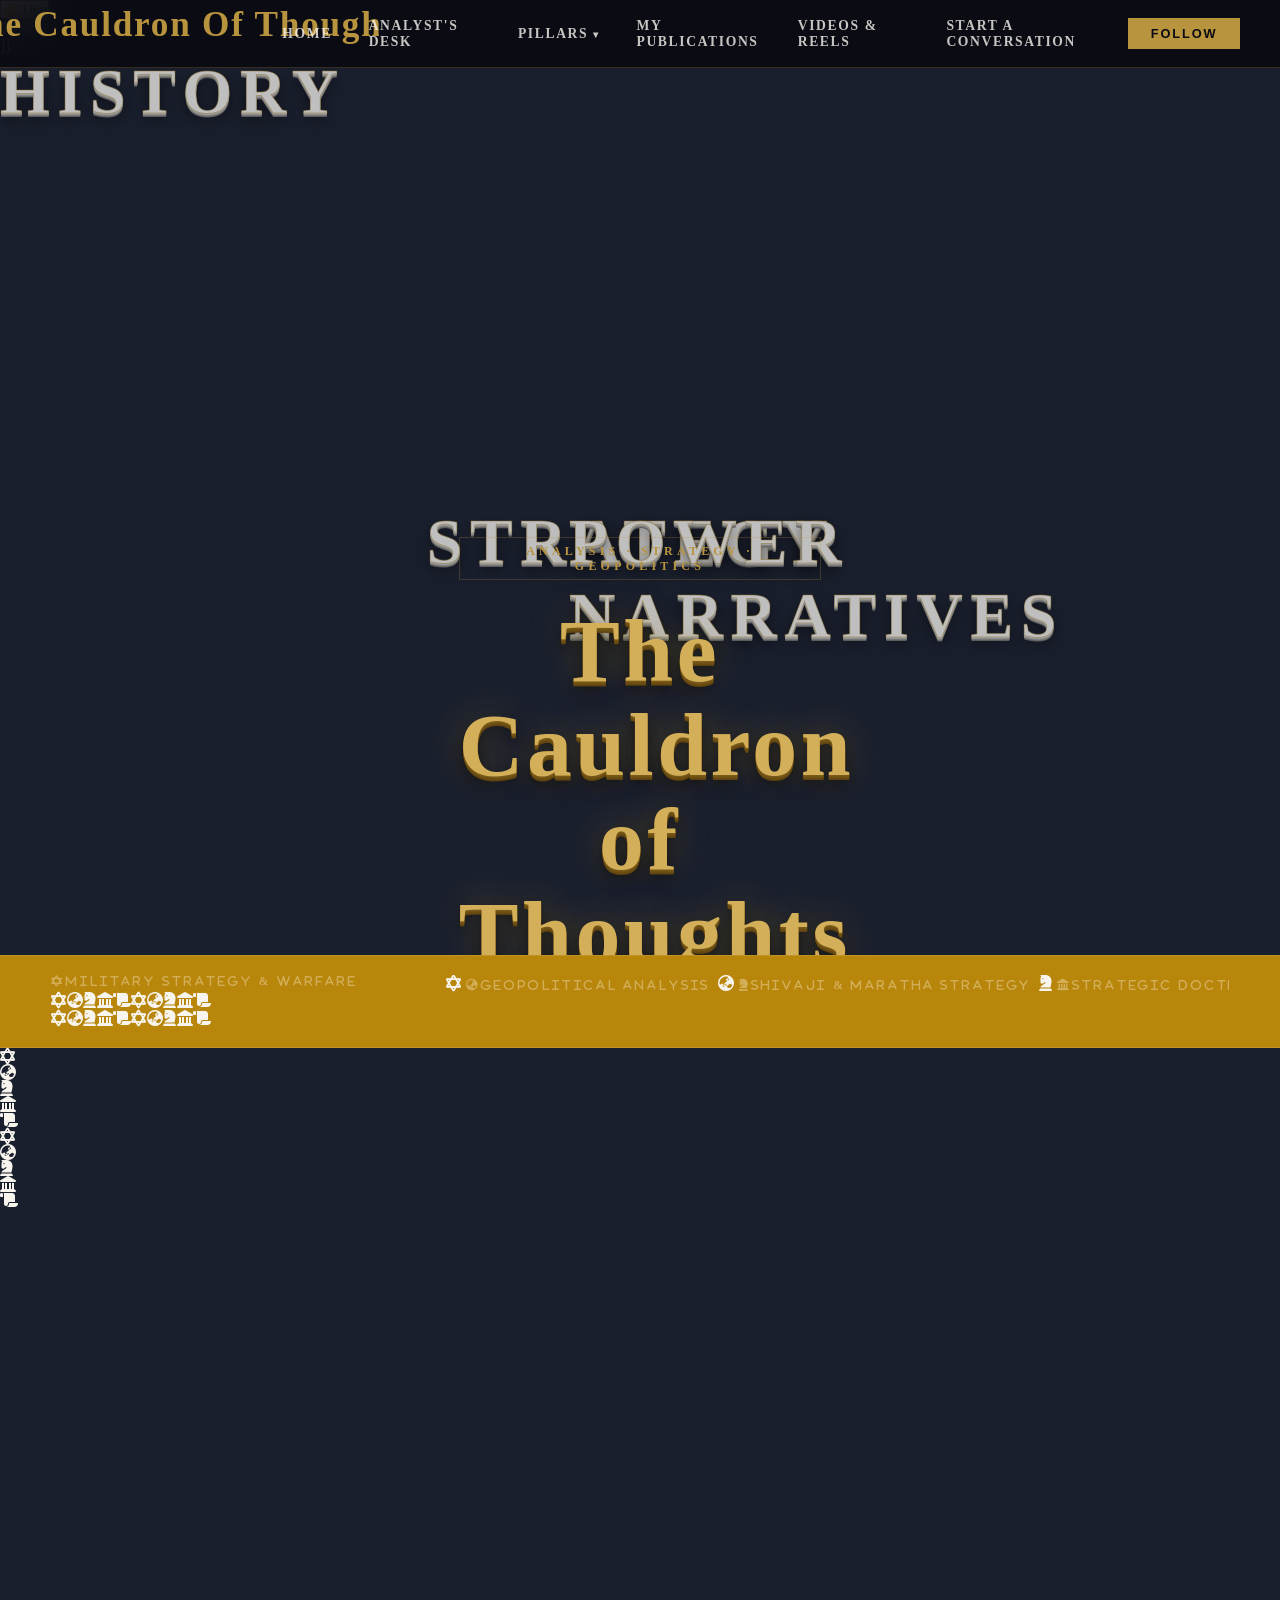
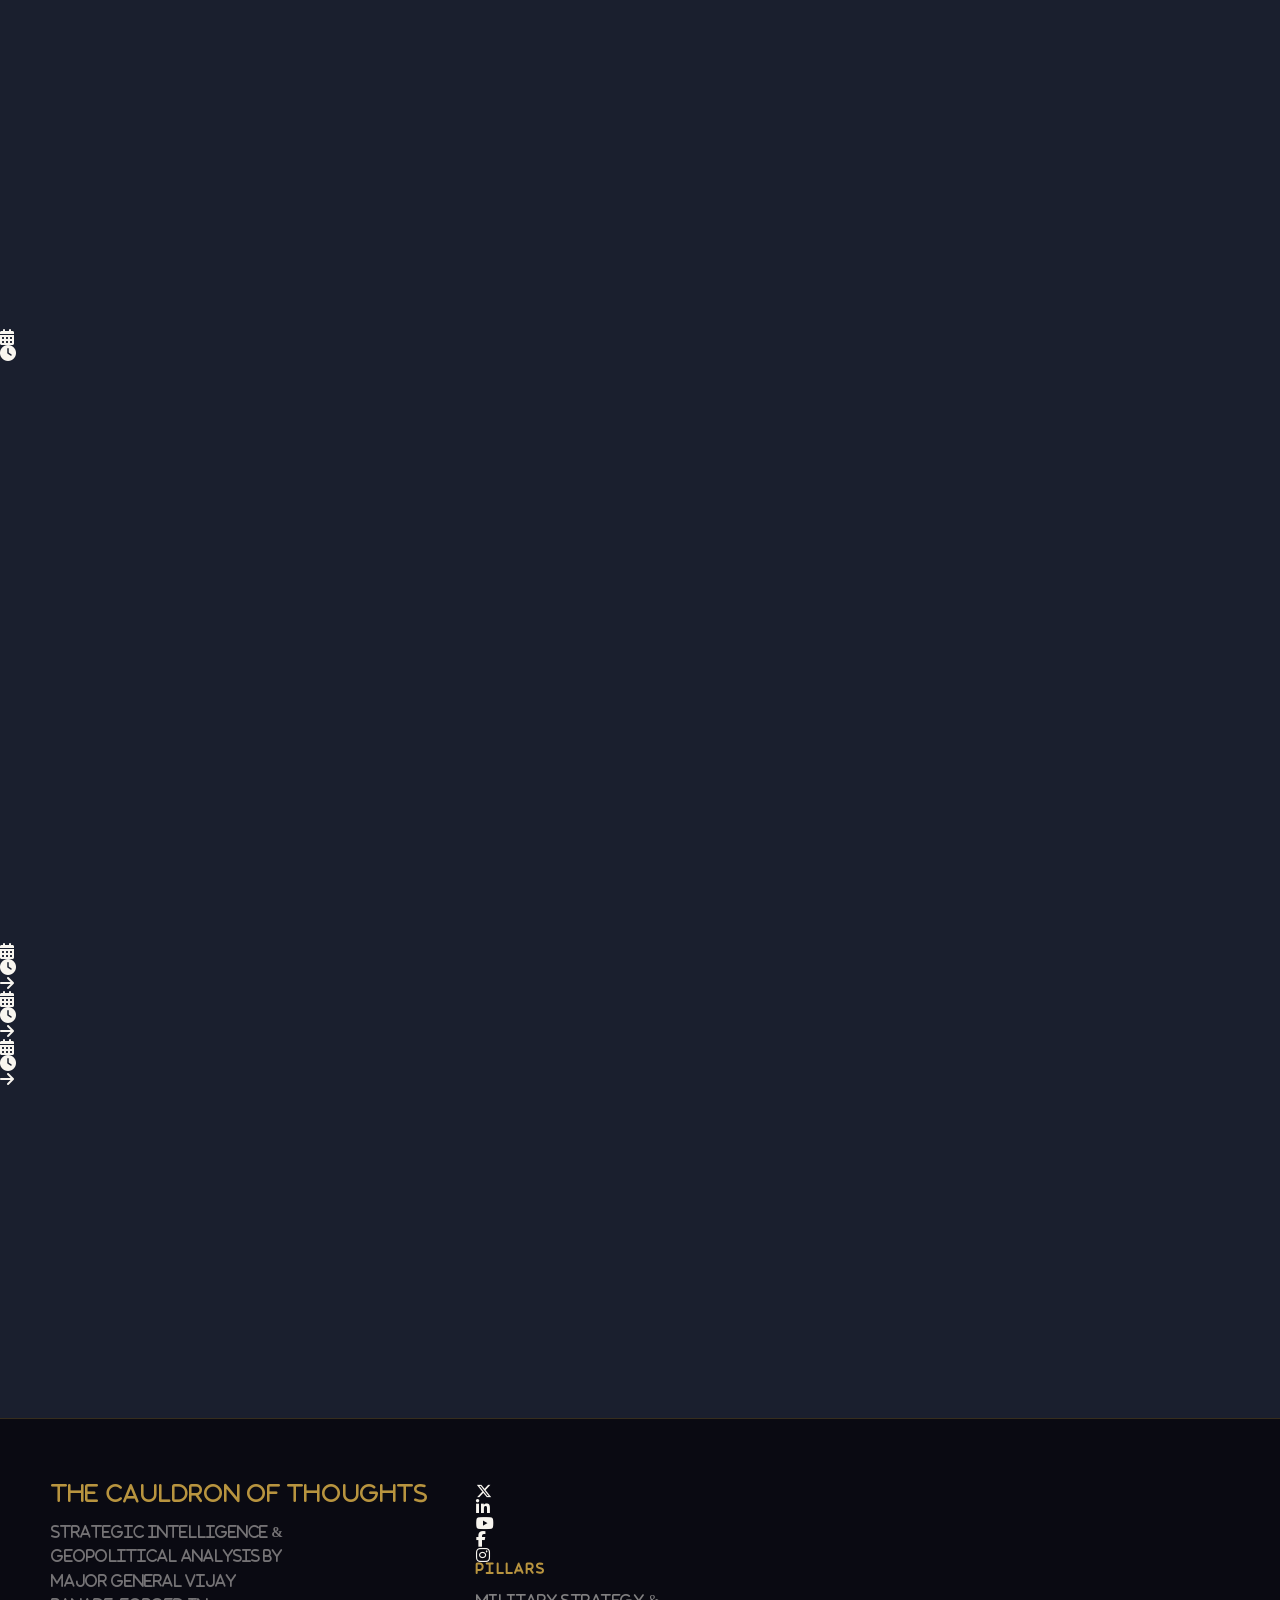
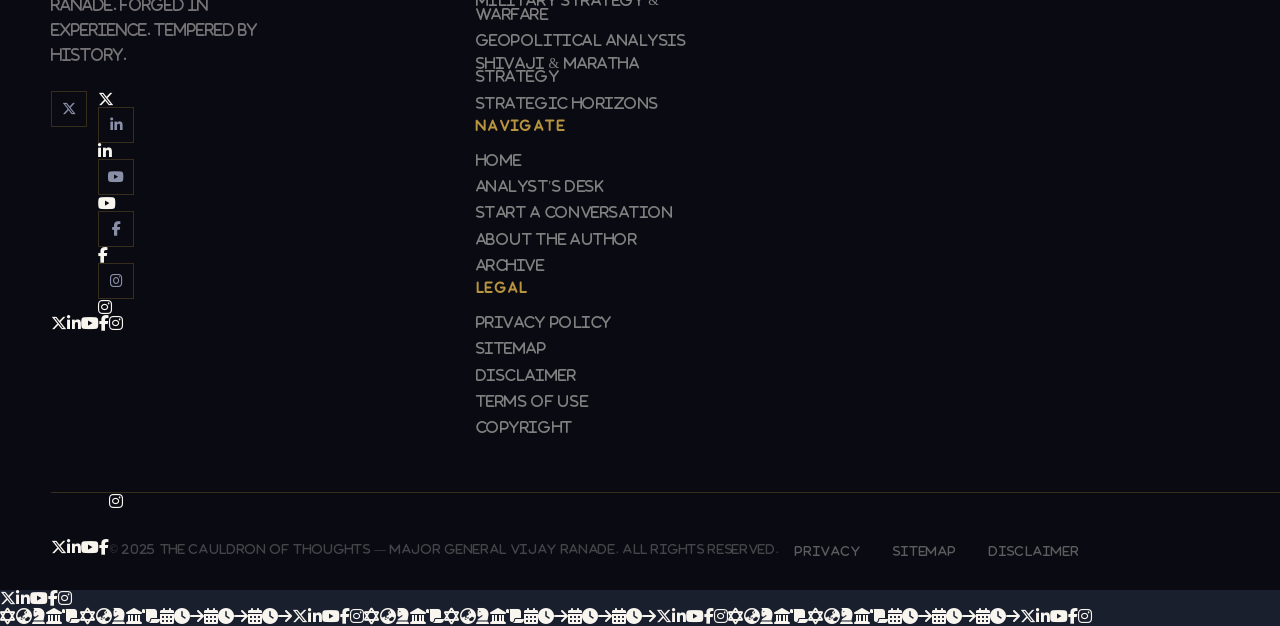
==== index.html @ 5a979b47 "Rename Home to index.html" ====
<?xml version="1.0" encoding="UTF-8" ?>
<!DOCTYPE html>
<html lang='en' xmlns='http://www.w3.org/1999/xhtml' xmlns:b='http://www.google.com/2005/gml/b' xmlns:data='http://www.google.com/2005/gml/data' xmlns:expr='http://www.google.com/2005/gml/expr'>
<head>
<b:skin><![CDATA[
/* Blogger Skin */
]]></b:skin>
<meta charset='UTF-8'/>
<meta content='width=device-width, initial-scale=1.0' name='viewport'/>
<title>The Cauldron of Thoughts</title>
<link href='https://fonts.googleapis.com/css2?family=Playfair+Display:wght@700;900&amp;family=Cinzel:wght@700;900&amp;family=Source+Serif+4:ital,wght@0,300;0,400;1,300&amp;family=Rajdhani:wght@400;500;600;700&amp;display=swap' rel='stylesheet'/>
<link href='https://cdnjs.cloudflare.com/ajax/libs/font-awesome/6.5.0/css/all.min.css' rel='stylesheet'/>
<style>
  :root {
    --ink: #0a0a12;
    --gold: #b8943f;
    --gold-light: #d4af5a;
    --gold-pale: #f5edda;
    --crimson: #7a1c1c;
    --crimson-light: #9b2525;
    --slate: #1a1f2e;
    --slate-mid: #252d42;
    --slate-light: #323c58;
    --off-white: #f8f5ef;
    --muted: #8a8fa8;
    --border: rgba(184,148,63,0.25);
  }

  *, *::before, *::after { margin: 0; padding: 0; box-sizing: border-box;}

  html { scroll-behavior: smooth; }

  body {
    font-family: &#39;Rajdhani&#39;, sans-serif;
    background: var(--slate);
    color: var(--off-white);
    overflow-x: hidden;
    cursor: default;
  }

  /* &#9472;&#9472;&#9472; HERO &#9472;&#9472;&#9472; */
  .hero {
    position: relative;
    height: 100vh;
    min-height: 600px;
    overflow: hidden;
    display: flex;
    flex-direction: column;
    align-items: center;
    justify-content: center;
  }

  /* Slider */
  .slider-track {
    position: absolute;
    inset: 0;
    display: flex;
    width: 300%;
    animation: slideLeft 10s ease-in-out infinite;
  }

  .slide {
    flex: 0 0 33.333%;
    position: relative;
    display: flex;
    align-items: center;
    justify-content: center;
  }

  .slide-bg {
    position: absolute;
    inset: 0;
    background-size: cover;
    background-position: center;
    filter: brightness(0.75) saturate(1);
  }

  .slide:nth-child(1) .slide-bg {
    background-image: url(&#39;https://blogger.googleusercontent.com/img/b/R29vZ2xl/[base64]/s1920/Gemini_Generated_Image_xf26z8xf26z8xf26.png&#39;);
  }
  .slide:nth-child(2) .slide-bg {
    background-image: url(&#39;https://blogger.googleusercontent.com/img/b/R29vZ2xl/AVvXsEhlTyduGEYESq4GArBTMHpPkAV0-Gorf152AgV7pqfIfueYb1gmWTin0tmqoy1KxaruzpIBp0vTj8UU8NDse7hboDNfBUvOZsa-aNorTaTeuSKMuFzEL0Mtbx1JzQajp45dHd0yjywLO0LWSx0czitBSX5_UoffmfdpyJhKzL3ZcGCrwtrmYHb2zU4IabM/s1920/Gemini_Generated_Image_wa3ockwa3ockwa3o.png&#39;);
  }
  .slide:nth-child(3) .slide-bg {
    background-image: url(&#39;https://blogger.googleusercontent.com/img/b/R29vZ2xl/AVvXsEjYuHBaf7KR8WkqUgNSXE4Rm8oR-Y0KWe00SGFWRGhPBx-6iH3KBg5bmOox-xdeRn1gVnU1vfLoamQ6NFFpkP6QpA2hQPw23mqw2TOvdtk75FCivMXmtJHPtOBG2rwozOcz-D4CpydFd7sIG1mk_ub-sh-27eOlomCuVKc5qNSgd-l2CQW3kMcCGe-o7gw/s1920/Gemini_Generated_Image_3j99a53j99a53j99.png&#39;);
  }

  .slide-word {
    position: relative;
    z-index: 2;
    font-family: &#39;Cinzel&#39;, serif;
    font-size: clamp(3rem, 5vw, 9rem);
    font-weight: 900;
    color: white;
    -webkit-text-stroke: 1px rgba(184,148,63,0.5);
    letter-spacing: 0.12em;
    text-transform: uppercase;
    user-select: none;
  transform: translateY(280px);
  text-shadow:
        0 1px 0 #e0e0e0,
        0 2px 0 #bdbdbd,
        0 3px 0 #9c9c9c,
        0 4px 0 #7a7a7a,
        0 5px 12px rgba(0,0,0,0.45),
        0 12px 30px rgba(0,0,0,0.35);
    opacity: 2;
  }

  @keyframes slideLeft {
    0%, 28%   { transform: translateX(0); }
    33%, 61%  { transform: translateX(-33.333%); }
    66%, 94%  { transform: translateX(-66.666%); }
    99%, 100% { transform: translateX(0); }
  }

  /* Hero overlay */
  .hero-overlay {
    position: absolute;
    inset: 0;
    background: linear-gradient(to bottom, rgba(10,10,18,0.1) 0%, rgba(10,10,18,0.55) 60%, rgba(26,31,46,1) 100%);
    z-index: 3;
  }

  /* Hero content */
  .hero-content {
    position: relative;
    z-index: 4;
    text-align: center;
    padding: 2rem;
  }

  .hero-badge {
    display: inline-block;
    font-family: &#39;Rajdhani&#39;, sans-serif;
    font-size: 0.75rem;
    font-weight: 600;
    letter-spacing: 0.35em;
    color: var(--gold);
    text-transform: uppercase;
    border: 1px solid var(--border);
    padding: 0.35rem 1.2rem;
    margin-bottom: 1.5rem;
    animation: fadeDown 1s ease 0.2s both;
  }

  .hero-title {
    font-family: &#39;Cinzel&#39;, serif;
    font-size: clamp(2.8rem, 7vw, 6.5rem);
    font-weight: 900;
    color: var(--gold-light);
    line-height: 1.05;
    letter-spacing: 0.04em;
    text-shadow:
        0 1px 0 #7a5a18,
        0 2px 0 #745516,
        0 3px 0 #6d4f14,
        0 4px 0 #664912,
        0 5px 0 #5f430f,
        0 6px 10px rgba(0,0,0,0.35),
        0 12px 25px rgba(0,0,0,0.45),
        0 0 35px rgba(212,175,55,0.35);
    animation: fadeDown 1s ease 0.4s both;
  }

  .hero-sub {
    font-family: &#39;Source Serif 4&#39;, serif;
    font-size: clamp(1rem, 2.5vw, 1.4rem);
    font-weight: 300;
    font-style: italic;
    color: rgba(248,245,239,0.65);
    margin-top: 1rem;
    letter-spacing: 0.04em;
    animation: fadeDown 1s ease 0.6s both;
  }

  .hero-line {
    width: 80px;
    height: 1px;
    background: var(--gold);
    margin: 1.6rem auto 0;
    animation: expandLine 1s ease 0.8s both;
  }

  @keyframes fadeDown {
    from { opacity: 0; transform: translateY(-24px); }
    to   { opacity: 1; transform: translateY(0); }
  }
  @keyframes expandLine {
    from { width: 0; opacity: 0; }
    to   { width: 80px; opacity: 1; }
  }

  /* &#9472;&#9472;&#9472; NAVBAR &#9472;&#9472;&#9472; */
  .navbar {
    position: fixed;
    top: 0; left: 0; right: 0;
    z-index: 100;
    display: flex;
    align-items: center;
    justify-content: space-between;
    padding: 0 2.5rem;
    height: 68px;
    background: rgba(10,10,18,0.92);
    backdrop-filter: blur(16px);
    border-bottom: 1px solid var(--border);
    transition: all 0.35s ease;
  }

  .navbar.scrolled {
    background: rgba(10,10,18,0.98);
    box-shadow: 0 4px 24px rgba(0,0,0,0.5);
  }

  .nav-logo {
    font-family: &#39;Cinzel&#39;, serif;
    font-size: 1.1rem;
    font-weight: 700;
    color: var(--gold);
    letter-spacing: 0.05em;
    text-decoration: none;
    white-space: nowrap;
  }
  
  .nav-logo img {
    height: 30px;      /* controls logo size */
    width: auto;

    max-width: 100%;
    object-fit: contain;

    display: block;

    /* keeps it inside navbar neatly */
    transform: scale(2);
    }

  .nav-links {
    display: flex;
    align-items: center;
    gap: 0.3rem;
    list-style: none;
  }

  .nav-item { position: relative; }

  .nav-link {
    display: flex;
    align-items: center;
    gap: 0.3rem;
    font-family: &#39;Rajdhani&#39;, sans-serif;
    font-size: 0.85rem;
    font-weight: 600;
    letter-spacing: 0.12em;
    text-transform: uppercase;
    color: rgba(248,245,239,0.8);
    text-decoration: none;
    padding: 0.5rem 1rem;
    transition: color 0.25s;
    cursor: pointer;
  }

  .nav-link:hover { color: var(--gold); }

  .nav-link .chevron {
    font-size: 0.65rem;
    transition: transform 0.25s;
    display: inline-block;
  }

  .nav-item:hover .chevron { transform: rotate(180deg); }

  /* Active underline */
  .nav-link::after {
    content: &#39;&#39;;
    position: absolute;
    bottom: -2px; left: 50%; right: 50%;
    height: 1px;
    background: var(--gold);
    transition: left 0.3s, right 0.3s;
  }
  .nav-link:hover::after { left: 1rem; right: 1rem; }

  /* Dropdown */
  .dropdown {
    position: absolute;
    top: calc(100% + 8px);
    left: 50%;
    transform: translateX(-50%);
    background: rgba(10,10,18,0.97);
    border: 1px solid var(--border);
    min-width: 260px;
    padding: 0.5rem 0;
    opacity: 0;
    visibility: hidden;
    transform: translateX(-50%) translateY(-8px);
    transition: all 0.3s ease;
    pointer-events: none;
    backdrop-filter: blur(16px);
  }

  .nav-item:hover .dropdown {
    opacity: 1;
    visibility: visible;
    transform: translateX(-50%) translateY(0);
    pointer-events: all;
  }

  .dropdown-link {
    display: block;
    padding: 0.65rem 1.5rem;
    font-family: &#39;Rajdhani&#39;, sans-serif;
    font-size: 0.8rem;
    font-weight: 500;
    letter-spacing: 0.08em;
    color: rgba(248,245,239,0.75);
    text-decoration: none;
    text-transform: uppercase;
    transition: background 0.2s, color 0.2s, padding-left 0.2s;
    border-left: 2px solid transparent;
  }
  .dropdown-link:hover {
    background: rgba(184,148,63,0.08);
    color: var(--gold);
    padding-left: 2rem;
    border-left-color: var(--gold);
  }

  .nav-follow-btn {
    font-family: &#39;Rajdhani&#39;, sans-serif;
    font-size: 0.8rem;
    font-weight: 700;
    letter-spacing: 0.15em;
    text-transform: uppercase;
    color: var(--ink);
    background: var(--gold);
    border: none;
    padding: 0.5rem 1.4rem;
    cursor: pointer;
    transition: background 0.25s, transform 0.15s;
  }
  .nav-follow-btn:hover {
    background: var(--gold-light);
    transform: scale(1.04);
  }
  .nav-follow-btn:active { transform: scale(0.97); }

  /* Hamburger */
  .hamburger { display: none; flex-direction: column; gap: 5px; cursor: pointer; padding: 0.4rem; }
  .hamburger span { display: block; width: 22px; height: 1.5px; background: var(--off-white); transition: all 0.3s; }

  /* &#9472;&#9472;&#9472; SECTION LABELS &#9472;&#9472;&#9472; */
  .section-label {
    font-family: &#39;Rajdhani&#39;, sans-serif;
    font-size: 0.7rem;
    font-weight: 700;
    letter-spacing: 0.4em;
    text-transform: uppercase;
    color: var(--gold);
    margin-bottom: 0.6rem;
  }

  .section-heading {
    font-family: &#39;Cinzel&#39;, serif;
    font-size: clamp(1.6rem, 3.5vw, 2.5rem);
    font-weight: 700;
    color: var(--off-white);
    letter-spacing: 0.02em;
    line-height: 1.2;
  }

  .gold-rule {
    width: 48px;
    height: 2px;
    background: var(--gold);
    margin: 1.2rem 0 2rem;
  }

  /* &#9472;&#9472;&#9472; BLOG GRID &#9472;&#9472;&#9472; */
  .blog-section {
    padding: 6rem 4vw 5rem;
    background: var(--slate);
  }

  .section-header {
    margin-bottom: 0.5rem;
  }

  .blog-grid {
    display: grid;
    grid-template-columns: repeat(auto-fill, minmax(280px, 1fr));
    gap: 1.5rem;
  }

  .blog-card {
    position: relative;
    background: var(--slate-mid);
    border: 1px solid var(--border);
    aspect-ratio: 1 / 1;
    display: flex;
    flex-direction: column;
    justify-content: flex-end;
    overflow: hidden;
    cursor: pointer;
    transition: transform 0.4s cubic-bezier(0.22,1,0.36,1), box-shadow 0.4s;
    text-decoration: none;
  }

  .blog-card::before {
    content: &#39;&#39;;
    position: absolute;
    inset: 0;
    background: linear-gradient(to top, rgba(10,10,18,0.95) 0%, rgba(10,10,18,0.4) 50%, transparent 100%);
    z-index: 1;
    transition: background 0.4s;
  }

  .blog-card-bg {
    position: absolute;
    inset: 0;
    background-size: cover;
    background-position: center;
    filter: brightness(0.5) saturate(0.4);
    transform: scale(1);
    transition: transform 0.7s cubic-bezier(0.22,1,0.36,1), filter 0.5s;
  }

  .blog-card:hover {
    transform: translateY(-6px);
    box-shadow: 0 20px 48px rgba(0,0,0,0.5);
  }
  .blog-card:hover .blog-card-bg {
    transform: scale(1.08);
    filter: brightness(0.4) saturate(0.5);
  }
  .blog-card:hover::before {
    background: linear-gradient(to top, rgba(10,10,18,0.97) 0%, rgba(10,10,18,0.55) 55%, transparent 100%);
  }

  .blog-card-tag {
    position: absolute;
    top: 1.2rem; left: 1.2rem;
    z-index: 2;
    font-size: 0.62rem;
    font-weight: 700;
    letter-spacing: 0.25em;
    text-transform: uppercase;
    color: var(--gold);
    background: rgba(10,10,18,0.75);
    border: 1px solid var(--border);
    padding: 0.25rem 0.7rem;
  }

  .blog-card-body {
    position: relative;
    z-index: 2;
    padding: 1.5rem 1.4rem 1.6rem;
  }

  .blog-card-title {
    font-family: &#39;Playfair Display&#39;, serif;
    font-size: clamp(1rem, 1.8vw, 1.25rem);
    font-weight: 700;
    color: var(--off-white);
    line-height: 1.35;
    margin-bottom: 0.8rem;
    transition: color 0.25s;
  }
  .blog-card:hover .blog-card-title { color: var(--gold-light); }

  .blog-card-meta {
    font-size: 0.72rem;
    font-weight: 500;
    letter-spacing: 0.08em;
    color: var(--muted);
    text-transform: uppercase;
    display: flex;
    align-items: center;
    gap: 0.6rem;
  }
  .blog-card-meta span { display: flex; align-items: center; gap: 0.3rem; }

  .card-arrow {
    position: absolute;
    bottom: 1.4rem; right: 1.4rem;
    z-index: 2;
    width: 36px; height: 36px;
    border: 1px solid var(--border);
    display: flex; align-items: center; justify-content: center;
    color: var(--gold);
    font-size: 0.9rem;
    opacity: 0;
    transform: translate(6px, 6px);
    transition: opacity 0.3s, transform 0.3s;
  }
  .blog-card:hover .card-arrow {
    opacity: 1;
    transform: translate(0, 0);
  }
  
  .analyst-blog-card {
    position: relative;
    background: var(--slate-mid);
    border: 1px solid var(--border);
    aspect-ratio: 3 / 1;
    display: flex;
    flex-direction: column;
    justify-content: flex-end;
    overflow: hidden;
    cursor: pointer;
    transition: transform 0.4s cubic-bezier(0.22,1,0.36,1), box-shadow 0.4s;
    text-decoration: none;
  }

  .analyst-blog-card::before {
    content: &#39;&#39;;
    position: absolute;
    inset: 0;
    background: linear-gradient(to top, rgba(10,10,18,0.95) 0%, rgba(10,10,18,0.4) 50%, transparent 100%);
    z-index: 1;
    transition: background 0.4s;
  }

  .analyst-blog-card-bg {
    position: absolute;
    inset: 0;
    background-size: cover;
    background-position: center;
    filter: brightness(0.5) saturate(0.4);
    transform: scale(1);
    transition: transform 0.7s cubic-bezier(0.22,1,0.36,1), filter 0.5s;
  }

  .analyst-blog-card:hover {
    transform: translateY(-6px);
    box-shadow: 0 20px 48px rgba(0,0,0,0.5);
  }
  .analyst-blog-card:hover .blog-card-bg {
    transform: scale(1.08);
    filter: brightness(0.4) saturate(0.5);
  }
  .analyst-blog-card:hover::before {
    background: linear-gradient(to top, rgba(10,10,18,0.97) 0%, rgba(10,10,18,0.55) 55%, transparent 100%);
  }

  .analyst-blog-card-tag {
    position: absolute;
    top: 1.2rem; left: 1.2rem;
    z-index: 2;
    font-size: 0.62rem;
    font-weight: 700;
    letter-spacing: 0.25em;
    text-transform: uppercase;
    color: var(--gold);
    background: rgba(10,10,18,0.75);
    border: 1px solid var(--border);
    padding: 0.25rem 0.7rem;
  }

  .analyst-blog-card-body {
    position: relative;
    z-index: 2;
    padding: 1.5rem 1.4rem 1.6rem;
  }

  .analyst-blog-card-title {
    font-family: &#39;Playfair Display&#39;, serif;
    font-size: clamp(1rem, 1.8vw, 1.25rem);
    font-weight: 700;
    color: var(--off-white);
    line-height: 1.35;
    margin-bottom: 0.8rem;
    transition: color 0.25s;
  }
  .analyst-blog-card:hover .blog-card-title { color: var(--gold-light); }

  .analyst-blog-card-meta {
    font-size: 0.72rem;
    font-weight: 500;
    letter-spacing: 0.08em;
    color: var(--muted);
    text-transform: uppercase;
    display: flex;
    align-items: center;
    gap: 0.6rem;
  }
  .analyst-blog-card-meta span { display: flex; align-items: center; gap: 0.3rem; }
  
  .analyst-blog-card {
  min-height: 420px;
  background: linear-gradient(
    135deg,
    rgba(18, 27, 58, 0.95),
    rgba(5, 8, 22, 1)
  );
  padding: 2.5rem;
}

.analyst-author-content {
  display: flex;
  align-items: center;
  gap: 3rem;
  height: 100%;
  position: relative;
  z-index: 2;
}

.analyst-author-image {
  flex: 0 0 320px;
}

.analyst-author-image img {
  width: 100%;
  height: 400px;
  object-fit: cover;
  border: 1px solid var(--border);
}

.analyst-author-info {
  flex: 1;
  max-width: 700px;
}

.analyst-label {
  display: inline-block;
  color: var(--gold);
  font-size: 0.75rem;
  letter-spacing: 0.2em;
  text-transform: uppercase;
  margin-bottom: 1rem;
}

.analyst-author-name {
  font-family: &#39;Playfair Display&#39;, serif;
  font-size: clamp(1rem, 2vw, 2rem);
  color: var(--gold);
  margin-bottom: 1rem;
}

.analyst-author-summary {
  color: var(--muted);
  line-height: 1.8;
  font-size: 1rem;
  margin-bottom: 1.5rem;
  max-width: 60ch;
}

@media (max-width: 900px) {
  .analyst-author-content {
    flex-direction: column;
    text-align: center;
  }

  .analyst-author-image {
    flex: none;
    width: 100%;
    max-width: 320px;
  }
}

  .card-arrow {
    position: absolute;
    bottom: 1.4rem; right: 1.4rem;
    z-index: 2;
    width: 36px; height: 36px;
    border: 1px solid var(--border);
    display: flex; align-items: center; justify-content: center;
    color: var(--gold);
    font-size: 0.9rem;
    opacity: 0;
    transform: translate(6px, 6px);
    transition: opacity 0.3s, transform 0.3s;
  }
  .blog-card:hover .card-arrow {
    opacity: 1;
    transform: translate(0, 0);
  }

  /* &#9472;&#9472;&#9472; FEATURED STRIP &#9472;&#9472;&#9472; */
  .featured-strip {
    background: darkgoldenrod;
    border-top: 1px solid rgba(255,255,255,0.1);
    border-bottom: 1px solid rgba(255,255,255,0.1);
    padding: 1.2rem 4vw;
    overflow: hidden;
    position: relative;
  }

  .ticker-wrap { overflow: hidden; }
  .ticker {
    display: flex;
    gap: 5rem;
    animation: ticker 22s linear infinite;
    white-space: nowrap;
    width: max-content;
  }
  .ticker-item {
    font-family: &#39;Rajdhani&#39;, sans-serif;
    font-size: 0.72rem;
    font-weight: 700;
    letter-spacing: 0.25em;
    text-transform: uppercase;
    color: black;
  }
  .ticker-item i { color: var(--gold-light); margin-right: 0.5rem; }

  @keyframes ticker {
    0%   { transform: translateX(0); }
    100% { transform: translateX(-50%); }
  }

  /* &#9472;&#9472;&#9472; FOLLOW SECTION &#9472;&#9472;&#9472; */
  .follow-section {
    padding: 5rem 4vw;
    background: var(--slate-mid);
    border-top: 1px solid var(--border);
    display: flex;
    align-items: center;
    justify-content: space-between;
    gap: 2rem;
    flex-wrap: wrap;
  }

  .follow-text .section-label { margin-bottom: 0.4rem; }
  .follow-text p {
    font-size: 1.05rem;
    color: rgba(248,245,239,0.6);
    max-width: 420px;
    line-height: 1.7;
  }

  .follow-form {
    display: flex;
    gap: 0;
    border: 1px solid var(--border);
    overflow: hidden;
    flex-shrink: 0;
  }
  .follow-input {
    background: rgba(255,255,255,0.04);
    border: none;
    padding: 0.9rem 1.4rem;
    color: var(--off-white);
    font-family: &#39;Rajdhani&#39;, sans-serif;
    font-size: 0.9rem;
    font-weight: 500;
    letter-spacing: 0.05em;
    width: 260px;
    outline: none;
  }
  .follow-input::placeholder { color: var(--muted); }
  .follow-btn {
    background: var(--gold);
    color: var(--ink);
    border: none;
    padding: 0.9rem 1.8rem;
    font-family: &#39;Rajdhani&#39;, sans-serif;
    font-size: 0.78rem;
    font-weight: 700;
    letter-spacing: 0.2em;
    text-transform: uppercase;
    cursor: pointer;
    white-space: nowrap;
    transition: background 0.25s;
  }
  .follow-btn:hover { background: var(--gold-light); }

  /* &#9472;&#9472;&#9472; FOOTER &#9472;&#9472;&#9472; */
  footer {
    background: var(--ink);
    border-top: 1px solid var(--border);
    padding: 4rem 4vw 2rem;
  }

  .footer-top {
    display: grid;
    grid-template-columns: 1.4fr 1fr 1fr 1fr;
    gap: 3rem;
    padding-bottom: 3rem;
    border-bottom: 1px solid var(--border);
  }

  .footer-brand .nav-logo { display: block; font-size: 1.3rem; margin-bottom: 1rem; }
  .footer-brand p {
    font-size: 0.88rem;
    line-height: 1.75;
    color: rgba(248,245,239,0.45);
    max-width: 240px;
  }

  .footer-social {
    display: flex;
    gap: 0.7rem;
    margin-top: 1.5rem;
  }

  .social-icon {
    width: 36px; height: 36px;
    border: 1px solid var(--border);
    display: flex; align-items: center; justify-content: center;
    color: var(--muted);
    font-size: 0.9rem;
    text-decoration: none;
    transition: border-color 0.25s, color 0.25s, background 0.25s, transform 0.2s;
  }
  .social-icon:hover {
    border-color: var(--gold);
    color: var(--gold);
    background: rgba(184,148,63,0.08);
    transform: translateY(-3px);
  }

  .footer-col h4 {
    font-family: &#39;Cinzel&#39;, serif;
    font-size: 0.75rem;
    font-weight: 700;
    letter-spacing: 0.2em;
    text-transform: uppercase;
    color: var(--gold);
    margin-bottom: 1.2rem;
  }

  .footer-links { list-style: none; }
  .footer-links li { margin-bottom: 0.6rem; }
  .footer-links a {
    font-size: 0.85rem;
    color: rgba(248,245,239,0.5);
    text-decoration: none;
    letter-spacing: 0.04em;
    transition: color 0.25s, padding-left 0.25s;
    display: inline-block;
  }
  .footer-links a:hover {
    color: var(--gold-light);
    padding-left: 6px;
  }

  .footer-bottom {
    display: flex;
    align-items: center;
    justify-content: space-between;
    padding-top: 2rem;
    flex-wrap: wrap;
    gap: 1rem;
  }

  .footer-bottom p {
    font-size: 0.72rem;
    letter-spacing: 0.06em;
    color: rgba(248,245,239,0.25);
  }

  .footer-bottom-links {
    display: flex;
    gap: 2rem;
    list-style: none;
  }
  .footer-bottom-links a {
    font-size: 0.72rem;
    letter-spacing: 0.08em;
    text-transform: uppercase;
    color: rgba(248,245,239,0.35);
    text-decoration: none;
    transition: color 0.25s;
  }
  .footer-bottom-links a:hover { color: var(--gold); }

  /* &#9472;&#9472;&#9472; SCROLL REVEAL &#9472;&#9472;&#9472; */
  .reveal {
    opacity: 0;
    transform: translateY(32px);
    transition: opacity 0.7s ease, transform 0.7s ease;
  }
  .reveal.visible {
    opacity: 1;
    transform: translateY(0);
  }

  /* &#9472;&#9472;&#9472; MOBILE &#9472;&#9472;&#9472; */
  @media (max-width: 768px) {
    .hamburger { display: flex; }
    .nav-links { display: none; flex-direction: column; position: fixed; top: 68px; left: 0; right: 0; background: rgba(10,10,18,0.99); padding: 1rem 0 2rem; border-bottom: 1px solid var(--border); }
    .nav-links.open { display: flex; }
    .nav-link { padding: 0.8rem 2rem; font-size: 1rem; }
    .dropdown { position: static; opacity: 1; visibility: visible; transform: none; background: rgba(255,255,255,0.04); pointer-events: all; display: none; }
    .nav-item.open .dropdown { display: block; }
    .nav-follow-btn { display: none; }

    .footer-top { grid-template-columns: 1fr 1fr; gap: 2rem; }
    .follow-section { flex-direction: column; align-items: flex-start; }
    .follow-form { flex-direction: column; width: 100%; }
    .follow-input { width: 100%; }
  }

  @media (max-width: 480px) {
    .footer-top { grid-template-columns: 1fr; }
  }
  
  
  /* &#9472;&#9472;&#9472; PAGE HERO BANNER &#9472;&#9472;&#9472; */
  .page-banner {
    position: relative;
    height: 340px;
    display: flex;
    align-items: flex-end;
    justify-content: flex-start;
    padding: 0 4vw 3rem;
    overflow: hidden;
    margin-top: 68px;
  }
  .page-banner-bg {
    position: absolute;
    inset: 0;
    background-image: url(&#39;https://images.unsplash.com/photo-1526778548025-fa2f459cd5c1?w=1600&#39;);
    background-size: cover;
    background-position: center 30%;
    filter: brightness(0.22) saturate(0.5);
  }
  .page-banner-overlay {
    position: absolute;
    inset: 0;
    background: linear-gradient(to right, rgba(10,10,18,0.9) 40%, transparent 100%);
  }
  .page-banner-content { position: relative; z-index: 2; }
  .breadcrumb {
    font-size: 0.7rem;
    font-weight: 600;
    letter-spacing: 0.3em;
    text-transform: uppercase;
    color: var(--gold);
    margin-bottom: 0.8rem;
    display: flex;
    align-items: center;
    gap: 0.6rem;
  }
  .breadcrumb a { color: rgba(248,245,239,0.45); text-decoration: none; transition: color 0.2s; }
  .breadcrumb a:hover { color: var(--gold); }
  .breadcrumb .sep { color: rgba(184,148,63,0.4); }
  .page-banner h1 {
    font-family: &#39;Cinzel&#39;, serif;
    font-size: clamp(2rem, 5vw, 3.8rem);
    font-weight: 900;
    color: var(--gold-light);
    letter-spacing: 0.04em;
    line-height: 1.1;
  }
  .page-banner-rule { width: 48px; height: 2px; background: var(--gold); margin-top: 1rem; }
 
  /* &#9472;&#9472;&#9472; MAIN WRAPPER &#9472;&#9472;&#9472; */
  .desk-wrapper {
    max-width: 960px;
    margin: 0 auto;
    padding: 5rem 4vw 6rem;
  }
 
  /* &#9472;&#9472;&#9472; PROFILE HEADER: photo + name on the same line &#9472;&#9472;&#9472; */
  .profile-header {
    display: flex;
    align-items: center;
    gap: 3rem;
    padding-bottom: 3rem;
    border-bottom: 1px solid var(--border);
    margin-bottom: 4rem;
  }
  .profile-photo-frame {
    position: relative;
    flex-shrink: 0;
    width: 200px;
    height: 240px;
    overflow: hidden;
    border: 1px solid var(--border);
  }
  .profile-photo-frame::after {
    content: &#39;&#39;;
    position: absolute;
    top: 10px; left: 10px; right: -10px; bottom: -10px;
    border: 1px solid rgba(184,148,63,0.15);
    z-index: 0;
    pointer-events: none;
  }
  .profile-photo-frame img {
    width: 100%; height: 100%;
    object-fit: cover;
    display: block;
    filter: grayscale(15%) contrast(1.05);
    transition: filter 0.5s, transform 0.6s;
    position: relative;
    z-index: 1;
  }
  .profile-photo-frame:hover img { filter: grayscale(0%) contrast(1.08); transform: scale(1.04); }
  .profile-photo-placeholder {
    width: 100%; height: 100%;
    background: var(--slate-mid);
    display: flex;
    flex-direction: column;
    align-items: center;
    justify-content: center;
    gap: 0.8rem;
    position: relative;
    z-index: 1;
  }
  .profile-photo-placeholder i { font-size: 2.8rem; color: rgba(184,148,63,0.25); }
  .profile-photo-placeholder span {
    font-size: 0.62rem;
    letter-spacing: 0.15em;
    text-transform: uppercase;
    color: rgba(184,148,63,0.3);
    text-align: center;
    padding: 0 1rem;
    line-height: 1.6;
  }
  .profile-identity { flex: 1; }
  .profile-rank {
    font-size: 0.65rem;
    font-weight: 700;
    letter-spacing: 0.4em;
    text-transform: uppercase;
    color: var(--gold);
    margin-bottom: 0.6rem;
    display: flex;
    align-items: center;
    gap: 0.6rem;
  }
  .profile-rank::before,
  .profile-rank::after {
    content: &#39;&#39;;
    display: inline-block;
    width: 24px;
    height: 1px;
    background: var(--gold);
    opacity: 0.5;
  }
  .profile-name {
    font-family: &#39;Cinzel&#39;, serif;
    font-size: clamp(1.6rem, 3vw, 2.4rem);
    font-weight: 900;
    color: var(--gold-light);
    letter-spacing: 0.04em;
    line-height: 1.15;
    text-shadow: 0 0 40px rgba(184,148,63,0.2);
  }
  .profile-retd {
    font-family: &#39;Source Serif 4&#39;, serif;
    font-style: italic;
    font-size: clamp(1rem, 1.6vw, 1.3rem);
    font-weight: 300;
    color: rgba(248,245,239,0.45);
    letter-spacing: 0.08em;
    margin-left: 0.5rem;
  }
  .profile-divider { width: 48px; height: 2px; background: var(--gold); margin: 1.2rem 0; }
  .profile-tags { display: flex; flex-wrap: wrap; gap: 0.5rem; }
  .profile-tag {
    font-size: 0.6rem;
    font-weight: 700;
    letter-spacing: 0.18em;
    text-transform: uppercase;
    color: var(--gold);
    background: rgba(184,148,63,0.08);
    border: 1px solid var(--border);
    padding: 0.28rem 0.75rem;
  }
 
  /* &#9472;&#9472;&#9472; CONTENT SECTION &#9472;&#9472;&#9472; */
  .content-section {
    margin-bottom: 4rem;
    padding-bottom: 4rem;
    border-bottom: 1px solid var(--border);
  }
  .content-section:last-child { border-bottom: none; margin-bottom: 0; padding-bottom: 0; }
 
  /* &#9472;&#9472;&#9472; PROSE TYPOGRAPHY &#9472;&#9472;&#9472; */
  .prose {
    font-family: &#39;Source Serif 4&#39;, serif;
    font-size: 1.08rem;
    font-weight: 300;
    line-height: 1.9;
    color: rgba(248,245,239,0.78);
  }
  .prose p { margin-bottom: 1.5rem; }
  .prose p:last-child { margin-bottom: 0; }
  .prose strong { font-weight: 400; color: var(--gold-light); }
  .prose em { font-style: italic; color: rgba(248,245,239,0.6); }
 
  /* &#9472;&#9472;&#9472; CONTENT PLACEHOLDER &#9472;&#9472;&#9472; */
  .content-placeholder {
    border: 1px dashed rgba(184,148,63,0.3);
    background: rgba(184,148,63,0.04);
    padding: 2.5rem 2rem;
    text-align: center;
  }
  .content-placeholder i { font-size: 2rem; color: rgba(184,148,63,0.3); margin-bottom: 1rem; display: block; }
  .content-placeholder p {
    font-size: 0.78rem;
    font-weight: 600;
    letter-spacing: 0.18em;
    text-transform: uppercase;
    color: rgba(184,148,63,0.45);
    line-height: 1.8;
  }
  .content-placeholder p span {
    display: block;
    font-weight: 400;
    letter-spacing: 0.06em;
    text-transform: none;
    color: rgba(248,245,239,0.3);
    margin-top: 0.4rem;
    font-size: 0.85rem;
    font-family: &#39;Source Serif 4&#39;, serif;
    font-style: italic;
  }
 
  /* &#9472;&#9472;&#9472; PULL QUOTE &#9472;&#9472;&#9472; */
  .pull-quote {
    border-left: 3px solid var(--gold);
    padding: 1.2rem 2rem;
    margin: 2.5rem 0;
    background: rgba(184,148,63,0.05);
  }
  .pull-quote p {
    font-family: &#39;Playfair Display&#39;, serif;
    font-size: 1.25rem;
    font-style: italic;
    color: var(--gold-light);
    line-height: 1.65;
    margin: 0;
  }
  .pull-quote cite {
    display: block;
    margin-top: 0.8rem;
    font-family: &#39;Rajdhani&#39;, sans-serif;
    font-size: 0.7rem;
    font-weight: 700;
    letter-spacing: 0.2em;
    text-transform: uppercase;
    color: var(--muted);
    font-style: normal;
  }
 
  /* &#9472;&#9472;&#9472; CONTACT SECTION &#9472;&#9472;&#9472; */
  .contact-section {
    background: var(--slate-mid);
    border: 1px solid var(--border);
    padding: 3rem 3rem 3.5rem;
    position: relative;
    overflow: hidden;
  }
  .contact-section::before {
    content: &#39;&#39;;
    position: absolute;
    top: 0; right: 0;
    width: 200px; height: 200px;
    background: radial-gradient(circle, rgba(184,148,63,0.06) 0%, transparent 70%);
    pointer-events: none;
  }
  .contact-grid {
    display: grid;
    grid-template-columns: 1fr 1fr;
    gap: 3rem;
    margin-top: 2.5rem;
    align-items: start;
  }
  .contact-info-block p {
    font-size: 0.95rem;
    line-height: 1.85;
    color: rgba(248,245,239,0.55);
    margin-bottom: 2rem;
  }
  .contact-direct { display: flex; flex-direction: column; gap: 0.8rem; }
  .contact-direct-item {
    display: flex;
    align-items: center;
    gap: 1rem;
    padding: 1rem 1.2rem;
    border: 1px solid var(--border);
    background: rgba(255,255,255,0.02);
    text-decoration: none;
    transition: border-color 0.25s, background 0.25s, transform 0.2s;
    cursor: pointer;
  }
  .contact-direct-item:hover { border-color: var(--gold); background: rgba(184,148,63,0.06); transform: translateX(4px); }
  .contact-direct-item i { font-size: 1.1rem; color: var(--gold); width: 20px; flex-shrink: 0; }
  .contact-direct-item .cdi-label {
    font-size: 0.62rem;
    font-weight: 700;
    letter-spacing: 0.25em;
    text-transform: uppercase;
    color: var(--muted);
    display: block;
  }
  .contact-direct-item .cdi-value { font-size: 0.9rem; font-weight: 500; color: var(--off-white); letter-spacing: 0.04em; }
 
  /* &#9472;&#9472;&#9472; CONTACT FORM &#9472;&#9472;&#9472; */
  .contact-form { display: flex; flex-direction: column; gap: 1rem; }
  .form-row { display: grid; grid-template-columns: 1fr 1fr; gap: 1rem; }
  .form-group { display: flex; flex-direction: column; gap: 0.4rem; }
  .form-label { font-size: 0.6rem; font-weight: 700; letter-spacing: 0.25em; text-transform: uppercase; color: var(--gold); }
  .form-input,
  .form-textarea,
  .form-select {
    background: rgba(255,255,255,0.03);
    border: none;
    border-bottom: 1px solid rgba(184,148,63,0.3);
    padding: 0.75rem 0.8rem;
    color: var(--off-white);
    font-family: &#39;Rajdhani&#39;, sans-serif;
    font-size: 0.9rem;
    font-weight: 500;
    letter-spacing: 0.04em;
    outline: none;
    transition: border-color 0.25s, background 0.25s;
    width: 100%;
  }
  .form-input::placeholder,
  .form-textarea::placeholder { color: rgba(138,143,168,0.5); }
  .form-input:focus,
  .form-textarea:focus,
  .form-select:focus { border-color: var(--gold); background: rgba(184,148,63,0.04); }
  .form-select option { background: var(--slate); color: var(--off-white); }
  .form-textarea { resize: vertical; min-height: 120px; }
  .form-submit {
    background: var(--gold);
    color: var(--ink);
    border: none;
    padding: 0.9rem 2.4rem;
    font-family: &#39;Rajdhani&#39;, sans-serif;
    font-size: 0.8rem;
    font-weight: 700;
    letter-spacing: 0.22em;
    text-transform: uppercase;
    cursor: pointer;
    transition: background 0.25s, transform 0.15s;
    align-self: flex-start;
    margin-top: 0.4rem;
  }
  .form-submit:hover { background: var(--gold-light); transform: scale(1.03); }
  .form-submit:active { transform: scale(0.97); }
  .form-success {
    display: none;
    padding: 1rem 1.4rem;
    border: 1px solid rgba(184,148,63,0.4);
    background: rgba(184,148,63,0.08);
    font-size: 0.78rem;
    font-weight: 600;
    letter-spacing: 0.15em;
    text-transform: uppercase;
    color: var(--gold);
  }
 
  /* &#9472;&#9472;&#9472; ANALYST&#39;S DESK RESPONSIVE OVERRIDES &#9472;&#9472;&#9472; */
  @media (max-width: 960px) {
    .contact-grid { grid-template-columns: 1fr; gap: 2rem; }
  }
  @media (max-width: 768px) {
    .profile-header { flex-direction: column; align-items: flex-start; gap: 1.8rem; }
    .profile-photo-frame { width: 160px; height: 200px; }
    .form-row { grid-template-columns: 1fr; }
    .contact-section { padding: 2rem 1.4rem; }
  }
  @media (max-width: 480px) {
    .desk-wrapper { padding: 3rem 5vw 4rem; }
  }
  
</style>
</head>
<body>
  
  <b:section id='main' showaddelement='yes'>
    <b:widget id='HTML1' locked='false' title='Hero Section' type='HTML' version='1'>
      <b:widget-settings>
        <b:widget-setting name='content'><![CDATA[<div id="likeBox">
  <button onclick="likePost()">👍 Like</button>
  <p><span id="likeCount">0</span> Likes</p>
</div>

<script>
let count = localStorage.getItem("blogLikes") || 0;
document.getElementById("likeCount").innerText = count;

function likePost() {
  count++;
  localStorage.setItem("blogLikes", count);
  document.getElementById("likeCount").innerText = count;
}
</script>]]></b:widget-setting>
      </b:widget-settings>
      <b:includable id='main'>

<!-- &#9552;&#9552;&#9552; NAVBAR &#9552;&#9552;&#9552; -->
<nav class='navbar' id='navbar'>
  <a class='nav-logo' href='#'> <img alt='The Cauldron Of Thoughts' src='https://blogger.googleusercontent.com/img/b/R29vZ2xl/AVvXsEi_nFb0JskRehMk0VchnczF-l53YIwIZRcnzsm0zaPdkPl8SuZYgKsKXZamqQb-mVJaDM-2P6vzSUK-hTt5fwmyar3RpHmUgd3ZwVjWuC9aNQjiwHYFdmtI5bgojtW8eQyto5osjr0Tka1Rj9kp-4wm6U76gBZQNJmKULUSQzst2cslnHAK0o4wduM1UbQ/s320/Gemini_Generated_Image_njckhjnjckhjnjck.png'/></a>

  <ul class='nav-links' id='navLinks'>
    <li class='nav-item'><a class='nav-link' href='#'>Home</a></li>
    <li class='nav-item'><a class='nav-link' href='https://acauldronofthought.blogspot.com/p/analyst-desk.html?m=1#'>Analyst&#39;s Desk</a></li>

    <li class='nav-item'>
      <a class='nav-link' href='#'>Pillars <span class='chevron'>&#9662;</span></a>
      <div class='dropdown'>
        <a class='dropdown-link' href='#'>Military Strategy &amp; Warfare</a>
        <a class='dropdown-link' href='#'>Geopolitical Analysis</a>
        <a class='dropdown-link' href='#'>Shivaji &amp; Maratha Strategy</a>
        <a class='dropdown-link' href='#'>Strategic Horizons</a>
      </div>
    </li>
    <li class='nav-item'><a class='nav-link' href='#'>My Publications</a></li>
    <li class='nav-item'><a class='nav-link' href='#'>Videos &amp; Reels</a></li>
    <li class='nav-item'><a class='nav-link' href='#conversation'>Start a Conversation</a></li>
  </ul>

  <button class='nav-follow-btn' onclick='document.getElementById(&apos;follow&apos;).scrollIntoView({behavior:&apos;smooth&apos;})'>Follow</button>

  <div class='hamburger' id='hamburger' onclick='toggleMenu()'>
    <span/><span/><span/>
  </div>
</nav>

<!-- &#9552;&#9552;&#9552; HERO &#9552;&#9552;&#9552; -->
<section class='hero'>
  <div class='slider-track'>
    <div class='slide'>
      <div class='slide-bg'/>
      <span class='slide-word'>History</span>
    </div>
    <div class='slide'>
      <div class='slide-bg'/>
      <span class='slide-word'>Strategy</span>
    </div>
    <div class='slide'>
      <div class='slide-bg'/>
      <span class='slide-word'>Power Narratives</span>
    </div>
  </div>
  <div class='hero-overlay'/>
  <div class='hero-content'>
    <div class='hero-badge'>Analysis &#183; Strategy &#183; Geopolitics</div>
    <h1 class='hero-title'>The Cauldron<br/>of Thoughts</h1>
    <p class='hero-sub'>By Major General Vijay Ranade</p>
    <div class='hero-line'/>
  </div>
</section>

<!-- &#9552;&#9552;&#9552; TICKER &#9552;&#9552;&#9552; -->
<div class='featured-strip'>
  <div class='ticker-wrap'>
    <div class='ticker'>
      <span class='ticker-item'><i class='fas fa-star-of-david'/>Military Strategy &amp; Warfare</span>
      <span class='ticker-item'><i class='fas fa-globe-asia'/>Geopolitical Analysis</span>
      <span class='ticker-item'><i class='fas fa-chess-knight'/>Shivaji &amp; Maratha Strategy</span>
      <span class='ticker-item'><i class='fas fa-landmark'/>Strategic Doctrine</span>
      <span class='ticker-item'><i class='fas fa-scroll'/>Historical Perspectives</span>
      <span class='ticker-item'><i class='fas fa-star-of-david'/>Military Strategy &amp; Warfare</span>
      <span class='ticker-item'><i class='fas fa-globe-asia'/>Geopolitical Analysis</span>
      <span class='ticker-item'><i class='fas fa-chess-knight'/>Shivaji &amp; Maratha Strategy</span>
      <span class='ticker-item'><i class='fas fa-landmark'/>Strategic Doctrine</span>
      <span class='ticker-item'><i class='fas fa-scroll'/>Historical Perspectives</span>
    </div>
  </div>
</div>

<!-- &#9552;&#9552;&#9552; BLOG GRID &#9552;&#9552;&#9552; -->
<section class='blog-section'>
        <div class='section-header reveal'>
    <h2 class='section-heading'>From the Analyst&#39;s Desk</h2>
    <div class='gold-rule'/>
  </div>
  
   <!-- Card 1 -->
    <a class='analyst-blog-card reveal' href='#'>

  <div class='analyst-author-content'>

    <!-- Left Image -->
    <div class='analyst-author-image'><img alt='Author' src='https://blogger.googleusercontent.com/img/b/R29vZ2xl/AVvXsEiBZXQjLj5XQKlxJcNNqHKaaweLFxzEV4ERVaZKPBPGpVkcUhEfJXM_mRRX29S22XEJmvAFP9FpSPk3ErsYRf_d0CDjQ_CUrtzSeLF6Y-gooUn1NEsVr7AUZOKPRWQO4_QvGhkixfPTJePKIBbQh8hj66WDNpDw2w_sGFTmY5TS3jm0IcjUb3PPe14G_I8/s1048/Gemini_Generated_Image_5ywmoc5ywmoc5ywm%20(1).png'/></div>

    <!-- Right Content -->
    <div class='analyst-author-info'>
      <span class='analyst-label'>ABOUT THE ANALYST</span>

      <h3 class='analyst-author-name'>
        Major General Vijay Ranade (RETD)
      </h3>

      <p class='analyst-author-summary'>
        Author, educator, dietician, and child-development advocate with over
        three decades of experience. Having worked across education,
        healthcare, insurance, and community development, she is passionate
        about nurturing young minds through engaging stories that inspire
        confidence, kindness, and lifelong values.
      </p>

      <div class='analyst-blog-card-meta'>
        <span><i class='fas fa-calendar-alt'/> Jan 2025</span>
        <span><i class='fas fa-clock'/> 8 min read</span>
      </div>
    </div>

  </div>

</a>
</section>
        
<section class='blog-section'>
  
 
  
  <div class='section-header reveal'>
    <h2 class='section-heading'>From the Cauldron</h2>
    <div class='gold-rule'/>
  </div>

  <div class='blog-grid'>
    <!-- Card 1 -->
    <a class='blog-card reveal' href='#'>
      <div class='blog-card-bg' style='background-image:url(&apos;https://blogger.googleusercontent.com/img/b/R29vZ2xl/AVvXsEjDqsqD26U0IKq0PIYEBUIdAGdPcjT9OtgzzBF9KL6zyq_difiWfwK1RwzS8s9eZ45hR27N8ZOn2kh3QperG5lhufK0-1Wno_2TaBQKxF0AgWqrNRIURG24c0O__4_E4EfXvBYWB211vaHofVgUnx59GcbRWXbiFiNyeVGllWwWv3QHT-RpI_YCFz0HLG0/s1408/Gemini_Generated_Image_1ta8ib1ta8ib1ta8.png);'/>
      <div class='blog-card-body'>
        <h3 class='blog-card-title'>Military Strategy and Warfare</h3>
        <div class='blog-card-meta'>
          <span><i class='fas fa-calendar-alt'/> Jan 2025</span>
          <span><i class='fas fa-clock'/> 8 min read</span>
        </div>
      </div>
      <div class='card-arrow'><i class='fas fa-arrow-right'/></div>
    </a>

    <!-- Card 2 -->
    <a class='blog-card reveal' href='#'>
      <div class='blog-card-bg' style='background-image:url(&apos;https://blogger.googleusercontent.com/img/b/R29vZ2xl/AVvXsEgGRJ4jDH1bRWDk_B2wEWJfvC9upfkVO7h7AckH7Z1580hvKoFa8o5RXzo6bNPphkvyV4f94XHn8Ax59lzPksArgC7ZDp-uvRTIBfQ1hWSC96Yw2D8Us6EW6i36Hs05UuEEVKZAUxC-DAAucJAd9-YNVYpuvFriVYV6KaNWk1mpdVqG-Hgi6dbKkyetvAU/s1408/Gemini_Generated_Image_e7974ae7974ae797.png;);'/>
      <div class='blog-card-body'>
        <h3 class='blog-card-title'>Shivaji Maharaj and Maratha Strategy</h3>
        <div class='blog-card-meta'>
          <span><i class='fas fa-calendar-alt'/> Feb 2025</span>
          <span><i class='fas fa-clock'/> 11 min read</span>
        </div>
      </div>
      <div class='card-arrow'><i class='fas fa-arrow-right'/></div>
    </a>

    <!-- Card 3 -->
    <a class='blog-card reveal' href='#'>
      <div class='blog-card-bg' style='background-image:url(&apos;https://blogger.googleusercontent.com/img/b/R29vZ2xl/[base64]/s1408/Gemini_Generated_Image_p5dbv5p5dbv5p5db.png;);'/>
      <div class='blog-card-body'>
        <h3 class='blog-card-title'>Geopolitical Analysis</h3>
        <div class='blog-card-meta'>
          <span><i class='fas fa-calendar-alt'/> Mar 2025</span>
          <span><i class='fas fa-clock'/> 14 min read</span>
        </div>
      </div>
      <div class='card-arrow'><i class='fas fa-arrow-right'/></div>
    </a>

    <!-- Card 4 -->
    <a class='blog-card reveal' href='#'>
      <div class='blog-card-bg' style='background-image:url(&apos;https://images.unsplash.com/photo-1461360370896-922624d12aa1?w=800&apos;);'/>
      <div class='blog-card-body'>
        <h3 class='blog-card-title'>Strategic Horizons</h3>
        <div class='blog-card-meta'>
          <span><i class='fas fa-calendar-alt'/> Apr 2025</span>
          <span><i class='fas fa-clock'/> 9 min read</span>
        </div>
      </div>
      <div class='card-arrow'><i class='fas fa-arrow-right'/></div>
    </a>
  </div>
</section>

<!-- &#9552;&#9552;&#9552; FOLLOW &#9552;&#9552;&#9552; -->
<section class='follow-section reveal' id='follow'>
  <div class='follow-text'>
    <p class='section-label'>&#8212; Stay Informed</p>
    <h2 class='section-heading' style='font-size:1.8rem;'>Follow the Cauldron</h2>
    <div class='gold-rule'/>
    <p>Receive incisive analysis on military strategy, geopolitics, and historical warfare &#8212; directly in your inbox.</p>
  </div>
  <div class='follow-form'>
    <input class='follow-input' placeholder='Your email address' type='email'/>
    <button class='follow-btn'>Follow &#8594;</button>
  </div>
</section>

<!-- &#9552;&#9552;&#9552; FOOTER &#9552;&#9552;&#9552; -->
<footer id='conversation'>
  <div class='footer-top'>
    <div class='footer-brand'>
      <a class='nav-logo' href='#'>The Cauldron of Thoughts</a>
      <p>Strategic intelligence &amp; geopolitical analysis by Major General Vijay Ranade. Forged in experience. Tempered by history.</p>
      <div class='footer-social'>
        <a aria-label='Twitter/X' class='social-icon' href='#'><i class='fab fa-x-twitter'/></a>
        <a aria-label='LinkedIn' class='social-icon' href='#'><i class='fab fa-linkedin-in'/></a>
        <a aria-label='YouTube' class='social-icon' href='#'><i class='fab fa-youtube'/></a>
        <a aria-label='Facebook' class='social-icon' href='#'><i class='fab fa-facebook-f'/></a>
        <a aria-label='Instagram' class='social-icon' href='#'><i class='fab fa-instagram'/></a>
      </div>
    </div>

    <div class='footer-col'>
      <h4>Pillars</h4>
      <ul class='footer-links'>
        <li><a href='#'>Military Strategy &amp; Warfare</a></li>
        <li><a href='#'>Geopolitical Analysis</a></li>
        <li><a href='#'>Shivaji &amp; Maratha Strategy</a></li>
        <li><a href='#'>Strategic Horizons</a></li>
      </ul>
    </div>

    <div class='footer-col'>
      <h4>Navigate</h4>
      <ul class='footer-links'>
        <li><a href='#'>Home</a></li>
        <li><a href='https://acauldronofthought.blogspot.com/p/analyst-desk.html?m=1#'>Analyst&#39;s Desk</a></li>
        <li><a href='#'>Start a Conversation</a></li>
        <li><a href='#'>About the Author</a></li>
        <li><a href='#'>Archive</a></li>
      </ul>
    </div>

    <div class='footer-col'>
      <h4>Legal</h4>
      <ul class='footer-links'>
        <li><a href='#'>Privacy Policy</a></li>
        <li><a href='#'>Sitemap</a></li>
        <li><a href='#'>Disclaimer</a></li>
        <li><a href='#'>Terms of Use</a></li>
        <li><a href='#'>Copyright</a></li>
      </ul>
    </div>
  </div>

  <div class='footer-bottom'>
    <p>&#169; 2025 The Cauldron of Thoughts &#8212; Major General Vijay Ranade. All rights reserved.</p>
    <ul class='footer-bottom-links'>
      <li><a href='#'>Privacy</a></li>
      <li><a href='#'>Sitemap</a></li>
      <li><a href='#'>Disclaimer</a></li>
    </ul>
  </div>
</footer>

<script>
  // Navbar scroll
  const navbar = document.getElementById(&#39;navbar&#39;);
  window.addEventListener(&#39;scroll&#39;, () =&gt; {
    navbar.classList.toggle(&#39;scrolled&#39;, window.scrollY &gt; 60);
  });

  // Mobile menu
  function toggleMenu() {
    document.getElementById(&#39;navLinks&#39;).classList.toggle(&#39;open&#39;);
  }

  // Mobile dropdown toggle
  document.querySelectorAll(&#39;.nav-item&#39;).forEach(item =&gt; {
    item.addEventListener(&#39;click&#39;, function(e) {
      if (window.innerWidth &lt;= 768) {
this.classList.toggle(&#39;open&#39;);
}
});
});

// Scroll reveal
const observer = new IntersectionObserver((entries) =&gt; {
entries.forEach((entry, i) =&gt; {

  if (entry.isIntersecting) {
    setTimeout(() =&gt; entry.target.classList.add(&#39;visible&#39;), i * 80);
    observer.unobserve(entry.target);
  }
});

}, { threshold: 0.1 });

  document.querySelectorAll(&#39;.reveal&#39;).forEach(el =&gt; observer.observe(el));

  // Follow button feedback
  document.querySelector(&#39;.follow-btn&#39;).addEventListener(&#39;click&#39;, function() {
    const input = document.querySelector(&#39;.follow-input&#39;);
    if (input.value.includes(&#39;@&#39;)) {
      this.textContent = &#39;&#10003; Subscribed!&#39;;
      this.style.background = &#39;#2d6a4f&#39;;
      this.style.color = &#39;#d8f3dc&#39;;
      input.value = &#39;&#39;;
      setTimeout(() =&gt; {
        this.textContent = &#39;Follow \u2192&#39;;
        this.style.background = &#39;&#39;;
        this.style.color = &#39;&#39;;
      }, 3000);
    } else {
      input.style.borderColor = &#39;#7a1c1c&#39;;
      input.placeholder = &#39;Please enter a valid email&#39;;
      setTimeout(() =&gt; { input.style.borderColor = &#39;&#39;; input.placeholder = &#39;Your email address&#39;; }, 2500);
    }
  });
</script>
      
      </b:includable>
    </b:widget>
  </b:section>
      
      
</body>
</html>
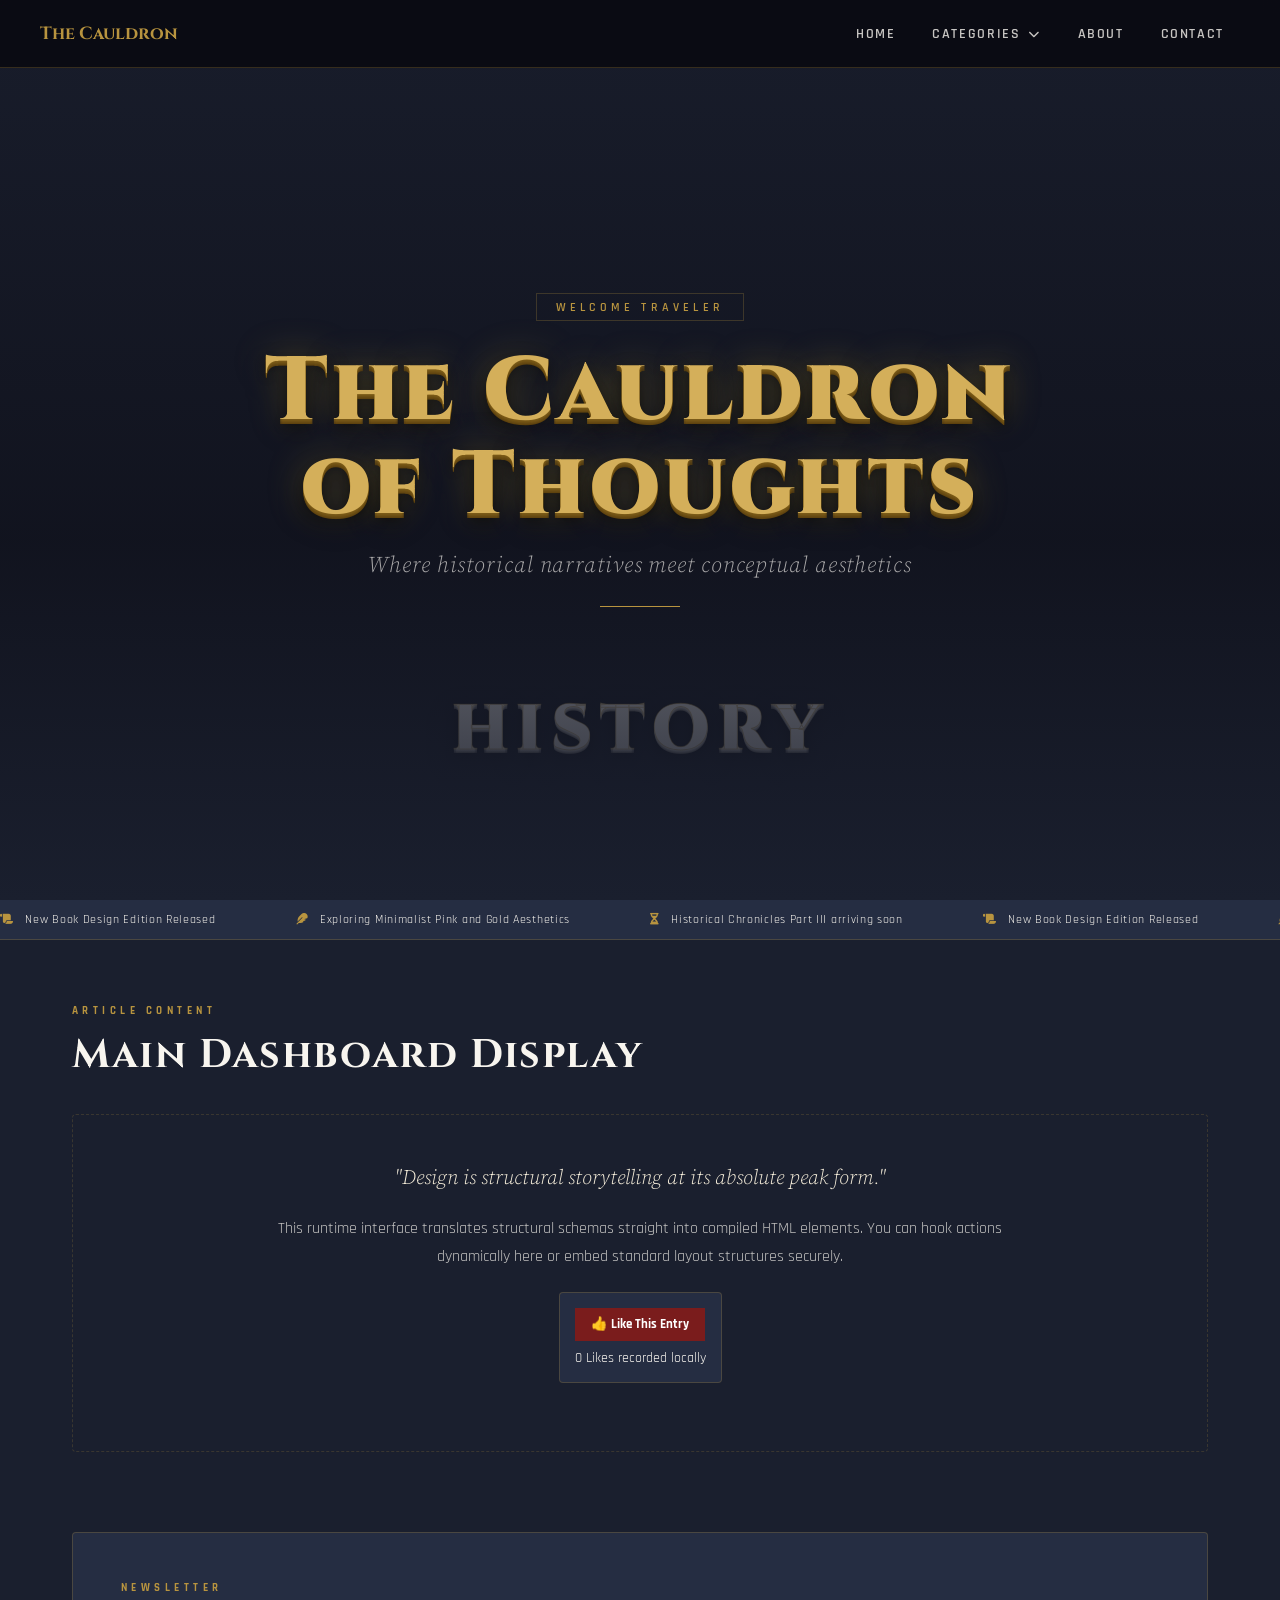
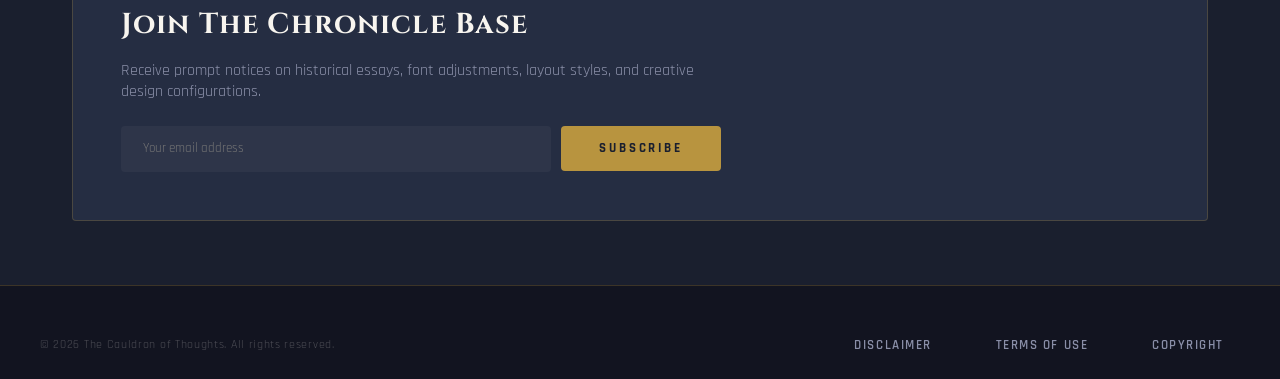
==== commit 95a561b1: "Updated index.html" ====
--- a/index.html
+++ b/index.html
@@ -1,157 +1,160 @@
-<?xml version="1.0" encoding="UTF-8" ?>
 <!DOCTYPE html>
-<html lang='en' xmlns='http://www.w3.org/1999/xhtml' xmlns:b='http://www.google.com/2005/gml/b' xmlns:data='http://www.google.com/2005/gml/data' xmlns:expr='http://www.google.com/2005/gml/expr'>
+<html lang="en">
 <head>
-<b:skin><![CDATA[
-/* Blogger Skin */
-]]></b:skin>
-<meta charset='UTF-8'/>
-<meta content='width=device-width, initial-scale=1.0' name='viewport'/>
-<title>The Cauldron of Thoughts</title>
-<link href='https://fonts.googleapis.com/css2?family=Playfair+Display:wght@700;900&amp;family=Cinzel:wght@700;900&amp;family=Source+Serif+4:ital,wght@0,300;0,400;1,300&amp;family=Rajdhani:wght@400;500;600;700&amp;display=swap' rel='stylesheet'/>
-<link href='https://cdnjs.cloudflare.com/ajax/libs/font-awesome/6.5.0/css/all.min.css' rel='stylesheet'/>
-<style>
-  :root {
-    --ink: #0a0a12;
-    --gold: #b8943f;
-    --gold-light: #d4af5a;
-    --gold-pale: #f5edda;
-    --crimson: #7a1c1c;
-    --crimson-light: #9b2525;
-    --slate: #1a1f2e;
-    --slate-mid: #252d42;
-    --slate-light: #323c58;
-    --off-white: #f8f5ef;
-    --muted: #8a8fa8;
-    --border: rgba(184,148,63,0.25);
-  }
-
-  *, *::before, *::after { margin: 0; padding: 0; box-sizing: border-box;}
-
-  html { scroll-behavior: smooth; }
-
-  body {
-    font-family: &#39;Rajdhani&#39;, sans-serif;
-    background: var(--slate);
-    color: var(--off-white);
-    overflow-x: hidden;
-    cursor: default;
-  }
-
-  /* &#9472;&#9472;&#9472; HERO &#9472;&#9472;&#9472; */
-  .hero {
-    position: relative;
-    height: 100vh;
-    min-height: 600px;
-    overflow: hidden;
-    display: flex;
-    flex-direction: column;
-    align-items: center;
-    justify-content: center;
-  }
-
-  /* Slider */
-  .slider-track {
-    position: absolute;
-    inset: 0;
-    display: flex;
-    width: 300%;
-    animation: slideLeft 10s ease-in-out infinite;
-  }
-
-  .slide {
-    flex: 0 0 33.333%;
-    position: relative;
-    display: flex;
-    align-items: center;
-    justify-content: center;
-  }
-
-  .slide-bg {
-    position: absolute;
-    inset: 0;
-    background-size: cover;
-    background-position: center;
-    filter: brightness(0.75) saturate(1);
-  }
-
-  .slide:nth-child(1) .slide-bg {
-    background-image: url(&#39;https://blogger.googleusercontent.com/img/b/R29vZ2xl/[base64]/s1920/Gemini_Generated_Image_xf26z8xf26z8xf26.png&#39;);
-  }
-  .slide:nth-child(2) .slide-bg {
-    background-image: url(&#39;https://blogger.googleusercontent.com/img/b/R29vZ2xl/AVvXsEhlTyduGEYESq4GArBTMHpPkAV0-Gorf152AgV7pqfIfueYb1gmWTin0tmqoy1KxaruzpIBp0vTj8UU8NDse7hboDNfBUvOZsa-aNorTaTeuSKMuFzEL0Mtbx1JzQajp45dHd0yjywLO0LWSx0czitBSX5_UoffmfdpyJhKzL3ZcGCrwtrmYHb2zU4IabM/s1920/Gemini_Generated_Image_wa3ockwa3ockwa3o.png&#39;);
-  }
-  .slide:nth-child(3) .slide-bg {
-    background-image: url(&#39;https://blogger.googleusercontent.com/img/b/R29vZ2xl/AVvXsEjYuHBaf7KR8WkqUgNSXE4Rm8oR-Y0KWe00SGFWRGhPBx-6iH3KBg5bmOox-xdeRn1gVnU1vfLoamQ6NFFpkP6QpA2hQPw23mqw2TOvdtk75FCivMXmtJHPtOBG2rwozOcz-D4CpydFd7sIG1mk_ub-sh-27eOlomCuVKc5qNSgd-l2CQW3kMcCGe-o7gw/s1920/Gemini_Generated_Image_3j99a53j99a53j99.png&#39;);
-  }
-
-  .slide-word {
-    position: relative;
-    z-index: 2;
-    font-family: &#39;Cinzel&#39;, serif;
-    font-size: clamp(3rem, 5vw, 9rem);
-    font-weight: 900;
-    color: white;
-    -webkit-text-stroke: 1px rgba(184,148,63,0.5);
-    letter-spacing: 0.12em;
-    text-transform: uppercase;
-    user-select: none;
-  transform: translateY(280px);
-  text-shadow:
+  <meta charset="UTF-8">
+  <meta name="viewport" content="width=device-width, initial-scale=1.0">
+  <title>The Cauldron of Thoughts</title>
+  
+  <link href="https://fonts.googleapis.com/css2?family=Playfair+Display:wght@700;900&family=Cinzel:wght@700;900&family=Source+Serif+4:ital,wght@0,300;0,400;1,300&family=Rajdhani:wght@400;500;600;700&display=swap" rel="stylesheet">
+  <link href="https://cdnjs.cloudflare.com/ajax/libs/font-awesome/6.5.0/css/all.min.css" rel="stylesheet">
+
+  <style>
+    :root {
+      --ink: #0a0a12;
+      --gold: #b8943f;
+      --gold-light: #d4af5a;
+      --gold-pale: #f5edda;
+      --crimson: #7a1c1c;
+      --crimson-light: #9b2525;
+      --slate: #1a1f2e;
+      --slate-mid: #252d42;
+      --slate-light: #323c58;
+      --off-white: #f8f5ef;
+      --muted: #8a8fa8;
+      --border: rgba(184,148,63,0.25);
+    }
+
+    *, *::before, *::after { 
+      margin: 0; 
+      padding: 0; 
+      box-sizing: border-box;
+    }
+
+    html { 
+      scroll-behavior: smooth; 
+    }
+
+    body {
+      font-family: 'Rajdhani', sans-serif;
+      background: var(--slate);
+      color: var(--off-white);
+      overflow-x: hidden;
+      cursor: default;
+    }
+
+    /* ─── HERO ─── */
+    .hero {
+      position: relative;
+      height: 100vh;
+      min-height: 600px;
+      overflow: hidden;
+      display: flex;
+      flex-direction: column;
+      align-items: center;
+      justify-content: center;
+    }
+
+    /* Slider Tracks */
+    .slider-track {
+      position: absolute;
+      inset: 0;
+      display: flex;
+      width: 300%;
+      animation: slideLeft 10s ease-in-out infinite;
+    }
+
+    .slide {
+      flex: 0 0 33.333%;
+      position: relative;
+      display: flex;
+      align-items: center;
+      justify-content: center;
+    }
+
+    .slide-bg {
+      position: absolute;
+      inset: 0;
+      background-size: cover;
+      background-position: center;
+      filter: brightness(0.75) saturate(1);
+    }
+
+    .slide:nth-child(1) .slide-bg {
+      background-image: url('https://blogger.googleusercontent.com/img/b/R29vZ2xl/[base64]/s1920/Gemini_Generated_Image_xf26z8xf26z8xf26.png');
+    }
+    .slide:nth-child(2) .slide-bg {
+      background-image: url('https://blogger.googleusercontent.com/img/b/R29vZ2xl/AVvXsEhlTyduGEYESq4GArBTMHpPkAV0-Gorf152AgV7pqfIfueYb1gmWTin0tmqoy1KxaruzpIBp0vTj8UU8NDse7hboDNfBUvOZsa-aNorTaTeuSKMuFzEL0Mtbx1JzQajp45dHd0yjywLO0LWSx0czitBSX5_UoffmfdpyJhKzL3ZcGCrwtrmYHb2zU4IabM/s1920/Gemini_Generated_Image_wa3ockwa3ockwa3o.png');
+    }
+    .slide:nth-child(3) .slide-bg {
+      background-image: url('https://blogger.googleusercontent.com/img/b/R29vZ2xl/AVvXsEjYuHBaf7KR8WkqUgNSXE4Rm8oR-Y0KWe00SGFWRGhPBx-6iH3KBg5bmOox-xdeRn1gVnU1vfLoamQ6NFFpkP6QpA2hQPw23mqw2TOvdtk75FCivMXmtJHPtOBG2rwozOcz-D4CpydFd7sIG1mk_ub-sh-27eOlomCuVKc5qNSgd-l2CQW3kMcCGe-o7gw/s1920/Gemini_Generated_Image_3j99a53j99a53j99.png');
+    }
+
+    .slide-word {
+      position: relative;
+      z-index: 2;
+      font-family: 'Cinzel', serif;
+      font-size: clamp(3rem, 5vw, 9rem);
+      font-weight: 900;
+      color: white;
+      -webkit-text-stroke: 1px rgba(184,148,63,0.5);
+      letter-spacing: 0.12em;
+      text-transform: uppercase;
+      user-select: none;
+      transform: translateY(280px);
+      text-shadow:
         0 1px 0 #e0e0e0,
         0 2px 0 #bdbdbd,
         0 3px 0 #9c9c9c,
         0 4px 0 #7a7a7a,
         0 5px 12px rgba(0,0,0,0.45),
         0 12px 30px rgba(0,0,0,0.35);
-    opacity: 2;
-  }
-
-  @keyframes slideLeft {
-    0%, 28%   { transform: translateX(0); }
-    33%, 61%  { transform: translateX(-33.333%); }
-    66%, 94%  { transform: translateX(-66.666%); }
-    99%, 100% { transform: translateX(0); }
-  }
-
-  /* Hero overlay */
-  .hero-overlay {
-    position: absolute;
-    inset: 0;
-    background: linear-gradient(to bottom, rgba(10,10,18,0.1) 0%, rgba(10,10,18,0.55) 60%, rgba(26,31,46,1) 100%);
-    z-index: 3;
-  }
-
-  /* Hero content */
-  .hero-content {
-    position: relative;
-    z-index: 4;
-    text-align: center;
-    padding: 2rem;
-  }
-
-  .hero-badge {
-    display: inline-block;
-    font-family: &#39;Rajdhani&#39;, sans-serif;
-    font-size: 0.75rem;
-    font-weight: 600;
-    letter-spacing: 0.35em;
-    color: var(--gold);
-    text-transform: uppercase;
-    border: 1px solid var(--border);
-    padding: 0.35rem 1.2rem;
-    margin-bottom: 1.5rem;
-    animation: fadeDown 1s ease 0.2s both;
-  }
-
-  .hero-title {
-    font-family: &#39;Cinzel&#39;, serif;
-    font-size: clamp(2.8rem, 7vw, 6.5rem);
-    font-weight: 900;
-    color: var(--gold-light);
-    line-height: 1.05;
-    letter-spacing: 0.04em;
-    text-shadow:
+      opacity: 2;
+    }
+
+    @keyframes slideLeft {
+      0%, 28%   { transform: translateX(0); }
+      33%, 61%  { transform: translateX(-33.333%); }
+      66%, 94%  { transform: translateX(-66.666%); }
+      99%, 100% { transform: translateX(0); }
+    }
+
+    /* Hero Layout Elements */
+    .hero-overlay {
+      position: absolute;
+      inset: 0;
+      background: linear-gradient(to bottom, rgba(10,10,18,0.1) 0%, rgba(10,10,18,0.55) 60%, rgba(26,31,46,1) 100%);
+      z-index: 3;
+    }
+
+    .hero-content {
+      position: relative;
+      z-index: 4;
+      text-align: center;
+      padding: 2rem;
+    }
+
+    .hero-badge {
+      display: inline-block;
+      font-family: 'Rajdhani', sans-serif;
+      font-size: 0.75rem;
+      font-weight: 600;
+      letter-spacing: 0.35em;
+      color: var(--gold);
+      text-transform: uppercase;
+      border: 1px solid var(--border);
+      padding: 0.35rem 1.2rem;
+      margin-bottom: 1.5rem;
+      animation: fadeDown 1s ease 0.2s both;
+    }
+
+    .hero-title {
+      font-family: 'Cinzel', serif;
+      font-size: clamp(2.8rem, 7vw, 6.5rem);
+      font-weight: 900;
+      color: var(--gold-light);
+      line-height: 1.05;
+      letter-spacing: 0.04em;
+      text-shadow:
         0 1px 0 #7a5a18,
         0 2px 0 #745516,
         0 3px 0 #6d4f14,
@@ -160,1442 +163,475 @@
         0 6px 10px rgba(0,0,0,0.35),
         0 12px 25px rgba(0,0,0,0.45),
         0 0 35px rgba(212,175,55,0.35);
-    animation: fadeDown 1s ease 0.4s both;
-  }
-
-  .hero-sub {
-    font-family: &#39;Source Serif 4&#39;, serif;
-    font-size: clamp(1rem, 2.5vw, 1.4rem);
-    font-weight: 300;
-    font-style: italic;
-    color: rgba(248,245,239,0.65);
-    margin-top: 1rem;
-    letter-spacing: 0.04em;
-    animation: fadeDown 1s ease 0.6s both;
-  }
-
-  .hero-line {
-    width: 80px;
-    height: 1px;
-    background: var(--gold);
-    margin: 1.6rem auto 0;
-    animation: expandLine 1s ease 0.8s both;
-  }
-
-  @keyframes fadeDown {
-    from { opacity: 0; transform: translateY(-24px); }
-    to   { opacity: 1; transform: translateY(0); }
-  }
-  @keyframes expandLine {
-    from { width: 0; opacity: 0; }
-    to   { width: 80px; opacity: 1; }
-  }
-
-  /* &#9472;&#9472;&#9472; NAVBAR &#9472;&#9472;&#9472; */
-  .navbar {
-    position: fixed;
-    top: 0; left: 0; right: 0;
-    z-index: 100;
-    display: flex;
-    align-items: center;
-    justify-content: space-between;
-    padding: 0 2.5rem;
-    height: 68px;
-    background: rgba(10,10,18,0.92);
-    backdrop-filter: blur(16px);
-    border-bottom: 1px solid var(--border);
-    transition: all 0.35s ease;
-  }
-
-  .navbar.scrolled {
-    background: rgba(10,10,18,0.98);
-    box-shadow: 0 4px 24px rgba(0,0,0,0.5);
-  }
-
-  .nav-logo {
-    font-family: &#39;Cinzel&#39;, serif;
-    font-size: 1.1rem;
-    font-weight: 700;
-    color: var(--gold);
-    letter-spacing: 0.05em;
-    text-decoration: none;
-    white-space: nowrap;
-  }
-  
-  .nav-logo img {
-    height: 30px;      /* controls logo size */
-    width: auto;
-
-    max-width: 100%;
-    object-fit: contain;
-
-    display: block;
-
-    /* keeps it inside navbar neatly */
-    transform: scale(2);
-    }
-
-  .nav-links {
-    display: flex;
-    align-items: center;
-    gap: 0.3rem;
-    list-style: none;
-  }
-
-  .nav-item { position: relative; }
-
-  .nav-link {
-    display: flex;
-    align-items: center;
-    gap: 0.3rem;
-    font-family: &#39;Rajdhani&#39;, sans-serif;
-    font-size: 0.85rem;
-    font-weight: 600;
-    letter-spacing: 0.12em;
-    text-transform: uppercase;
-    color: rgba(248,245,239,0.8);
-    text-decoration: none;
-    padding: 0.5rem 1rem;
-    transition: color 0.25s;
-    cursor: pointer;
-  }
-
-  .nav-link:hover { color: var(--gold); }
-
-  .nav-link .chevron {
-    font-size: 0.65rem;
-    transition: transform 0.25s;
-    display: inline-block;
-  }
-
-  .nav-item:hover .chevron { transform: rotate(180deg); }
-
-  /* Active underline */
-  .nav-link::after {
-    content: &#39;&#39;;
-    position: absolute;
-    bottom: -2px; left: 50%; right: 50%;
-    height: 1px;
-    background: var(--gold);
-    transition: left 0.3s, right 0.3s;
-  }
-  .nav-link:hover::after { left: 1rem; right: 1rem; }
-
-  /* Dropdown */
-  .dropdown {
-    position: absolute;
-    top: calc(100% + 8px);
-    left: 50%;
-    transform: translateX(-50%);
-    background: rgba(10,10,18,0.97);
-    border: 1px solid var(--border);
-    min-width: 260px;
-    padding: 0.5rem 0;
-    opacity: 0;
-    visibility: hidden;
-    transform: translateX(-50%) translateY(-8px);
-    transition: all 0.3s ease;
-    pointer-events: none;
-    backdrop-filter: blur(16px);
-  }
-
-  .nav-item:hover .dropdown {
-    opacity: 1;
-    visibility: visible;
-    transform: translateX(-50%) translateY(0);
-    pointer-events: all;
-  }
-
-  .dropdown-link {
-    display: block;
-    padding: 0.65rem 1.5rem;
-    font-family: &#39;Rajdhani&#39;, sans-serif;
-    font-size: 0.8rem;
-    font-weight: 500;
-    letter-spacing: 0.08em;
-    color: rgba(248,245,239,0.75);
-    text-decoration: none;
-    text-transform: uppercase;
-    transition: background 0.2s, color 0.2s, padding-left 0.2s;
-    border-left: 2px solid transparent;
-  }
-  .dropdown-link:hover {
-    background: rgba(184,148,63,0.08);
-    color: var(--gold);
-    padding-left: 2rem;
-    border-left-color: var(--gold);
-  }
-
-  .nav-follow-btn {
-    font-family: &#39;Rajdhani&#39;, sans-serif;
-    font-size: 0.8rem;
-    font-weight: 700;
-    letter-spacing: 0.15em;
-    text-transform: uppercase;
-    color: var(--ink);
-    background: var(--gold);
-    border: none;
-    padding: 0.5rem 1.4rem;
-    cursor: pointer;
-    transition: background 0.25s, transform 0.15s;
-  }
-  .nav-follow-btn:hover {
-    background: var(--gold-light);
-    transform: scale(1.04);
-  }
-  .nav-follow-btn:active { transform: scale(0.97); }
-
-  /* Hamburger */
-  .hamburger { display: none; flex-direction: column; gap: 5px; cursor: pointer; padding: 0.4rem; }
-  .hamburger span { display: block; width: 22px; height: 1.5px; background: var(--off-white); transition: all 0.3s; }
-
-  /* &#9472;&#9472;&#9472; SECTION LABELS &#9472;&#9472;&#9472; */
-  .section-label {
-    font-family: &#39;Rajdhani&#39;, sans-serif;
-    font-size: 0.7rem;
-    font-weight: 700;
-    letter-spacing: 0.4em;
-    text-transform: uppercase;
-    color: var(--gold);
-    margin-bottom: 0.6rem;
-  }
-
-  .section-heading {
-    font-family: &#39;Cinzel&#39;, serif;
-    font-size: clamp(1.6rem, 3.5vw, 2.5rem);
-    font-weight: 700;
-    color: var(--off-white);
-    letter-spacing: 0.02em;
-    line-height: 1.2;
-  }
-
-  .gold-rule {
-    width: 48px;
-    height: 2px;
-    background: var(--gold);
-    margin: 1.2rem 0 2rem;
-  }
-
-  /* &#9472;&#9472;&#9472; BLOG GRID &#9472;&#9472;&#9472; */
-  .blog-section {
-    padding: 6rem 4vw 5rem;
-    background: var(--slate);
-  }
-
-  .section-header {
-    margin-bottom: 0.5rem;
-  }
-
-  .blog-grid {
-    display: grid;
-    grid-template-columns: repeat(auto-fill, minmax(280px, 1fr));
-    gap: 1.5rem;
-  }
-
-  .blog-card {
-    position: relative;
-    background: var(--slate-mid);
-    border: 1px solid var(--border);
-    aspect-ratio: 1 / 1;
-    display: flex;
-    flex-direction: column;
-    justify-content: flex-end;
-    overflow: hidden;
-    cursor: pointer;
-    transition: transform 0.4s cubic-bezier(0.22,1,0.36,1), box-shadow 0.4s;
-    text-decoration: none;
-  }
-
-  .blog-card::before {
-    content: &#39;&#39;;
-    position: absolute;
-    inset: 0;
-    background: linear-gradient(to top, rgba(10,10,18,0.95) 0%, rgba(10,10,18,0.4) 50%, transparent 100%);
-    z-index: 1;
-    transition: background 0.4s;
-  }
-
-  .blog-card-bg {
-    position: absolute;
-    inset: 0;
-    background-size: cover;
-    background-position: center;
-    filter: brightness(0.5) saturate(0.4);
-    transform: scale(1);
-    transition: transform 0.7s cubic-bezier(0.22,1,0.36,1), filter 0.5s;
-  }
-
-  .blog-card:hover {
-    transform: translateY(-6px);
-    box-shadow: 0 20px 48px rgba(0,0,0,0.5);
-  }
-  .blog-card:hover .blog-card-bg {
-    transform: scale(1.08);
-    filter: brightness(0.4) saturate(0.5);
-  }
-  .blog-card:hover::before {
-    background: linear-gradient(to top, rgba(10,10,18,0.97) 0%, rgba(10,10,18,0.55) 55%, transparent 100%);
-  }
-
-  .blog-card-tag {
-    position: absolute;
-    top: 1.2rem; left: 1.2rem;
-    z-index: 2;
-    font-size: 0.62rem;
-    font-weight: 700;
-    letter-spacing: 0.25em;
-    text-transform: uppercase;
-    color: var(--gold);
-    background: rgba(10,10,18,0.75);
-    border: 1px solid var(--border);
-    padding: 0.25rem 0.7rem;
-  }
-
-  .blog-card-body {
-    position: relative;
-    z-index: 2;
-    padding: 1.5rem 1.4rem 1.6rem;
-  }
-
-  .blog-card-title {
-    font-family: &#39;Playfair Display&#39;, serif;
-    font-size: clamp(1rem, 1.8vw, 1.25rem);
-    font-weight: 700;
-    color: var(--off-white);
-    line-height: 1.35;
-    margin-bottom: 0.8rem;
-    transition: color 0.25s;
-  }
-  .blog-card:hover .blog-card-title { color: var(--gold-light); }
-
-  .blog-card-meta {
-    font-size: 0.72rem;
-    font-weight: 500;
-    letter-spacing: 0.08em;
-    color: var(--muted);
-    text-transform: uppercase;
-    display: flex;
-    align-items: center;
-    gap: 0.6rem;
-  }
-  .blog-card-meta span { display: flex; align-items: center; gap: 0.3rem; }
-
-  .card-arrow {
-    position: absolute;
-    bottom: 1.4rem; right: 1.4rem;
-    z-index: 2;
-    width: 36px; height: 36px;
-    border: 1px solid var(--border);
-    display: flex; align-items: center; justify-content: center;
-    color: var(--gold);
-    font-size: 0.9rem;
-    opacity: 0;
-    transform: translate(6px, 6px);
-    transition: opacity 0.3s, transform 0.3s;
-  }
-  .blog-card:hover .card-arrow {
-    opacity: 1;
-    transform: translate(0, 0);
-  }
-  
-  .analyst-blog-card {
-    position: relative;
-    background: var(--slate-mid);
-    border: 1px solid var(--border);
-    aspect-ratio: 3 / 1;
-    display: flex;
-    flex-direction: column;
-    justify-content: flex-end;
-    overflow: hidden;
-    cursor: pointer;
-    transition: transform 0.4s cubic-bezier(0.22,1,0.36,1), box-shadow 0.4s;
-    text-decoration: none;
-  }
-
-  .analyst-blog-card::before {
-    content: &#39;&#39;;
-    position: absolute;
-    inset: 0;
-    background: linear-gradient(to top, rgba(10,10,18,0.95) 0%, rgba(10,10,18,0.4) 50%, transparent 100%);
-    z-index: 1;
-    transition: background 0.4s;
-  }
-
-  .analyst-blog-card-bg {
-    position: absolute;
-    inset: 0;
-    background-size: cover;
-    background-position: center;
-    filter: brightness(0.5) saturate(0.4);
-    transform: scale(1);
-    transition: transform 0.7s cubic-bezier(0.22,1,0.36,1), filter 0.5s;
-  }
-
-  .analyst-blog-card:hover {
-    transform: translateY(-6px);
-    box-shadow: 0 20px 48px rgba(0,0,0,0.5);
-  }
-  .analyst-blog-card:hover .blog-card-bg {
-    transform: scale(1.08);
-    filter: brightness(0.4) saturate(0.5);
-  }
-  .analyst-blog-card:hover::before {
-    background: linear-gradient(to top, rgba(10,10,18,0.97) 0%, rgba(10,10,18,0.55) 55%, transparent 100%);
-  }
-
-  .analyst-blog-card-tag {
-    position: absolute;
-    top: 1.2rem; left: 1.2rem;
-    z-index: 2;
-    font-size: 0.62rem;
-    font-weight: 700;
-    letter-spacing: 0.25em;
-    text-transform: uppercase;
-    color: var(--gold);
-    background: rgba(10,10,18,0.75);
-    border: 1px solid var(--border);
-    padding: 0.25rem 0.7rem;
-  }
-
-  .analyst-blog-card-body {
-    position: relative;
-    z-index: 2;
-    padding: 1.5rem 1.4rem 1.6rem;
-  }
-
-  .analyst-blog-card-title {
-    font-family: &#39;Playfair Display&#39;, serif;
-    font-size: clamp(1rem, 1.8vw, 1.25rem);
-    font-weight: 700;
-    color: var(--off-white);
-    line-height: 1.35;
-    margin-bottom: 0.8rem;
-    transition: color 0.25s;
-  }
-  .analyst-blog-card:hover .blog-card-title { color: var(--gold-light); }
-
-  .analyst-blog-card-meta {
-    font-size: 0.72rem;
-    font-weight: 500;
-    letter-spacing: 0.08em;
-    color: var(--muted);
-    text-transform: uppercase;
-    display: flex;
-    align-items: center;
-    gap: 0.6rem;
-  }
-  .analyst-blog-card-meta span { display: flex; align-items: center; gap: 0.3rem; }
-  
-  .analyst-blog-card {
-  min-height: 420px;
-  background: linear-gradient(
-    135deg,
-    rgba(18, 27, 58, 0.95),
-    rgba(5, 8, 22, 1)
-  );
-  padding: 2.5rem;
-}
-
-.analyst-author-content {
-  display: flex;
-  align-items: center;
-  gap: 3rem;
-  height: 100%;
-  position: relative;
-  z-index: 2;
-}
-
-.analyst-author-image {
-  flex: 0 0 320px;
-}
-
-.analyst-author-image img {
-  width: 100%;
-  height: 400px;
-  object-fit: cover;
-  border: 1px solid var(--border);
-}
-
-.analyst-author-info {
-  flex: 1;
-  max-width: 700px;
-}
-
-.analyst-label {
-  display: inline-block;
-  color: var(--gold);
-  font-size: 0.75rem;
-  letter-spacing: 0.2em;
-  text-transform: uppercase;
-  margin-bottom: 1rem;
-}
-
-.analyst-author-name {
-  font-family: &#39;Playfair Display&#39;, serif;
-  font-size: clamp(1rem, 2vw, 2rem);
-  color: var(--gold);
-  margin-bottom: 1rem;
-}
-
-.analyst-author-summary {
-  color: var(--muted);
-  line-height: 1.8;
-  font-size: 1rem;
-  margin-bottom: 1.5rem;
-  max-width: 60ch;
-}
-
-@media (max-width: 900px) {
-  .analyst-author-content {
-    flex-direction: column;
-    text-align: center;
-  }
-
-  .analyst-author-image {
-    flex: none;
-    width: 100%;
-    max-width: 320px;
-  }
-}
-
-  .card-arrow {
-    position: absolute;
-    bottom: 1.4rem; right: 1.4rem;
-    z-index: 2;
-    width: 36px; height: 36px;
-    border: 1px solid var(--border);
-    display: flex; align-items: center; justify-content: center;
-    color: var(--gold);
-    font-size: 0.9rem;
-    opacity: 0;
-    transform: translate(6px, 6px);
-    transition: opacity 0.3s, transform 0.3s;
-  }
-  .blog-card:hover .card-arrow {
-    opacity: 1;
-    transform: translate(0, 0);
-  }
-
-  /* &#9472;&#9472;&#9472; FEATURED STRIP &#9472;&#9472;&#9472; */
-  .featured-strip {
-    background: darkgoldenrod;
-    border-top: 1px solid rgba(255,255,255,0.1);
-    border-bottom: 1px solid rgba(255,255,255,0.1);
-    padding: 1.2rem 4vw;
-    overflow: hidden;
-    position: relative;
-  }
-
-  .ticker-wrap { overflow: hidden; }
-  .ticker {
-    display: flex;
-    gap: 5rem;
-    animation: ticker 22s linear infinite;
-    white-space: nowrap;
-    width: max-content;
-  }
-  .ticker-item {
-    font-family: &#39;Rajdhani&#39;, sans-serif;
-    font-size: 0.72rem;
-    font-weight: 700;
-    letter-spacing: 0.25em;
-    text-transform: uppercase;
-    color: black;
-  }
-  .ticker-item i { color: var(--gold-light); margin-right: 0.5rem; }
-
-  @keyframes ticker {
-    0%   { transform: translateX(0); }
-    100% { transform: translateX(-50%); }
-  }
-
-  /* &#9472;&#9472;&#9472; FOLLOW SECTION &#9472;&#9472;&#9472; */
-  .follow-section {
-    padding: 5rem 4vw;
-    background: var(--slate-mid);
-    border-top: 1px solid var(--border);
-    display: flex;
-    align-items: center;
-    justify-content: space-between;
-    gap: 2rem;
-    flex-wrap: wrap;
-  }
-
-  .follow-text .section-label { margin-bottom: 0.4rem; }
-  .follow-text p {
-    font-size: 1.05rem;
-    color: rgba(248,245,239,0.6);
-    max-width: 420px;
-    line-height: 1.7;
-  }
-
-  .follow-form {
-    display: flex;
-    gap: 0;
-    border: 1px solid var(--border);
-    overflow: hidden;
-    flex-shrink: 0;
-  }
-  .follow-input {
-    background: rgba(255,255,255,0.04);
-    border: none;
-    padding: 0.9rem 1.4rem;
-    color: var(--off-white);
-    font-family: &#39;Rajdhani&#39;, sans-serif;
-    font-size: 0.9rem;
-    font-weight: 500;
-    letter-spacing: 0.05em;
-    width: 260px;
-    outline: none;
-  }
-  .follow-input::placeholder { color: var(--muted); }
-  .follow-btn {
-    background: var(--gold);
-    color: var(--ink);
-    border: none;
-    padding: 0.9rem 1.8rem;
-    font-family: &#39;Rajdhani&#39;, sans-serif;
-    font-size: 0.78rem;
-    font-weight: 700;
-    letter-spacing: 0.2em;
-    text-transform: uppercase;
-    cursor: pointer;
-    white-space: nowrap;
-    transition: background 0.25s;
-  }
-  .follow-btn:hover { background: var(--gold-light); }
-
-  /* &#9472;&#9472;&#9472; FOOTER &#9472;&#9472;&#9472; */
-  footer {
-    background: var(--ink);
-    border-top: 1px solid var(--border);
-    padding: 4rem 4vw 2rem;
-  }
-
-  .footer-top {
-    display: grid;
-    grid-template-columns: 1.4fr 1fr 1fr 1fr;
-    gap: 3rem;
-    padding-bottom: 3rem;
-    border-bottom: 1px solid var(--border);
-  }
-
-  .footer-brand .nav-logo { display: block; font-size: 1.3rem; margin-bottom: 1rem; }
-  .footer-brand p {
-    font-size: 0.88rem;
-    line-height: 1.75;
-    color: rgba(248,245,239,0.45);
-    max-width: 240px;
-  }
-
-  .footer-social {
-    display: flex;
-    gap: 0.7rem;
-    margin-top: 1.5rem;
-  }
-
-  .social-icon {
-    width: 36px; height: 36px;
-    border: 1px solid var(--border);
-    display: flex; align-items: center; justify-content: center;
-    color: var(--muted);
-    font-size: 0.9rem;
-    text-decoration: none;
-    transition: border-color 0.25s, color 0.25s, background 0.25s, transform 0.2s;
-  }
-  .social-icon:hover {
-    border-color: var(--gold);
-    color: var(--gold);
-    background: rgba(184,148,63,0.08);
-    transform: translateY(-3px);
-  }
-
-  .footer-col h4 {
-    font-family: &#39;Cinzel&#39;, serif;
-    font-size: 0.75rem;
-    font-weight: 700;
-    letter-spacing: 0.2em;
-    text-transform: uppercase;
-    color: var(--gold);
-    margin-bottom: 1.2rem;
-  }
-
-  .footer-links { list-style: none; }
-  .footer-links li { margin-bottom: 0.6rem; }
-  .footer-links a {
-    font-size: 0.85rem;
-    color: rgba(248,245,239,0.5);
-    text-decoration: none;
-    letter-spacing: 0.04em;
-    transition: color 0.25s, padding-left 0.25s;
-    display: inline-block;
-  }
-  .footer-links a:hover {
-    color: var(--gold-light);
-    padding-left: 6px;
-  }
-
-  .footer-bottom {
-    display: flex;
-    align-items: center;
-    justify-content: space-between;
-    padding-top: 2rem;
-    flex-wrap: wrap;
-    gap: 1rem;
-  }
-
-  .footer-bottom p {
-    font-size: 0.72rem;
-    letter-spacing: 0.06em;
-    color: rgba(248,245,239,0.25);
-  }
-
-  .footer-bottom-links {
-    display: flex;
-    gap: 2rem;
-    list-style: none;
-  }
-  .footer-bottom-links a {
-    font-size: 0.72rem;
-    letter-spacing: 0.08em;
-    text-transform: uppercase;
-    color: rgba(248,245,239,0.35);
-    text-decoration: none;
-    transition: color 0.25s;
-  }
-  .footer-bottom-links a:hover { color: var(--gold); }
-
-  /* &#9472;&#9472;&#9472; SCROLL REVEAL &#9472;&#9472;&#9472; */
-  .reveal {
-    opacity: 0;
-    transform: translateY(32px);
-    transition: opacity 0.7s ease, transform 0.7s ease;
-  }
-  .reveal.visible {
-    opacity: 1;
-    transform: translateY(0);
-  }
-
-  /* &#9472;&#9472;&#9472; MOBILE &#9472;&#9472;&#9472; */
-  @media (max-width: 768px) {
-    .hamburger { display: flex; }
-    .nav-links { display: none; flex-direction: column; position: fixed; top: 68px; left: 0; right: 0; background: rgba(10,10,18,0.99); padding: 1rem 0 2rem; border-bottom: 1px solid var(--border); }
-    .nav-links.open { display: flex; }
-    .nav-link { padding: 0.8rem 2rem; font-size: 1rem; }
-    .dropdown { position: static; opacity: 1; visibility: visible; transform: none; background: rgba(255,255,255,0.04); pointer-events: all; display: none; }
-    .nav-item.open .dropdown { display: block; }
-    .nav-follow-btn { display: none; }
-
-    .footer-top { grid-template-columns: 1fr 1fr; gap: 2rem; }
-    .follow-section { flex-direction: column; align-items: flex-start; }
-    .follow-form { flex-direction: column; width: 100%; }
-    .follow-input { width: 100%; }
-  }
-
-  @media (max-width: 480px) {
-    .footer-top { grid-template-columns: 1fr; }
-  }
-  
-  
-  /* &#9472;&#9472;&#9472; PAGE HERO BANNER &#9472;&#9472;&#9472; */
-  .page-banner {
-    position: relative;
-    height: 340px;
-    display: flex;
-    align-items: flex-end;
-    justify-content: flex-start;
-    padding: 0 4vw 3rem;
-    overflow: hidden;
-    margin-top: 68px;
-  }
-  .page-banner-bg {
-    position: absolute;
-    inset: 0;
-    background-image: url(&#39;https://images.unsplash.com/photo-1526778548025-fa2f459cd5c1?w=1600&#39;);
-    background-size: cover;
-    background-position: center 30%;
-    filter: brightness(0.22) saturate(0.5);
-  }
-  .page-banner-overlay {
-    position: absolute;
-    inset: 0;
-    background: linear-gradient(to right, rgba(10,10,18,0.9) 40%, transparent 100%);
-  }
-  .page-banner-content { position: relative; z-index: 2; }
-  .breadcrumb {
-    font-size: 0.7rem;
-    font-weight: 600;
-    letter-spacing: 0.3em;
-    text-transform: uppercase;
-    color: var(--gold);
-    margin-bottom: 0.8rem;
-    display: flex;
-    align-items: center;
-    gap: 0.6rem;
-  }
-  .breadcrumb a { color: rgba(248,245,239,0.45); text-decoration: none; transition: color 0.2s; }
-  .breadcrumb a:hover { color: var(--gold); }
-  .breadcrumb .sep { color: rgba(184,148,63,0.4); }
-  .page-banner h1 {
-    font-family: &#39;Cinzel&#39;, serif;
-    font-size: clamp(2rem, 5vw, 3.8rem);
-    font-weight: 900;
-    color: var(--gold-light);
-    letter-spacing: 0.04em;
-    line-height: 1.1;
-  }
-  .page-banner-rule { width: 48px; height: 2px; background: var(--gold); margin-top: 1rem; }
- 
-  /* &#9472;&#9472;&#9472; MAIN WRAPPER &#9472;&#9472;&#9472; */
-  .desk-wrapper {
-    max-width: 960px;
-    margin: 0 auto;
-    padding: 5rem 4vw 6rem;
-  }
- 
-  /* &#9472;&#9472;&#9472; PROFILE HEADER: photo + name on the same line &#9472;&#9472;&#9472; */
-  .profile-header {
-    display: flex;
-    align-items: center;
-    gap: 3rem;
-    padding-bottom: 3rem;
-    border-bottom: 1px solid var(--border);
-    margin-bottom: 4rem;
-  }
-  .profile-photo-frame {
-    position: relative;
-    flex-shrink: 0;
-    width: 200px;
-    height: 240px;
-    overflow: hidden;
-    border: 1px solid var(--border);
-  }
-  .profile-photo-frame::after {
-    content: &#39;&#39;;
-    position: absolute;
-    top: 10px; left: 10px; right: -10px; bottom: -10px;
-    border: 1px solid rgba(184,148,63,0.15);
-    z-index: 0;
-    pointer-events: none;
-  }
-  .profile-photo-frame img {
-    width: 100%; height: 100%;
-    object-fit: cover;
-    display: block;
-    filter: grayscale(15%) contrast(1.05);
-    transition: filter 0.5s, transform 0.6s;
-    position: relative;
-    z-index: 1;
-  }
-  .profile-photo-frame:hover img { filter: grayscale(0%) contrast(1.08); transform: scale(1.04); }
-  .profile-photo-placeholder {
-    width: 100%; height: 100%;
-    background: var(--slate-mid);
-    display: flex;
-    flex-direction: column;
-    align-items: center;
-    justify-content: center;
-    gap: 0.8rem;
-    position: relative;
-    z-index: 1;
-  }
-  .profile-photo-placeholder i { font-size: 2.8rem; color: rgba(184,148,63,0.25); }
-  .profile-photo-placeholder span {
-    font-size: 0.62rem;
-    letter-spacing: 0.15em;
-    text-transform: uppercase;
-    color: rgba(184,148,63,0.3);
-    text-align: center;
-    padding: 0 1rem;
-    line-height: 1.6;
-  }
-  .profile-identity { flex: 1; }
-  .profile-rank {
-    font-size: 0.65rem;
-    font-weight: 700;
-    letter-spacing: 0.4em;
-    text-transform: uppercase;
-    color: var(--gold);
-    margin-bottom: 0.6rem;
-    display: flex;
-    align-items: center;
-    gap: 0.6rem;
-  }
-  .profile-rank::before,
-  .profile-rank::after {
-    content: &#39;&#39;;
-    display: inline-block;
-    width: 24px;
-    height: 1px;
-    background: var(--gold);
-    opacity: 0.5;
-  }
-  .profile-name {
-    font-family: &#39;Cinzel&#39;, serif;
-    font-size: clamp(1.6rem, 3vw, 2.4rem);
-    font-weight: 900;
-    color: var(--gold-light);
-    letter-spacing: 0.04em;
-    line-height: 1.15;
-    text-shadow: 0 0 40px rgba(184,148,63,0.2);
-  }
-  .profile-retd {
-    font-family: &#39;Source Serif 4&#39;, serif;
-    font-style: italic;
-    font-size: clamp(1rem, 1.6vw, 1.3rem);
-    font-weight: 300;
-    color: rgba(248,245,239,0.45);
-    letter-spacing: 0.08em;
-    margin-left: 0.5rem;
-  }
-  .profile-divider { width: 48px; height: 2px; background: var(--gold); margin: 1.2rem 0; }
-  .profile-tags { display: flex; flex-wrap: wrap; gap: 0.5rem; }
-  .profile-tag {
-    font-size: 0.6rem;
-    font-weight: 700;
-    letter-spacing: 0.18em;
-    text-transform: uppercase;
-    color: var(--gold);
-    background: rgba(184,148,63,0.08);
-    border: 1px solid var(--border);
-    padding: 0.28rem 0.75rem;
-  }
- 
-  /* &#9472;&#9472;&#9472; CONTENT SECTION &#9472;&#9472;&#9472; */
-  .content-section {
-    margin-bottom: 4rem;
-    padding-bottom: 4rem;
-    border-bottom: 1px solid var(--border);
-  }
-  .content-section:last-child { border-bottom: none; margin-bottom: 0; padding-bottom: 0; }
- 
-  /* &#9472;&#9472;&#9472; PROSE TYPOGRAPHY &#9472;&#9472;&#9472; */
-  .prose {
-    font-family: &#39;Source Serif 4&#39;, serif;
-    font-size: 1.08rem;
-    font-weight: 300;
-    line-height: 1.9;
-    color: rgba(248,245,239,0.78);
-  }
-  .prose p { margin-bottom: 1.5rem; }
-  .prose p:last-child { margin-bottom: 0; }
-  .prose strong { font-weight: 400; color: var(--gold-light); }
-  .prose em { font-style: italic; color: rgba(248,245,239,0.6); }
- 
-  /* &#9472;&#9472;&#9472; CONTENT PLACEHOLDER &#9472;&#9472;&#9472; */
-  .content-placeholder {
-    border: 1px dashed rgba(184,148,63,0.3);
-    background: rgba(184,148,63,0.04);
-    padding: 2.5rem 2rem;
-    text-align: center;
-  }
-  .content-placeholder i { font-size: 2rem; color: rgba(184,148,63,0.3); margin-bottom: 1rem; display: block; }
-  .content-placeholder p {
-    font-size: 0.78rem;
-    font-weight: 600;
-    letter-spacing: 0.18em;
-    text-transform: uppercase;
-    color: rgba(184,148,63,0.45);
-    line-height: 1.8;
-  }
-  .content-placeholder p span {
-    display: block;
-    font-weight: 400;
-    letter-spacing: 0.06em;
-    text-transform: none;
-    color: rgba(248,245,239,0.3);
-    margin-top: 0.4rem;
-    font-size: 0.85rem;
-    font-family: &#39;Source Serif 4&#39;, serif;
-    font-style: italic;
-  }
- 
-  /* &#9472;&#9472;&#9472; PULL QUOTE &#9472;&#9472;&#9472; */
-  .pull-quote {
-    border-left: 3px solid var(--gold);
-    padding: 1.2rem 2rem;
-    margin: 2.5rem 0;
-    background: rgba(184,148,63,0.05);
-  }
-  .pull-quote p {
-    font-family: &#39;Playfair Display&#39;, serif;
-    font-size: 1.25rem;
-    font-style: italic;
-    color: var(--gold-light);
-    line-height: 1.65;
-    margin: 0;
-  }
-  .pull-quote cite {
-    display: block;
-    margin-top: 0.8rem;
-    font-family: &#39;Rajdhani&#39;, sans-serif;
-    font-size: 0.7rem;
-    font-weight: 700;
-    letter-spacing: 0.2em;
-    text-transform: uppercase;
-    color: var(--muted);
-    font-style: normal;
-  }
- 
-  /* &#9472;&#9472;&#9472; CONTACT SECTION &#9472;&#9472;&#9472; */
-  .contact-section {
-    background: var(--slate-mid);
-    border: 1px solid var(--border);
-    padding: 3rem 3rem 3.5rem;
-    position: relative;
-    overflow: hidden;
-  }
-  .contact-section::before {
-    content: &#39;&#39;;
-    position: absolute;
-    top: 0; right: 0;
-    width: 200px; height: 200px;
-    background: radial-gradient(circle, rgba(184,148,63,0.06) 0%, transparent 70%);
-    pointer-events: none;
-  }
-  .contact-grid {
-    display: grid;
-    grid-template-columns: 1fr 1fr;
-    gap: 3rem;
-    margin-top: 2.5rem;
-    align-items: start;
-  }
-  .contact-info-block p {
-    font-size: 0.95rem;
-    line-height: 1.85;
-    color: rgba(248,245,239,0.55);
-    margin-bottom: 2rem;
-  }
-  .contact-direct { display: flex; flex-direction: column; gap: 0.8rem; }
-  .contact-direct-item {
-    display: flex;
-    align-items: center;
-    gap: 1rem;
-    padding: 1rem 1.2rem;
-    border: 1px solid var(--border);
-    background: rgba(255,255,255,0.02);
-    text-decoration: none;
-    transition: border-color 0.25s, background 0.25s, transform 0.2s;
-    cursor: pointer;
-  }
-  .contact-direct-item:hover { border-color: var(--gold); background: rgba(184,148,63,0.06); transform: translateX(4px); }
-  .contact-direct-item i { font-size: 1.1rem; color: var(--gold); width: 20px; flex-shrink: 0; }
-  .contact-direct-item .cdi-label {
-    font-size: 0.62rem;
-    font-weight: 700;
-    letter-spacing: 0.25em;
-    text-transform: uppercase;
-    color: var(--muted);
-    display: block;
-  }
-  .contact-direct-item .cdi-value { font-size: 0.9rem; font-weight: 500; color: var(--off-white); letter-spacing: 0.04em; }
- 
-  /* &#9472;&#9472;&#9472; CONTACT FORM &#9472;&#9472;&#9472; */
-  .contact-form { display: flex; flex-direction: column; gap: 1rem; }
-  .form-row { display: grid; grid-template-columns: 1fr 1fr; gap: 1rem; }
-  .form-group { display: flex; flex-direction: column; gap: 0.4rem; }
-  .form-label { font-size: 0.6rem; font-weight: 700; letter-spacing: 0.25em; text-transform: uppercase; color: var(--gold); }
-  .form-input,
-  .form-textarea,
-  .form-select {
-    background: rgba(255,255,255,0.03);
-    border: none;
-    border-bottom: 1px solid rgba(184,148,63,0.3);
-    padding: 0.75rem 0.8rem;
-    color: var(--off-white);
-    font-family: &#39;Rajdhani&#39;, sans-serif;
-    font-size: 0.9rem;
-    font-weight: 500;
-    letter-spacing: 0.04em;
-    outline: none;
-    transition: border-color 0.25s, background 0.25s;
-    width: 100%;
-  }
-  .form-input::placeholder,
-  .form-textarea::placeholder { color: rgba(138,143,168,0.5); }
-  .form-input:focus,
-  .form-textarea:focus,
-  .form-select:focus { border-color: var(--gold); background: rgba(184,148,63,0.04); }
-  .form-select option { background: var(--slate); color: var(--off-white); }
-  .form-textarea { resize: vertical; min-height: 120px; }
-  .form-submit {
-    background: var(--gold);
-    color: var(--ink);
-    border: none;
-    padding: 0.9rem 2.4rem;
-    font-family: &#39;Rajdhani&#39;, sans-serif;
-    font-size: 0.8rem;
-    font-weight: 700;
-    letter-spacing: 0.22em;
-    text-transform: uppercase;
-    cursor: pointer;
-    transition: background 0.25s, transform 0.15s;
-    align-self: flex-start;
-    margin-top: 0.4rem;
-  }
-  .form-submit:hover { background: var(--gold-light); transform: scale(1.03); }
-  .form-submit:active { transform: scale(0.97); }
-  .form-success {
-    display: none;
-    padding: 1rem 1.4rem;
-    border: 1px solid rgba(184,148,63,0.4);
-    background: rgba(184,148,63,0.08);
-    font-size: 0.78rem;
-    font-weight: 600;
-    letter-spacing: 0.15em;
-    text-transform: uppercase;
-    color: var(--gold);
-  }
- 
-  /* &#9472;&#9472;&#9472; ANALYST&#39;S DESK RESPONSIVE OVERRIDES &#9472;&#9472;&#9472; */
-  @media (max-width: 960px) {
-    .contact-grid { grid-template-columns: 1fr; gap: 2rem; }
-  }
-  @media (max-width: 768px) {
-    .profile-header { flex-direction: column; align-items: flex-start; gap: 1.8rem; }
-    .profile-photo-frame { width: 160px; height: 200px; }
-    .form-row { grid-template-columns: 1fr; }
-    .contact-section { padding: 2rem 1.4rem; }
-  }
-  @media (max-width: 480px) {
-    .desk-wrapper { padding: 3rem 5vw 4rem; }
-  }
-  
-</style>
+      animation: fadeDown 1s ease 0.4s both;
+    }
+
+    .hero-sub {
+      font-family: 'Source Serif 4', serif;
+      font-size: clamp(1rem, 2.5vw, 1.4rem);
+      font-weight: 300;
+      font-style: italic;
+      color: rgba(248,245,239,0.65);
+      margin-top: 1rem;
+      letter-spacing: 0.04em;
+      animation: fadeDown 1s ease 0.6s both;
+    }
+
+    .hero-line {
+      width: 80px;
+      height: 1px;
+      background: var(--gold);
+      margin: 1.6rem auto 0;
+      animation: expandLine 1s ease 0.8s both;
+    }
+
+    @keyframes fadeDown {
+      from { opacity: 0; transform: translateY(-24px); }
+      to   { opacity: 1; transform: translateY(0); }
+    }
+    @keyframes expandLine {
+      from { width: 0; opacity: 0; }
+      to   { width: 80px; opacity: 1; }
+    }
+
+    /* ─── NAVBAR ─── */
+    .navbar {
+      position: fixed;
+      top: 0; left: 0; right: 0;
+      z-index: 100;
+      display: flex;
+      align-items: center;
+      justify-content: space-between;
+      padding: 0 2.5rem;
+      height: 68px;
+      background: rgba(10,10,18,0.92);
+      backdrop-filter: blur(16px);
+      border-bottom: 1px solid var(--border);
+      transition: all 0.35s ease;
+    }
+
+    .navbar.scrolled {
+      background: rgba(10,10,18,0.98);
+      box-shadow: 0 4px 24px rgba(0,0,0,0.5);
+    }
+
+    .nav-logo {
+      font-family: 'Cinzel', serif;
+      font-size: 1.1rem;
+      font-weight: 700;
+      color: var(--gold);
+      text-decoration: none;
+      white-space: nowrap;
+    }
+    
+    .nav-logo img {
+      height: 30px;
+      width: auto;
+      max-width: 100%;
+      object-fit: contain;
+      display: block;
+      transform: scale(2);
+    }
+
+    .nav-links {
+      display: flex;
+      align-items: center;
+      gap: 0.3rem;
+      list-style: none;
+    }
+
+    .nav-link {
+      font-family: 'Rajdhani', sans-serif;
+      font-size: 0.85rem;
+      font-weight: 600;
+      letter-spacing: 0.12em;
+      text-transform: uppercase;
+      color: rgba(248,245,239,0.8);
+      text-decoration: none;
+      padding: 0.5rem 1rem;
+      transition: color 0.25s;
+      cursor: pointer;
+    }
+
+    .nav-link:hover { color: var(--gold); }
+
+    .dropdown { position: relative; }
+    .dropdown-menu {
+      position: absolute;
+      top: 100%;
+      left: 50%;
+      transform: translateX(-50%) translateY(10px);
+      background: var(--slate-mid);
+      border: 1px solid var(--border);
+      padding: 0.5rem 0;
+      list-style: none;
+      min-width: 180px;
+      opacity: 0;
+      visibility: hidden;
+      pointer-events: none;
+      transition: all 0.3s ease;
+      box-shadow: 0 8px 32px rgba(0,0,0,0.4);
+    }
+
+    .dropdown:hover .dropdown-menu {
+      opacity: 1;
+      visibility: visible;
+      transform: translateX(-50%) translateY(0);
+      pointer-events: all;
+    }
+
+    .dropdown-link {
+      display: block;
+      padding: 0.65rem 1.5rem;
+      font-family: 'Rajdhani', sans-serif;
+      font-size: 0.8rem;
+      font-weight: 500;
+      letter-spacing: 0.08em;
+      color: rgba(248,245,239,0.75);
+      text-decoration: none;
+      transition: all 0.2s;
+    }
+    .dropdown-link:hover {
+      background: rgba(184,148,63,0.08);
+      color: var(--gold-light);
+      padding-left: 1.8rem;
+    }
+
+    /* ─── SECTIONS & TYPOGRAPHY ─── */
+    .section-tag {
+      font-family: 'Rajdhani', sans-serif;
+      font-size: 0.7rem;
+      font-weight: 700;
+      letter-spacing: 0.4em;
+      text-transform: uppercase;
+      color: var(--gold);
+      margin-bottom: 0.6rem;
+    }
+
+    .section-heading {
+      font-family: 'Cinzel', serif;
+      font-size: clamp(1.6rem, 3.5vw, 2.5rem);
+      font-weight: 700;
+      color: var(--off-white);
+      letter-spacing: 0.04em;
+    }
+
+    /* Custom Layout Components */
+    .blog-card {
+      position: relative;
+      overflow: hidden;
+      text-decoration: none;
+    }
+    .blog-card::before {
+      content: '';
+      position: absolute;
+      inset: 0;
+      background: linear-gradient(to top, rgba(10,10,18,0.95) 0%, rgba(10,10,18,0.4) 50%, transparent 100%);
+      z-index: 1;
+      transition: background 0.4s;
+    }
+    .blog-card-bg {
+      position: absolute;
+      inset: 0;
+      background-size: cover;
+      background-position: center;
+    }
+    .blog-card-title {
+      font-family: 'Cinzel', serif;
+      font-size: clamp(1rem, 1.8vw, 1.25rem);
+      font-weight: 700;
+      color: var(--off-white);
+      line-height: 1.35;
+      margin-bottom: 0.8rem;
+      transition: color 0.25s;
+    }
+    .blog-card:hover .blog-card-title { color: var(--gold-light); }
+    .blog-card-meta {
+      font-size: 0.72rem;
+      font-weight: 500;
+      letter-spacing: 0.05em;
+    }
+
+    .analyst-blog-card {
+      text-decoration: none;
+      transition: transform 0.4s cubic-bezier(0.22,1,0.36,1), box-shadow 0.4s;
+    }
+    .analyst-blog-card::before {
+      content: '';
+      position: absolute;
+      inset: 0;
+    }
+
+    /* ─── TICKER MODULE ─── */
+    .ticker-container {
+      position: relative;
+    }
+    .ticker-wrap { overflow: hidden; }
+    .ticker {
+      display: flex;
+      gap: 5rem;
+      animation: ticker 22s linear infinite;
+      white-space: nowrap;
+      width: max-content;
+    }
+    .ticker-item {
+      font-family: 'Rajdhani', sans-serif;
+      font-size: 0.72rem;
+      letter-spacing: 0.06em;
+    }
+    @keyframes ticker {
+      0% { transform: translate3d(0, 0, 0); }
+      100% { transform: translate3d(-50%, 0, 0); }
+    }
+
+    /* ─── UTILITY & APP CONTROLS ─── */
+    .follow-input {
+      background: rgba(255,255,255,0.04);
+      border: none;
+      padding: 0.9rem 1.4rem;
+      color: var(--off-white);
+      font-family: 'Rajdhani', sans-serif;
+    }
+
+    .footer-bottom p {
+      font-size: 0.72rem;
+      letter-spacing: 0.06em;
+      color: rgba(248,245,239,0.25);
+    }
+
+    .footer-bottom-links {
+      display: flex;
+      gap: 2rem;
+      list-style: none;
+    }
+
+    @media (max-width: 768px) {
+      .footer-top { grid-template-columns: 1fr 1fr; gap: 2rem; }
+      .follow-section { flex-direction: column; align-items: flex-start; }
+      .follow-form { flex-direction: column; width: 100%; }
+      .follow-input { width: 100%; }
+    }
+    @media (max-width: 480px) {
+      .footer-top { grid-template-columns: 1fr; }
+    }
+
+    /* ─── PAGE HERO BANNER ─── */
+    .breadcrumb .sep { color: rgba(184,148,63,0.4); }
+    .page-banner h1 {
+      font-family: 'Cinzel', serif;
+      font-size: clamp(2rem, 5vw, 3.8rem);
+      font-weight: 900;
+      color: var(--gold-light);
+      letter-spacing: 0.04em;
+      line-height: 1.15;
+      text-shadow: 0 0 40px rgba(184,148,63,0.2);
+    }
+
+    .profile-retd {
+      font-family: 'Source Serif 4', serif;
+      font-style: italic;
+      font-size: clamp(1rem, 1.6vw, 1.3rem);
+      font-weight: 300;
+    }
+
+    .prose em { font-style: italic; color: rgba(248,245,239,0.6); }
+
+    /* ─── CONTENT PLACEHOLDER ─── */
+    .content-placeholder {
+      border: 1px dashed rgba(184,148,63,0.2);
+      padding: 3rem;
+      text-align: center;
+      border-radius: 4px;
+    }
+
+    .form-submit {
+      border: none;
+      padding: 0.9rem 2.4rem;
+      font-family: 'Rajdhani', sans-serif;
+      font-size: 0.8rem;
+      font-weight: 700;
+      letter-spacing: 0.22em;
+      text-transform: uppercase;
+      cursor: pointer;
+      transition: background 0.25s, transform 0.15s;
+      align-self: flex-start;
+      margin-top: 0.4rem;
+    }
+    .form-submit:hover { 
+      background: var(--gold-light); 
+      transform: scale(1.03); 
+    }
+
+    /* App Interactive Boxes */
+    #likeBox {
+      margin: 20px 0;
+      padding: 15px;
+      background: var(--slate-mid);
+      border: 1px solid var(--border);
+      display: inline-block;
+      border-radius: 4px;
+    }
+    #likeBox button {
+      background: var(--crimson);
+      color: white;
+      border: none;
+      padding: 8px 16px;
+      cursor: pointer;
+      font-family: 'Rajdhani', sans-serif;
+      font-weight: bold;
+      transition: background 0.2s;
+    }
+    #likeBox button:hover {
+      background: var(--crimson-light);
+    }
+    #likeBox p {
+      margin-top: 8px;
+      font-size: 0.9rem;
+    }
+  </style>
 </head>
 <body>
-  
-  <b:section id='main' showaddelement='yes'>
-    <b:widget id='HTML1' locked='false' title='Hero Section' type='HTML' version='1'>
-      <b:widget-settings>
-        <b:widget-setting name='content'><![CDATA[<div id="likeBox">
-  <button onclick="likePost()">👍 Like</button>
-  <p><span id="likeCount">0</span> Likes</p>
-</div>
-
-<script>
-let count = localStorage.getItem("blogLikes") || 0;
-document.getElementById("likeCount").innerText = count;
-
-function likePost() {
-  count++;
-  localStorage.setItem("blogLikes", count);
-  document.getElementById("likeCount").innerText = count;
-}
-</script>]]></b:widget-setting>
-      </b:widget-settings>
-      <b:includable id='main'>
-
-<!-- &#9552;&#9552;&#9552; NAVBAR &#9552;&#9552;&#9552; -->
-<nav class='navbar' id='navbar'>
-  <a class='nav-logo' href='#'> <img alt='The Cauldron Of Thoughts' src='https://blogger.googleusercontent.com/img/b/R29vZ2xl/AVvXsEi_nFb0JskRehMk0VchnczF-l53YIwIZRcnzsm0zaPdkPl8SuZYgKsKXZamqQb-mVJaDM-2P6vzSUK-hTt5fwmyar3RpHmUgd3ZwVjWuC9aNQjiwHYFdmtI5bgojtW8eQyto5osjr0Tka1Rj9kp-4wm6U76gBZQNJmKULUSQzst2cslnHAK0o4wduM1UbQ/s320/Gemini_Generated_Image_njckhjnjckhjnjck.png'/></a>
-
-  <ul class='nav-links' id='navLinks'>
-    <li class='nav-item'><a class='nav-link' href='#'>Home</a></li>
-    <li class='nav-item'><a class='nav-link' href='https://acauldronofthought.blogspot.com/p/analyst-desk.html?m=1#'>Analyst&#39;s Desk</a></li>
-
-    <li class='nav-item'>
-      <a class='nav-link' href='#'>Pillars <span class='chevron'>&#9662;</span></a>
-      <div class='dropdown'>
-        <a class='dropdown-link' href='#'>Military Strategy &amp; Warfare</a>
-        <a class='dropdown-link' href='#'>Geopolitical Analysis</a>
-        <a class='dropdown-link' href='#'>Shivaji &amp; Maratha Strategy</a>
-        <a class='dropdown-link' href='#'>Strategic Horizons</a>
-      </div>
-    </li>
-    <li class='nav-item'><a class='nav-link' href='#'>My Publications</a></li>
-    <li class='nav-item'><a class='nav-link' href='#'>Videos &amp; Reels</a></li>
-    <li class='nav-item'><a class='nav-link' href='#conversation'>Start a Conversation</a></li>
-  </ul>
-
-  <button class='nav-follow-btn' onclick='document.getElementById(&apos;follow&apos;).scrollIntoView({behavior:&apos;smooth&apos;})'>Follow</button>
-
-  <div class='hamburger' id='hamburger' onclick='toggleMenu()'>
-    <span/><span/><span/>
-  </div>
-</nav>
-
-<!-- &#9552;&#9552;&#9552; HERO &#9552;&#9552;&#9552; -->
-<section class='hero'>
-  <div class='slider-track'>
-    <div class='slide'>
-      <div class='slide-bg'/>
-      <span class='slide-word'>History</span>
+
+  <nav class="navbar" id="mainNavbar">
+    <a href="#" class="nav-logo">The Cauldron</a>
+    <ul class="nav-links">
+      <li><a href="#" class="nav-link">Home</a></li>
+      <li class="dropdown">
+        <a href="#" class="nav-link">Categories <i class="fas fa-chevron-down" style="font-size:0.7rem; margin-left:3px;"></i></a>
+        <ul class="dropdown-menu">
+          <li><a href="#" class="dropdown-link">History</a></li>
+          <li><a href="#" class="dropdown-link">Philosophy</a></li>
+          <li><a href="#" class="dropdown-link">Art & Design</a></li>
+        </ul>
+      </li>
+      <li><a href="#" class="nav-link">About</a></li>
+      <li><a href="#" class="nav-link">Contact</a></li>
+    </ul>
+  </nav>
+
+  <header class="hero">
+    <div class="slider-track">
+      <div class="slide">
+        <div class="slide-bg"></div>
+        <div class="slide-word">History</div>
+      </div>
+      <div class="slide">
+        <div class="slide-bg"></div>
+        <div class="slide-word">Mythos</div>
+      </div>
+      <div class="slide">
+        <div class="slide-bg"></div>
+        <div class="slide-word">Essence</div>
+      </div>
     </div>
-    <div class='slide'>
-      <div class='slide-bg'/>
-      <span class='slide-word'>Strategy</span>
+    <div class="hero-overlay"></div>
+    <div class="hero-content">
+      <span class="hero-badge">Welcome Traveler</span>
+      <h1 class="hero-title">The Cauldron<br>of Thoughts</h1>
+      <p class="hero-sub">Where historical narratives meet conceptual aesthetics</p>
+      <div class="hero-line"></div>
     </div>
-    <div class='slide'>
-      <div class='slide-bg'/>
-      <span class='slide-word'>Power Narratives</span>
+  </header>
+
+  <section class="ticker-container" style="background: var(--slate-mid); padding: 12px 0; border-bottom: 1px solid var(--border);">
+    <div class="ticker-wrap">
+      <div class="ticker">
+        <span class="ticker-item"><i class="fas fa-scroll" style="color: var(--gold); margin-right: 8px;"></i> New Book Design Edition Released</span>
+        <span class="ticker-item"><i class="fas fa-feather" style="color: var(--gold); margin-right: 8px;"></i> Exploring Minimalist Pink and Gold Aesthetics</span>
+        <span class="ticker-item"><i class="fas fa-hourglass-half" style="color: var(--gold); margin-right: 8px;"></i> Historical Chronicles Part III arriving soon</span>
+        <span class="ticker-item"><i class="fas fa-scroll" style="color: var(--gold); margin-right: 8px;"></i> New Book Design Edition Released</span>
+        <span class="ticker-item"><i class="fas fa-feather" style="color: var(--gold); margin-right: 8px;"></i> Exploring Minimalist Pink and Gold Aesthetics</span>
+        <span class="ticker-item"><i class="fas fa-hourglass-half" style="color: var(--gold); margin-right: 8px;"></i> Historical Chronicles Part III arriving soon</span>
+      </div>
     </div>
-  </div>
-  <div class='hero-overlay'/>
-  <div class='hero-content'>
-    <div class='hero-badge'>Analysis &#183; Strategy &#183; Geopolitics</div>
-    <h1 class='hero-title'>The Cauldron<br/>of Thoughts</h1>
-    <p class='hero-sub'>By Major General Vijay Ranade</p>
-    <div class='hero-line'/>
-  </div>
-</section>
-
-<!-- &#9552;&#9552;&#9552; TICKER &#9552;&#9552;&#9552; -->
-<div class='featured-strip'>
-  <div class='ticker-wrap'>
-    <div class='ticker'>
-      <span class='ticker-item'><i class='fas fa-star-of-david'/>Military Strategy &amp; Warfare</span>
-      <span class='ticker-item'><i class='fas fa-globe-asia'/>Geopolitical Analysis</span>
-      <span class='ticker-item'><i class='fas fa-chess-knight'/>Shivaji &amp; Maratha Strategy</span>
-      <span class='ticker-item'><i class='fas fa-landmark'/>Strategic Doctrine</span>
-      <span class='ticker-item'><i class='fas fa-scroll'/>Historical Perspectives</span>
-      <span class='ticker-item'><i class='fas fa-star-of-david'/>Military Strategy &amp; Warfare</span>
-      <span class='ticker-item'><i class='fas fa-globe-asia'/>Geopolitical Analysis</span>
-      <span class='ticker-item'><i class='fas fa-chess-knight'/>Shivaji &amp; Maratha Strategy</span>
-      <span class='ticker-item'><i class='fas fa-landmark'/>Strategic Doctrine</span>
-      <span class='ticker-item'><i class='fas fa-scroll'/>Historical Perspectives</span>
+  </section>
+
+  <main style="max-width: 1200px; margin: 4rem auto; padding: 0 2rem;">
+    <div class="section-tag">Article Content</div>
+    <h2 class="section-heading" style="margin-bottom: 2rem;">Main Dashboard Display</h2>
+    
+    <div class="content-placeholder">
+      <p class="profile-retd" style="margin-bottom: 1.5rem; color: var(--gold-pale);">"Design is structural storytelling at its absolute peak form."</p>
+      <div class="prose" style="max-width: 800px; margin: 0 auto; color: rgba(248,245,239,0.75); line-height: 1.8;">
+        <p>This runtime interface translates structural schemas straight into compiled HTML elements. You can hook actions dynamically here or embed standard layout structures securely.</p>
+      </div>
+
+      <div id="likeBox">
+        <button onclick="likePost()">👍 Like This Entry</button>
+        <p><span id="likeCount">0</span> Likes recorded locally</p>
+      </div>
     </div>
-  </div>
-</div>
-
-<!-- &#9552;&#9552;&#9552; BLOG GRID &#9552;&#9552;&#9552; -->
-<section class='blog-section'>
-        <div class='section-header reveal'>
-    <h2 class='section-heading'>From the Analyst&#39;s Desk</h2>
-    <div class='gold-rule'/>
-  </div>
-  
-   <!-- Card 1 -->
-    <a class='analyst-blog-card reveal' href='#'>
-
-  <div class='analyst-author-content'>
-
-    <!-- Left Image -->
-    <div class='analyst-author-image'><img alt='Author' src='https://blogger.googleusercontent.com/img/b/R29vZ2xl/AVvXsEiBZXQjLj5XQKlxJcNNqHKaaweLFxzEV4ERVaZKPBPGpVkcUhEfJXM_mRRX29S22XEJmvAFP9FpSPk3ErsYRf_d0CDjQ_CUrtzSeLF6Y-gooUn1NEsVr7AUZOKPRWQO4_QvGhkixfPTJePKIBbQh8hj66WDNpDw2w_sGFTmY5TS3jm0IcjUb3PPe14G_I8/s1048/Gemini_Generated_Image_5ywmoc5ywmoc5ywm%20(1).png'/></div>
-
-    <!-- Right Content -->
-    <div class='analyst-author-info'>
-      <span class='analyst-label'>ABOUT THE ANALYST</span>
-
-      <h3 class='analyst-author-name'>
-        Major General Vijay Ranade (RETD)
-      </h3>
-
-      <p class='analyst-author-summary'>
-        Author, educator, dietician, and child-development advocate with over
-        three decades of experience. Having worked across education,
-        healthcare, insurance, and community development, she is passionate
-        about nurturing young minds through engaging stories that inspire
-        confidence, kindness, and lifelong values.
-      </p>
-
-      <div class='analyst-blog-card-meta'>
-        <span><i class='fas fa-calendar-alt'/> Jan 2025</span>
-        <span><i class='fas fa-clock'/> 8 min read</span>
-      </div>
-    </div>
-
-  </div>
-
-</a>
-</section>
+
+    <section style="margin-top: 5rem; padding: 3rem; background: var(--slate-mid); border: 1px solid var(--border); border-radius: 4px;">
+      <div style="max-width: 600px;">
+        <div class="section-tag">Newsletter</div>
+        <h3 class="section-heading" style="font-size: 1.8rem; margin-bottom: 1rem;">Join The Chronicle Base</h3>
+        <p style="color: var(--muted); margin-bottom: 1.5rem;">Receive prompt notices on historical essays, font adjustments, layout styles, and creative design configurations.</p>
         
-<section class='blog-section'>
-  
- 
-  
-  <div class='section-header reveal'>
-    <h2 class='section-heading'>From the Cauldron</h2>
-    <div class='gold-rule'/>
-  </div>
-
-  <div class='blog-grid'>
-    <!-- Card 1 -->
-    <a class='blog-card reveal' href='#'>
-      <div class='blog-card-bg' style='background-image:url(&apos;https://blogger.googleusercontent.com/img/b/R29vZ2xl/AVvXsEjDqsqD26U0IKq0PIYEBUIdAGdPcjT9OtgzzBF9KL6zyq_difiWfwK1RwzS8s9eZ45hR27N8ZOn2kh3QperG5lhufK0-1Wno_2TaBQKxF0AgWqrNRIURG24c0O__4_E4EfXvBYWB211vaHofVgUnx59GcbRWXbiFiNyeVGllWwWv3QHT-RpI_YCFz0HLG0/s1408/Gemini_Generated_Image_1ta8ib1ta8ib1ta8.png);'/>
-      <div class='blog-card-body'>
-        <h3 class='blog-card-title'>Military Strategy and Warfare</h3>
-        <div class='blog-card-meta'>
-          <span><i class='fas fa-calendar-alt'/> Jan 2025</span>
-          <span><i class='fas fa-clock'/> 8 min read</span>
-        </div>
-      </div>
-      <div class='card-arrow'><i class='fas fa-arrow-right'/></div>
-    </a>
-
-    <!-- Card 2 -->
-    <a class='blog-card reveal' href='#'>
-      <div class='blog-card-bg' style='background-image:url(&apos;https://blogger.googleusercontent.com/img/b/R29vZ2xl/AVvXsEgGRJ4jDH1bRWDk_B2wEWJfvC9upfkVO7h7AckH7Z1580hvKoFa8o5RXzo6bNPphkvyV4f94XHn8Ax59lzPksArgC7ZDp-uvRTIBfQ1hWSC96Yw2D8Us6EW6i36Hs05UuEEVKZAUxC-DAAucJAd9-YNVYpuvFriVYV6KaNWk1mpdVqG-Hgi6dbKkyetvAU/s1408/Gemini_Generated_Image_e7974ae7974ae797.png;);'/>
-      <div class='blog-card-body'>
-        <h3 class='blog-card-title'>Shivaji Maharaj and Maratha Strategy</h3>
-        <div class='blog-card-meta'>
-          <span><i class='fas fa-calendar-alt'/> Feb 2025</span>
-          <span><i class='fas fa-clock'/> 11 min read</span>
-        </div>
-      </div>
-      <div class='card-arrow'><i class='fas fa-arrow-right'/></div>
-    </a>
-
-    <!-- Card 3 -->
-    <a class='blog-card reveal' href='#'>
-      <div class='blog-card-bg' style='background-image:url(&apos;https://blogger.googleusercontent.com/img/b/R29vZ2xl/[base64]/s1408/Gemini_Generated_Image_p5dbv5p5dbv5p5db.png;);'/>
-      <div class='blog-card-body'>
-        <h3 class='blog-card-title'>Geopolitical Analysis</h3>
-        <div class='blog-card-meta'>
-          <span><i class='fas fa-calendar-alt'/> Mar 2025</span>
-          <span><i class='fas fa-clock'/> 14 min read</span>
-        </div>
-      </div>
-      <div class='card-arrow'><i class='fas fa-arrow-right'/></div>
-    </a>
-
-    <!-- Card 4 -->
-    <a class='blog-card reveal' href='#'>
-      <div class='blog-card-bg' style='background-image:url(&apos;https://images.unsplash.com/photo-1461360370896-922624d12aa1?w=800&apos;);'/>
-      <div class='blog-card-body'>
-        <h3 class='blog-card-title'>Strategic Horizons</h3>
-        <div class='blog-card-meta'>
-          <span><i class='fas fa-calendar-alt'/> Apr 2025</span>
-          <span><i class='fas fa-clock'/> 9 min read</span>
-        </div>
-      </div>
-      <div class='card-arrow'><i class='fas fa-arrow-right'/></div>
-    </a>
-  </div>
-</section>
-
-<!-- &#9552;&#9552;&#9552; FOLLOW &#9552;&#9552;&#9552; -->
-<section class='follow-section reveal' id='follow'>
-  <div class='follow-text'>
-    <p class='section-label'>&#8212; Stay Informed</p>
-    <h2 class='section-heading' style='font-size:1.8rem;'>Follow the Cauldron</h2>
-    <div class='gold-rule'/>
-    <p>Receive incisive analysis on military strategy, geopolitics, and historical warfare &#8212; directly in your inbox.</p>
-  </div>
-  <div class='follow-form'>
-    <input class='follow-input' placeholder='Your email address' type='email'/>
-    <button class='follow-btn'>Follow &#8594;</button>
-  </div>
-</section>
-
-<!-- &#9552;&#9552;&#9552; FOOTER &#9552;&#9552;&#9552; -->
-<footer id='conversation'>
-  <div class='footer-top'>
-    <div class='footer-brand'>
-      <a class='nav-logo' href='#'>The Cauldron of Thoughts</a>
-      <p>Strategic intelligence &amp; geopolitical analysis by Major General Vijay Ranade. Forged in experience. Tempered by history.</p>
-      <div class='footer-social'>
-        <a aria-label='Twitter/X' class='social-icon' href='#'><i class='fab fa-x-twitter'/></a>
-        <a aria-label='LinkedIn' class='social-icon' href='#'><i class='fab fa-linkedin-in'/></a>
-        <a aria-label='YouTube' class='social-icon' href='#'><i class='fab fa-youtube'/></a>
-        <a aria-label='Facebook' class='social-icon' href='#'><i class='fab fa-facebook-f'/></a>
-        <a aria-label='Instagram' class='social-icon' href='#'><i class='fab fa-instagram'/></a>
-      </div>
-    </div>
-
-    <div class='footer-col'>
-      <h4>Pillars</h4>
-      <ul class='footer-links'>
-        <li><a href='#'>Military Strategy &amp; Warfare</a></li>
-        <li><a href='#'>Geopolitical Analysis</a></li>
-        <li><a href='#'>Shivaji &amp; Maratha Strategy</a></li>
-        <li><a href='#'>Strategic Horizons</a></li>
+        <form id="subscribeForm" style="display: flex; gap: 10px;" onsubmit="return false;">
+          <input type="email" id="emailInput" class="follow-input" placeholder="Your email address" style="flex: 1; border-radius: 4px;" required>
+          <button type="submit" id="submitBtn" class="form-submit" style="margin: 0; background: var(--gold); color: var(--slate); border-radius: 4px;">Subscribe</button>
+        </form>
+      </div>
+    </section>
+  </main>
+
+  <footer style="background: rgba(10,10,18,0.5); border-top: 1px solid var(--border); padding: 3rem 2rem 1.5rem;">
+    <div style="max-width: 1200px; margin: 0 auto; display: flex; flex-wrap: wrap; justify-content: space-between; align-items: center; gap: 2rem;">
+      <div class="footer-bottom">
+        <p>&copy; 2026 The Cauldron of Thoughts. All rights reserved.</p>
+      </div>
+      <ul class="footer-bottom-links">
+        <li><a href="#" style="color: var(--muted); text-decoration: none; font-size: 0.8rem;" class="nav-link">Disclaimer</a></li>
+        <li><a href="#" style="color: var(--muted); text-decoration: none; font-size: 0.8rem;" class="nav-link">Terms of Use</a></li>
+        <li><a href="#" style="color: var(--muted); text-decoration: none; font-size: 0.8rem;" class="nav-link">Copyright</a></li>
       </ul>
     </div>
-
-    <div class='footer-col'>
-      <h4>Navigate</h4>
-      <ul class='footer-links'>
-        <li><a href='#'>Home</a></li>
-        <li><a href='https://acauldronofthought.blogspot.com/p/analyst-desk.html?m=1#'>Analyst&#39;s Desk</a></li>
-        <li><a href='#'>Start a Conversation</a></li>
-        <li><a href='#'>About the Author</a></li>
-        <li><a href='#'>Archive</a></li>
-      </ul>
-    </div>
-
-    <div class='footer-col'>
-      <h4>Legal</h4>
-      <ul class='footer-links'>
-        <li><a href='#'>Privacy Policy</a></li>
-        <li><a href='#'>Sitemap</a></li>
-        <li><a href='#'>Disclaimer</a></li>
-        <li><a href='#'>Terms of Use</a></li>
-        <li><a href='#'>Copyright</a></li>
-      </ul>
-    </div>
-  </div>
-
-  <div class='footer-bottom'>
-    <p>&#169; 2025 The Cauldron of Thoughts &#8212; Major General Vijay Ranade. All rights reserved.</p>
-    <ul class='footer-bottom-links'>
-      <li><a href='#'>Privacy</a></li>
-      <li><a href='#'>Sitemap</a></li>
-      <li><a href='#'>Disclaimer</a></li>
-    </ul>
-  </div>
-</footer>
-
-<script>
-  // Navbar scroll
-  const navbar = document.getElementById(&#39;navbar&#39;);
-  window.addEventListener(&#39;scroll&#39;, () =&gt; {
-    navbar.classList.toggle(&#39;scrolled&#39;, window.scrollY &gt; 60);
-  });
-
-  // Mobile menu
-  function toggleMenu() {
-    document.getElementById(&#39;navLinks&#39;).classList.toggle(&#39;open&#39;);
-  }
-
-  // Mobile dropdown toggle
-  document.querySelectorAll(&#39;.nav-item&#39;).forEach(item =&gt; {
-    item.addEventListener(&#39;click&#39;, function(e) {
-      if (window.innerWidth &lt;= 768) {
-this.classList.toggle(&#39;open&#39;);
-}
-});
-});
-
-// Scroll reveal
-const observer = new IntersectionObserver((entries) =&gt; {
-entries.forEach((entry, i) =&gt; {
-
-  if (entry.isIntersecting) {
-    setTimeout(() =&gt; entry.target.classList.add(&#39;visible&#39;), i * 80);
-    observer.unobserve(entry.target);
-  }
-});
-
-}, { threshold: 0.1 });
-
-  document.querySelectorAll(&#39;.reveal&#39;).forEach(el =&gt; observer.observe(el));
-
-  // Follow button feedback
-  document.querySelector(&#39;.follow-btn&#39;).addEventListener(&#39;click&#39;, function() {
-    const input = document.querySelector(&#39;.follow-input&#39;);
-    if (input.value.includes(&#39;@&#39;)) {
-      this.textContent = &#39;&#10003; Subscribed!&#39;;
-      this.style.background = &#39;#2d6a4f&#39;;
-      this.style.color = &#39;#d8f3dc&#39;;
-      input.value = &#39;&#39;;
-      setTimeout(() =&gt; {
-        this.textContent = &#39;Follow \u2192&#39;;
-        this.style.background = &#39;&#39;;
-        this.style.color = &#39;&#39;;
-      }, 3000);
-    } else {
-      input.style.borderColor = &#39;#7a1c1c&#39;;
-      input.placeholder = &#39;Please enter a valid email&#39;;
-      setTimeout(() =&gt; { input.style.borderColor = &#39;&#39;; input.placeholder = &#39;Your email address&#39;; }, 2500);
-    }
-  });
-</script>
-      
-      </b:includable>
-    </b:widget>
-  </b:section>
-      
-      
+  </footer>
+
+  <script>
+    // Navbar Scroll Transformation Effect
+    window.addEventListener('scroll', function() {
+      const navbar = document.getElementById('mainNavbar');
+      if (window.scrollY > 50) {
+        navbar.classList.add('scrolled');
+      } else {
+        navbar.classList.remove('scrolled');
+      }
+    });
+
+    // App Interactive Component Local Liked Database Hook
+    let count = localStorage.getItem("blogLikes") || 0;
+    document.getElementById("likeCount").innerText = count;
+
+    function likePost() {
+      count++;
+      localStorage.setItem("blogLikes", count);
+      document.getElementById("likeCount").innerText = count;
+    }
+
+    // Dynamic Email Submission Subscription Box Response Handling Logic
+    document.getElementById('subscribeForm').addEventListener('submit', function(e) {
+      e.preventDefault();
+      const input = document.getElementById('emailInput');
+      const submitBtn = document.getElementById('submitBtn');
+      const emailValue = input.value.trim();
+
+      if (emailValue && emailValue.includes('@')) {
+        submitBtn.style.background = '#2d6a4f';
+        submitBtn.style.color = '#d8f3dc';
+        submitBtn.innerText = 'Subscribed!';
+        input.value = '';
+        input.disabled = true;
+      } else {
+        input.style.borderColor = '#7a1c1c';
+        input.placeholder = 'Please enter a valid email';
+        setTimeout(() => { 
+          input.style.borderColor = ''; 
+          input.placeholder = 'Your email address'; 
+        }, 2500);
+      }
+    });
+  </script>
 </body>
 </html>
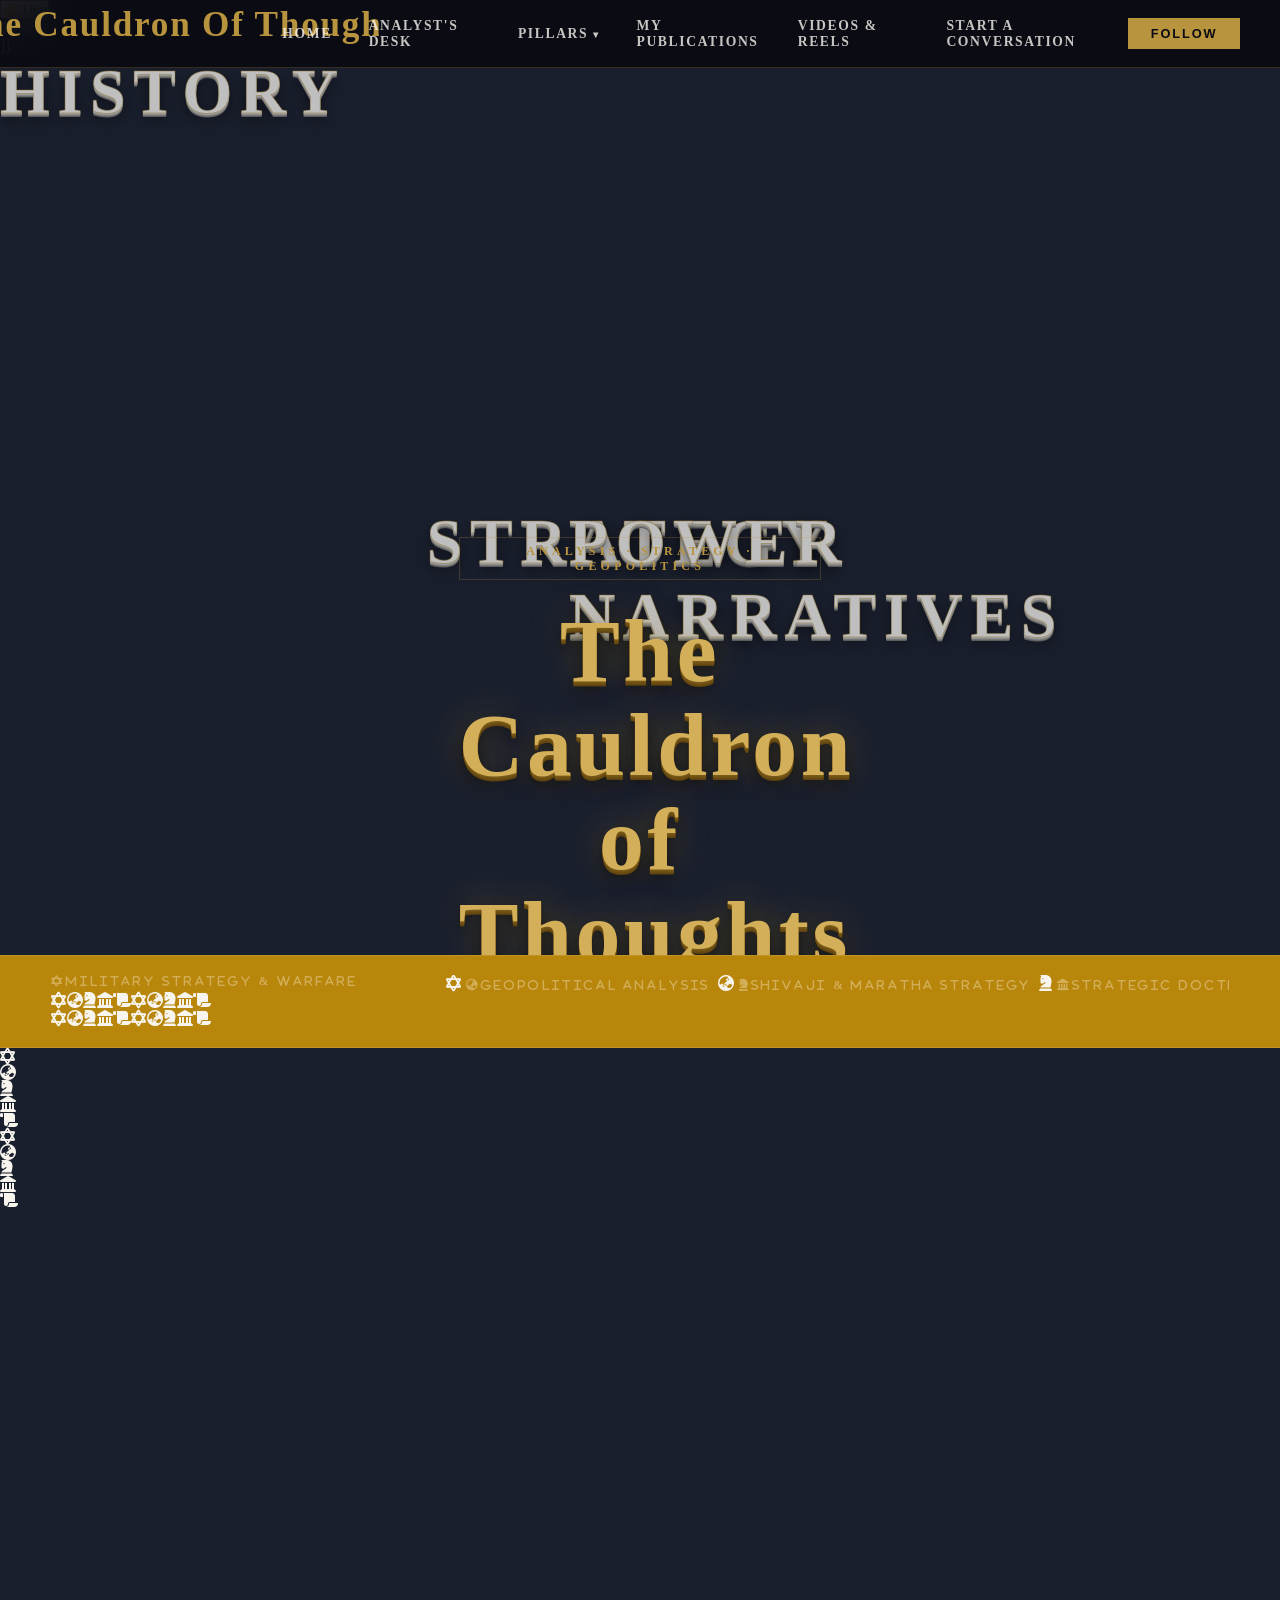
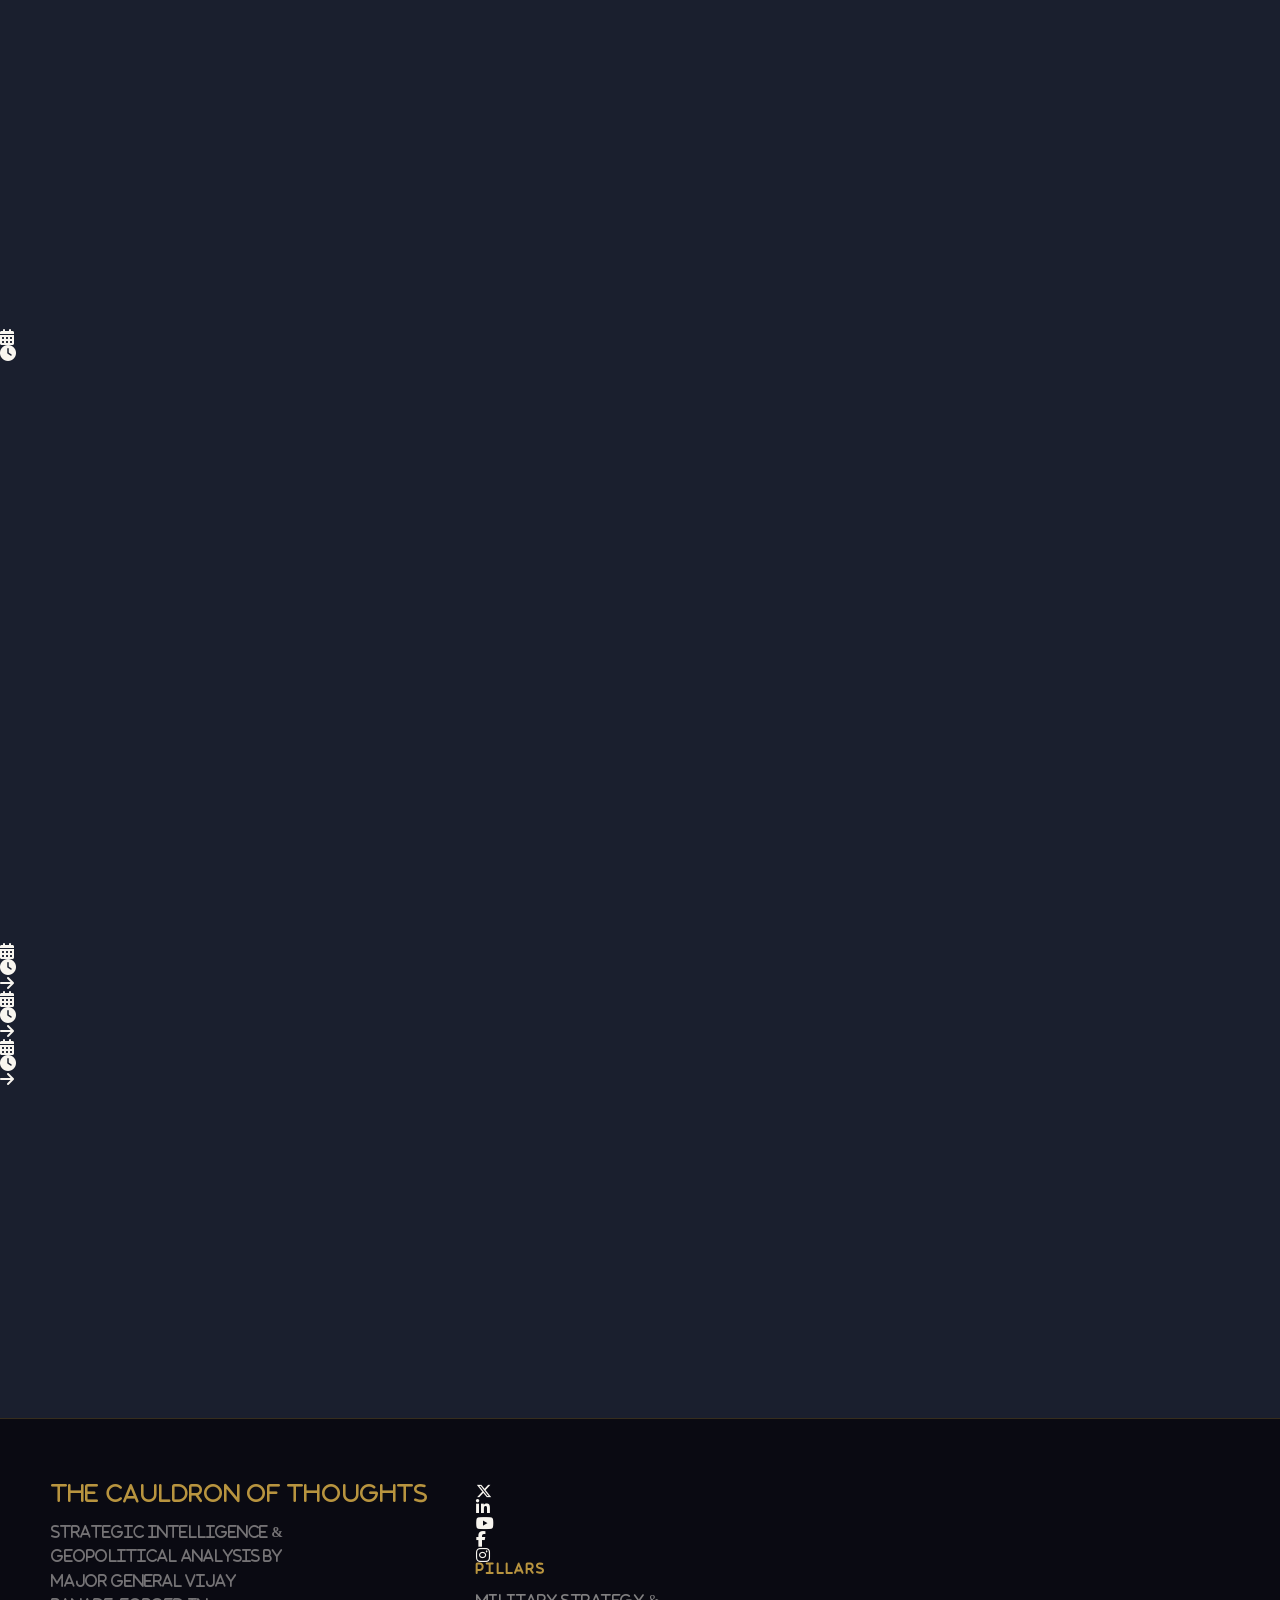
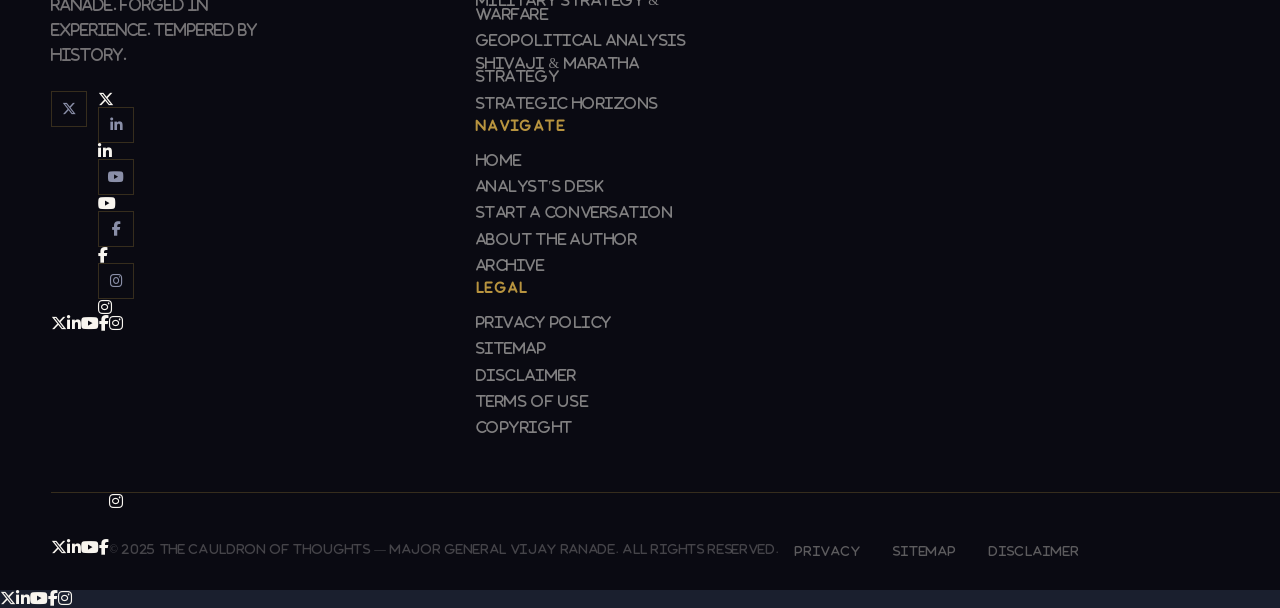
==== commit 9702806f: "Update index.html" ====
--- a/index.html
+++ b/index.html
@@ -1,160 +1,156 @@
 <!DOCTYPE html>
 <html lang="en">
+  
+  
 <head>
-  <meta charset="UTF-8">
-  <meta name="viewport" content="width=device-width, initial-scale=1.0">
-  <title>The Cauldron of Thoughts</title>
-  
-  <link href="https://fonts.googleapis.com/css2?family=Playfair+Display:wght@700;900&family=Cinzel:wght@700;900&family=Source+Serif+4:ital,wght@0,300;0,400;1,300&family=Rajdhani:wght@400;500;600;700&display=swap" rel="stylesheet">
-  <link href="https://cdnjs.cloudflare.com/ajax/libs/font-awesome/6.5.0/css/all.min.css" rel="stylesheet">
-
-  <style>
-    :root {
-      --ink: #0a0a12;
-      --gold: #b8943f;
-      --gold-light: #d4af5a;
-      --gold-pale: #f5edda;
-      --crimson: #7a1c1c;
-      --crimson-light: #9b2525;
-      --slate: #1a1f2e;
-      --slate-mid: #252d42;
-      --slate-light: #323c58;
-      --off-white: #f8f5ef;
-      --muted: #8a8fa8;
-      --border: rgba(184,148,63,0.25);
-    }
-
-    *, *::before, *::after { 
-      margin: 0; 
-      padding: 0; 
-      box-sizing: border-box;
-    }
-
-    html { 
-      scroll-behavior: smooth; 
-    }
-
-    body {
-      font-family: 'Rajdhani', sans-serif;
-      background: var(--slate);
-      color: var(--off-white);
-      overflow-x: hidden;
-      cursor: default;
-    }
-
-    /* ─── HERO ─── */
-    .hero {
-      position: relative;
-      height: 100vh;
-      min-height: 600px;
-      overflow: hidden;
-      display: flex;
-      flex-direction: column;
-      align-items: center;
-      justify-content: center;
-    }
-
-    /* Slider Tracks */
-    .slider-track {
-      position: absolute;
-      inset: 0;
-      display: flex;
-      width: 300%;
-      animation: slideLeft 10s ease-in-out infinite;
-    }
-
-    .slide {
-      flex: 0 0 33.333%;
-      position: relative;
-      display: flex;
-      align-items: center;
-      justify-content: center;
-    }
-
-    .slide-bg {
-      position: absolute;
-      inset: 0;
-      background-size: cover;
-      background-position: center;
-      filter: brightness(0.75) saturate(1);
-    }
-
-    .slide:nth-child(1) .slide-bg {
-      background-image: url('https://blogger.googleusercontent.com/img/b/R29vZ2xl/[base64]/s1920/Gemini_Generated_Image_xf26z8xf26z8xf26.png');
-    }
-    .slide:nth-child(2) .slide-bg {
-      background-image: url('https://blogger.googleusercontent.com/img/b/R29vZ2xl/AVvXsEhlTyduGEYESq4GArBTMHpPkAV0-Gorf152AgV7pqfIfueYb1gmWTin0tmqoy1KxaruzpIBp0vTj8UU8NDse7hboDNfBUvOZsa-aNorTaTeuSKMuFzEL0Mtbx1JzQajp45dHd0yjywLO0LWSx0czitBSX5_UoffmfdpyJhKzL3ZcGCrwtrmYHb2zU4IabM/s1920/Gemini_Generated_Image_wa3ockwa3ockwa3o.png');
-    }
-    .slide:nth-child(3) .slide-bg {
-      background-image: url('https://blogger.googleusercontent.com/img/b/R29vZ2xl/AVvXsEjYuHBaf7KR8WkqUgNSXE4Rm8oR-Y0KWe00SGFWRGhPBx-6iH3KBg5bmOox-xdeRn1gVnU1vfLoamQ6NFFpkP6QpA2hQPw23mqw2TOvdtk75FCivMXmtJHPtOBG2rwozOcz-D4CpydFd7sIG1mk_ub-sh-27eOlomCuVKc5qNSgd-l2CQW3kMcCGe-o7gw/s1920/Gemini_Generated_Image_3j99a53j99a53j99.png');
-    }
-
-    .slide-word {
-      position: relative;
-      z-index: 2;
-      font-family: 'Cinzel', serif;
-      font-size: clamp(3rem, 5vw, 9rem);
-      font-weight: 900;
-      color: white;
-      -webkit-text-stroke: 1px rgba(184,148,63,0.5);
-      letter-spacing: 0.12em;
-      text-transform: uppercase;
-      user-select: none;
-      transform: translateY(280px);
-      text-shadow:
+
+<meta charset='UTF-8'/>
+<meta content='width=device-width, initial-scale=1.0' name='viewport'/>
+<title>The Cauldron of Thoughts</title>
+<link href='https://fonts.googleapis.com/css2?family=Playfair+Display:wght@700;900&amp;family=Cinzel:wght@700;900&amp;family=Source+Serif+4:ital,wght@0,300;0,400;1,300&amp;family=Rajdhani:wght@400;500;600;700&amp;display=swap' rel='stylesheet'/>
+<link href='https://cdnjs.cloudflare.com/ajax/libs/font-awesome/6.5.0/css/all.min.css' rel='stylesheet'/>
+<style>
+  :root {
+    --ink: #0a0a12;
+    --gold: #b8943f;
+    --gold-light: #d4af5a;
+    --gold-pale: #f5edda;
+    --crimson: #7a1c1c;
+    --crimson-light: #9b2525;
+    --slate: #1a1f2e;
+    --slate-mid: #252d42;
+    --slate-light: #323c58;
+    --off-white: #f8f5ef;
+    --muted: #8a8fa8;
+    --border: rgba(184,148,63,0.25);
+  }
+
+  *, *::before, *::after { margin: 0; padding: 0; box-sizing: border-box;}
+
+  html { scroll-behavior: smooth; }
+
+  body {
+    font-family: &#39;Rajdhani&#39;, sans-serif;
+    background: var(--slate);
+    color: var(--off-white);
+    overflow-x: hidden;
+    cursor: default;
+  }
+
+  /* &#9472;&#9472;&#9472; HERO &#9472;&#9472;&#9472; */
+  .hero {
+    position: relative;
+    height: 100vh;
+    min-height: 600px;
+    overflow: hidden;
+    display: flex;
+    flex-direction: column;
+    align-items: center;
+    justify-content: center;
+  }
+
+  /* Slider */
+  .slider-track {
+    position: absolute;
+    inset: 0;
+    display: flex;
+    width: 300%;
+    animation: slideLeft 10s ease-in-out infinite;
+  }
+
+  .slide {
+    flex: 0 0 33.333%;
+    position: relative;
+    display: flex;
+    align-items: center;
+    justify-content: center;
+  }
+
+  .slide-bg {
+    position: absolute;
+    inset: 0;
+    background-size: cover;
+    background-position: center;
+    filter: brightness(0.75) saturate(1);
+  }
+
+  .slide:nth-child(1) .slide-bg {
+    background-image: url(&#39;https://blogger.googleusercontent.com/img/b/R29vZ2xl/[base64]/s1920/Gemini_Generated_Image_xf26z8xf26z8xf26.png&#39;);
+  }
+  .slide:nth-child(2) .slide-bg {
+    background-image: url(&#39;https://blogger.googleusercontent.com/img/b/R29vZ2xl/AVvXsEhlTyduGEYESq4GArBTMHpPkAV0-Gorf152AgV7pqfIfueYb1gmWTin0tmqoy1KxaruzpIBp0vTj8UU8NDse7hboDNfBUvOZsa-aNorTaTeuSKMuFzEL0Mtbx1JzQajp45dHd0yjywLO0LWSx0czitBSX5_UoffmfdpyJhKzL3ZcGCrwtrmYHb2zU4IabM/s1920/Gemini_Generated_Image_wa3ockwa3ockwa3o.png&#39;);
+  }
+  .slide:nth-child(3) .slide-bg {
+    background-image: url(&#39;https://blogger.googleusercontent.com/img/b/R29vZ2xl/AVvXsEjYuHBaf7KR8WkqUgNSXE4Rm8oR-Y0KWe00SGFWRGhPBx-6iH3KBg5bmOox-xdeRn1gVnU1vfLoamQ6NFFpkP6QpA2hQPw23mqw2TOvdtk75FCivMXmtJHPtOBG2rwozOcz-D4CpydFd7sIG1mk_ub-sh-27eOlomCuVKc5qNSgd-l2CQW3kMcCGe-o7gw/s1920/Gemini_Generated_Image_3j99a53j99a53j99.png&#39;);
+  }
+
+  .slide-word {
+    position: relative;
+    z-index: 2;
+    font-family: &#39;Cinzel&#39;, serif;
+    font-size: clamp(3rem, 5vw, 9rem);
+    font-weight: 900;
+    color: white;
+    -webkit-text-stroke: 1px rgba(184,148,63,0.5);
+    letter-spacing: 0.12em;
+    text-transform: uppercase;
+    user-select: none;
+  transform: translateY(280px);
+  text-shadow:
         0 1px 0 #e0e0e0,
         0 2px 0 #bdbdbd,
         0 3px 0 #9c9c9c,
         0 4px 0 #7a7a7a,
         0 5px 12px rgba(0,0,0,0.45),
         0 12px 30px rgba(0,0,0,0.35);
-      opacity: 2;
-    }
-
-    @keyframes slideLeft {
-      0%, 28%   { transform: translateX(0); }
-      33%, 61%  { transform: translateX(-33.333%); }
-      66%, 94%  { transform: translateX(-66.666%); }
-      99%, 100% { transform: translateX(0); }
-    }
-
-    /* Hero Layout Elements */
-    .hero-overlay {
-      position: absolute;
-      inset: 0;
-      background: linear-gradient(to bottom, rgba(10,10,18,0.1) 0%, rgba(10,10,18,0.55) 60%, rgba(26,31,46,1) 100%);
-      z-index: 3;
-    }
-
-    .hero-content {
-      position: relative;
-      z-index: 4;
-      text-align: center;
-      padding: 2rem;
-    }
-
-    .hero-badge {
-      display: inline-block;
-      font-family: 'Rajdhani', sans-serif;
-      font-size: 0.75rem;
-      font-weight: 600;
-      letter-spacing: 0.35em;
-      color: var(--gold);
-      text-transform: uppercase;
-      border: 1px solid var(--border);
-      padding: 0.35rem 1.2rem;
-      margin-bottom: 1.5rem;
-      animation: fadeDown 1s ease 0.2s both;
-    }
-
-    .hero-title {
-      font-family: 'Cinzel', serif;
-      font-size: clamp(2.8rem, 7vw, 6.5rem);
-      font-weight: 900;
-      color: var(--gold-light);
-      line-height: 1.05;
-      letter-spacing: 0.04em;
-      text-shadow:
+    opacity: 2;
+  }
+
+  @keyframes slideLeft {
+    0%, 28%   { transform: translateX(0); }
+    33%, 61%  { transform: translateX(-33.333%); }
+    66%, 94%  { transform: translateX(-66.666%); }
+    99%, 100% { transform: translateX(0); }
+  }
+
+  /* Hero overlay */
+  .hero-overlay {
+    position: absolute;
+    inset: 0;
+    background: linear-gradient(to bottom, rgba(10,10,18,0.1) 0%, rgba(10,10,18,0.55) 60%, rgba(26,31,46,1) 100%);
+    z-index: 3;
+  }
+
+  /* Hero content */
+  .hero-content {
+    position: relative;
+    z-index: 4;
+    text-align: center;
+    padding: 2rem;
+  }
+
+  .hero-badge {
+    display: inline-block;
+    font-family: &#39;Rajdhani&#39;, sans-serif;
+    font-size: 0.75rem;
+    font-weight: 600;
+    letter-spacing: 0.35em;
+    color: var(--gold);
+    text-transform: uppercase;
+    border: 1px solid var(--border);
+    padding: 0.35rem 1.2rem;
+    margin-bottom: 1.5rem;
+    animation: fadeDown 1s ease 0.2s both;
+  }
+
+  .hero-title {
+    font-family: &#39;Cinzel&#39;, serif;
+    font-size: clamp(2.8rem, 7vw, 6.5rem);
+    font-weight: 900;
+    color: var(--gold-light);
+    line-height: 1.05;
+    letter-spacing: 0.04em;
+    text-shadow:
         0 1px 0 #7a5a18,
         0 2px 0 #745516,
         0 3px 0 #6d4f14,
@@ -163,475 +159,1435 @@
         0 6px 10px rgba(0,0,0,0.35),
         0 12px 25px rgba(0,0,0,0.45),
         0 0 35px rgba(212,175,55,0.35);
-      animation: fadeDown 1s ease 0.4s both;
+    animation: fadeDown 1s ease 0.4s both;
+  }
+
+  .hero-sub {
+    font-family: &#39;Source Serif 4&#39;, serif;
+    font-size: clamp(1rem, 2.5vw, 1.4rem);
+    font-weight: 300;
+    font-style: italic;
+    color: rgba(248,245,239,0.65);
+    margin-top: 1rem;
+    letter-spacing: 0.04em;
+    animation: fadeDown 1s ease 0.6s both;
+  }
+
+  .hero-line {
+    width: 80px;
+    height: 1px;
+    background: var(--gold);
+    margin: 1.6rem auto 0;
+    animation: expandLine 1s ease 0.8s both;
+  }
+
+  @keyframes fadeDown {
+    from { opacity: 0; transform: translateY(-24px); }
+    to   { opacity: 1; transform: translateY(0); }
+  }
+  @keyframes expandLine {
+    from { width: 0; opacity: 0; }
+    to   { width: 80px; opacity: 1; }
+  }
+
+  /* &#9472;&#9472;&#9472; NAVBAR &#9472;&#9472;&#9472; */
+  .navbar {
+    position: fixed;
+    top: 0; left: 0; right: 0;
+    z-index: 100;
+    display: flex;
+    align-items: center;
+    justify-content: space-between;
+    padding: 0 2.5rem;
+    height: 68px;
+    background: rgba(10,10,18,0.92);
+    backdrop-filter: blur(16px);
+    border-bottom: 1px solid var(--border);
+    transition: all 0.35s ease;
+  }
+
+  .navbar.scrolled {
+    background: rgba(10,10,18,0.98);
+    box-shadow: 0 4px 24px rgba(0,0,0,0.5);
+  }
+
+  .nav-logo {
+    font-family: &#39;Cinzel&#39;, serif;
+    font-size: 1.1rem;
+    font-weight: 700;
+    color: var(--gold);
+    letter-spacing: 0.05em;
+    text-decoration: none;
+    white-space: nowrap;
+  }
+  
+  .nav-logo img {
+    height: 30px;      /* controls logo size */
+    width: auto;
+
+    max-width: 100%;
+    object-fit: contain;
+
+    display: block;
+
+    /* keeps it inside navbar neatly */
+    transform: scale(2);
     }
 
-    .hero-sub {
-      font-family: 'Source Serif 4', serif;
-      font-size: clamp(1rem, 2.5vw, 1.4rem);
-      font-weight: 300;
-      font-style: italic;
-      color: rgba(248,245,239,0.65);
-      margin-top: 1rem;
-      letter-spacing: 0.04em;
-      animation: fadeDown 1s ease 0.6s both;
-    }
-
-    .hero-line {
-      width: 80px;
-      height: 1px;
-      background: var(--gold);
-      margin: 1.6rem auto 0;
-      animation: expandLine 1s ease 0.8s both;
-    }
-
-    @keyframes fadeDown {
-      from { opacity: 0; transform: translateY(-24px); }
-      to   { opacity: 1; transform: translateY(0); }
-    }
-    @keyframes expandLine {
-      from { width: 0; opacity: 0; }
-      to   { width: 80px; opacity: 1; }
-    }
-
-    /* ─── NAVBAR ─── */
-    .navbar {
-      position: fixed;
-      top: 0; left: 0; right: 0;
-      z-index: 100;
-      display: flex;
-      align-items: center;
-      justify-content: space-between;
-      padding: 0 2.5rem;
-      height: 68px;
-      background: rgba(10,10,18,0.92);
-      backdrop-filter: blur(16px);
-      border-bottom: 1px solid var(--border);
-      transition: all 0.35s ease;
-    }
-
-    .navbar.scrolled {
-      background: rgba(10,10,18,0.98);
-      box-shadow: 0 4px 24px rgba(0,0,0,0.5);
-    }
-
-    .nav-logo {
-      font-family: 'Cinzel', serif;
-      font-size: 1.1rem;
-      font-weight: 700;
-      color: var(--gold);
-      text-decoration: none;
-      white-space: nowrap;
-    }
-    
-    .nav-logo img {
-      height: 30px;
-      width: auto;
-      max-width: 100%;
-      object-fit: contain;
-      display: block;
-      transform: scale(2);
-    }
-
-    .nav-links {
-      display: flex;
-      align-items: center;
-      gap: 0.3rem;
-      list-style: none;
-    }
-
-    .nav-link {
-      font-family: 'Rajdhani', sans-serif;
-      font-size: 0.85rem;
-      font-weight: 600;
-      letter-spacing: 0.12em;
-      text-transform: uppercase;
-      color: rgba(248,245,239,0.8);
-      text-decoration: none;
-      padding: 0.5rem 1rem;
-      transition: color 0.25s;
-      cursor: pointer;
-    }
-
-    .nav-link:hover { color: var(--gold); }
-
-    .dropdown { position: relative; }
-    .dropdown-menu {
-      position: absolute;
-      top: 100%;
-      left: 50%;
-      transform: translateX(-50%) translateY(10px);
-      background: var(--slate-mid);
-      border: 1px solid var(--border);
-      padding: 0.5rem 0;
-      list-style: none;
-      min-width: 180px;
-      opacity: 0;
-      visibility: hidden;
-      pointer-events: none;
-      transition: all 0.3s ease;
-      box-shadow: 0 8px 32px rgba(0,0,0,0.4);
-    }
-
-    .dropdown:hover .dropdown-menu {
-      opacity: 1;
-      visibility: visible;
-      transform: translateX(-50%) translateY(0);
-      pointer-events: all;
-    }
-
-    .dropdown-link {
-      display: block;
-      padding: 0.65rem 1.5rem;
-      font-family: 'Rajdhani', sans-serif;
-      font-size: 0.8rem;
-      font-weight: 500;
-      letter-spacing: 0.08em;
-      color: rgba(248,245,239,0.75);
-      text-decoration: none;
-      transition: all 0.2s;
-    }
-    .dropdown-link:hover {
-      background: rgba(184,148,63,0.08);
-      color: var(--gold-light);
-      padding-left: 1.8rem;
-    }
-
-    /* ─── SECTIONS & TYPOGRAPHY ─── */
-    .section-tag {
-      font-family: 'Rajdhani', sans-serif;
-      font-size: 0.7rem;
-      font-weight: 700;
-      letter-spacing: 0.4em;
-      text-transform: uppercase;
-      color: var(--gold);
-      margin-bottom: 0.6rem;
-    }
-
-    .section-heading {
-      font-family: 'Cinzel', serif;
-      font-size: clamp(1.6rem, 3.5vw, 2.5rem);
-      font-weight: 700;
-      color: var(--off-white);
-      letter-spacing: 0.04em;
-    }
-
-    /* Custom Layout Components */
-    .blog-card {
-      position: relative;
-      overflow: hidden;
-      text-decoration: none;
-    }
-    .blog-card::before {
-      content: '';
-      position: absolute;
-      inset: 0;
-      background: linear-gradient(to top, rgba(10,10,18,0.95) 0%, rgba(10,10,18,0.4) 50%, transparent 100%);
-      z-index: 1;
-      transition: background 0.4s;
-    }
-    .blog-card-bg {
-      position: absolute;
-      inset: 0;
-      background-size: cover;
-      background-position: center;
-    }
-    .blog-card-title {
-      font-family: 'Cinzel', serif;
-      font-size: clamp(1rem, 1.8vw, 1.25rem);
-      font-weight: 700;
-      color: var(--off-white);
-      line-height: 1.35;
-      margin-bottom: 0.8rem;
-      transition: color 0.25s;
-    }
-    .blog-card:hover .blog-card-title { color: var(--gold-light); }
-    .blog-card-meta {
-      font-size: 0.72rem;
-      font-weight: 500;
-      letter-spacing: 0.05em;
-    }
-
-    .analyst-blog-card {
-      text-decoration: none;
-      transition: transform 0.4s cubic-bezier(0.22,1,0.36,1), box-shadow 0.4s;
-    }
-    .analyst-blog-card::before {
-      content: '';
-      position: absolute;
-      inset: 0;
-    }
-
-    /* ─── TICKER MODULE ─── */
-    .ticker-container {
-      position: relative;
-    }
-    .ticker-wrap { overflow: hidden; }
-    .ticker {
-      display: flex;
-      gap: 5rem;
-      animation: ticker 22s linear infinite;
-      white-space: nowrap;
-      width: max-content;
-    }
-    .ticker-item {
-      font-family: 'Rajdhani', sans-serif;
-      font-size: 0.72rem;
-      letter-spacing: 0.06em;
-    }
-    @keyframes ticker {
-      0% { transform: translate3d(0, 0, 0); }
-      100% { transform: translate3d(-50%, 0, 0); }
-    }
-
-    /* ─── UTILITY & APP CONTROLS ─── */
-    .follow-input {
-      background: rgba(255,255,255,0.04);
-      border: none;
-      padding: 0.9rem 1.4rem;
-      color: var(--off-white);
-      font-family: 'Rajdhani', sans-serif;
-    }
-
-    .footer-bottom p {
-      font-size: 0.72rem;
-      letter-spacing: 0.06em;
-      color: rgba(248,245,239,0.25);
-    }
-
-    .footer-bottom-links {
-      display: flex;
-      gap: 2rem;
-      list-style: none;
-    }
-
-    @media (max-width: 768px) {
-      .footer-top { grid-template-columns: 1fr 1fr; gap: 2rem; }
-      .follow-section { flex-direction: column; align-items: flex-start; }
-      .follow-form { flex-direction: column; width: 100%; }
-      .follow-input { width: 100%; }
-    }
-    @media (max-width: 480px) {
-      .footer-top { grid-template-columns: 1fr; }
-    }
-
-    /* ─── PAGE HERO BANNER ─── */
-    .breadcrumb .sep { color: rgba(184,148,63,0.4); }
-    .page-banner h1 {
-      font-family: 'Cinzel', serif;
-      font-size: clamp(2rem, 5vw, 3.8rem);
-      font-weight: 900;
-      color: var(--gold-light);
-      letter-spacing: 0.04em;
-      line-height: 1.15;
-      text-shadow: 0 0 40px rgba(184,148,63,0.2);
-    }
-
-    .profile-retd {
-      font-family: 'Source Serif 4', serif;
-      font-style: italic;
-      font-size: clamp(1rem, 1.6vw, 1.3rem);
-      font-weight: 300;
-    }
-
-    .prose em { font-style: italic; color: rgba(248,245,239,0.6); }
-
-    /* ─── CONTENT PLACEHOLDER ─── */
-    .content-placeholder {
-      border: 1px dashed rgba(184,148,63,0.2);
-      padding: 3rem;
-      text-align: center;
-      border-radius: 4px;
-    }
-
-    .form-submit {
-      border: none;
-      padding: 0.9rem 2.4rem;
-      font-family: 'Rajdhani', sans-serif;
-      font-size: 0.8rem;
-      font-weight: 700;
-      letter-spacing: 0.22em;
-      text-transform: uppercase;
-      cursor: pointer;
-      transition: background 0.25s, transform 0.15s;
-      align-self: flex-start;
-      margin-top: 0.4rem;
-    }
-    .form-submit:hover { 
-      background: var(--gold-light); 
-      transform: scale(1.03); 
-    }
-
-    /* App Interactive Boxes */
-    #likeBox {
-      margin: 20px 0;
-      padding: 15px;
-      background: var(--slate-mid);
-      border: 1px solid var(--border);
-      display: inline-block;
-      border-radius: 4px;
-    }
-    #likeBox button {
-      background: var(--crimson);
-      color: white;
-      border: none;
-      padding: 8px 16px;
-      cursor: pointer;
-      font-family: 'Rajdhani', sans-serif;
-      font-weight: bold;
-      transition: background 0.2s;
-    }
-    #likeBox button:hover {
-      background: var(--crimson-light);
-    }
-    #likeBox p {
-      margin-top: 8px;
-      font-size: 0.9rem;
-    }
-  </style>
+  .nav-links {
+    display: flex;
+    align-items: center;
+    gap: 0.3rem;
+    list-style: none;
+  }
+
+  .nav-item { position: relative; }
+
+  .nav-link {
+    display: flex;
+    align-items: center;
+    gap: 0.3rem;
+    font-family: &#39;Rajdhani&#39;, sans-serif;
+    font-size: 0.85rem;
+    font-weight: 600;
+    letter-spacing: 0.12em;
+    text-transform: uppercase;
+    color: rgba(248,245,239,0.8);
+    text-decoration: none;
+    padding: 0.5rem 1rem;
+    transition: color 0.25s;
+    cursor: pointer;
+  }
+
+  .nav-link:hover { color: var(--gold); }
+
+  .nav-link .chevron {
+    font-size: 0.65rem;
+    transition: transform 0.25s;
+    display: inline-block;
+  }
+
+  .nav-item:hover .chevron { transform: rotate(180deg); }
+
+  /* Active underline */
+  .nav-link::after {
+    content: &#39;&#39;;
+    position: absolute;
+    bottom: -2px; left: 50%; right: 50%;
+    height: 1px;
+    background: var(--gold);
+    transition: left 0.3s, right 0.3s;
+  }
+  .nav-link:hover::after { left: 1rem; right: 1rem; }
+
+  /* Dropdown */
+  .dropdown {
+    position: absolute;
+    top: calc(100% + 8px);
+    left: 50%;
+    transform: translateX(-50%);
+    background: rgba(10,10,18,0.97);
+    border: 1px solid var(--border);
+    min-width: 260px;
+    padding: 0.5rem 0;
+    opacity: 0;
+    visibility: hidden;
+    transform: translateX(-50%) translateY(-8px);
+    transition: all 0.3s ease;
+    pointer-events: none;
+    backdrop-filter: blur(16px);
+  }
+
+  .nav-item:hover .dropdown {
+    opacity: 1;
+    visibility: visible;
+    transform: translateX(-50%) translateY(0);
+    pointer-events: all;
+  }
+
+  .dropdown-link {
+    display: block;
+    padding: 0.65rem 1.5rem;
+    font-family: &#39;Rajdhani&#39;, sans-serif;
+    font-size: 0.8rem;
+    font-weight: 500;
+    letter-spacing: 0.08em;
+    color: rgba(248,245,239,0.75);
+    text-decoration: none;
+    text-transform: uppercase;
+    transition: background 0.2s, color 0.2s, padding-left 0.2s;
+    border-left: 2px solid transparent;
+  }
+  .dropdown-link:hover {
+    background: rgba(184,148,63,0.08);
+    color: var(--gold);
+    padding-left: 2rem;
+    border-left-color: var(--gold);
+  }
+
+  .nav-follow-btn {
+    font-family: &#39;Rajdhani&#39;, sans-serif;
+    font-size: 0.8rem;
+    font-weight: 700;
+    letter-spacing: 0.15em;
+    text-transform: uppercase;
+    color: var(--ink);
+    background: var(--gold);
+    border: none;
+    padding: 0.5rem 1.4rem;
+    cursor: pointer;
+    transition: background 0.25s, transform 0.15s;
+  }
+  .nav-follow-btn:hover {
+    background: var(--gold-light);
+    transform: scale(1.04);
+  }
+  .nav-follow-btn:active { transform: scale(0.97); }
+
+  /* Hamburger */
+  .hamburger { display: none; flex-direction: column; gap: 5px; cursor: pointer; padding: 0.4rem; }
+  .hamburger span { display: block; width: 22px; height: 1.5px; background: var(--off-white); transition: all 0.3s; }
+
+  /* &#9472;&#9472;&#9472; SECTION LABELS &#9472;&#9472;&#9472; */
+  .section-label {
+    font-family: &#39;Rajdhani&#39;, sans-serif;
+    font-size: 0.7rem;
+    font-weight: 700;
+    letter-spacing: 0.4em;
+    text-transform: uppercase;
+    color: var(--gold);
+    margin-bottom: 0.6rem;
+  }
+
+  .section-heading {
+    font-family: &#39;Cinzel&#39;, serif;
+    font-size: clamp(1.6rem, 3.5vw, 2.5rem);
+    font-weight: 700;
+    color: var(--off-white);
+    letter-spacing: 0.02em;
+    line-height: 1.2;
+  }
+
+  .gold-rule {
+    width: 48px;
+    height: 2px;
+    background: var(--gold);
+    margin: 1.2rem 0 2rem;
+  }
+
+  /* &#9472;&#9472;&#9472; BLOG GRID &#9472;&#9472;&#9472; */
+  .blog-section {
+    padding: 6rem 4vw 5rem;
+    background: var(--slate);
+  }
+
+  .section-header {
+    margin-bottom: 0.5rem;
+  }
+
+  .blog-grid {
+    display: grid;
+    grid-template-columns: repeat(auto-fill, minmax(280px, 1fr));
+    gap: 1.5rem;
+  }
+
+  .blog-card {
+    position: relative;
+    background: var(--slate-mid);
+    border: 1px solid var(--border);
+    aspect-ratio: 1 / 1;
+    display: flex;
+    flex-direction: column;
+    justify-content: flex-end;
+    overflow: hidden;
+    cursor: pointer;
+    transition: transform 0.4s cubic-bezier(0.22,1,0.36,1), box-shadow 0.4s;
+    text-decoration: none;
+  }
+
+  .blog-card::before {
+    content: &#39;&#39;;
+    position: absolute;
+    inset: 0;
+    background: linear-gradient(to top, rgba(10,10,18,0.95) 0%, rgba(10,10,18,0.4) 50%, transparent 100%);
+    z-index: 1;
+    transition: background 0.4s;
+  }
+
+  .blog-card-bg {
+    position: absolute;
+    inset: 0;
+    background-size: cover;
+    background-position: center;
+    filter: brightness(0.5) saturate(0.4);
+    transform: scale(1);
+    transition: transform 0.7s cubic-bezier(0.22,1,0.36,1), filter 0.5s;
+  }
+
+  .blog-card:hover {
+    transform: translateY(-6px);
+    box-shadow: 0 20px 48px rgba(0,0,0,0.5);
+  }
+  .blog-card:hover .blog-card-bg {
+    transform: scale(1.08);
+    filter: brightness(0.4) saturate(0.5);
+  }
+  .blog-card:hover::before {
+    background: linear-gradient(to top, rgba(10,10,18,0.97) 0%, rgba(10,10,18,0.55) 55%, transparent 100%);
+  }
+
+  .blog-card-tag {
+    position: absolute;
+    top: 1.2rem; left: 1.2rem;
+    z-index: 2;
+    font-size: 0.62rem;
+    font-weight: 700;
+    letter-spacing: 0.25em;
+    text-transform: uppercase;
+    color: var(--gold);
+    background: rgba(10,10,18,0.75);
+    border: 1px solid var(--border);
+    padding: 0.25rem 0.7rem;
+  }
+
+  .blog-card-body {
+    position: relative;
+    z-index: 2;
+    padding: 1.5rem 1.4rem 1.6rem;
+  }
+
+  .blog-card-title {
+    font-family: &#39;Playfair Display&#39;, serif;
+    font-size: clamp(1rem, 1.8vw, 1.25rem);
+    font-weight: 700;
+    color: var(--off-white);
+    line-height: 1.35;
+    margin-bottom: 0.8rem;
+    transition: color 0.25s;
+  }
+  .blog-card:hover .blog-card-title { color: var(--gold-light); }
+
+  .blog-card-meta {
+    font-size: 0.72rem;
+    font-weight: 500;
+    letter-spacing: 0.08em;
+    color: var(--muted);
+    text-transform: uppercase;
+    display: flex;
+    align-items: center;
+    gap: 0.6rem;
+  }
+  .blog-card-meta span { display: flex; align-items: center; gap: 0.3rem; }
+
+  .card-arrow {
+    position: absolute;
+    bottom: 1.4rem; right: 1.4rem;
+    z-index: 2;
+    width: 36px; height: 36px;
+    border: 1px solid var(--border);
+    display: flex; align-items: center; justify-content: center;
+    color: var(--gold);
+    font-size: 0.9rem;
+    opacity: 0;
+    transform: translate(6px, 6px);
+    transition: opacity 0.3s, transform 0.3s;
+  }
+  .blog-card:hover .card-arrow {
+    opacity: 1;
+    transform: translate(0, 0);
+  }
+  
+  .analyst-blog-card {
+    position: relative;
+    background: var(--slate-mid);
+    border: 1px solid var(--border);
+    aspect-ratio: 3 / 1;
+    display: flex;
+    flex-direction: column;
+    justify-content: flex-end;
+    overflow: hidden;
+    cursor: pointer;
+    transition: transform 0.4s cubic-bezier(0.22,1,0.36,1), box-shadow 0.4s;
+    text-decoration: none;
+  }
+
+  .analyst-blog-card::before {
+    content: &#39;&#39;;
+    position: absolute;
+    inset: 0;
+    background: linear-gradient(to top, rgba(10,10,18,0.95) 0%, rgba(10,10,18,0.4) 50%, transparent 100%);
+    z-index: 1;
+    transition: background 0.4s;
+  }
+
+  .analyst-blog-card-bg {
+    position: absolute;
+    inset: 0;
+    background-size: cover;
+    background-position: center;
+    filter: brightness(0.5) saturate(0.4);
+    transform: scale(1);
+    transition: transform 0.7s cubic-bezier(0.22,1,0.36,1), filter 0.5s;
+  }
+
+  .analyst-blog-card:hover {
+    transform: translateY(-6px);
+    box-shadow: 0 20px 48px rgba(0,0,0,0.5);
+  }
+  .analyst-blog-card:hover .blog-card-bg {
+    transform: scale(1.08);
+    filter: brightness(0.4) saturate(0.5);
+  }
+  .analyst-blog-card:hover::before {
+    background: linear-gradient(to top, rgba(10,10,18,0.97) 0%, rgba(10,10,18,0.55) 55%, transparent 100%);
+  }
+
+  .analyst-blog-card-tag {
+    position: absolute;
+    top: 1.2rem; left: 1.2rem;
+    z-index: 2;
+    font-size: 0.62rem;
+    font-weight: 700;
+    letter-spacing: 0.25em;
+    text-transform: uppercase;
+    color: var(--gold);
+    background: rgba(10,10,18,0.75);
+    border: 1px solid var(--border);
+    padding: 0.25rem 0.7rem;
+  }
+
+  .analyst-blog-card-body {
+    position: relative;
+    z-index: 2;
+    padding: 1.5rem 1.4rem 1.6rem;
+  }
+
+  .analyst-blog-card-title {
+    font-family: &#39;Playfair Display&#39;, serif;
+    font-size: clamp(1rem, 1.8vw, 1.25rem);
+    font-weight: 700;
+    color: var(--off-white);
+    line-height: 1.35;
+    margin-bottom: 0.8rem;
+    transition: color 0.25s;
+  }
+  .analyst-blog-card:hover .blog-card-title { color: var(--gold-light); }
+
+  .analyst-blog-card-meta {
+    font-size: 0.72rem;
+    font-weight: 500;
+    letter-spacing: 0.08em;
+    color: var(--muted);
+    text-transform: uppercase;
+    display: flex;
+    align-items: center;
+    gap: 0.6rem;
+  }
+  .analyst-blog-card-meta span { display: flex; align-items: center; gap: 0.3rem; }
+  
+  .analyst-blog-card {
+  min-height: 420px;
+  background: linear-gradient(
+    135deg,
+    rgba(18, 27, 58, 0.95),
+    rgba(5, 8, 22, 1)
+  );
+  padding: 2.5rem;
+}
+
+.analyst-author-content {
+  display: flex;
+  align-items: center;
+  gap: 3rem;
+  height: 100%;
+  position: relative;
+  z-index: 2;
+}
+
+.analyst-author-image {
+  flex: 0 0 320px;
+}
+
+.analyst-author-image img {
+  width: 100%;
+  height: 400px;
+  object-fit: cover;
+  border: 1px solid var(--border);
+}
+
+.analyst-author-info {
+  flex: 1;
+  max-width: 700px;
+}
+
+.analyst-label {
+  display: inline-block;
+  color: var(--gold);
+  font-size: 0.75rem;
+  letter-spacing: 0.2em;
+  text-transform: uppercase;
+  margin-bottom: 1rem;
+}
+
+.analyst-author-name {
+  font-family: &#39;Playfair Display&#39;, serif;
+  font-size: clamp(1rem, 2vw, 2rem);
+  color: var(--gold);
+  margin-bottom: 1rem;
+}
+
+.analyst-author-summary {
+  color: var(--muted);
+  line-height: 1.8;
+  font-size: 1rem;
+  margin-bottom: 1.5rem;
+  max-width: 60ch;
+}
+
+@media (max-width: 900px) {
+  .analyst-author-content {
+    flex-direction: column;
+    text-align: center;
+  }
+
+  .analyst-author-image {
+    flex: none;
+    width: 100%;
+    max-width: 320px;
+  }
+}
+
+  .card-arrow {
+    position: absolute;
+    bottom: 1.4rem; right: 1.4rem;
+    z-index: 2;
+    width: 36px; height: 36px;
+    border: 1px solid var(--border);
+    display: flex; align-items: center; justify-content: center;
+    color: var(--gold);
+    font-size: 0.9rem;
+    opacity: 0;
+    transform: translate(6px, 6px);
+    transition: opacity 0.3s, transform 0.3s;
+  }
+  .blog-card:hover .card-arrow {
+    opacity: 1;
+    transform: translate(0, 0);
+  }
+
+  /* &#9472;&#9472;&#9472; FEATURED STRIP &#9472;&#9472;&#9472; */
+  .featured-strip {
+    background: darkgoldenrod;
+    border-top: 1px solid rgba(255,255,255,0.1);
+    border-bottom: 1px solid rgba(255,255,255,0.1);
+    padding: 1.2rem 4vw;
+    overflow: hidden;
+    position: relative;
+  }
+
+  .ticker-wrap { overflow: hidden; }
+  .ticker {
+    display: flex;
+    gap: 5rem;
+    animation: ticker 22s linear infinite;
+    white-space: nowrap;
+    width: max-content;
+  }
+  .ticker-item {
+    font-family: &#39;Rajdhani&#39;, sans-serif;
+    font-size: 0.72rem;
+    font-weight: 700;
+    letter-spacing: 0.25em;
+    text-transform: uppercase;
+    color: black;
+  }
+  .ticker-item i { color: var(--gold-light); margin-right: 0.5rem; }
+
+  @keyframes ticker {
+    0%   { transform: translateX(0); }
+    100% { transform: translateX(-50%); }
+  }
+
+  /* &#9472;&#9472;&#9472; FOLLOW SECTION &#9472;&#9472;&#9472; */
+  .follow-section {
+    padding: 5rem 4vw;
+    background: var(--slate-mid);
+    border-top: 1px solid var(--border);
+    display: flex;
+    align-items: center;
+    justify-content: space-between;
+    gap: 2rem;
+    flex-wrap: wrap;
+  }
+
+  .follow-text .section-label { margin-bottom: 0.4rem; }
+  .follow-text p {
+    font-size: 1.05rem;
+    color: rgba(248,245,239,0.6);
+    max-width: 420px;
+    line-height: 1.7;
+  }
+
+  .follow-form {
+    display: flex;
+    gap: 0;
+    border: 1px solid var(--border);
+    overflow: hidden;
+    flex-shrink: 0;
+  }
+  .follow-input {
+    background: rgba(255,255,255,0.04);
+    border: none;
+    padding: 0.9rem 1.4rem;
+    color: var(--off-white);
+    font-family: &#39;Rajdhani&#39;, sans-serif;
+    font-size: 0.9rem;
+    font-weight: 500;
+    letter-spacing: 0.05em;
+    width: 260px;
+    outline: none;
+  }
+  .follow-input::placeholder { color: var(--muted); }
+  .follow-btn {
+    background: var(--gold);
+    color: var(--ink);
+    border: none;
+    padding: 0.9rem 1.8rem;
+    font-family: &#39;Rajdhani&#39;, sans-serif;
+    font-size: 0.78rem;
+    font-weight: 700;
+    letter-spacing: 0.2em;
+    text-transform: uppercase;
+    cursor: pointer;
+    white-space: nowrap;
+    transition: background 0.25s;
+  }
+  .follow-btn:hover { background: var(--gold-light); }
+
+  /* &#9472;&#9472;&#9472; FOOTER &#9472;&#9472;&#9472; */
+  footer {
+    background: var(--ink);
+    border-top: 1px solid var(--border);
+    padding: 4rem 4vw 2rem;
+  }
+
+  .footer-top {
+    display: grid;
+    grid-template-columns: 1.4fr 1fr 1fr 1fr;
+    gap: 3rem;
+    padding-bottom: 3rem;
+    border-bottom: 1px solid var(--border);
+  }
+
+  .footer-brand .nav-logo { display: block; font-size: 1.3rem; margin-bottom: 1rem; }
+  .footer-brand p {
+    font-size: 0.88rem;
+    line-height: 1.75;
+    color: rgba(248,245,239,0.45);
+    max-width: 240px;
+  }
+
+  .footer-social {
+    display: flex;
+    gap: 0.7rem;
+    margin-top: 1.5rem;
+  }
+
+  .social-icon {
+    width: 36px; height: 36px;
+    border: 1px solid var(--border);
+    display: flex; align-items: center; justify-content: center;
+    color: var(--muted);
+    font-size: 0.9rem;
+    text-decoration: none;
+    transition: border-color 0.25s, color 0.25s, background 0.25s, transform 0.2s;
+  }
+  .social-icon:hover {
+    border-color: var(--gold);
+    color: var(--gold);
+    background: rgba(184,148,63,0.08);
+    transform: translateY(-3px);
+  }
+
+  .footer-col h4 {
+    font-family: &#39;Cinzel&#39;, serif;
+    font-size: 0.75rem;
+    font-weight: 700;
+    letter-spacing: 0.2em;
+    text-transform: uppercase;
+    color: var(--gold);
+    margin-bottom: 1.2rem;
+  }
+
+  .footer-links { list-style: none; }
+  .footer-links li { margin-bottom: 0.6rem; }
+  .footer-links a {
+    font-size: 0.85rem;
+    color: rgba(248,245,239,0.5);
+    text-decoration: none;
+    letter-spacing: 0.04em;
+    transition: color 0.25s, padding-left 0.25s;
+    display: inline-block;
+  }
+  .footer-links a:hover {
+    color: var(--gold-light);
+    padding-left: 6px;
+  }
+
+  .footer-bottom {
+    display: flex;
+    align-items: center;
+    justify-content: space-between;
+    padding-top: 2rem;
+    flex-wrap: wrap;
+    gap: 1rem;
+  }
+
+  .footer-bottom p {
+    font-size: 0.72rem;
+    letter-spacing: 0.06em;
+    color: rgba(248,245,239,0.25);
+  }
+
+  .footer-bottom-links {
+    display: flex;
+    gap: 2rem;
+    list-style: none;
+  }
+  .footer-bottom-links a {
+    font-size: 0.72rem;
+    letter-spacing: 0.08em;
+    text-transform: uppercase;
+    color: rgba(248,245,239,0.35);
+    text-decoration: none;
+    transition: color 0.25s;
+  }
+  .footer-bottom-links a:hover { color: var(--gold); }
+
+  /* &#9472;&#9472;&#9472; SCROLL REVEAL &#9472;&#9472;&#9472; */
+  .reveal {
+    opacity: 0;
+    transform: translateY(32px);
+    transition: opacity 0.7s ease, transform 0.7s ease;
+  }
+  .reveal.visible {
+    opacity: 1;
+    transform: translateY(0);
+  }
+
+  /* &#9472;&#9472;&#9472; MOBILE &#9472;&#9472;&#9472; */
+  @media (max-width: 768px) {
+    .hamburger { display: flex; }
+    .nav-links { display: none; flex-direction: column; position: fixed; top: 68px; left: 0; right: 0; background: rgba(10,10,18,0.99); padding: 1rem 0 2rem; border-bottom: 1px solid var(--border); }
+    .nav-links.open { display: flex; }
+    .nav-link { padding: 0.8rem 2rem; font-size: 1rem; }
+    .dropdown { position: static; opacity: 1; visibility: visible; transform: none; background: rgba(255,255,255,0.04); pointer-events: all; display: none; }
+    .nav-item.open .dropdown { display: block; }
+    .nav-follow-btn { display: none; }
+
+    .footer-top { grid-template-columns: 1fr 1fr; gap: 2rem; }
+    .follow-section { flex-direction: column; align-items: flex-start; }
+    .follow-form { flex-direction: column; width: 100%; }
+    .follow-input { width: 100%; }
+  }
+
+  @media (max-width: 480px) {
+    .footer-top { grid-template-columns: 1fr; }
+  }
+  
+  
+  /* &#9472;&#9472;&#9472; PAGE HERO BANNER &#9472;&#9472;&#9472; */
+  .page-banner {
+    position: relative;
+    height: 340px;
+    display: flex;
+    align-items: flex-end;
+    justify-content: flex-start;
+    padding: 0 4vw 3rem;
+    overflow: hidden;
+    margin-top: 68px;
+  }
+  .page-banner-bg {
+    position: absolute;
+    inset: 0;
+    background-image: url(&#39;https://images.unsplash.com/photo-1526778548025-fa2f459cd5c1?w=1600&#39;);
+    background-size: cover;
+    background-position: center 30%;
+    filter: brightness(0.22) saturate(0.5);
+  }
+  .page-banner-overlay {
+    position: absolute;
+    inset: 0;
+    background: linear-gradient(to right, rgba(10,10,18,0.9) 40%, transparent 100%);
+  }
+  .page-banner-content { position: relative; z-index: 2; }
+  .breadcrumb {
+    font-size: 0.7rem;
+    font-weight: 600;
+    letter-spacing: 0.3em;
+    text-transform: uppercase;
+    color: var(--gold);
+    margin-bottom: 0.8rem;
+    display: flex;
+    align-items: center;
+    gap: 0.6rem;
+  }
+  .breadcrumb a { color: rgba(248,245,239,0.45); text-decoration: none; transition: color 0.2s; }
+  .breadcrumb a:hover { color: var(--gold); }
+  .breadcrumb .sep { color: rgba(184,148,63,0.4); }
+  .page-banner h1 {
+    font-family: &#39;Cinzel&#39;, serif;
+    font-size: clamp(2rem, 5vw, 3.8rem);
+    font-weight: 900;
+    color: var(--gold-light);
+    letter-spacing: 0.04em;
+    line-height: 1.1;
+  }
+  .page-banner-rule { width: 48px; height: 2px; background: var(--gold); margin-top: 1rem; }
+ 
+  /* &#9472;&#9472;&#9472; MAIN WRAPPER &#9472;&#9472;&#9472; */
+  .desk-wrapper {
+    max-width: 960px;
+    margin: 0 auto;
+    padding: 5rem 4vw 6rem;
+  }
+ 
+  /* &#9472;&#9472;&#9472; PROFILE HEADER: photo + name on the same line &#9472;&#9472;&#9472; */
+  .profile-header {
+    display: flex;
+    align-items: center;
+    gap: 3rem;
+    padding-bottom: 3rem;
+    border-bottom: 1px solid var(--border);
+    margin-bottom: 4rem;
+  }
+  .profile-photo-frame {
+    position: relative;
+    flex-shrink: 0;
+    width: 200px;
+    height: 240px;
+    overflow: hidden;
+    border: 1px solid var(--border);
+  }
+  .profile-photo-frame::after {
+    content: &#39;&#39;;
+    position: absolute;
+    top: 10px; left: 10px; right: -10px; bottom: -10px;
+    border: 1px solid rgba(184,148,63,0.15);
+    z-index: 0;
+    pointer-events: none;
+  }
+  .profile-photo-frame img {
+    width: 100%; height: 100%;
+    object-fit: cover;
+    display: block;
+    filter: grayscale(15%) contrast(1.05);
+    transition: filter 0.5s, transform 0.6s;
+    position: relative;
+    z-index: 1;
+  }
+  .profile-photo-frame:hover img { filter: grayscale(0%) contrast(1.08); transform: scale(1.04); }
+  .profile-photo-placeholder {
+    width: 100%; height: 100%;
+    background: var(--slate-mid);
+    display: flex;
+    flex-direction: column;
+    align-items: center;
+    justify-content: center;
+    gap: 0.8rem;
+    position: relative;
+    z-index: 1;
+  }
+  .profile-photo-placeholder i { font-size: 2.8rem; color: rgba(184,148,63,0.25); }
+  .profile-photo-placeholder span {
+    font-size: 0.62rem;
+    letter-spacing: 0.15em;
+    text-transform: uppercase;
+    color: rgba(184,148,63,0.3);
+    text-align: center;
+    padding: 0 1rem;
+    line-height: 1.6;
+  }
+  .profile-identity { flex: 1; }
+  .profile-rank {
+    font-size: 0.65rem;
+    font-weight: 700;
+    letter-spacing: 0.4em;
+    text-transform: uppercase;
+    color: var(--gold);
+    margin-bottom: 0.6rem;
+    display: flex;
+    align-items: center;
+    gap: 0.6rem;
+  }
+  .profile-rank::before,
+  .profile-rank::after {
+    content: &#39;&#39;;
+    display: inline-block;
+    width: 24px;
+    height: 1px;
+    background: var(--gold);
+    opacity: 0.5;
+  }
+  .profile-name {
+    font-family: &#39;Cinzel&#39;, serif;
+    font-size: clamp(1.6rem, 3vw, 2.4rem);
+    font-weight: 900;
+    color: var(--gold-light);
+    letter-spacing: 0.04em;
+    line-height: 1.15;
+    text-shadow: 0 0 40px rgba(184,148,63,0.2);
+  }
+  .profile-retd {
+    font-family: &#39;Source Serif 4&#39;, serif;
+    font-style: italic;
+    font-size: clamp(1rem, 1.6vw, 1.3rem);
+    font-weight: 300;
+    color: rgba(248,245,239,0.45);
+    letter-spacing: 0.08em;
+    margin-left: 0.5rem;
+  }
+  .profile-divider { width: 48px; height: 2px; background: var(--gold); margin: 1.2rem 0; }
+  .profile-tags { display: flex; flex-wrap: wrap; gap: 0.5rem; }
+  .profile-tag {
+    font-size: 0.6rem;
+    font-weight: 700;
+    letter-spacing: 0.18em;
+    text-transform: uppercase;
+    color: var(--gold);
+    background: rgba(184,148,63,0.08);
+    border: 1px solid var(--border);
+    padding: 0.28rem 0.75rem;
+  }
+ 
+  /* &#9472;&#9472;&#9472; CONTENT SECTION &#9472;&#9472;&#9472; */
+  .content-section {
+    margin-bottom: 4rem;
+    padding-bottom: 4rem;
+    border-bottom: 1px solid var(--border);
+  }
+  .content-section:last-child { border-bottom: none; margin-bottom: 0; padding-bottom: 0; }
+ 
+  /* &#9472;&#9472;&#9472; PROSE TYPOGRAPHY &#9472;&#9472;&#9472; */
+  .prose {
+    font-family: &#39;Source Serif 4&#39;, serif;
+    font-size: 1.08rem;
+    font-weight: 300;
+    line-height: 1.9;
+    color: rgba(248,245,239,0.78);
+  }
+  .prose p { margin-bottom: 1.5rem; }
+  .prose p:last-child { margin-bottom: 0; }
+  .prose strong { font-weight: 400; color: var(--gold-light); }
+  .prose em { font-style: italic; color: rgba(248,245,239,0.6); }
+ 
+  /* &#9472;&#9472;&#9472; CONTENT PLACEHOLDER &#9472;&#9472;&#9472; */
+  .content-placeholder {
+    border: 1px dashed rgba(184,148,63,0.3);
+    background: rgba(184,148,63,0.04);
+    padding: 2.5rem 2rem;
+    text-align: center;
+  }
+  .content-placeholder i { font-size: 2rem; color: rgba(184,148,63,0.3); margin-bottom: 1rem; display: block; }
+  .content-placeholder p {
+    font-size: 0.78rem;
+    font-weight: 600;
+    letter-spacing: 0.18em;
+    text-transform: uppercase;
+    color: rgba(184,148,63,0.45);
+    line-height: 1.8;
+  }
+  .content-placeholder p span {
+    display: block;
+    font-weight: 400;
+    letter-spacing: 0.06em;
+    text-transform: none;
+    color: rgba(248,245,239,0.3);
+    margin-top: 0.4rem;
+    font-size: 0.85rem;
+    font-family: &#39;Source Serif 4&#39;, serif;
+    font-style: italic;
+  }
+ 
+  /* &#9472;&#9472;&#9472; PULL QUOTE &#9472;&#9472;&#9472; */
+  .pull-quote {
+    border-left: 3px solid var(--gold);
+    padding: 1.2rem 2rem;
+    margin: 2.5rem 0;
+    background: rgba(184,148,63,0.05);
+  }
+  .pull-quote p {
+    font-family: &#39;Playfair Display&#39;, serif;
+    font-size: 1.25rem;
+    font-style: italic;
+    color: var(--gold-light);
+    line-height: 1.65;
+    margin: 0;
+  }
+  .pull-quote cite {
+    display: block;
+    margin-top: 0.8rem;
+    font-family: &#39;Rajdhani&#39;, sans-serif;
+    font-size: 0.7rem;
+    font-weight: 700;
+    letter-spacing: 0.2em;
+    text-transform: uppercase;
+    color: var(--muted);
+    font-style: normal;
+  }
+ 
+  /* &#9472;&#9472;&#9472; CONTACT SECTION &#9472;&#9472;&#9472; */
+  .contact-section {
+    background: var(--slate-mid);
+    border: 1px solid var(--border);
+    padding: 3rem 3rem 3.5rem;
+    position: relative;
+    overflow: hidden;
+  }
+  .contact-section::before {
+    content: &#39;&#39;;
+    position: absolute;
+    top: 0; right: 0;
+    width: 200px; height: 200px;
+    background: radial-gradient(circle, rgba(184,148,63,0.06) 0%, transparent 70%);
+    pointer-events: none;
+  }
+  .contact-grid {
+    display: grid;
+    grid-template-columns: 1fr 1fr;
+    gap: 3rem;
+    margin-top: 2.5rem;
+    align-items: start;
+  }
+  .contact-info-block p {
+    font-size: 0.95rem;
+    line-height: 1.85;
+    color: rgba(248,245,239,0.55);
+    margin-bottom: 2rem;
+  }
+  .contact-direct { display: flex; flex-direction: column; gap: 0.8rem; }
+  .contact-direct-item {
+    display: flex;
+    align-items: center;
+    gap: 1rem;
+    padding: 1rem 1.2rem;
+    border: 1px solid var(--border);
+    background: rgba(255,255,255,0.02);
+    text-decoration: none;
+    transition: border-color 0.25s, background 0.25s, transform 0.2s;
+    cursor: pointer;
+  }
+  .contact-direct-item:hover { border-color: var(--gold); background: rgba(184,148,63,0.06); transform: translateX(4px); }
+  .contact-direct-item i { font-size: 1.1rem; color: var(--gold); width: 20px; flex-shrink: 0; }
+  .contact-direct-item .cdi-label {
+    font-size: 0.62rem;
+    font-weight: 700;
+    letter-spacing: 0.25em;
+    text-transform: uppercase;
+    color: var(--muted);
+    display: block;
+  }
+  .contact-direct-item .cdi-value { font-size: 0.9rem; font-weight: 500; color: var(--off-white); letter-spacing: 0.04em; }
+ 
+  /* &#9472;&#9472;&#9472; CONTACT FORM &#9472;&#9472;&#9472; */
+  .contact-form { display: flex; flex-direction: column; gap: 1rem; }
+  .form-row { display: grid; grid-template-columns: 1fr 1fr; gap: 1rem; }
+  .form-group { display: flex; flex-direction: column; gap: 0.4rem; }
+  .form-label { font-size: 0.6rem; font-weight: 700; letter-spacing: 0.25em; text-transform: uppercase; color: var(--gold); }
+  .form-input,
+  .form-textarea,
+  .form-select {
+    background: rgba(255,255,255,0.03);
+    border: none;
+    border-bottom: 1px solid rgba(184,148,63,0.3);
+    padding: 0.75rem 0.8rem;
+    color: var(--off-white);
+    font-family: &#39;Rajdhani&#39;, sans-serif;
+    font-size: 0.9rem;
+    font-weight: 500;
+    letter-spacing: 0.04em;
+    outline: none;
+    transition: border-color 0.25s, background 0.25s;
+    width: 100%;
+  }
+  .form-input::placeholder,
+  .form-textarea::placeholder { color: rgba(138,143,168,0.5); }
+  .form-input:focus,
+  .form-textarea:focus,
+  .form-select:focus { border-color: var(--gold); background: rgba(184,148,63,0.04); }
+  .form-select option { background: var(--slate); color: var(--off-white); }
+  .form-textarea { resize: vertical; min-height: 120px; }
+  .form-submit {
+    background: var(--gold);
+    color: var(--ink);
+    border: none;
+    padding: 0.9rem 2.4rem;
+    font-family: &#39;Rajdhani&#39;, sans-serif;
+    font-size: 0.8rem;
+    font-weight: 700;
+    letter-spacing: 0.22em;
+    text-transform: uppercase;
+    cursor: pointer;
+    transition: background 0.25s, transform 0.15s;
+    align-self: flex-start;
+    margin-top: 0.4rem;
+  }
+  .form-submit:hover { background: var(--gold-light); transform: scale(1.03); }
+  .form-submit:active { transform: scale(0.97); }
+  .form-success {
+    display: none;
+    padding: 1rem 1.4rem;
+    border: 1px solid rgba(184,148,63,0.4);
+    background: rgba(184,148,63,0.08);
+    font-size: 0.78rem;
+    font-weight: 600;
+    letter-spacing: 0.15em;
+    text-transform: uppercase;
+    color: var(--gold);
+  }
+ 
+  /* &#9472;&#9472;&#9472; ANALYST&#39;S DESK RESPONSIVE OVERRIDES &#9472;&#9472;&#9472; */
+  @media (max-width: 960px) {
+    .contact-grid { grid-template-columns: 1fr; gap: 2rem; }
+  }
+  @media (max-width: 768px) {
+    .profile-header { flex-direction: column; align-items: flex-start; gap: 1.8rem; }
+    .profile-photo-frame { width: 160px; height: 200px; }
+    .form-row { grid-template-columns: 1fr; }
+    .contact-section { padding: 2rem 1.4rem; }
+  }
+  @media (max-width: 480px) {
+    .desk-wrapper { padding: 3rem 5vw 4rem; }
+  }
+  
+</style>
 </head>
 <body>
-
-  <nav class="navbar" id="mainNavbar">
-    <a href="#" class="nav-logo">The Cauldron</a>
-    <ul class="nav-links">
-      <li><a href="#" class="nav-link">Home</a></li>
-      <li class="dropdown">
-        <a href="#" class="nav-link">Categories <i class="fas fa-chevron-down" style="font-size:0.7rem; margin-left:3px;"></i></a>
-        <ul class="dropdown-menu">
-          <li><a href="#" class="dropdown-link">History</a></li>
-          <li><a href="#" class="dropdown-link">Philosophy</a></li>
-          <li><a href="#" class="dropdown-link">Art & Design</a></li>
-        </ul>
-      </li>
-      <li><a href="#" class="nav-link">About</a></li>
-      <li><a href="#" class="nav-link">Contact</a></li>
-    </ul>
-  </nav>
-
-  <header class="hero">
-    <div class="slider-track">
-      <div class="slide">
-        <div class="slide-bg"></div>
-        <div class="slide-word">History</div>
+  
+ <div id="likeBox">
+  <button onclick="likePost()">👍 Like</button>
+  <p><span id="likeCount">0</span> Likes</p>
+</div>
+
+<script>
+let count = localStorage.getItem("blogLikes") || 0;
+document.getElementById("likeCount").innerText = count;
+
+function likePost() {
+  count++;
+  localStorage.setItem("blogLikes", count);
+  document.getElementById("likeCount").innerText = count;
+}
+</script>]]>
+
+<!-- &#9552;&#9552;&#9552; NAVBAR &#9552;&#9552;&#9552; -->
+<nav class='navbar' id='navbar'>
+  <a class='nav-logo' href='#'> <img alt='The Cauldron Of Thoughts' src='https://blogger.googleusercontent.com/img/b/R29vZ2xl/AVvXsEi_nFb0JskRehMk0VchnczF-l53YIwIZRcnzsm0zaPdkPl8SuZYgKsKXZamqQb-mVJaDM-2P6vzSUK-hTt5fwmyar3RpHmUgd3ZwVjWuC9aNQjiwHYFdmtI5bgojtW8eQyto5osjr0Tka1Rj9kp-4wm6U76gBZQNJmKULUSQzst2cslnHAK0o4wduM1UbQ/s320/Gemini_Generated_Image_njckhjnjckhjnjck.png'/></a>
+
+  <ul class='nav-links' id='navLinks'>
+    <li class='nav-item'><a class='nav-link' href='#'>Home</a></li>
+    <li class='nav-item'><a class='nav-link' href='https://acauldronofthought.blogspot.com/p/analyst-desk.html?m=1#'>Analyst&#39;s Desk</a></li>
+
+    <li class='nav-item'>
+      <a class='nav-link' href='#'>Pillars <span class='chevron'>&#9662;</span></a>
+      <div class='dropdown'>
+        <a class='dropdown-link' href='#'>Military Strategy &amp; Warfare</a>
+        <a class='dropdown-link' href='#'>Geopolitical Analysis</a>
+        <a class='dropdown-link' href='#'>Shivaji &amp; Maratha Strategy</a>
+        <a class='dropdown-link' href='#'>Strategic Horizons</a>
       </div>
-      <div class="slide">
-        <div class="slide-bg"></div>
-        <div class="slide-word">Mythos</div>
-      </div>
-      <div class="slide">
-        <div class="slide-bg"></div>
-        <div class="slide-word">Essence</div>
+    </li>
+    <li class='nav-item'><a class='nav-link' href='#'>My Publications</a></li>
+    <li class='nav-item'><a class='nav-link' href='#'>Videos &amp; Reels</a></li>
+    <li class='nav-item'><a class='nav-link' href='#conversation'>Start a Conversation</a></li>
+  </ul>
+
+  <button class='nav-follow-btn' onclick='document.getElementById(&apos;follow&apos;).scrollIntoView({behavior:&apos;smooth&apos;})'>Follow</button>
+
+  <div class='hamburger' id='hamburger' onclick='toggleMenu()'>
+    <span/><span/><span/>
+  </div>
+</nav>
+
+<!-- &#9552;&#9552;&#9552; HERO &#9552;&#9552;&#9552; -->
+<section class='hero'>
+  <div class='slider-track'>
+    <div class='slide'>
+      <div class='slide-bg'/>
+      <span class='slide-word'>History</span>
+    </div>
+    <div class='slide'>
+      <div class='slide-bg'/>
+      <span class='slide-word'>Strategy</span>
+    </div>
+    <div class='slide'>
+      <div class='slide-bg'/>
+      <span class='slide-word'>Power Narratives</span>
+    </div>
+  </div>
+  <div class='hero-overlay'/>
+  <div class='hero-content'>
+    <div class='hero-badge'>Analysis &#183; Strategy &#183; Geopolitics</div>
+    <h1 class='hero-title'>The Cauldron<br/>of Thoughts</h1>
+    <p class='hero-sub'>By Major General Vijay Ranade</p>
+    <div class='hero-line'/>
+  </div>
+</section>
+
+<!-- &#9552;&#9552;&#9552; TICKER &#9552;&#9552;&#9552; -->
+<div class='featured-strip'>
+  <div class='ticker-wrap'>
+    <div class='ticker'>
+      <span class='ticker-item'><i class='fas fa-star-of-david'/>Military Strategy &amp; Warfare</span>
+      <span class='ticker-item'><i class='fas fa-globe-asia'/>Geopolitical Analysis</span>
+      <span class='ticker-item'><i class='fas fa-chess-knight'/>Shivaji &amp; Maratha Strategy</span>
+      <span class='ticker-item'><i class='fas fa-landmark'/>Strategic Doctrine</span>
+      <span class='ticker-item'><i class='fas fa-scroll'/>Historical Perspectives</span>
+      <span class='ticker-item'><i class='fas fa-star-of-david'/>Military Strategy &amp; Warfare</span>
+      <span class='ticker-item'><i class='fas fa-globe-asia'/>Geopolitical Analysis</span>
+      <span class='ticker-item'><i class='fas fa-chess-knight'/>Shivaji &amp; Maratha Strategy</span>
+      <span class='ticker-item'><i class='fas fa-landmark'/>Strategic Doctrine</span>
+      <span class='ticker-item'><i class='fas fa-scroll'/>Historical Perspectives</span>
+    </div>
+  </div>
+</div>
+
+<!-- &#9552;&#9552;&#9552; BLOG GRID &#9552;&#9552;&#9552; -->
+<section class='blog-section'>
+        <div class='section-header reveal'>
+    <h2 class='section-heading'>From the Analyst&#39;s Desk</h2>
+    <div class='gold-rule'/>
+  </div>
+  
+   <!-- Card 1 -->
+    <a class='analyst-blog-card reveal' href='#'>
+
+  <div class='analyst-author-content'>
+
+    <!-- Left Image -->
+    <div class='analyst-author-image'><img alt='Author' src='https://blogger.googleusercontent.com/img/b/R29vZ2xl/AVvXsEiBZXQjLj5XQKlxJcNNqHKaaweLFxzEV4ERVaZKPBPGpVkcUhEfJXM_mRRX29S22XEJmvAFP9FpSPk3ErsYRf_d0CDjQ_CUrtzSeLF6Y-gooUn1NEsVr7AUZOKPRWQO4_QvGhkixfPTJePKIBbQh8hj66WDNpDw2w_sGFTmY5TS3jm0IcjUb3PPe14G_I8/s1048/Gemini_Generated_Image_5ywmoc5ywmoc5ywm%20(1).png'/></div>
+
+    <!-- Right Content -->
+    <div class='analyst-author-info'>
+      <span class='analyst-label'>ABOUT THE ANALYST</span>
+
+      <h3 class='analyst-author-name'>
+        Major General Vijay Ranade (RETD)
+      </h3>
+
+      <p class='analyst-author-summary'>
+        Author, educator, dietician, and child-development advocate with over
+        three decades of experience. Having worked across education,
+        healthcare, insurance, and community development, she is passionate
+        about nurturing young minds through engaging stories that inspire
+        confidence, kindness, and lifelong values.
+      </p>
+
+      <div class='analyst-blog-card-meta'>
+        <span><i class='fas fa-calendar-alt'/> Jan 2025</span>
+        <span><i class='fas fa-clock'/> 8 min read</span>
       </div>
     </div>
-    <div class="hero-overlay"></div>
-    <div class="hero-content">
-      <span class="hero-badge">Welcome Traveler</span>
-      <h1 class="hero-title">The Cauldron<br>of Thoughts</h1>
-      <p class="hero-sub">Where historical narratives meet conceptual aesthetics</p>
-      <div class="hero-line"></div>
-    </div>
-  </header>
-
-  <section class="ticker-container" style="background: var(--slate-mid); padding: 12px 0; border-bottom: 1px solid var(--border);">
-    <div class="ticker-wrap">
-      <div class="ticker">
-        <span class="ticker-item"><i class="fas fa-scroll" style="color: var(--gold); margin-right: 8px;"></i> New Book Design Edition Released</span>
-        <span class="ticker-item"><i class="fas fa-feather" style="color: var(--gold); margin-right: 8px;"></i> Exploring Minimalist Pink and Gold Aesthetics</span>
-        <span class="ticker-item"><i class="fas fa-hourglass-half" style="color: var(--gold); margin-right: 8px;"></i> Historical Chronicles Part III arriving soon</span>
-        <span class="ticker-item"><i class="fas fa-scroll" style="color: var(--gold); margin-right: 8px;"></i> New Book Design Edition Released</span>
-        <span class="ticker-item"><i class="fas fa-feather" style="color: var(--gold); margin-right: 8px;"></i> Exploring Minimalist Pink and Gold Aesthetics</span>
-        <span class="ticker-item"><i class="fas fa-hourglass-half" style="color: var(--gold); margin-right: 8px;"></i> Historical Chronicles Part III arriving soon</span>
+
+  </div>
+
+</a>
+</section>
+        
+<section class='blog-section'>
+  
+ 
+  
+  <div class='section-header reveal'>
+    <h2 class='section-heading'>From the Cauldron</h2>
+    <div class='gold-rule'/>
+  </div>
+
+  <div class='blog-grid'>
+    <!-- Card 1 -->
+    <a class='blog-card reveal' href='#'>
+      <div class='blog-card-bg' style='background-image:url(&apos;https://blogger.googleusercontent.com/img/b/R29vZ2xl/AVvXsEjDqsqD26U0IKq0PIYEBUIdAGdPcjT9OtgzzBF9KL6zyq_difiWfwK1RwzS8s9eZ45hR27N8ZOn2kh3QperG5lhufK0-1Wno_2TaBQKxF0AgWqrNRIURG24c0O__4_E4EfXvBYWB211vaHofVgUnx59GcbRWXbiFiNyeVGllWwWv3QHT-RpI_YCFz0HLG0/s1408/Gemini_Generated_Image_1ta8ib1ta8ib1ta8.png);'/>
+      <div class='blog-card-body'>
+        <h3 class='blog-card-title'>Military Strategy and Warfare</h3>
+        <div class='blog-card-meta'>
+          <span><i class='fas fa-calendar-alt'/> Jan 2025</span>
+          <span><i class='fas fa-clock'/> 8 min read</span>
+        </div>
+      </div>
+      <div class='card-arrow'><i class='fas fa-arrow-right'/></div>
+    </a>
+
+    <!-- Card 2 -->
+    <a class='blog-card reveal' href='#'>
+      <div class='blog-card-bg' style='background-image:url(&apos;https://blogger.googleusercontent.com/img/b/R29vZ2xl/AVvXsEgGRJ4jDH1bRWDk_B2wEWJfvC9upfkVO7h7AckH7Z1580hvKoFa8o5RXzo6bNPphkvyV4f94XHn8Ax59lzPksArgC7ZDp-uvRTIBfQ1hWSC96Yw2D8Us6EW6i36Hs05UuEEVKZAUxC-DAAucJAd9-YNVYpuvFriVYV6KaNWk1mpdVqG-Hgi6dbKkyetvAU/s1408/Gemini_Generated_Image_e7974ae7974ae797.png;);'/>
+      <div class='blog-card-body'>
+        <h3 class='blog-card-title'>Shivaji Maharaj and Maratha Strategy</h3>
+        <div class='blog-card-meta'>
+          <span><i class='fas fa-calendar-alt'/> Feb 2025</span>
+          <span><i class='fas fa-clock'/> 11 min read</span>
+        </div>
+      </div>
+      <div class='card-arrow'><i class='fas fa-arrow-right'/></div>
+    </a>
+
+    <!-- Card 3 -->
+    <a class='blog-card reveal' href='#'>
+      <div class='blog-card-bg' style='background-image:url(&apos;https://blogger.googleusercontent.com/img/b/R29vZ2xl/[base64]/s1408/Gemini_Generated_Image_p5dbv5p5dbv5p5db.png;);'/>
+      <div class='blog-card-body'>
+        <h3 class='blog-card-title'>Geopolitical Analysis</h3>
+        <div class='blog-card-meta'>
+          <span><i class='fas fa-calendar-alt'/> Mar 2025</span>
+          <span><i class='fas fa-clock'/> 14 min read</span>
+        </div>
+      </div>
+      <div class='card-arrow'><i class='fas fa-arrow-right'/></div>
+    </a>
+
+    <!-- Card 4 -->
+    <a class='blog-card reveal' href='#'>
+      <div class='blog-card-bg' style='background-image:url(&apos;https://images.unsplash.com/photo-1461360370896-922624d12aa1?w=800&apos;);'/>
+      <div class='blog-card-body'>
+        <h3 class='blog-card-title'>Strategic Horizons</h3>
+        <div class='blog-card-meta'>
+          <span><i class='fas fa-calendar-alt'/> Apr 2025</span>
+          <span><i class='fas fa-clock'/> 9 min read</span>
+        </div>
+      </div>
+      <div class='card-arrow'><i class='fas fa-arrow-right'/></div>
+    </a>
+  </div>
+</section>
+
+<!-- &#9552;&#9552;&#9552; FOLLOW &#9552;&#9552;&#9552; -->
+<section class='follow-section reveal' id='follow'>
+  <div class='follow-text'>
+    <p class='section-label'>&#8212; Stay Informed</p>
+    <h2 class='section-heading' style='font-size:1.8rem;'>Follow the Cauldron</h2>
+    <div class='gold-rule'/>
+    <p>Receive incisive analysis on military strategy, geopolitics, and historical warfare &#8212; directly in your inbox.</p>
+  </div>
+  <div class='follow-form'>
+    <input class='follow-input' placeholder='Your email address' type='email'/>
+    <button class='follow-btn'>Follow &#8594;</button>
+  </div>
+</section>
+
+<!-- &#9552;&#9552;&#9552; FOOTER &#9552;&#9552;&#9552; -->
+<footer id='conversation'>
+  <div class='footer-top'>
+    <div class='footer-brand'>
+      <a class='nav-logo' href='#'>The Cauldron of Thoughts</a>
+      <p>Strategic intelligence &amp; geopolitical analysis by Major General Vijay Ranade. Forged in experience. Tempered by history.</p>
+      <div class='footer-social'>
+        <a aria-label='Twitter/X' class='social-icon' href='#'><i class='fab fa-x-twitter'/></a>
+        <a aria-label='LinkedIn' class='social-icon' href='#'><i class='fab fa-linkedin-in'/></a>
+        <a aria-label='YouTube' class='social-icon' href='#'><i class='fab fa-youtube'/></a>
+        <a aria-label='Facebook' class='social-icon' href='#'><i class='fab fa-facebook-f'/></a>
+        <a aria-label='Instagram' class='social-icon' href='#'><i class='fab fa-instagram'/></a>
       </div>
     </div>
-  </section>
-
-  <main style="max-width: 1200px; margin: 4rem auto; padding: 0 2rem;">
-    <div class="section-tag">Article Content</div>
-    <h2 class="section-heading" style="margin-bottom: 2rem;">Main Dashboard Display</h2>
-    
-    <div class="content-placeholder">
-      <p class="profile-retd" style="margin-bottom: 1.5rem; color: var(--gold-pale);">"Design is structural storytelling at its absolute peak form."</p>
-      <div class="prose" style="max-width: 800px; margin: 0 auto; color: rgba(248,245,239,0.75); line-height: 1.8;">
-        <p>This runtime interface translates structural schemas straight into compiled HTML elements. You can hook actions dynamically here or embed standard layout structures securely.</p>
-      </div>
-
-      <div id="likeBox">
-        <button onclick="likePost()">👍 Like This Entry</button>
-        <p><span id="likeCount">0</span> Likes recorded locally</p>
-      </div>
-    </div>
-
-    <section style="margin-top: 5rem; padding: 3rem; background: var(--slate-mid); border: 1px solid var(--border); border-radius: 4px;">
-      <div style="max-width: 600px;">
-        <div class="section-tag">Newsletter</div>
-        <h3 class="section-heading" style="font-size: 1.8rem; margin-bottom: 1rem;">Join The Chronicle Base</h3>
-        <p style="color: var(--muted); margin-bottom: 1.5rem;">Receive prompt notices on historical essays, font adjustments, layout styles, and creative design configurations.</p>
-        
-        <form id="subscribeForm" style="display: flex; gap: 10px;" onsubmit="return false;">
-          <input type="email" id="emailInput" class="follow-input" placeholder="Your email address" style="flex: 1; border-radius: 4px;" required>
-          <button type="submit" id="submitBtn" class="form-submit" style="margin: 0; background: var(--gold); color: var(--slate); border-radius: 4px;">Subscribe</button>
-        </form>
-      </div>
-    </section>
-  </main>
-
-  <footer style="background: rgba(10,10,18,0.5); border-top: 1px solid var(--border); padding: 3rem 2rem 1.5rem;">
-    <div style="max-width: 1200px; margin: 0 auto; display: flex; flex-wrap: wrap; justify-content: space-between; align-items: center; gap: 2rem;">
-      <div class="footer-bottom">
-        <p>&copy; 2026 The Cauldron of Thoughts. All rights reserved.</p>
-      </div>
-      <ul class="footer-bottom-links">
-        <li><a href="#" style="color: var(--muted); text-decoration: none; font-size: 0.8rem;" class="nav-link">Disclaimer</a></li>
-        <li><a href="#" style="color: var(--muted); text-decoration: none; font-size: 0.8rem;" class="nav-link">Terms of Use</a></li>
-        <li><a href="#" style="color: var(--muted); text-decoration: none; font-size: 0.8rem;" class="nav-link">Copyright</a></li>
+
+    <div class='footer-col'>
+      <h4>Pillars</h4>
+      <ul class='footer-links'>
+        <li><a href='#'>Military Strategy &amp; Warfare</a></li>
+        <li><a href='#'>Geopolitical Analysis</a></li>
+        <li><a href='#'>Shivaji &amp; Maratha Strategy</a></li>
+        <li><a href='#'>Strategic Horizons</a></li>
       </ul>
     </div>
-  </footer>
-
-  <script>
-    // Navbar Scroll Transformation Effect
-    window.addEventListener('scroll', function() {
-      const navbar = document.getElementById('mainNavbar');
-      if (window.scrollY > 50) {
-        navbar.classList.add('scrolled');
-      } else {
-        navbar.classList.remove('scrolled');
-      }
-    });
-
-    // App Interactive Component Local Liked Database Hook
-    let count = localStorage.getItem("blogLikes") || 0;
-    document.getElementById("likeCount").innerText = count;
-
-    function likePost() {
-      count++;
-      localStorage.setItem("blogLikes", count);
-      document.getElementById("likeCount").innerText = count;
+
+    <div class='footer-col'>
+      <h4>Navigate</h4>
+      <ul class='footer-links'>
+        <li><a href='#'>Home</a></li>
+        <li><a href='https://acauldronofthought.blogspot.com/p/analyst-desk.html?m=1#'>Analyst&#39;s Desk</a></li>
+        <li><a href='#'>Start a Conversation</a></li>
+        <li><a href='#'>About the Author</a></li>
+        <li><a href='#'>Archive</a></li>
+      </ul>
+    </div>
+
+    <div class='footer-col'>
+      <h4>Legal</h4>
+      <ul class='footer-links'>
+        <li><a href='#'>Privacy Policy</a></li>
+        <li><a href='#'>Sitemap</a></li>
+        <li><a href='#'>Disclaimer</a></li>
+        <li><a href='#'>Terms of Use</a></li>
+        <li><a href='#'>Copyright</a></li>
+      </ul>
+    </div>
+  </div>
+
+  <div class='footer-bottom'>
+    <p>&#169; 2025 The Cauldron of Thoughts &#8212; Major General Vijay Ranade. All rights reserved.</p>
+    <ul class='footer-bottom-links'>
+      <li><a href='#'>Privacy</a></li>
+      <li><a href='#'>Sitemap</a></li>
+      <li><a href='#'>Disclaimer</a></li>
+    </ul>
+  </div>
+</footer>
+
+<script>
+  // Navbar scroll
+  const navbar = document.getElementById(&#39;navbar&#39;);
+  window.addEventListener(&#39;scroll&#39;, () =&gt; {
+    navbar.classList.toggle(&#39;scrolled&#39;, window.scrollY &gt; 60);
+  });
+
+  // Mobile menu
+  function toggleMenu() {
+    document.getElementById(&#39;navLinks&#39;).classList.toggle(&#39;open&#39;);
+  }
+
+  // Mobile dropdown toggle
+  document.querySelectorAll(&#39;.nav-item&#39;).forEach(item =&gt; {
+    item.addEventListener(&#39;click&#39;, function(e) {
+      if (window.innerWidth &lt;= 768) {
+this.classList.toggle(&#39;open&#39;);
+}
+});
+});
+
+// Scroll reveal
+const observer = new IntersectionObserver((entries) =&gt; {
+entries.forEach((entry, i) =&gt; {
+
+  if (entry.isIntersecting) {
+    setTimeout(() =&gt; entry.target.classList.add(&#39;visible&#39;), i * 80);
+    observer.unobserve(entry.target);
+  }
+});
+
+}, { threshold: 0.1 });
+
+  document.querySelectorAll(&#39;.reveal&#39;).forEach(el =&gt; observer.observe(el));
+
+  // Follow button feedback
+  document.querySelector(&#39;.follow-btn&#39;).addEventListener(&#39;click&#39;, function() {
+    const input = document.querySelector(&#39;.follow-input&#39;);
+    if (input.value.includes(&#39;@&#39;)) {
+      this.textContent = &#39;&#10003; Subscribed!&#39;;
+      this.style.background = &#39;#2d6a4f&#39;;
+      this.style.color = &#39;#d8f3dc&#39;;
+      input.value = &#39;&#39;;
+      setTimeout(() =&gt; {
+        this.textContent = &#39;Follow \u2192&#39;;
+        this.style.background = &#39;&#39;;
+        this.style.color = &#39;&#39;;
+      }, 3000);
+    } else {
+      input.style.borderColor = &#39;#7a1c1c&#39;;
+      input.placeholder = &#39;Please enter a valid email&#39;;
+      setTimeout(() =&gt; { input.style.borderColor = &#39;&#39;; input.placeholder = &#39;Your email address&#39;; }, 2500);
     }
-
-    // Dynamic Email Submission Subscription Box Response Handling Logic
-    document.getElementById('subscribeForm').addEventListener('submit', function(e) {
-      e.preventDefault();
-      const input = document.getElementById('emailInput');
-      const submitBtn = document.getElementById('submitBtn');
-      const emailValue = input.value.trim();
-
-      if (emailValue && emailValue.includes('@')) {
-        submitBtn.style.background = '#2d6a4f';
-        submitBtn.style.color = '#d8f3dc';
-        submitBtn.innerText = 'Subscribed!';
-        input.value = '';
-        input.disabled = true;
-      } else {
-        input.style.borderColor = '#7a1c1c';
-        input.placeholder = 'Please enter a valid email';
-        setTimeout(() => { 
-          input.style.borderColor = ''; 
-          input.placeholder = 'Your email address'; 
-        }, 2500);
-      }
-    });
-  </script>
+  });
+</script>
+      
+      
+      
+      
 </body>
 </html>
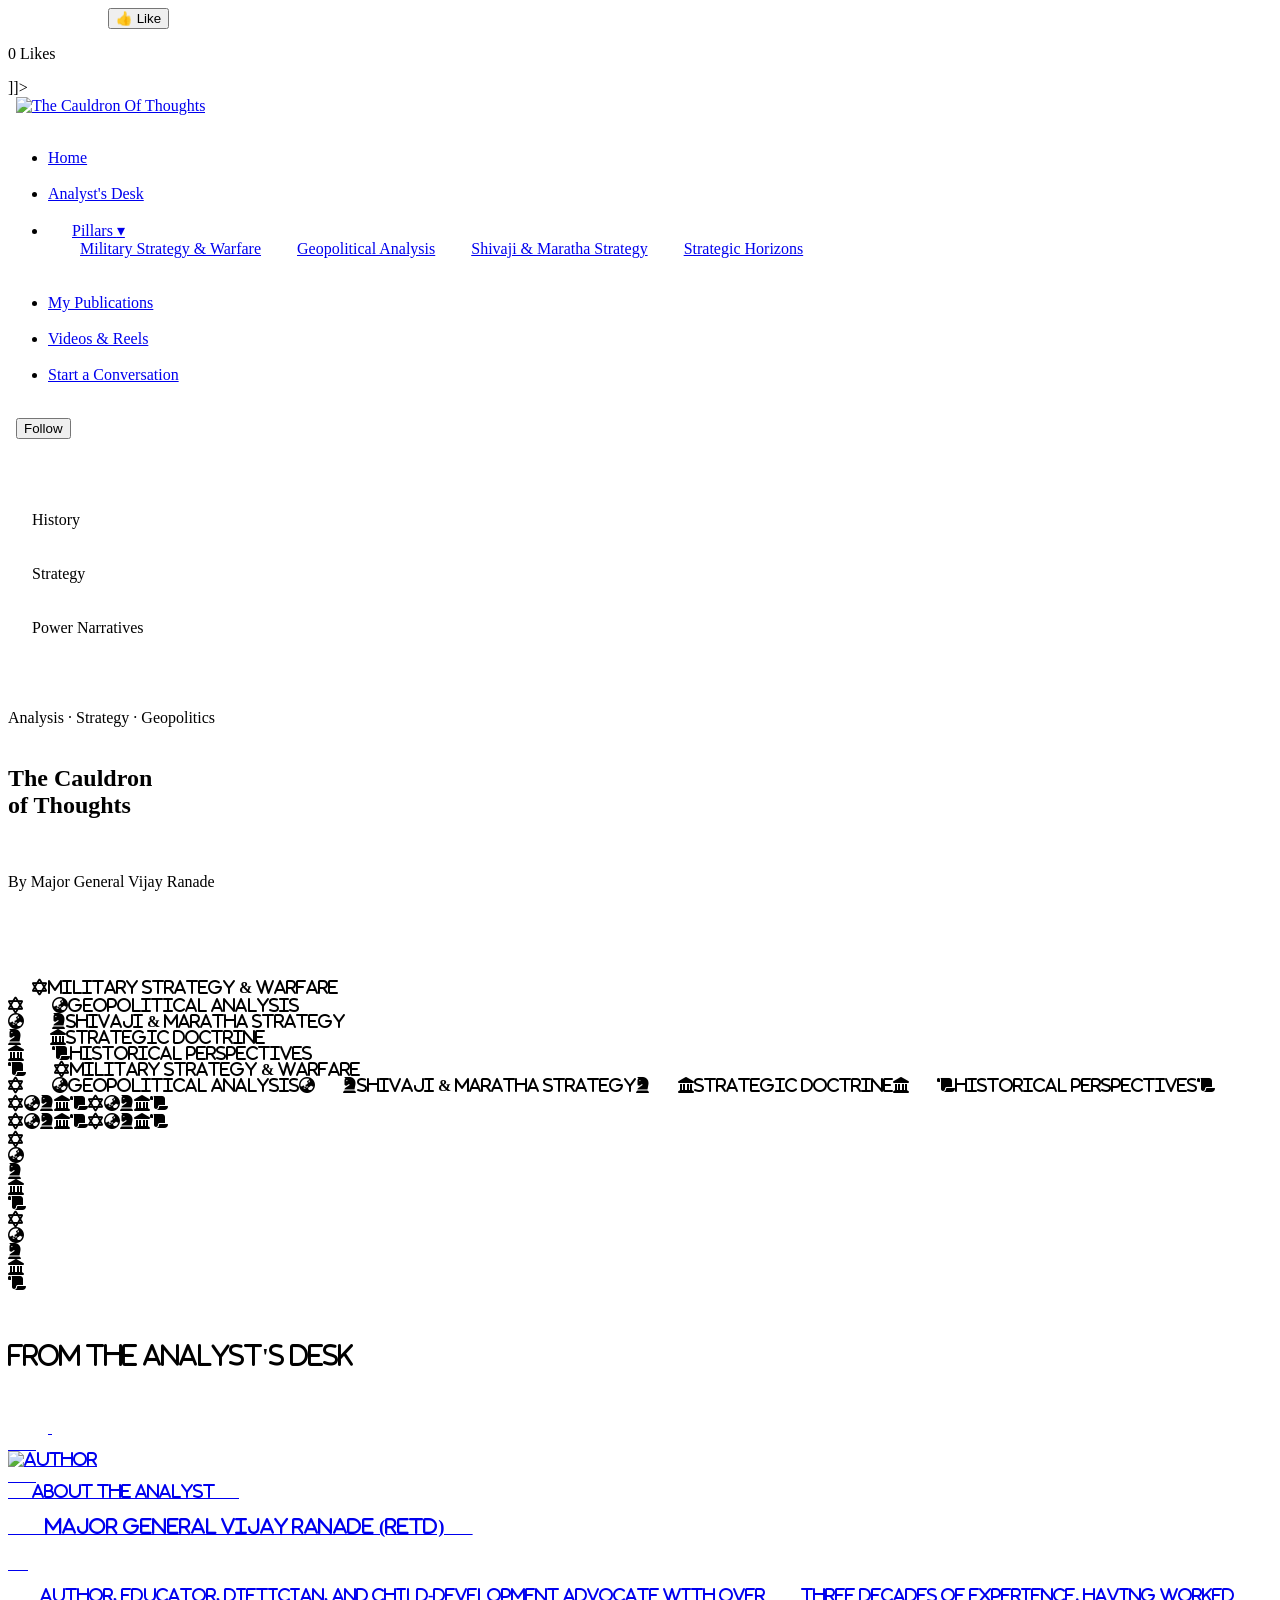
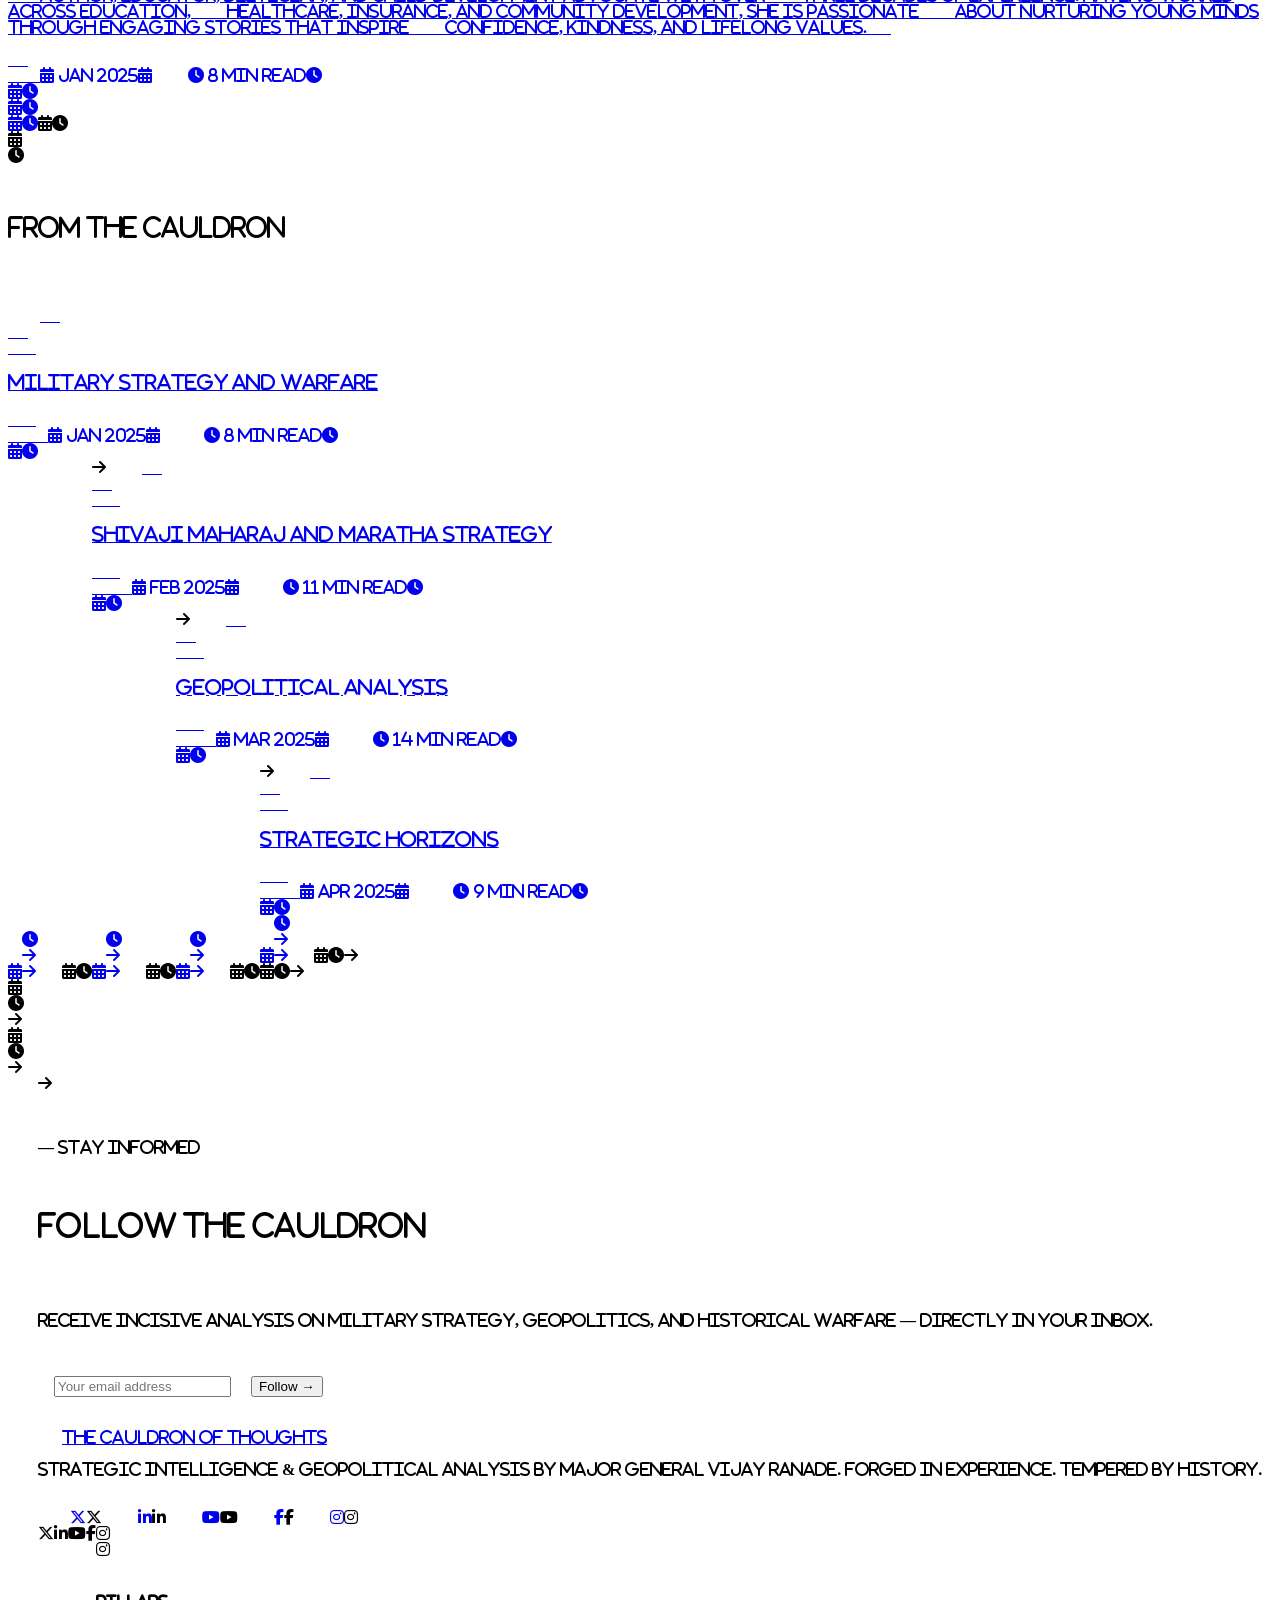
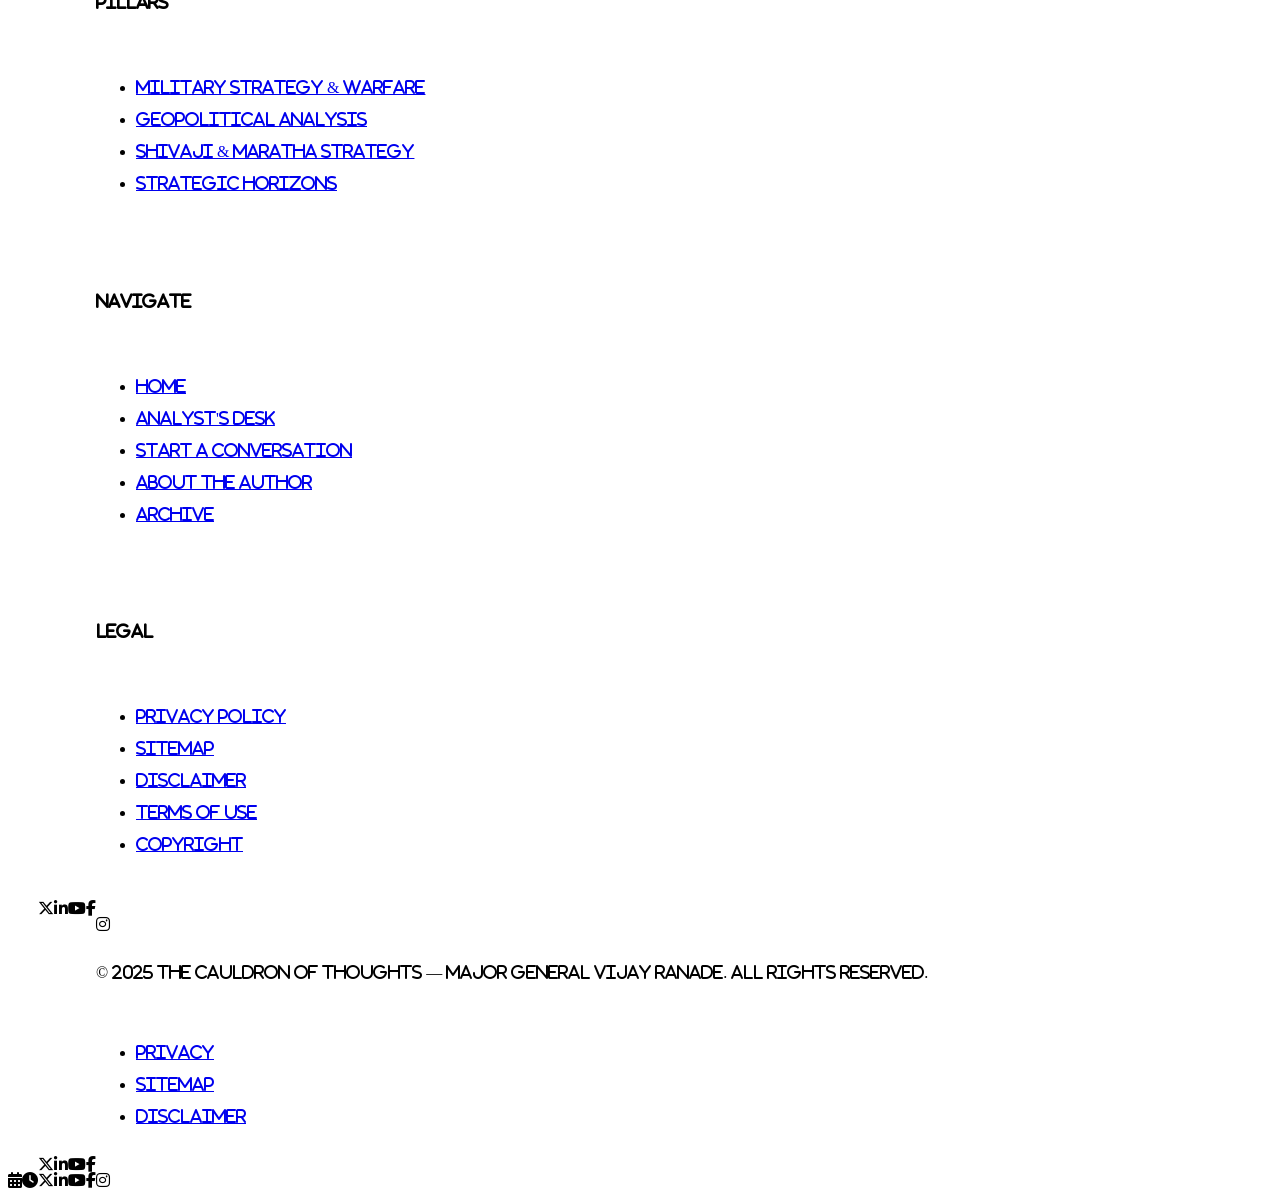
==== commit 8d95dcb8: "Update index.html" ====
--- a/index.html
+++ b/index.html
@@ -1,1272 +1,1272 @@
 <!DOCTYPE html>
-<html lang="en">
-  
-  
+<html lang='en'>
 <head>
-
 <meta charset='UTF-8'/>
 <meta content='width=device-width, initial-scale=1.0' name='viewport'/>
 <title>The Cauldron of Thoughts</title>
-<link href='https://fonts.googleapis.com/css2?family=Playfair+Display:wght@700;900&amp;family=Cinzel:wght@700;900&amp;family=Source+Serif+4:ital,wght@0,300;0,400;1,300&amp;family=Rajdhani:wght@400;500;600;700&amp;display=swap' rel='stylesheet'/>
+<link href='https://fonts.googleapis.com/css2?family=Playfair+Display:wght@700;900&family=Cinzel:wght@700;900&family=Source+Serif+4:ital,wght@0,300;0,400;1,300&family=Rajdhani:wght@400;500;600;700&display=swap' rel='stylesheet'/>
 <link href='https://cdnjs.cloudflare.com/ajax/libs/font-awesome/6.5.0/css/all.min.css' rel='stylesheet'/>
 <style>
-  :root {
-    --ink: #0a0a12;
-    --gold: #b8943f;
-    --gold-light: #d4af5a;
-    --gold-pale: #f5edda;
-    --crimson: #7a1c1c;
-    --crimson-light: #9b2525;
-    --slate: #1a1f2e;
-    --slate-mid: #252d42;
-    --slate-light: #323c58;
-    --off-white: #f8f5ef;
-    --muted: #8a8fa8;
-    --border: rgba(184,148,63,0.25);
-  }
-
-  *, *::before, *::after { margin: 0; padding: 0; box-sizing: border-box;}
-
-  html { scroll-behavior: smooth; }
-
-  body {
-    font-family: &#39;Rajdhani&#39;, sans-serif;
-    background: var(--slate);
-    color: var(--off-white);
-    overflow-x: hidden;
-    cursor: default;
-  }
-
-  /* &#9472;&#9472;&#9472; HERO &#9472;&#9472;&#9472; */
-  .hero {
-    position: relative;
-    height: 100vh;
-    min-height: 600px;
-    overflow: hidden;
-    display: flex;
-    flex-direction: column;
-    align-items: center;
-    justify-content: center;
-  }
-
-  /* Slider */
-  .slider-track {
-    position: absolute;
-    inset: 0;
-    display: flex;
-    width: 300%;
-    animation: slideLeft 10s ease-in-out infinite;
-  }
-
-  .slide {
-    flex: 0 0 33.333%;
-    position: relative;
-    display: flex;
-    align-items: center;
-    justify-content: center;
-  }
-
-  .slide-bg {
-    position: absolute;
-    inset: 0;
-    background-size: cover;
-    background-position: center;
-    filter: brightness(0.75) saturate(1);
-  }
-
-  .slide:nth-child(1) .slide-bg {
-    background-image: url(&#39;https://blogger.googleusercontent.com/img/b/R29vZ2xl/[base64]/s1920/Gemini_Generated_Image_xf26z8xf26z8xf26.png&#39;);
-  }
-  .slide:nth-child(2) .slide-bg {
-    background-image: url(&#39;https://blogger.googleusercontent.com/img/b/R29vZ2xl/AVvXsEhlTyduGEYESq4GArBTMHpPkAV0-Gorf152AgV7pqfIfueYb1gmWTin0tmqoy1KxaruzpIBp0vTj8UU8NDse7hboDNfBUvOZsa-aNorTaTeuSKMuFzEL0Mtbx1JzQajp45dHd0yjywLO0LWSx0czitBSX5_UoffmfdpyJhKzL3ZcGCrwtrmYHb2zU4IabM/s1920/Gemini_Generated_Image_wa3ockwa3ockwa3o.png&#39;);
-  }
-  .slide:nth-child(3) .slide-bg {
-    background-image: url(&#39;https://blogger.googleusercontent.com/img/b/R29vZ2xl/AVvXsEjYuHBaf7KR8WkqUgNSXE4Rm8oR-Y0KWe00SGFWRGhPBx-6iH3KBg5bmOox-xdeRn1gVnU1vfLoamQ6NFFpkP6QpA2hQPw23mqw2TOvdtk75FCivMXmtJHPtOBG2rwozOcz-D4CpydFd7sIG1mk_ub-sh-27eOlomCuVKc5qNSgd-l2CQW3kMcCGe-o7gw/s1920/Gemini_Generated_Image_3j99a53j99a53j99.png&#39;);
-  }
-
-  .slide-word {
-    position: relative;
-    z-index: 2;
-    font-family: &#39;Cinzel&#39;, serif;
-    font-size: clamp(3rem, 5vw, 9rem);
-    font-weight: 900;
-    color: white;
-    -webkit-text-stroke: 1px rgba(184,148,63,0.5);
-    letter-spacing: 0.12em;
-    text-transform: uppercase;
-    user-select: none;
-  transform: translateY(280px);
-  text-shadow:
-        0 1px 0 #e0e0e0,
-        0 2px 0 #bdbdbd,
-        0 3px 0 #9c9c9c,
-        0 4px 0 #7a7a7a,
-        0 5px 12px rgba(0,0,0,0.45),
-        0 12px 30px rgba(0,0,0,0.35);
-    opacity: 2;
-  }
-
-  @keyframes slideLeft {
-    0%, 28%   { transform: translateX(0); }
-    33%, 61%  { transform: translateX(-33.333%); }
-    66%, 94%  { transform: translateX(-66.666%); }
-    99%, 100% { transform: translateX(0); }
-  }
-
-  /* Hero overlay */
-  .hero-overlay {
-    position: absolute;
-    inset: 0;
-    background: linear-gradient(to bottom, rgba(10,10,18,0.1) 0%, rgba(10,10,18,0.55) 60%, rgba(26,31,46,1) 100%);
-    z-index: 3;
-  }
-
-  /* Hero content */
-  .hero-content {
-    position: relative;
-    z-index: 4;
-    text-align: center;
-    padding: 2rem;
-  }
-
-  .hero-badge {
-    display: inline-block;
-    font-family: &#39;Rajdhani&#39;, sans-serif;
-    font-size: 0.75rem;
-    font-weight: 600;
-    letter-spacing: 0.35em;
-    color: var(--gold);
-    text-transform: uppercase;
-    border: 1px solid var(--border);
-    padding: 0.35rem 1.2rem;
-    margin-bottom: 1.5rem;
-    animation: fadeDown 1s ease 0.2s both;
-  }
-
-  .hero-title {
-    font-family: &#39;Cinzel&#39;, serif;
-    font-size: clamp(2.8rem, 7vw, 6.5rem);
-    font-weight: 900;
-    color: var(--gold-light);
-    line-height: 1.05;
-    letter-spacing: 0.04em;
-    text-shadow:
-        0 1px 0 #7a5a18,
-        0 2px 0 #745516,
-        0 3px 0 #6d4f14,
-        0 4px 0 #664912,
-        0 5px 0 #5f430f,
-        0 6px 10px rgba(0,0,0,0.35),
-        0 12px 25px rgba(0,0,0,0.45),
-        0 0 35px rgba(212,175,55,0.35);
-    animation: fadeDown 1s ease 0.4s both;
-  }
-
-  .hero-sub {
-    font-family: &#39;Source Serif 4&#39;, serif;
-    font-size: clamp(1rem, 2.5vw, 1.4rem);
-    font-weight: 300;
-    font-style: italic;
-    color: rgba(248,245,239,0.65);
-    margin-top: 1rem;
-    letter-spacing: 0.04em;
-    animation: fadeDown 1s ease 0.6s both;
-  }
-
-  .hero-line {
-    width: 80px;
-    height: 1px;
-    background: var(--gold);
-    margin: 1.6rem auto 0;
-    animation: expandLine 1s ease 0.8s both;
-  }
-
-  @keyframes fadeDown {
-    from { opacity: 0; transform: translateY(-24px); }
-    to   { opacity: 1; transform: translateY(0); }
-  }
-  @keyframes expandLine {
-    from { width: 0; opacity: 0; }
-    to   { width: 80px; opacity: 1; }
-  }
-
-  /* &#9472;&#9472;&#9472; NAVBAR &#9472;&#9472;&#9472; */
-  .navbar {
-    position: fixed;
-    top: 0; left: 0; right: 0;
-    z-index: 100;
-    display: flex;
-    align-items: center;
-    justify-content: space-between;
-    padding: 0 2.5rem;
-    height: 68px;
-    background: rgba(10,10,18,0.92);
-    backdrop-filter: blur(16px);
-    border-bottom: 1px solid var(--border);
-    transition: all 0.35s ease;
-  }
-
-  .navbar.scrolled {
-    background: rgba(10,10,18,0.98);
-    box-shadow: 0 4px 24px rgba(0,0,0,0.5);
-  }
-
-  .nav-logo {
-    font-family: &#39;Cinzel&#39;, serif;
-    font-size: 1.1rem;
-    font-weight: 700;
-    color: var(--gold);
-    letter-spacing: 0.05em;
-    text-decoration: none;
-    white-space: nowrap;
-  }
-  
-  .nav-logo img {
-    height: 30px;      /* controls logo size */
-    width: auto;
-
-    max-width: 100%;
-    object-fit: contain;
-
-    display: block;
-
-    /* keeps it inside navbar neatly */
-    transform: scale(2);
-    }
-
-  .nav-links {
-    display: flex;
-    align-items: center;
-    gap: 0.3rem;
-    list-style: none;
-  }
-
-  .nav-item { position: relative; }
-
-  .nav-link {
-    display: flex;
-    align-items: center;
-    gap: 0.3rem;
-    font-family: &#39;Rajdhani&#39;, sans-serif;
-    font-size: 0.85rem;
-    font-weight: 600;
-    letter-spacing: 0.12em;
-    text-transform: uppercase;
-    color: rgba(248,245,239,0.8);
-    text-decoration: none;
-    padding: 0.5rem 1rem;
-    transition: color 0.25s;
-    cursor: pointer;
-  }
-
-  .nav-link:hover { color: var(--gold); }
-
-  .nav-link .chevron {
-    font-size: 0.65rem;
-    transition: transform 0.25s;
-    display: inline-block;
-  }
-
-  .nav-item:hover .chevron { transform: rotate(180deg); }
-
-  /* Active underline */
-  .nav-link::after {
-    content: &#39;&#39;;
-    position: absolute;
-    bottom: -2px; left: 50%; right: 50%;
-    height: 1px;
-    background: var(--gold);
-    transition: left 0.3s, right 0.3s;
-  }
-  .nav-link:hover::after { left: 1rem; right: 1rem; }
-
-  /* Dropdown */
-  .dropdown {
-    position: absolute;
-    top: calc(100% + 8px);
-    left: 50%;
-    transform: translateX(-50%);
-    background: rgba(10,10,18,0.97);
-    border: 1px solid var(--border);
-    min-width: 260px;
-    padding: 0.5rem 0;
-    opacity: 0;
-    visibility: hidden;
-    transform: translateX(-50%) translateY(-8px);
-    transition: all 0.3s ease;
-    pointer-events: none;
-    backdrop-filter: blur(16px);
-  }
-
-  .nav-item:hover .dropdown {
-    opacity: 1;
-    visibility: visible;
-    transform: translateX(-50%) translateY(0);
-    pointer-events: all;
-  }
-
-  .dropdown-link {
-    display: block;
-    padding: 0.65rem 1.5rem;
-    font-family: &#39;Rajdhani&#39;, sans-serif;
-    font-size: 0.8rem;
-    font-weight: 500;
-    letter-spacing: 0.08em;
-    color: rgba(248,245,239,0.75);
-    text-decoration: none;
-    text-transform: uppercase;
-    transition: background 0.2s, color 0.2s, padding-left 0.2s;
-    border-left: 2px solid transparent;
-  }
-  .dropdown-link:hover {
-    background: rgba(184,148,63,0.08);
-    color: var(--gold);
-    padding-left: 2rem;
-    border-left-color: var(--gold);
-  }
-
-  .nav-follow-btn {
-    font-family: &#39;Rajdhani&#39;, sans-serif;
-    font-size: 0.8rem;
-    font-weight: 700;
-    letter-spacing: 0.15em;
-    text-transform: uppercase;
-    color: var(--ink);
-    background: var(--gold);
-    border: none;
-    padding: 0.5rem 1.4rem;
-    cursor: pointer;
-    transition: background 0.25s, transform 0.15s;
-  }
-  .nav-follow-btn:hover {
-    background: var(--gold-light);
-    transform: scale(1.04);
-  }
-  .nav-follow-btn:active { transform: scale(0.97); }
-
-  /* Hamburger */
-  .hamburger { display: none; flex-direction: column; gap: 5px; cursor: pointer; padding: 0.4rem; }
-  .hamburger span { display: block; width: 22px; height: 1.5px; background: var(--off-white); transition: all 0.3s; }
-
-  /* &#9472;&#9472;&#9472; SECTION LABELS &#9472;&#9472;&#9472; */
-  .section-label {
-    font-family: &#39;Rajdhani&#39;, sans-serif;
-    font-size: 0.7rem;
-    font-weight: 700;
-    letter-spacing: 0.4em;
-    text-transform: uppercase;
-    color: var(--gold);
-    margin-bottom: 0.6rem;
-  }
-
-  .section-heading {
-    font-family: &#39;Cinzel&#39;, serif;
-    font-size: clamp(1.6rem, 3.5vw, 2.5rem);
-    font-weight: 700;
-    color: var(--off-white);
-    letter-spacing: 0.02em;
-    line-height: 1.2;
-  }
-
-  .gold-rule {
-    width: 48px;
-    height: 2px;
-    background: var(--gold);
-    margin: 1.2rem 0 2rem;
-  }
-
-  /* &#9472;&#9472;&#9472; BLOG GRID &#9472;&#9472;&#9472; */
-  .blog-section {
-    padding: 6rem 4vw 5rem;
-    background: var(--slate);
-  }
-
-  .section-header {
-    margin-bottom: 0.5rem;
-  }
-
-  .blog-grid {
-    display: grid;
-    grid-template-columns: repeat(auto-fill, minmax(280px, 1fr));
-    gap: 1.5rem;
-  }
-
-  .blog-card {
-    position: relative;
-    background: var(--slate-mid);
-    border: 1px solid var(--border);
-    aspect-ratio: 1 / 1;
-    display: flex;
-    flex-direction: column;
-    justify-content: flex-end;
-    overflow: hidden;
-    cursor: pointer;
-    transition: transform 0.4s cubic-bezier(0.22,1,0.36,1), box-shadow 0.4s;
-    text-decoration: none;
-  }
-
-  .blog-card::before {
-    content: &#39;&#39;;
-    position: absolute;
-    inset: 0;
-    background: linear-gradient(to top, rgba(10,10,18,0.95) 0%, rgba(10,10,18,0.4) 50%, transparent 100%);
-    z-index: 1;
-    transition: background 0.4s;
-  }
-
-  .blog-card-bg {
-    position: absolute;
-    inset: 0;
-    background-size: cover;
-    background-position: center;
-    filter: brightness(0.5) saturate(0.4);
-    transform: scale(1);
-    transition: transform 0.7s cubic-bezier(0.22,1,0.36,1), filter 0.5s;
-  }
-
-  .blog-card:hover {
-    transform: translateY(-6px);
-    box-shadow: 0 20px 48px rgba(0,0,0,0.5);
-  }
-  .blog-card:hover .blog-card-bg {
-    transform: scale(1.08);
-    filter: brightness(0.4) saturate(0.5);
-  }
-  .blog-card:hover::before {
-    background: linear-gradient(to top, rgba(10,10,18,0.97) 0%, rgba(10,10,18,0.55) 55%, transparent 100%);
-  }
-
-  .blog-card-tag {
-    position: absolute;
-    top: 1.2rem; left: 1.2rem;
-    z-index: 2;
-    font-size: 0.62rem;
-    font-weight: 700;
-    letter-spacing: 0.25em;
-    text-transform: uppercase;
-    color: var(--gold);
-    background: rgba(10,10,18,0.75);
-    border: 1px solid var(--border);
-    padding: 0.25rem 0.7rem;
-  }
-
-  .blog-card-body {
-    position: relative;
-    z-index: 2;
-    padding: 1.5rem 1.4rem 1.6rem;
-  }
-
-  .blog-card-title {
-    font-family: &#39;Playfair Display&#39;, serif;
-    font-size: clamp(1rem, 1.8vw, 1.25rem);
-    font-weight: 700;
-    color: var(--off-white);
-    line-height: 1.35;
-    margin-bottom: 0.8rem;
-    transition: color 0.25s;
-  }
-  .blog-card:hover .blog-card-title { color: var(--gold-light); }
-
-  .blog-card-meta {
-    font-size: 0.72rem;
-    font-weight: 500;
-    letter-spacing: 0.08em;
-    color: var(--muted);
-    text-transform: uppercase;
-    display: flex;
-    align-items: center;
-    gap: 0.6rem;
-  }
-  .blog-card-meta span { display: flex; align-items: center; gap: 0.3rem; }
-
-  .card-arrow {
-    position: absolute;
-    bottom: 1.4rem; right: 1.4rem;
-    z-index: 2;
-    width: 36px; height: 36px;
-    border: 1px solid var(--border);
-    display: flex; align-items: center; justify-content: center;
-    color: var(--gold);
-    font-size: 0.9rem;
-    opacity: 0;
-    transform: translate(6px, 6px);
-    transition: opacity 0.3s, transform 0.3s;
-  }
-  .blog-card:hover .card-arrow {
-    opacity: 1;
-    transform: translate(0, 0);
-  }
-  
-  .analyst-blog-card {
-    position: relative;
-    background: var(--slate-mid);
-    border: 1px solid var(--border);
-    aspect-ratio: 3 / 1;
-    display: flex;
-    flex-direction: column;
-    justify-content: flex-end;
-    overflow: hidden;
-    cursor: pointer;
-    transition: transform 0.4s cubic-bezier(0.22,1,0.36,1), box-shadow 0.4s;
-    text-decoration: none;
-  }
-
-  .analyst-blog-card::before {
-    content: &#39;&#39;;
-    position: absolute;
-    inset: 0;
-    background: linear-gradient(to top, rgba(10,10,18,0.95) 0%, rgba(10,10,18,0.4) 50%, transparent 100%);
-    z-index: 1;
-    transition: background 0.4s;
-  }
-
-  .analyst-blog-card-bg {
-    position: absolute;
-    inset: 0;
-    background-size: cover;
-    background-position: center;
-    filter: brightness(0.5) saturate(0.4);
-    transform: scale(1);
-    transition: transform 0.7s cubic-bezier(0.22,1,0.36,1), filter 0.5s;
-  }
-
-  .analyst-blog-card:hover {
-    transform: translateY(-6px);
-    box-shadow: 0 20px 48px rgba(0,0,0,0.5);
-  }
-  .analyst-blog-card:hover .blog-card-bg {
-    transform: scale(1.08);
-    filter: brightness(0.4) saturate(0.5);
-  }
-  .analyst-blog-card:hover::before {
-    background: linear-gradient(to top, rgba(10,10,18,0.97) 0%, rgba(10,10,18,0.55) 55%, transparent 100%);
-  }
-
-  .analyst-blog-card-tag {
-    position: absolute;
-    top: 1.2rem; left: 1.2rem;
-    z-index: 2;
-    font-size: 0.62rem;
-    font-weight: 700;
-    letter-spacing: 0.25em;
-    text-transform: uppercase;
-    color: var(--gold);
-    background: rgba(10,10,18,0.75);
-    border: 1px solid var(--border);
-    padding: 0.25rem 0.7rem;
-  }
-
-  .analyst-blog-card-body {
-    position: relative;
-    z-index: 2;
-    padding: 1.5rem 1.4rem 1.6rem;
-  }
-
-  .analyst-blog-card-title {
-    font-family: &#39;Playfair Display&#39;, serif;
-    font-size: clamp(1rem, 1.8vw, 1.25rem);
-    font-weight: 700;
-    color: var(--off-white);
-    line-height: 1.35;
-    margin-bottom: 0.8rem;
-    transition: color 0.25s;
-  }
-  .analyst-blog-card:hover .blog-card-title { color: var(--gold-light); }
-
-  .analyst-blog-card-meta {
-    font-size: 0.72rem;
-    font-weight: 500;
-    letter-spacing: 0.08em;
-    color: var(--muted);
-    text-transform: uppercase;
-    display: flex;
-    align-items: center;
-    gap: 0.6rem;
-  }
-  .analyst-blog-card-meta span { display: flex; align-items: center; gap: 0.3rem; }
-  
-  .analyst-blog-card {
-  min-height: 420px;
-  background: linear-gradient(
-    135deg,
-    rgba(18, 27, 58, 0.95),
-    rgba(5, 8, 22, 1)
-  );
-  padding: 2.5rem;
+  :root {
+    --ink: #0a0a12;
+    --gold: #b8943f;
+    --gold-light: #d4af5a;
+    --gold-pale: #f5edda;
+    --crimson: #7a1c1c;
+    --crimson-light: #9b2525;
+    --slate: #1a1f2e;
+    --slate-mid: #252d42;
+    --slate-light: #323c58;
+    --off-white: #f8f5ef;
+    --muted: #8a8fa8;
+    --border: rgba(184,148,63,0.25);
+  }
+
+  *, *::before, *::after { margin: 0; padding: 0; box-sizing: border-box;}
+
+  html { scroll-behavior: smooth; }
+
+  body {
+    font-family: 'Rajdhani', sans-serif;
+    background: var(--slate);
+    color: var(--off-white);
+    overflow-x: hidden;
+    cursor: default;
+  }
+
+  /* ─── HERO ─── */
+  .hero {
+    position: relative;
+    height: 100vh;
+    min-height: 600px;
+    overflow: hidden;
+    display: flex;
+    flex-direction: column;
+    align-items: center;
+    justify-content: center;
+  }
+
+  /* Slider */
+  .slider-track {
+    position: absolute;
+    inset: 0;
+    display: flex;
+    width: 300%;
+    animation: slideLeft 10s ease-in-out infinite;
+  }
+
+  .slide {
+    flex: 0 0 33.333%;
+    position: relative;
+    display: flex;
+    align-items: center;
+    justify-content: center;
+  }
+
+  .slide-bg {
+    position: absolute;
+    inset: 0;
+    background-size: cover;
+    background-position: center;
+    filter: brightness(0.75) saturate(1);
+  }
+
+  .slide:nth-child(1) .slide-bg {
+    background-image: url('https://blogger.googleusercontent.com/img/b/R29vZ2xl/[base64]/s1920/Gemini_Generated_Image_xf26z8xf26z8xf26.png');
+  }
+  .slide:nth-child(2) .slide-bg {
+    background-image: url('https://blogger.googleusercontent.com/img/b/R29vZ2xl/AVvXsEhlTyduGEYESq4GArBTMHpPkAV0-Gorf152AgV7pqfIfueYb1gmWTin0tmqoy1KxaruzpIBp0vTj8UU8NDse7hboDNfBUvOZsa-aNorTaTeuSKMuFzEL0Mtbx1JzQajp45dHd0yjywLO0LWSx0czitBSX5_UoffmfdpyJhKzL3ZcGCrwtrmYHb2zU4IabM/s1920/Gemini_Generated_Image_wa3ockwa3ockwa3o.png');
+  }
+  .slide:nth-child(3) .slide-bg {
+    background-image: url('https://blogger.googleusercontent.com/img/b/R29vZ2xl/AVvXsEjYuHBaf7KR8WkqUgNSXE4Rm8oR-Y0KWe00SGFWRGhPBx-6iH3KBg5bmOox-xdeRn1gVnU1vfLoamQ6NFFpkP6QpA2hQPw23mqw2TOvdtk75FCivMXmtJHPtOBG2rwozOcz-D4CpydFd7sIG1mk_ub-sh-27eOlomCuVKc5qNSgd-l2CQW3kMcCGe-o7gw/s1920/Gemini_Generated_Image_3j99a53j99a53j99.png');
+  }
+
+  .slide-word {
+    position: relative;
+    z-index: 2;
+    font-family: 'Cinzel', serif;
+    font-size: clamp(3rem, 5vw, 9rem);
+    font-weight: 900;
+    color: white;
+    -webkit-text-stroke: 1px rgba(184,148,63,0.5);
+    letter-spacing: 0.12em;
+    text-transform: uppercase;
+    user-select: none;
+  transform: translateY(280px);
+  text-shadow:
+        0 1px 0 #e0e0e0,
+        0 2px 0 #bdbdbd,
+        0 3px 0 #9c9c9c,
+        0 4px 0 #7a7a7a,
+        0 5px 12px rgba(0,0,0,0.45),
+        0 12px 30px rgba(0,0,0,0.35);
+    opacity: 2;
+  }
+
+  @keyframes slideLeft {
+    0%, 28%   { transform: translateX(0); }
+    33%, 61%  { transform: translateX(-33.333%); }
+    66%, 94%  { transform: translateX(-66.666%); }
+    99%, 100% { transform: translateX(0); }
+  }
+
+  /* Hero overlay */
+  .hero-overlay {
+    position: absolute;
+    inset: 0;
+    background: linear-gradient(to bottom, rgba(10,10,18,0.1) 0%, rgba(10,10,18,0.55) 60%, rgba(26,31,46,1) 100%);
+    z-index: 3;
+  }
+
+  /* Hero content */
+  .hero-content {
+    position: relative;
+    z-index: 4;
+    text-align: center;
+    padding: 2rem;
+  }
+
+  .hero-badge {
+    display: inline-block;
+    font-family: 'Rajdhani', sans-serif;
+    font-size: 0.75rem;
+    font-weight: 600;
+    letter-spacing: 0.35em;
+    color: var(--gold);
+    text-transform: uppercase;
+    border: 1px solid var(--border);
+    padding: 0.35rem 1.2rem;
+    margin-bottom: 1.5rem;
+    animation: fadeDown 1s ease 0.2s both;
+  }
+
+  .hero-title {
+    font-family: 'Cinzel', serif;
+    font-size: clamp(2.8rem, 7vw, 6.5rem);
+    font-weight: 900;
+    color: var(--gold-light);
+    line-height: 1.05;
+    letter-spacing: 0.04em;
+    text-shadow:
+        0 1px 0 #7a5a18,
+        0 2px 0 #745516,
+        0 3px 0 #6d4f14,
+        0 4px 0 #664912,
+        0 5px 0 #5f430f,
+        0 6px 10px rgba(0,0,0,0.35),
+        0 12px 25px rgba(0,0,0,0.45),
+        0 0 35px rgba(212,175,55,0.35);
+    animation: fadeDown 1s ease 0.4s both;
+  }
+
+  .hero-sub {
+    font-family: 'Source Serif 4', serif;
+    font-size: clamp(1rem, 2.5vw, 1.4rem);
+    font-weight: 300;
+    font-style: italic;
+    color: rgba(248,245,239,0.65);
+    margin-top: 1rem;
+    letter-spacing: 0.04em;
+    animation: fadeDown 1s ease 0.6s both;
+  }
+
+  .hero-line {
+    width: 80px;
+    height: 1px;
+    background: var(--gold);
+    margin: 1.6rem auto 0;
+    animation: expandLine 1s ease 0.8s both;
+  }
+
+  @keyframes fadeDown {
+    from { opacity: 0; transform: translateY(-24px); }
+    to   { opacity: 1; transform: translateY(0); }
+  }
+  @keyframes expandLine {
+    from { width: 0; opacity: 0; }
+    to   { width: 80px; opacity: 1; }
+  }
+
+  /* ─── NAVBAR ─── */
+  .navbar {
+    position: fixed;
+    top: 0; left: 0; right: 0;
+    z-index: 100;
+    display: flex;
+    align-items: center;
+    justify-content: space-between;
+    padding: 0 2.5rem;
+    height: 68px;
+    background: rgba(10,10,18,0.92);
+    backdrop-filter: blur(16px);
+    border-bottom: 1px solid var(--border);
+    transition: all 0.35s ease;
+  }
+
+  .navbar.scrolled {
+    background: rgba(10,10,18,0.98);
+    box-shadow: 0 4px 24px rgba(0,0,0,0.5);
+  }
+
+  .nav-logo {
+    font-family: 'Cinzel', serif;
+    font-size: 1.1rem;
+    font-weight: 700;
+    color: var(--gold);
+    letter-spacing: 0.05em;
+    text-decoration: none;
+    white-space: nowrap;
+  }
+  
+  .nav-logo img {
+    height: 30px;      /* controls logo size */
+    width: auto;
+
+    max-width: 100%;
+    object-fit: contain;
+
+    display: block;
+
+    /* keeps it inside navbar neatly */
+    transform: scale(2);
+    }
+
+  .nav-links {
+    display: flex;
+    align-items: center;
+    gap: 0.3rem;
+    list-style: none;
+  }
+
+  .nav-item { position: relative; }
+
+  .nav-link {
+    display: flex;
+    align-items: center;
+    gap: 0.3rem;
+    font-family: 'Rajdhani', sans-serif;
+    font-size: 0.85rem;
+    font-weight: 600;
+    letter-spacing: 0.12em;
+    text-transform: uppercase;
+    color: rgba(248,245,239,0.8);
+    text-decoration: none;
+    padding: 0.5rem 1rem;
+    transition: color 0.25s;
+    cursor: pointer;
+  }
+
+  .nav-link:hover { color: var(--gold); }
+
+  .nav-link .chevron {
+    font-size: 0.65rem;
+    transition: transform 0.25s;
+    display: inline-block;
+  }
+
+  .nav-item:hover .chevron { transform: rotate(180deg); }
+
+  /* Active underline */
+  .nav-link::after {
+    content: '';
+    position: absolute;
+    bottom: -2px; left: 50%; right: 50%;
+    height: 1px;
+    background: var(--gold);
+    transition: left 0.3s, right 0.3s;
+  }
+  .nav-link:hover::after { left: 1rem; right: 1rem; }
+
+  /* Dropdown */
+  .dropdown {
+    position: absolute;
+    top: calc(100% + 8px);
+    left: 50%;
+    transform: translateX(-50%);
+    background: rgba(10,10,18,0.97);
+    border: 1px solid var(--border);
+    min-width: 260px;
+    padding: 0.5rem 0;
+    opacity: 0;
+    visibility: hidden;
+    transform: translateX(-50%) translateY(-8px);
+    transition: all 0.3s ease;
+    pointer-events: none;
+    backdrop-filter: blur(16px);
+  }
+
+  .nav-item:hover .dropdown {
+    opacity: 1;
+    visibility: visible;
+    transform: translateX(-50%) translateY(0);
+    pointer-events: all;
+  }
+
+  .dropdown-link {
+    display: block;
+    padding: 0.65rem 1.5rem;
+    font-family: 'Rajdhani', sans-serif;
+    font-size: 0.8rem;
+    font-weight: 500;
+    letter-spacing: 0.08em;
+    color: rgba(248,245,239,0.75);
+    text-decoration: none;
+    text-transform: uppercase;
+    transition: background 0.2s, color 0.2s, padding-left 0.2s;
+    border-left: 2px solid transparent;
+  }
+  .dropdown-link:hover {
+    background: rgba(184,148,63,0.08);
+    color: var(--gold);
+    padding-left: 2rem;
+    border-left-color: var(--gold);
+  }
+
+  .nav-follow-btn {
+    font-family: 'Rajdhani', sans-serif;
+    font-size: 0.8rem;
+    font-weight: 700;
+    letter-spacing: 0.15em;
+    text-transform: uppercase;
+    color: var(--ink);
+    background: var(--gold);
+    border: none;
+    padding: 0.5rem 1.4rem;
+    cursor: pointer;
+    transition: background 0.25s, transform 0.15s;
+  }
+  .nav-follow-btn:hover {
+    background: var(--gold-light);
+    transform: scale(1.04);
+  }
+  .nav-follow-btn:active { transform: scale(0.97); }
+
+  /* Hamburger */
+  .hamburger { display: none; flex-direction: column; gap: 5px; cursor: pointer; padding: 0.4rem; }
+  .hamburger span { display: block; width: 22px; height: 1.5px; background: var(--off-white); transition: all 0.3s; }
+
+  /* ─── SECTION LABELS ─── */
+  .section-label {
+    font-family: 'Rajdhani', sans-serif;
+    font-size: 0.7rem;
+    font-weight: 700;
+    letter-spacing: 0.4em;
+    text-transform: uppercase;
+    color: var(--gold);
+    margin-bottom: 0.6rem;
+  }
+
+  .section-heading {
+    font-family: 'Cinzel', serif;
+    font-size: clamp(1.6rem, 3.5vw, 2.5rem);
+    font-weight: 700;
+    color: var(--off-white);
+    letter-spacing: 0.02em;
+    line-height: 1.2;
+  }
+
+  .gold-rule {
+    width: 48px;
+    height: 2px;
+    background: var(--gold);
+    margin: 1.2rem 0 2rem;
+  }
+
+  /* ─── BLOG GRID ─── */
+  .blog-section {
+    padding: 6rem 4vw 5rem;
+    background: var(--slate);
+  }
+
+  .section-header {
+    margin-bottom: 0.5rem;
+  }
+
+  .blog-grid {
+    display: grid;
+    grid-template-columns: repeat(auto-fill, minmax(280px, 1fr));
+    gap: 1.5rem;
+  }
+
+  .blog-card {
+    position: relative;
+    background: var(--slate-mid);
+    border: 1px solid var(--border);
+    aspect-ratio: 1 / 1;
+    display: flex;
+    flex-direction: column;
+    justify-content: flex-end;
+    overflow: hidden;
+    cursor: pointer;
+    transition: transform 0.4s cubic-bezier(0.22,1,0.36,1), box-shadow 0.4s;
+    text-decoration: none;
+  }
+
+  .blog-card::before {
+    content: '';
+    position: absolute;
+    inset: 0;
+    background: linear-gradient(to top, rgba(10,10,18,0.95) 0%, rgba(10,10,18,0.4) 50%, transparent 100%);
+    z-index: 1;
+    transition: background 0.4s;
+  }
+
+  .blog-card-bg {
+    position: absolute;
+    inset: 0;
+    background-size: cover;
+    background-position: center;
+    filter: brightness(0.5) saturate(0.4);
+    transform: scale(1);
+    transition: transform 0.7s cubic-bezier(0.22,1,0.36,1), filter 0.5s;
+  }
+
+  .blog-card:hover {
+    transform: translateY(-6px);
+    box-shadow: 0 20px 48px rgba(0,0,0,0.5);
+  }
+  .blog-card:hover .blog-card-bg {
+    transform: scale(1.08);
+    filter: brightness(0.4) saturate(0.5);
+  }
+  .blog-card:hover::before {
+    background: linear-gradient(to top, rgba(10,10,18,0.97) 0%, rgba(10,10,18,0.55) 55%, transparent 100%);
+  }
+
+  .blog-card-tag {
+    position: absolute;
+    top: 1.2rem; left: 1.2rem;
+    z-index: 2;
+    font-size: 0.62rem;
+    font-weight: 700;
+    letter-spacing: 0.25em;
+    text-transform: uppercase;
+    color: var(--gold);
+    background: rgba(10,10,18,0.75);
+    border: 1px solid var(--border);
+    padding: 0.25rem 0.7rem;
+  }
+
+  .blog-card-body {
+    position: relative;
+    z-index: 2;
+    padding: 1.5rem 1.4rem 1.6rem;
+  }
+
+  .blog-card-title {
+    font-family: 'Playfair Display', serif;
+    font-size: clamp(1rem, 1.8vw, 1.25rem);
+    font-weight: 700;
+    color: var(--off-white);
+    line-height: 1.35;
+    margin-bottom: 0.8rem;
+    transition: color 0.25s;
+  }
+  .blog-card:hover .blog-card-title { color: var(--gold-light); }
+
+  .blog-card-meta {
+    font-size: 0.72rem;
+    font-weight: 500;
+    letter-spacing: 0.08em;
+    color: var(--muted);
+    text-transform: uppercase;
+    display: flex;
+    align-items: center;
+    gap: 0.6rem;
+  }
+  .blog-card-meta span { display: flex; align-items: center; gap: 0.3rem; }
+
+  .card-arrow {
+    position: absolute;
+    bottom: 1.4rem; right: 1.4rem;
+    z-index: 2;
+    width: 36px; height: 36px;
+    border: 1px solid var(--border);
+    display: flex; align-items: center; justify-content: center;
+    color: var(--gold);
+    font-size: 0.9rem;
+    opacity: 0;
+    transform: translate(6px, 6px);
+    transition: opacity 0.3s, transform 0.3s;
+  }
+  .blog-card:hover .card-arrow {
+    opacity: 1;
+    transform: translate(0, 0);
+  }
+  
+  .analyst-blog-card {
+    position: relative;
+    background: var(--slate-mid);
+    border: 1px solid var(--border);
+    aspect-ratio: 3 / 1;
+    display: flex;
+    flex-direction: column;
+    justify-content: flex-end;
+    overflow: hidden;
+    cursor: pointer;
+    transition: transform 0.4s cubic-bezier(0.22,1,0.36,1), box-shadow 0.4s;
+    text-decoration: none;
+  }
+
+  .analyst-blog-card::before {
+    content: '';
+    position: absolute;
+    inset: 0;
+    background: linear-gradient(to top, rgba(10,10,18,0.95) 0%, rgba(10,10,18,0.4) 50%, transparent 100%);
+    z-index: 1;
+    transition: background 0.4s;
+  }
+
+  .analyst-blog-card-bg {
+    position: absolute;
+    inset: 0;
+    background-size: cover;
+    background-position: center;
+    filter: brightness(0.5) saturate(0.4);
+    transform: scale(1);
+    transition: transform 0.7s cubic-bezier(0.22,1,0.36,1), filter 0.5s;
+  }
+
+  .analyst-blog-card:hover {
+    transform: translateY(-6px);
+    box-shadow: 0 20px 48px rgba(0,0,0,0.5);
+  }
+  .analyst-blog-card:hover .blog-card-bg {
+    transform: scale(1.08);
+    filter: brightness(0.4) saturate(0.5);
+  }
+  .analyst-blog-card:hover::before {
+    background: linear-gradient(to top, rgba(10,10,18,0.97) 0%, rgba(10,10,18,0.55) 55%, transparent 100%);
+  }
+
+  .analyst-blog-card-tag {
+    position: absolute;
+    top: 1.2rem; left: 1.2rem;
+    z-index: 2;
+    font-size: 0.62rem;
+    font-weight: 700;
+    letter-spacing: 0.25em;
+    text-transform: uppercase;
+    color: var(--gold);
+    background: rgba(10,10,18,0.75);
+    border: 1px solid var(--border);
+    padding: 0.25rem 0.7rem;
+  }
+
+  .analyst-blog-card-body {
+    position: relative;
+    z-index: 2;
+    padding: 1.5rem 1.4rem 1.6rem;
+  }
+
+  .analyst-blog-card-title {
+    font-family: 'Playfair Display', serif;
+    font-size: clamp(1rem, 1.8vw, 1.25rem);
+    font-weight: 700;
+    color: var(--off-white);
+    line-height: 1.35;
+    margin-bottom: 0.8rem;
+    transition: color 0.25s;
+  }
+  .analyst-blog-card:hover .blog-card-title { color: var(--gold-light); }
+
+  .analyst-blog-card-meta {
+    font-size: 0.72rem;
+    font-weight: 500;
+    letter-spacing: 0.08em;
+    color: var(--muted);
+    text-transform: uppercase;
+    display: flex;
+    align-items: center;
+    gap: 0.6rem;
+  }
+  .analyst-blog-card-meta span { display: flex; align-items: center; gap: 0.3rem; }
+  
+  .analyst-blog-card {
+  min-height: 420px;
+  background: linear-gradient(
+    135deg,
+    rgba(18, 27, 58, 0.95),
+    rgba(5, 8, 22, 1)
+  );
+  padding: 2.5rem;
 }
 
 .analyst-author-content {
-  display: flex;
-  align-items: center;
-  gap: 3rem;
-  height: 100%;
-  position: relative;
-  z-index: 2;
+  display: flex;
+  align-items: center;
+  gap: 3rem;
+  height: 100%;
+  position: relative;
+  z-index: 2;
 }
 
 .analyst-author-image {
-  flex: 0 0 320px;
+  flex: 0 0 320px;
 }
 
 .analyst-author-image img {
-  width: 100%;
-  height: 400px;
-  object-fit: cover;
-  border: 1px solid var(--border);
+  width: 100%;
+  height: 400px;
+  object-fit: cover;
+  border: 1px solid var(--border);
 }
 
 .analyst-author-info {
-  flex: 1;
-  max-width: 700px;
+  flex: 1;
+  max-width: 700px;
 }
 
 .analyst-label {
-  display: inline-block;
-  color: var(--gold);
-  font-size: 0.75rem;
-  letter-spacing: 0.2em;
-  text-transform: uppercase;
-  margin-bottom: 1rem;
+  display: inline-block;
+  color: var(--gold);
+  font-size: 0.75rem;
+  letter-spacing: 0.2em;
+  text-transform: uppercase;
+  margin-bottom: 1rem;
 }
 
 .analyst-author-name {
-  font-family: &#39;Playfair Display&#39;, serif;
-  font-size: clamp(1rem, 2vw, 2rem);
-  color: var(--gold);
-  margin-bottom: 1rem;
+  font-family: 'Playfair Display', serif;
+  font-size: clamp(1rem, 2vw, 2rem);
+  color: var(--gold);
+  margin-bottom: 1rem;
 }
 
 .analyst-author-summary {
-  color: var(--muted);
-  line-height: 1.8;
-  font-size: 1rem;
-  margin-bottom: 1.5rem;
-  max-width: 60ch;
+  color: var(--muted);
+  line-height: 1.8;
+  font-size: 1rem;
+  margin-bottom: 1.5rem;
+  max-width: 60ch;
 }
 
 @media (max-width: 900px) {
-  .analyst-author-content {
-    flex-direction: column;
-    text-align: center;
-  }
-
-  .analyst-author-image {
-    flex: none;
-    width: 100%;
-    max-width: 320px;
-  }
+  .analyst-author-content {
+    flex-direction: column;
+    text-align: center;
+  }
+
+  .analyst-author-image {
+    flex: none;
+    width: 100%;
+    max-width: 320px;
+  }
 }
 
-  .card-arrow {
-    position: absolute;
-    bottom: 1.4rem; right: 1.4rem;
-    z-index: 2;
-    width: 36px; height: 36px;
-    border: 1px solid var(--border);
-    display: flex; align-items: center; justify-content: center;
-    color: var(--gold);
-    font-size: 0.9rem;
-    opacity: 0;
-    transform: translate(6px, 6px);
-    transition: opacity 0.3s, transform 0.3s;
-  }
-  .blog-card:hover .card-arrow {
-    opacity: 1;
-    transform: translate(0, 0);
-  }
-
-  /* &#9472;&#9472;&#9472; FEATURED STRIP &#9472;&#9472;&#9472; */
-  .featured-strip {
-    background: darkgoldenrod;
-    border-top: 1px solid rgba(255,255,255,0.1);
-    border-bottom: 1px solid rgba(255,255,255,0.1);
-    padding: 1.2rem 4vw;
-    overflow: hidden;
-    position: relative;
-  }
-
-  .ticker-wrap { overflow: hidden; }
-  .ticker {
-    display: flex;
-    gap: 5rem;
-    animation: ticker 22s linear infinite;
-    white-space: nowrap;
-    width: max-content;
-  }
-  .ticker-item {
-    font-family: &#39;Rajdhani&#39;, sans-serif;
-    font-size: 0.72rem;
-    font-weight: 700;
-    letter-spacing: 0.25em;
-    text-transform: uppercase;
-    color: black;
-  }
-  .ticker-item i { color: var(--gold-light); margin-right: 0.5rem; }
-
-  @keyframes ticker {
-    0%   { transform: translateX(0); }
-    100% { transform: translateX(-50%); }
-  }
-
-  /* &#9472;&#9472;&#9472; FOLLOW SECTION &#9472;&#9472;&#9472; */
-  .follow-section {
-    padding: 5rem 4vw;
-    background: var(--slate-mid);
-    border-top: 1px solid var(--border);
-    display: flex;
-    align-items: center;
-    justify-content: space-between;
-    gap: 2rem;
-    flex-wrap: wrap;
-  }
-
-  .follow-text .section-label { margin-bottom: 0.4rem; }
-  .follow-text p {
-    font-size: 1.05rem;
-    color: rgba(248,245,239,0.6);
-    max-width: 420px;
-    line-height: 1.7;
-  }
-
-  .follow-form {
-    display: flex;
-    gap: 0;
-    border: 1px solid var(--border);
-    overflow: hidden;
-    flex-shrink: 0;
-  }
-  .follow-input {
-    background: rgba(255,255,255,0.04);
-    border: none;
-    padding: 0.9rem 1.4rem;
-    color: var(--off-white);
-    font-family: &#39;Rajdhani&#39;, sans-serif;
-    font-size: 0.9rem;
-    font-weight: 500;
-    letter-spacing: 0.05em;
-    width: 260px;
-    outline: none;
-  }
-  .follow-input::placeholder { color: var(--muted); }
-  .follow-btn {
-    background: var(--gold);
-    color: var(--ink);
-    border: none;
-    padding: 0.9rem 1.8rem;
-    font-family: &#39;Rajdhani&#39;, sans-serif;
-    font-size: 0.78rem;
-    font-weight: 700;
-    letter-spacing: 0.2em;
-    text-transform: uppercase;
-    cursor: pointer;
-    white-space: nowrap;
-    transition: background 0.25s;
-  }
-  .follow-btn:hover { background: var(--gold-light); }
-
-  /* &#9472;&#9472;&#9472; FOOTER &#9472;&#9472;&#9472; */
-  footer {
-    background: var(--ink);
-    border-top: 1px solid var(--border);
-    padding: 4rem 4vw 2rem;
-  }
-
-  .footer-top {
-    display: grid;
-    grid-template-columns: 1.4fr 1fr 1fr 1fr;
-    gap: 3rem;
-    padding-bottom: 3rem;
-    border-bottom: 1px solid var(--border);
-  }
-
-  .footer-brand .nav-logo { display: block; font-size: 1.3rem; margin-bottom: 1rem; }
-  .footer-brand p {
-    font-size: 0.88rem;
-    line-height: 1.75;
-    color: rgba(248,245,239,0.45);
-    max-width: 240px;
-  }
-
-  .footer-social {
-    display: flex;
-    gap: 0.7rem;
-    margin-top: 1.5rem;
-  }
-
-  .social-icon {
-    width: 36px; height: 36px;
-    border: 1px solid var(--border);
-    display: flex; align-items: center; justify-content: center;
-    color: var(--muted);
-    font-size: 0.9rem;
-    text-decoration: none;
-    transition: border-color 0.25s, color 0.25s, background 0.25s, transform 0.2s;
-  }
-  .social-icon:hover {
-    border-color: var(--gold);
-    color: var(--gold);
-    background: rgba(184,148,63,0.08);
-    transform: translateY(-3px);
-  }
-
-  .footer-col h4 {
-    font-family: &#39;Cinzel&#39;, serif;
-    font-size: 0.75rem;
-    font-weight: 700;
-    letter-spacing: 0.2em;
-    text-transform: uppercase;
-    color: var(--gold);
-    margin-bottom: 1.2rem;
-  }
-
-  .footer-links { list-style: none; }
-  .footer-links li { margin-bottom: 0.6rem; }
-  .footer-links a {
-    font-size: 0.85rem;
-    color: rgba(248,245,239,0.5);
-    text-decoration: none;
-    letter-spacing: 0.04em;
-    transition: color 0.25s, padding-left 0.25s;
-    display: inline-block;
-  }
-  .footer-links a:hover {
-    color: var(--gold-light);
-    padding-left: 6px;
-  }
-
-  .footer-bottom {
-    display: flex;
-    align-items: center;
-    justify-content: space-between;
-    padding-top: 2rem;
-    flex-wrap: wrap;
-    gap: 1rem;
-  }
-
-  .footer-bottom p {
-    font-size: 0.72rem;
-    letter-spacing: 0.06em;
-    color: rgba(248,245,239,0.25);
-  }
-
-  .footer-bottom-links {
-    display: flex;
-    gap: 2rem;
-    list-style: none;
-  }
-  .footer-bottom-links a {
-    font-size: 0.72rem;
-    letter-spacing: 0.08em;
-    text-transform: uppercase;
-    color: rgba(248,245,239,0.35);
-    text-decoration: none;
-    transition: color 0.25s;
-  }
-  .footer-bottom-links a:hover { color: var(--gold); }
-
-  /* &#9472;&#9472;&#9472; SCROLL REVEAL &#9472;&#9472;&#9472; */
-  .reveal {
-    opacity: 0;
-    transform: translateY(32px);
-    transition: opacity 0.7s ease, transform 0.7s ease;
-  }
-  .reveal.visible {
-    opacity: 1;
-    transform: translateY(0);
-  }
-
-  /* &#9472;&#9472;&#9472; MOBILE &#9472;&#9472;&#9472; */
-  @media (max-width: 768px) {
-    .hamburger { display: flex; }
-    .nav-links { display: none; flex-direction: column; position: fixed; top: 68px; left: 0; right: 0; background: rgba(10,10,18,0.99); padding: 1rem 0 2rem; border-bottom: 1px solid var(--border); }
-    .nav-links.open { display: flex; }
-    .nav-link { padding: 0.8rem 2rem; font-size: 1rem; }
-    .dropdown { position: static; opacity: 1; visibility: visible; transform: none; background: rgba(255,255,255,0.04); pointer-events: all; display: none; }
-    .nav-item.open .dropdown { display: block; }
-    .nav-follow-btn { display: none; }
-
-    .footer-top { grid-template-columns: 1fr 1fr; gap: 2rem; }
-    .follow-section { flex-direction: column; align-items: flex-start; }
-    .follow-form { flex-direction: column; width: 100%; }
-    .follow-input { width: 100%; }
-  }
-
-  @media (max-width: 480px) {
-    .footer-top { grid-template-columns: 1fr; }
-  }
-  
-  
-  /* &#9472;&#9472;&#9472; PAGE HERO BANNER &#9472;&#9472;&#9472; */
-  .page-banner {
-    position: relative;
-    height: 340px;
-    display: flex;
-    align-items: flex-end;
-    justify-content: flex-start;
-    padding: 0 4vw 3rem;
-    overflow: hidden;
-    margin-top: 68px;
-  }
-  .page-banner-bg {
-    position: absolute;
-    inset: 0;
-    background-image: url(&#39;https://images.unsplash.com/photo-1526778548025-fa2f459cd5c1?w=1600&#39;);
-    background-size: cover;
-    background-position: center 30%;
-    filter: brightness(0.22) saturate(0.5);
-  }
-  .page-banner-overlay {
-    position: absolute;
-    inset: 0;
-    background: linear-gradient(to right, rgba(10,10,18,0.9) 40%, transparent 100%);
-  }
-  .page-banner-content { position: relative; z-index: 2; }
-  .breadcrumb {
-    font-size: 0.7rem;
-    font-weight: 600;
-    letter-spacing: 0.3em;
-    text-transform: uppercase;
-    color: var(--gold);
-    margin-bottom: 0.8rem;
-    display: flex;
-    align-items: center;
-    gap: 0.6rem;
-  }
-  .breadcrumb a { color: rgba(248,245,239,0.45); text-decoration: none; transition: color 0.2s; }
-  .breadcrumb a:hover { color: var(--gold); }
-  .breadcrumb .sep { color: rgba(184,148,63,0.4); }
-  .page-banner h1 {
-    font-family: &#39;Cinzel&#39;, serif;
-    font-size: clamp(2rem, 5vw, 3.8rem);
-    font-weight: 900;
-    color: var(--gold-light);
-    letter-spacing: 0.04em;
-    line-height: 1.1;
-  }
-  .page-banner-rule { width: 48px; height: 2px; background: var(--gold); margin-top: 1rem; }
- 
-  /* &#9472;&#9472;&#9472; MAIN WRAPPER &#9472;&#9472;&#9472; */
-  .desk-wrapper {
-    max-width: 960px;
-    margin: 0 auto;
-    padding: 5rem 4vw 6rem;
-  }
- 
-  /* &#9472;&#9472;&#9472; PROFILE HEADER: photo + name on the same line &#9472;&#9472;&#9472; */
-  .profile-header {
-    display: flex;
-    align-items: center;
-    gap: 3rem;
-    padding-bottom: 3rem;
-    border-bottom: 1px solid var(--border);
-    margin-bottom: 4rem;
-  }
-  .profile-photo-frame {
-    position: relative;
-    flex-shrink: 0;
-    width: 200px;
-    height: 240px;
-    overflow: hidden;
-    border: 1px solid var(--border);
-  }
-  .profile-photo-frame::after {
-    content: &#39;&#39;;
-    position: absolute;
-    top: 10px; left: 10px; right: -10px; bottom: -10px;
-    border: 1px solid rgba(184,148,63,0.15);
-    z-index: 0;
-    pointer-events: none;
-  }
-  .profile-photo-frame img {
-    width: 100%; height: 100%;
-    object-fit: cover;
-    display: block;
-    filter: grayscale(15%) contrast(1.05);
-    transition: filter 0.5s, transform 0.6s;
-    position: relative;
-    z-index: 1;
-  }
-  .profile-photo-frame:hover img { filter: grayscale(0%) contrast(1.08); transform: scale(1.04); }
-  .profile-photo-placeholder {
-    width: 100%; height: 100%;
-    background: var(--slate-mid);
-    display: flex;
-    flex-direction: column;
-    align-items: center;
-    justify-content: center;
-    gap: 0.8rem;
-    position: relative;
-    z-index: 1;
-  }
-  .profile-photo-placeholder i { font-size: 2.8rem; color: rgba(184,148,63,0.25); }
-  .profile-photo-placeholder span {
-    font-size: 0.62rem;
-    letter-spacing: 0.15em;
-    text-transform: uppercase;
-    color: rgba(184,148,63,0.3);
-    text-align: center;
-    padding: 0 1rem;
-    line-height: 1.6;
-  }
-  .profile-identity { flex: 1; }
-  .profile-rank {
-    font-size: 0.65rem;
-    font-weight: 700;
-    letter-spacing: 0.4em;
-    text-transform: uppercase;
-    color: var(--gold);
-    margin-bottom: 0.6rem;
-    display: flex;
-    align-items: center;
-    gap: 0.6rem;
-  }
-  .profile-rank::before,
-  .profile-rank::after {
-    content: &#39;&#39;;
-    display: inline-block;
-    width: 24px;
-    height: 1px;
-    background: var(--gold);
-    opacity: 0.5;
-  }
-  .profile-name {
-    font-family: &#39;Cinzel&#39;, serif;
-    font-size: clamp(1.6rem, 3vw, 2.4rem);
-    font-weight: 900;
-    color: var(--gold-light);
-    letter-spacing: 0.04em;
-    line-height: 1.15;
-    text-shadow: 0 0 40px rgba(184,148,63,0.2);
-  }
-  .profile-retd {
-    font-family: &#39;Source Serif 4&#39;, serif;
-    font-style: italic;
-    font-size: clamp(1rem, 1.6vw, 1.3rem);
-    font-weight: 300;
-    color: rgba(248,245,239,0.45);
-    letter-spacing: 0.08em;
-    margin-left: 0.5rem;
-  }
-  .profile-divider { width: 48px; height: 2px; background: var(--gold); margin: 1.2rem 0; }
-  .profile-tags { display: flex; flex-wrap: wrap; gap: 0.5rem; }
-  .profile-tag {
-    font-size: 0.6rem;
-    font-weight: 700;
-    letter-spacing: 0.18em;
-    text-transform: uppercase;
-    color: var(--gold);
-    background: rgba(184,148,63,0.08);
-    border: 1px solid var(--border);
-    padding: 0.28rem 0.75rem;
-  }
- 
-  /* &#9472;&#9472;&#9472; CONTENT SECTION &#9472;&#9472;&#9472; */
-  .content-section {
-    margin-bottom: 4rem;
-    padding-bottom: 4rem;
-    border-bottom: 1px solid var(--border);
-  }
-  .content-section:last-child { border-bottom: none; margin-bottom: 0; padding-bottom: 0; }
- 
-  /* &#9472;&#9472;&#9472; PROSE TYPOGRAPHY &#9472;&#9472;&#9472; */
-  .prose {
-    font-family: &#39;Source Serif 4&#39;, serif;
-    font-size: 1.08rem;
-    font-weight: 300;
-    line-height: 1.9;
-    color: rgba(248,245,239,0.78);
-  }
-  .prose p { margin-bottom: 1.5rem; }
-  .prose p:last-child { margin-bottom: 0; }
-  .prose strong { font-weight: 400; color: var(--gold-light); }
-  .prose em { font-style: italic; color: rgba(248,245,239,0.6); }
- 
-  /* &#9472;&#9472;&#9472; CONTENT PLACEHOLDER &#9472;&#9472;&#9472; */
-  .content-placeholder {
-    border: 1px dashed rgba(184,148,63,0.3);
-    background: rgba(184,148,63,0.04);
-    padding: 2.5rem 2rem;
-    text-align: center;
-  }
-  .content-placeholder i { font-size: 2rem; color: rgba(184,148,63,0.3); margin-bottom: 1rem; display: block; }
-  .content-placeholder p {
-    font-size: 0.78rem;
-    font-weight: 600;
-    letter-spacing: 0.18em;
-    text-transform: uppercase;
-    color: rgba(184,148,63,0.45);
-    line-height: 1.8;
-  }
-  .content-placeholder p span {
-    display: block;
-    font-weight: 400;
-    letter-spacing: 0.06em;
-    text-transform: none;
-    color: rgba(248,245,239,0.3);
-    margin-top: 0.4rem;
-    font-size: 0.85rem;
-    font-family: &#39;Source Serif 4&#39;, serif;
-    font-style: italic;
-  }
- 
-  /* &#9472;&#9472;&#9472; PULL QUOTE &#9472;&#9472;&#9472; */
-  .pull-quote {
-    border-left: 3px solid var(--gold);
-    padding: 1.2rem 2rem;
-    margin: 2.5rem 0;
-    background: rgba(184,148,63,0.05);
-  }
-  .pull-quote p {
-    font-family: &#39;Playfair Display&#39;, serif;
-    font-size: 1.25rem;
-    font-style: italic;
-    color: var(--gold-light);
-    line-height: 1.65;
-    margin: 0;
-  }
-  .pull-quote cite {
-    display: block;
-    margin-top: 0.8rem;
-    font-family: &#39;Rajdhani&#39;, sans-serif;
-    font-size: 0.7rem;
-    font-weight: 700;
-    letter-spacing: 0.2em;
-    text-transform: uppercase;
-    color: var(--muted);
-    font-style: normal;
-  }
- 
-  /* &#9472;&#9472;&#9472; CONTACT SECTION &#9472;&#9472;&#9472; */
-  .contact-section {
-    background: var(--slate-mid);
-    border: 1px solid var(--border);
-    padding: 3rem 3rem 3.5rem;
-    position: relative;
-    overflow: hidden;
-  }
-  .contact-section::before {
-    content: &#39;&#39;;
-    position: absolute;
-    top: 0; right: 0;
-    width: 200px; height: 200px;
-    background: radial-gradient(circle, rgba(184,148,63,0.06) 0%, transparent 70%);
-    pointer-events: none;
-  }
-  .contact-grid {
-    display: grid;
-    grid-template-columns: 1fr 1fr;
-    gap: 3rem;
-    margin-top: 2.5rem;
-    align-items: start;
-  }
-  .contact-info-block p {
-    font-size: 0.95rem;
-    line-height: 1.85;
-    color: rgba(248,245,239,0.55);
-    margin-bottom: 2rem;
-  }
-  .contact-direct { display: flex; flex-direction: column; gap: 0.8rem; }
-  .contact-direct-item {
-    display: flex;
-    align-items: center;
-    gap: 1rem;
-    padding: 1rem 1.2rem;
-    border: 1px solid var(--border);
-    background: rgba(255,255,255,0.02);
-    text-decoration: none;
-    transition: border-color 0.25s, background 0.25s, transform 0.2s;
-    cursor: pointer;
-  }
-  .contact-direct-item:hover { border-color: var(--gold); background: rgba(184,148,63,0.06); transform: translateX(4px); }
-  .contact-direct-item i { font-size: 1.1rem; color: var(--gold); width: 20px; flex-shrink: 0; }
-  .contact-direct-item .cdi-label {
-    font-size: 0.62rem;
-    font-weight: 700;
-    letter-spacing: 0.25em;
-    text-transform: uppercase;
-    color: var(--muted);
-    display: block;
-  }
-  .contact-direct-item .cdi-value { font-size: 0.9rem; font-weight: 500; color: var(--off-white); letter-spacing: 0.04em; }
- 
-  /* &#9472;&#9472;&#9472; CONTACT FORM &#9472;&#9472;&#9472; */
-  .contact-form { display: flex; flex-direction: column; gap: 1rem; }
-  .form-row { display: grid; grid-template-columns: 1fr 1fr; gap: 1rem; }
-  .form-group { display: flex; flex-direction: column; gap: 0.4rem; }
-  .form-label { font-size: 0.6rem; font-weight: 700; letter-spacing: 0.25em; text-transform: uppercase; color: var(--gold); }
-  .form-input,
-  .form-textarea,
-  .form-select {
-    background: rgba(255,255,255,0.03);
-    border: none;
-    border-bottom: 1px solid rgba(184,148,63,0.3);
-    padding: 0.75rem 0.8rem;
-    color: var(--off-white);
-    font-family: &#39;Rajdhani&#39;, sans-serif;
-    font-size: 0.9rem;
-    font-weight: 500;
-    letter-spacing: 0.04em;
-    outline: none;
-    transition: border-color 0.25s, background 0.25s;
-    width: 100%;
-  }
-  .form-input::placeholder,
-  .form-textarea::placeholder { color: rgba(138,143,168,0.5); }
-  .form-input:focus,
-  .form-textarea:focus,
-  .form-select:focus { border-color: var(--gold); background: rgba(184,148,63,0.04); }
-  .form-select option { background: var(--slate); color: var(--off-white); }
-  .form-textarea { resize: vertical; min-height: 120px; }
-  .form-submit {
-    background: var(--gold);
-    color: var(--ink);
-    border: none;
-    padding: 0.9rem 2.4rem;
-    font-family: &#39;Rajdhani&#39;, sans-serif;
-    font-size: 0.8rem;
-    font-weight: 700;
-    letter-spacing: 0.22em;
-    text-transform: uppercase;
-    cursor: pointer;
-    transition: background 0.25s, transform 0.15s;
-    align-self: flex-start;
-    margin-top: 0.4rem;
-  }
-  .form-submit:hover { background: var(--gold-light); transform: scale(1.03); }
-  .form-submit:active { transform: scale(0.97); }
-  .form-success {
-    display: none;
-    padding: 1rem 1.4rem;
-    border: 1px solid rgba(184,148,63,0.4);
-    background: rgba(184,148,63,0.08);
-    font-size: 0.78rem;
-    font-weight: 600;
-    letter-spacing: 0.15em;
-    text-transform: uppercase;
-    color: var(--gold);
-  }
- 
-  /* &#9472;&#9472;&#9472; ANALYST&#39;S DESK RESPONSIVE OVERRIDES &#9472;&#9472;&#9472; */
-  @media (max-width: 960px) {
-    .contact-grid { grid-template-columns: 1fr; gap: 2rem; }
-  }
-  @media (max-width: 768px) {
-    .profile-header { flex-direction: column; align-items: flex-start; gap: 1.8rem; }
-    .profile-photo-frame { width: 160px; height: 200px; }
-    .form-row { grid-template-columns: 1fr; }
-    .contact-section { padding: 2rem 1.4rem; }
-  }
-  @media (max-width: 480px) {
-    .desk-wrapper { padding: 3rem 5vw 4rem; }
-  }
-  
+  .card-arrow {
+    position: absolute;
+    bottom: 1.4rem; right: 1.4rem;
+    z-index: 2;
+    width: 36px; height: 36px;
+    border: 1px solid var(--border);
+    display: flex; align-items: center; justify-content: center;
+    color: var(--gold);
+    font-size: 0.9rem;
+    opacity: 0;
+    transform: translate(6px, 6px);
+    transition: opacity 0.3s, transform 0.3s;
+  }
+  .blog-card:hover .card-arrow {
+    opacity: 1;
+    transform: translate(0, 0);
+  }
+
+  /* ─── FEATURED STRIP ─── */
+  .featured-strip {
+    background: darkgoldenrod;
+    border-top: 1px solid rgba(255,255,255,0.1);
+    border-bottom: 1px solid rgba(255,255,255,0.1);
+    padding: 1.2rem 4vw;
+    overflow: hidden;
+    position: relative;
+  }
+
+  .ticker-wrap { overflow: hidden; }
+  .ticker {
+    display: flex;
+    gap: 5rem;
+    animation: ticker 22s linear infinite;
+    white-space: nowrap;
+    width: max-content;
+  }
+  .ticker-item {
+    font-family: 'Rajdhani', sans-serif;
+    font-size: 0.72rem;
+    font-weight: 700;
+    letter-spacing: 0.25em;
+    text-transform: uppercase;
+    color: black;
+  }
+  .ticker-item i { color: var(--gold-light); margin-right: 0.5rem; }
+
+  @keyframes ticker {
+    0%   { transform: translateX(0); }
+    100% { transform: translateX(-50%); }
+  }
+
+  /* ─── FOLLOW SECTION ─── */
+  .follow-section {
+    padding: 5rem 4vw;
+    background: var(--slate-mid);
+    border-top: 1px solid var(--border);
+    display: flex;
+    align-items: center;
+    justify-content: space-between;
+    gap: 2rem;
+    flex-wrap: wrap;
+  }
+
+  .follow-text .section-label { margin-bottom: 0.4rem; }
+  .follow-text p {
+    font-size: 1.05rem;
+    color: rgba(248,245,239,0.6);
+    max-width: 420px;
+    line-height: 1.7;
+  }
+
+  .follow-form {
+    display: flex;
+    gap: 0;
+    border: 1px solid var(--border);
+    overflow: hidden;
+    flex-shrink: 0;
+  }
+  .follow-input {
+    background: rgba(255,255,255,0.04);
+    border: none;
+    padding: 0.9rem 1.4rem;
+    color: var(--off-white);
+    font-family: 'Rajdhani', sans-serif;
+    font-size: 0.9rem;
+    font-weight: 500;
+    letter-spacing: 0.05em;
+    width: 260px;
+    outline: none;
+  }
+  .follow-input::placeholder { color: var(--muted); }
+  .follow-btn {
+    background: var(--gold);
+    color: var(--ink);
+    border: none;
+    padding: 0.9rem 1.8rem;
+    font-family: 'Rajdhani', sans-serif;
+    font-size: 0.78rem;
+    font-weight: 700;
+    letter-spacing: 0.2em;
+    text-transform: uppercase;
+    cursor: pointer;
+    white-space: nowrap;
+    transition: background 0.25s;
+  }
+  .follow-btn:hover { background: var(--gold-light); }
+
+  /* ─── FOOTER ─── */
+  footer {
+    background: var(--ink);
+    border-top: 1px solid var(--border);
+    padding: 4rem 4vw 2rem;
+  }
+
+  .footer-top {
+    display: grid;
+    grid-template-columns: 1.4fr 1fr 1fr 1fr;
+    gap: 3rem;
+    padding-bottom: 3rem;
+    border-bottom: 1px solid var(--border);
+  }
+
+  .footer-brand .nav-logo { display: block; font-size: 1.3rem; margin-bottom: 1rem; }
+  .footer-brand p {
+    font-size: 0.88rem;
+    line-height: 1.75;
+    color: rgba(248,245,239,0.45);
+    max-width: 240px;
+  }
+
+  .footer-social {
+    display: flex;
+    gap: 0.7rem;
+    margin-top: 1.5rem;
+  }
+
+  .social-icon {
+    width: 36px; height: 36px;
+    border: 1px solid var(--border);
+    display: flex; align-items: center; justify-content: center;
+    color: var(--muted);
+    font-size: 0.9rem;
+    text-decoration: none;
+    transition: border-color 0.25s, color 0.25s, background 0.25s, transform 0.2s;
+  }
+  .social-icon:hover {
+    border-color: var(--gold);
+    color: var(--gold);
+    background: rgba(184,148,63,0.08);
+    transform: translateY(-3px);
+  }
+
+  .footer-col h4 {
+    font-family: 'Cinzel', serif;
+    font-size: 0.75rem;
+    font-weight: 700;
+    letter-spacing: 0.2em;
+    text-transform: uppercase;
+    color: var(--gold);
+    margin-bottom: 1.2rem;
+  }
+
+  .footer-links { list-style: none; }
+  .footer-links li { margin-bottom: 0.6rem; }
+  .footer-links a {
+    font-size: 0.85rem;
+    color: rgba(248,245,239,0.5);
+    text-decoration: none;
+    letter-spacing: 0.04em;
+    transition: color 0.25s, padding-left 0.25s;
+    display: inline-block;
+  }
+  .footer-links a:hover {
+    color: var(--gold-light);
+    padding-left: 6px;
+  }
+
+  .footer-bottom {
+    display: flex;
+    align-items: center;
+    justify-content: space-between;
+    padding-top: 2rem;
+    flex-wrap: wrap;
+    gap: 1rem;
+  }
+
+  .footer-bottom p {
+    font-size: 0.72rem;
+    letter-spacing: 0.06em;
+    color: rgba(248,245,239,0.25);
+  }
+
+  .footer-bottom-links {
+    display: flex;
+    gap: 2rem;
+    list-style: none;
+  }
+  .footer-bottom-links a {
+    font-size: 0.72rem;
+    letter-spacing: 0.08em;
+    text-transform: uppercase;
+    color: rgba(248,245,239,0.35);
+    text-decoration: none;
+    transition: color 0.25s;
+  }
+  .footer-bottom-links a:hover { color: var(--gold); }
+
+  /* ─── SCROLL REVEAL ─── */
+  .reveal {
+    opacity: 0;
+    transform: translateY(32px);
+    transition: opacity 0.7s ease, transform 0.7s ease;
+  }
+  .reveal.visible {
+    opacity: 1;
+    transform: translateY(0);
+  }
+
+  /* ─── MOBILE ─── */
+  @media (max-width: 768px) {
+    .hamburger { display: flex; }
+    .nav-links { display: none; flex-direction: column; position: fixed; top: 68px; left: 0; right: 0; background: rgba(10,10,18,0.99); padding: 1rem 0 2rem; border-bottom: 1px solid var(--border); }
+    .nav-links.open { display: flex; }
+    .nav-link { padding: 0.8rem 2rem; font-size: 1rem; }
+    .dropdown { position: static; opacity: 1; visibility: visible; transform: none; background: rgba(255,255,255,0.04); pointer-events: all; display: none; }
+    .nav-item.open .dropdown { display: block; }
+    .nav-follow-btn { display: none; }
+
+    .footer-top { grid-template-columns: 1fr 1fr; gap: 2rem; }
+    .follow-section { flex-direction: column; align-items: flex-start; }
+    .follow-form { flex-direction: column; width: 100%; }
+    .follow-input { width: 100%; }
+  }
+
+  @media (max-width: 480px) {
+    .footer-top { grid-template-columns: 1fr; }
+  }
+  
+  
+  /* ─── PAGE HERO BANNER ─── */
+  .page-banner {
+    position: relative;
+    height: 340px;
+    display: flex;
+    align-items: flex-end;
+    justify-content: flex-start;
+    padding: 0 4vw 3rem;
+    overflow: hidden;
+    margin-top: 68px;
+  }
+  .page-banner-bg {
+    position: absolute;
+    inset: 0;
+    background-image: url('https://images.unsplash.com/photo-1526778548025-fa2f459cd5c1?w=1600');
+    background-size: cover;
+    background-position: center 30%;
+    filter: brightness(0.22) saturate(0.5);
+  }
+  .page-banner-overlay {
+    position: absolute;
+    inset: 0;
+    background: linear-gradient(to right, rgba(10,10,18,0.9) 40%, transparent 100%);
+  }
+  .page-banner-content { position: relative; z-index: 2; }
+  .breadcrumb {
+    font-size: 0.7rem;
+    font-weight: 600;
+    letter-spacing: 0.3em;
+    text-transform: uppercase;
+    color: var(--gold);
+    margin-bottom: 0.8rem;
+    display: flex;
+    align-items: center;
+    gap: 0.6rem;
+  }
+  .breadcrumb a { color: rgba(248,245,239,0.45); text-decoration: none; transition: color 0.2s; }
+  .breadcrumb a:hover { color: var(--gold); }
+  .breadcrumb .sep { color: rgba(184,148,63,0.4); }
+  .page-banner h1 {
+    font-family: 'Cinzel', serif;
+    font-size: clamp(2rem, 5vw, 3.8rem);
+    font-weight: 900;
+    color: var(--gold-light);
+    letter-spacing: 0.04em;
+    line-height: 1.1;
+  }
+  .page-banner-rule { width: 48px; height: 2px; background: var(--gold); margin-top: 1rem; }
+ 
+  /* ─── MAIN WRAPPER ─── */
+  .desk-wrapper {
+    max-width: 960px;
+    margin: 0 auto;
+    padding: 5rem 4vw 6rem;
+  }
+ 
+  /* ─── PROFILE HEADER: photo + name on the same line ─── */
+  .profile-header {
+    display: flex;
+    align-items: center;
+    gap: 3rem;
+    padding-bottom: 3rem;
+    border-bottom: 1px solid var(--border);
+    margin-bottom: 4rem;
+  }
+  .profile-photo-frame {
+    position: relative;
+    flex-shrink: 0;
+    width: 200px;
+    height: 240px;
+    overflow: hidden;
+    border: 1px solid var(--border);
+  }
+  .profile-photo-frame::after {
+    content: '';
+    position: absolute;
+    top: 10px; left: 10px; right: -10px; bottom: -10px;
+    border: 1px solid rgba(184,148,63,0.15);
+    z-index: 0;
+    pointer-events: none;
+  }
+  .profile-photo-frame img {
+    width: 100%; height: 100%;
+    object-fit: cover;
+    display: block;
+    filter: grayscale(15%) contrast(1.05);
+    transition: filter 0.5s, transform 0.6s;
+    position: relative;
+    z-index: 1;
+  }
+  .profile-photo-frame:hover img { filter: grayscale(0%) contrast(1.08); transform: scale(1.04); }
+  .profile-photo-placeholder {
+    width: 100%; height: 100%;
+    background: var(--slate-mid);
+    display: flex;
+    flex-direction: column;
+    align-items: center;
+    justify-content: center;
+    gap: 0.8rem;
+    position: relative;
+    z-index: 1;
+  }
+  .profile-photo-placeholder i { font-size: 2.8rem; color: rgba(184,148,63,0.25); }
+  .profile-photo-placeholder span {
+    font-size: 0.62rem;
+    letter-spacing: 0.15em;
+    text-transform: uppercase;
+    color: rgba(184,148,63,0.3);
+    text-align: center;
+    padding: 0 1rem;
+    line-height: 1.6;
+  }
+  .profile-identity { flex: 1; }
+  .profile-rank {
+    font-size: 0.65rem;
+    font-weight: 700;
+    letter-spacing: 0.4em;
+    text-transform: uppercase;
+    color: var(--gold);
+    margin-bottom: 0.6rem;
+    display: flex;
+    align-items: center;
+    gap: 0.6rem;
+  }
+  .profile-rank::before,
+  .profile-rank::after {
+    content: '';
+    display: inline-block;
+    width: 24px;
+    height: 1px;
+    background: var(--gold);
+    opacity: 0.5;
+  }
+  .profile-name {
+    font-family: 'Cinzel', serif;
+    font-size: clamp(1.6rem, 3vw, 2.4rem);
+    font-weight: 900;
+    color: var(--gold-light);
+    letter-spacing: 0.04em;
+    line-height: 1.15;
+    text-shadow: 0 0 40px rgba(184,148,63,0.2);
+  }
+  .profile-retd {
+    font-family: 'Source Serif 4', serif;
+    font-style: italic;
+    font-size: clamp(1rem, 1.6vw, 1.3rem);
+    font-weight: 300;
+    color: rgba(248,245,239,0.45);
+    letter-spacing: 0.08em;
+    margin-left: 0.5rem;
+  }
+  .profile-divider { width: 48px; height: 2px; background: var(--gold); margin: 1.2rem 0; }
+  .profile-tags { display: flex; flex-wrap: wrap; gap: 0.5rem; }
+  .profile-tag {
+    font-size: 0.6rem;
+    font-weight: 700;
+    letter-spacing: 0.18em;
+    text-transform: uppercase;
+    color: var(--gold);
+    background: rgba(184,148,63,0.08);
+    border: 1px solid var(--border);
+    padding: 0.28rem 0.75rem;
+  }
+ 
+  /* ─── CONTENT SECTION ─── */
+  .content-section {
+    margin-bottom: 4rem;
+    padding-bottom: 4rem;
+    border-bottom: 1px solid var(--border);
+  }
+  .content-section:last-child { border-bottom: none; margin-bottom: 0; padding-bottom: 0; }
+ 
+  /* ─── PROSE TYPOGRAPHY ─── */
+  .prose {
+    font-family: 'Source Serif 4', serif;
+    font-size: 1.08rem;
+    font-weight: 300;
+    line-height: 1.9;
+    color: rgba(248,245,239,0.78);
+  }
+  .prose p { margin-bottom: 1.5rem; }
+  .prose p:last-child { margin-bottom: 0; }
+  .prose strong { font-weight: 400; color: var(--gold-light); }
+  .prose em { font-style: italic; color: rgba(248,245,239,0.6); }
+ 
+  /* ─── CONTENT PLACEHOLDER ─── */
+  .content-placeholder {
+    border: 1px dashed rgba(184,148,63,0.3);
+    background: rgba(184,148,63,0.04);
+    padding: 2.5rem 2rem;
+    text-align: center;
+  }
+  .content-placeholder i { font-size: 2rem; color: rgba(184,148,63,0.3); margin-bottom: 1rem; display: block; }
+  .content-placeholder p {
+    font-size: 0.78rem;
+    font-weight: 600;
+    letter-spacing: 0.18em;
+    text-transform: uppercase;
+    color: rgba(184,148,63,0.45);
+    line-height: 1.8;
+  }
+  .content-placeholder p span {
+    display: block;
+    font-weight: 400;
+    letter-spacing: 0.06em;
+    text-transform: none;
+    color: rgba(248,245,239,0.3);
+    margin-top: 0.4rem;
+    font-size: 0.85rem;
+    font-family: 'Source Serif 4', serif;
+    font-style: italic;
+  }
+ 
+  /* ─── PULL QUOTE ─── */
+  .pull-quote {
+    border-left: 3px solid var(--gold);
+    padding: 1.2rem 2rem;
+    margin: 2.5rem 0;
+    background: rgba(184,148,63,0.05);
+  }
+  .pull-quote p {
+    font-family: 'Playfair Display', serif;
+    font-size: 1.25rem;
+    font-style: italic;
+    color: var(--gold-light);
+    line-height: 1.65;
+    margin: 0;
+  }
+  .pull-quote cite {
+    display: block;
+    margin-top: 0.8rem;
+    font-family: 'Rajdhani', sans-serif;
+    font-size: 0.7rem;
+    font-weight: 700;
+    letter-spacing: 0.2em;
+    text-transform: uppercase;
+    color: var(--muted);
+    font-style: normal;
+  }
+ 
+  /* ─── CONTACT SECTION ─── */
+  .contact-section {
+    background: var(--slate-mid);
+    border: 1px solid var(--border);
+    padding: 3rem 3rem 3.5rem;
+    position: relative;
+    overflow: hidden;
+  }
+  .contact-section::before {
+    content: '';
+    position: absolute;
+    top: 0; right: 0;
+    width: 200px; height: 200px;
+    background: radial-gradient(circle, rgba(184,148,63,0.06) 0%, transparent 70%);
+    pointer-events: none;
+  }
+  .contact-grid {
+    display: grid;
+    grid-template-columns: 1fr 1fr;
+    gap: 3rem;
+    margin-top: 2.5rem;
+    align-items: start;
+  }
+  .contact-info-block p {
+    font-size: 0.95rem;
+    line-height: 1.85;
+    color: rgba(248,245,239,0.55);
+    margin-bottom: 2rem;
+  }
+  .contact-direct { display: flex; flex-direction: column; gap: 0.8rem; }
+  .contact-direct-item {
+    display: flex;
+    align-items: center;
+    gap: 1rem;
+    padding: 1rem 1.2rem;
+    border: 1px solid var(--border);
+    background: rgba(255,255,255,0.02);
+    text-decoration: none;
+    transition: border-color 0.25s, background 0.25s, transform 0.2s;
+    cursor: pointer;
+  }
+  .contact-direct-item:hover { border-color: var(--gold); background: rgba(184,148,63,0.06); transform: translateX(4px); }
+  .contact-direct-item i { font-size: 1.1rem; color: var(--gold); width: 20px; flex-shrink: 0; }
+  .contact-direct-item .cdi-label {
+    font-size: 0.62rem;
+    font-weight: 700;
+    letter-spacing: 0.25em;
+    text-transform: uppercase;
+    color: var(--muted);
+    display: block;
+  }
+  .contact-direct-item .cdi-value { font-size: 0.9rem; font-weight: 500; color: var(--off-white); letter-spacing: 0.04em; }
+ 
+  /* ─── CONTACT FORM ─── */
+  .contact-form { display: flex; flex-direction: column; gap: 1rem; }
+  .form-row { display: grid; grid-template-columns: 1fr 1fr; gap: 1rem; }
+  .form-group { display: flex; flex-direction: column; gap: 0.4rem; }
+  .form-label { font-size: 0.6rem; font-weight: 700; letter-spacing: 0.25em; text-transform: uppercase; color: var(--gold); }
+  .form-input,
+  .form-textarea,
+  .form-select {
+    background: rgba(255,255,255,0.03);
+    border: none;
+    border-bottom: 1px solid rgba(184,148,63,0.3);
+    padding: 0.75rem 0.8rem;
+    color: var(--off-white);
+    font-family: 'Rajdhani', sans-serif;
+    font-size: 0.9rem;
+    font-weight: 500;
+    letter-spacing: 0.04em;
+    outline: none;
+    transition: border-color 0.25s, background 0.25s;
+    width: 100%;
+  }
+  .form-input::placeholder,
+  .form-textarea::placeholder { color: rgba(138,143,168,0.5); }
+  .form-input:focus,
+  .form-textarea:focus,
+  .form-select:focus { border-color: var(--gold); background: rgba(184,148,63,0.04); }
+  .form-select option { background: var(--slate); color: var(--off-white); }
+  .form-textarea { resize: vertical; min-height: 120px; }
+  .form-submit {
+    background: var(--gold);
+    color: var(--ink);
+    border: none;
+    padding: 0.9rem 2.4rem;
+    font-family: 'Rajdhani', sans-serif;
+    font-size: 0.8rem;
+    font-weight: 700;
+    letter-spacing: 0.22em;
+    text-transform: uppercase;
+    cursor: pointer;
+    transition: background 0.25s, transform 0.15s;
+    align-self: flex-start;
+    margin-top: 0.4rem;
+  }
+  .form-submit:hover { background: var(--gold-light); transform: scale(1.03); }
+  .form-submit:active { transform: scale(0.97); }
+  .form-success {
+    display: none;
+    padding: 1rem 1.4rem;
+    border: 1px solid rgba(184,148,63,0.4);
+    background: rgba(184,148,63,0.08);
+    font-size: 0.78rem;
+    font-weight: 600;
+    letter-spacing: 0.15em;
+    text-transform: uppercase;
+    color: var(--gold);
+  }
+ 
+  /* ─── ANALYST'S DESK RESPONSIVE OVERRIDES ─── */
+  @media (max-width: 960px) {
+    .contact-grid { grid-template-columns: 1fr; gap: 2rem; }
+  }
+  @media (max-width: 768px) {
+    .profile-header { flex-direction: column; align-items: flex-start; gap: 1.8rem; }
+    .profile-photo-frame { width: 160px; height: 200px; }
+    .form-row { grid-template-columns: 1fr; }
+    .contact-section { padding: 2rem 1.4rem; }
+  }
+  @media (max-width: 480px) {
+    .desk-wrapper { padding: 3rem 5vw 4rem; }
+  }
+  
 </style>
 </head>
 <body>
-  
- <div id="likeBox">
-  <button onclick="likePost()">👍 Like</button>
-  <p><span id="likeCount">0</span> Likes</p>
+  
+  
+    
+      
+        <![CDATA[<div id="likeBox">
+  <button onclick="likePost()">👍 Like</button>
+  <p><span id="likeCount">0</span> Likes</p>
 </div>
 
 <script>
@@ -1274,320 +1274,319 @@
 document.getElementById("likeCount").innerText = count;
 
 function likePost() {
-  count++;
-  localStorage.setItem("blogLikes", count);
-  document.getElementById("likeCount").innerText = count;
+  count++;
+  localStorage.setItem("blogLikes", count);
+  document.getElementById("likeCount").innerText = count;
 }
-</script>]]>
-
-<!-- &#9552;&#9552;&#9552; NAVBAR &#9552;&#9552;&#9552; -->
+</script>]]></b:widget-setting>
+      </b:widget-settings>
+      
+
+<!-- ═══ NAVBAR ═══ -->
 <nav class='navbar' id='navbar'>
-  <a class='nav-logo' href='#'> <img alt='The Cauldron Of Thoughts' src='https://blogger.googleusercontent.com/img/b/R29vZ2xl/AVvXsEi_nFb0JskRehMk0VchnczF-l53YIwIZRcnzsm0zaPdkPl8SuZYgKsKXZamqQb-mVJaDM-2P6vzSUK-hTt5fwmyar3RpHmUgd3ZwVjWuC9aNQjiwHYFdmtI5bgojtW8eQyto5osjr0Tka1Rj9kp-4wm6U76gBZQNJmKULUSQzst2cslnHAK0o4wduM1UbQ/s320/Gemini_Generated_Image_njckhjnjckhjnjck.png'/></a>
-
-  <ul class='nav-links' id='navLinks'>
-    <li class='nav-item'><a class='nav-link' href='#'>Home</a></li>
-    <li class='nav-item'><a class='nav-link' href='https://acauldronofthought.blogspot.com/p/analyst-desk.html?m=1#'>Analyst&#39;s Desk</a></li>
-
-    <li class='nav-item'>
-      <a class='nav-link' href='#'>Pillars <span class='chevron'>&#9662;</span></a>
-      <div class='dropdown'>
-        <a class='dropdown-link' href='#'>Military Strategy &amp; Warfare</a>
-        <a class='dropdown-link' href='#'>Geopolitical Analysis</a>
-        <a class='dropdown-link' href='#'>Shivaji &amp; Maratha Strategy</a>
-        <a class='dropdown-link' href='#'>Strategic Horizons</a>
-      </div>
-    </li>
-    <li class='nav-item'><a class='nav-link' href='#'>My Publications</a></li>
-    <li class='nav-item'><a class='nav-link' href='#'>Videos &amp; Reels</a></li>
-    <li class='nav-item'><a class='nav-link' href='#conversation'>Start a Conversation</a></li>
-  </ul>
-
-  <button class='nav-follow-btn' onclick='document.getElementById(&apos;follow&apos;).scrollIntoView({behavior:&apos;smooth&apos;})'>Follow</button>
-
-  <div class='hamburger' id='hamburger' onclick='toggleMenu()'>
-    <span/><span/><span/>
-  </div>
+  <a class='nav-logo' href='#'> <img alt='The Cauldron Of Thoughts' src='https://blogger.googleusercontent.com/img/b/R29vZ2xl/AVvXsEi_nFb0JskRehMk0VchnczF-l53YIwIZRcnzsm0zaPdkPl8SuZYgKsKXZamqQb-mVJaDM-2P6vzSUK-hTt5fwmyar3RpHmUgd3ZwVjWuC9aNQjiwHYFdmtI5bgojtW8eQyto5osjr0Tka1Rj9kp-4wm6U76gBZQNJmKULUSQzst2cslnHAK0o4wduM1UbQ/s320/Gemini_Generated_Image_njckhjnjckhjnjck.png'/></a>
+
+  <ul class='nav-links' id='navLinks'>
+    <li class='nav-item'><a class='nav-link' href='#'>Home</a></li>
+    <li class='nav-item'><a class='nav-link' href='https://acauldronofthought.blogspot.com/p/analyst-desk.html?m=1#'>Analyst's Desk</a></li>
+
+    <li class='nav-item'>
+      <a class='nav-link' href='#'>Pillars <span class='chevron'>▾</span></a>
+      <div class='dropdown'>
+        <a class='dropdown-link' href='#'>Military Strategy & Warfare</a>
+        <a class='dropdown-link' href='#'>Geopolitical Analysis</a>
+        <a class='dropdown-link' href='#'>Shivaji & Maratha Strategy</a>
+        <a class='dropdown-link' href='#'>Strategic Horizons</a>
+      </div>
+    </li>
+    <li class='nav-item'><a class='nav-link' href='#'>My Publications</a></li>
+    <li class='nav-item'><a class='nav-link' href='#'>Videos & Reels</a></li>
+    <li class='nav-item'><a class='nav-link' href='#conversation'>Start a Conversation</a></li>
+  </ul>
+
+  <button class='nav-follow-btn' onclick='document.getElementById('follow').scrollIntoView({behavior:'smooth'})'>Follow</button>
+
+  <div class='hamburger' id='hamburger' onclick='toggleMenu()'>
+    <span/><span/><span/>
+  </div>
 </nav>
 
-<!-- &#9552;&#9552;&#9552; HERO &#9552;&#9552;&#9552; -->
+<!-- ═══ HERO ═══ -->
 <section class='hero'>
-  <div class='slider-track'>
-    <div class='slide'>
-      <div class='slide-bg'/>
-      <span class='slide-word'>History</span>
-    </div>
-    <div class='slide'>
-      <div class='slide-bg'/>
-      <span class='slide-word'>Strategy</span>
-    </div>
-    <div class='slide'>
-      <div class='slide-bg'/>
-      <span class='slide-word'>Power Narratives</span>
-    </div>
-  </div>
-  <div class='hero-overlay'/>
-  <div class='hero-content'>
-    <div class='hero-badge'>Analysis &#183; Strategy &#183; Geopolitics</div>
-    <h1 class='hero-title'>The Cauldron<br/>of Thoughts</h1>
-    <p class='hero-sub'>By Major General Vijay Ranade</p>
-    <div class='hero-line'/>
-  </div>
+  <div class='slider-track'>
+    <div class='slide'>
+      <div class='slide-bg'/>
+      <span class='slide-word'>History</span>
+    </div>
+    <div class='slide'>
+      <div class='slide-bg'/>
+      <span class='slide-word'>Strategy</span>
+    </div>
+    <div class='slide'>
+      <div class='slide-bg'/>
+      <span class='slide-word'>Power Narratives</span>
+    </div>
+  </div>
+  <div class='hero-overlay'/>
+  <div class='hero-content'>
+    <div class='hero-badge'>Analysis · Strategy · Geopolitics</div>
+    <h1 class='hero-title'>The Cauldron<br/>of Thoughts</h1>
+    <p class='hero-sub'>By Major General Vijay Ranade</p>
+    <div class='hero-line'/>
+  </div>
 </section>
 
-<!-- &#9552;&#9552;&#9552; TICKER &#9552;&#9552;&#9552; -->
+<!-- ═══ TICKER ═══ -->
 <div class='featured-strip'>
-  <div class='ticker-wrap'>
-    <div class='ticker'>
-      <span class='ticker-item'><i class='fas fa-star-of-david'/>Military Strategy &amp; Warfare</span>
-      <span class='ticker-item'><i class='fas fa-globe-asia'/>Geopolitical Analysis</span>
-      <span class='ticker-item'><i class='fas fa-chess-knight'/>Shivaji &amp; Maratha Strategy</span>
-      <span class='ticker-item'><i class='fas fa-landmark'/>Strategic Doctrine</span>
-      <span class='ticker-item'><i class='fas fa-scroll'/>Historical Perspectives</span>
-      <span class='ticker-item'><i class='fas fa-star-of-david'/>Military Strategy &amp; Warfare</span>
-      <span class='ticker-item'><i class='fas fa-globe-asia'/>Geopolitical Analysis</span>
-      <span class='ticker-item'><i class='fas fa-chess-knight'/>Shivaji &amp; Maratha Strategy</span>
-      <span class='ticker-item'><i class='fas fa-landmark'/>Strategic Doctrine</span>
-      <span class='ticker-item'><i class='fas fa-scroll'/>Historical Perspectives</span>
-    </div>
-  </div>
+  <div class='ticker-wrap'>
+    <div class='ticker'>
+      <span class='ticker-item'><i class='fas fa-star-of-david'/>Military Strategy & Warfare</span>
+      <span class='ticker-item'><i class='fas fa-globe-asia'/>Geopolitical Analysis</span>
+      <span class='ticker-item'><i class='fas fa-chess-knight'/>Shivaji & Maratha Strategy</span>
+      <span class='ticker-item'><i class='fas fa-landmark'/>Strategic Doctrine</span>
+      <span class='ticker-item'><i class='fas fa-scroll'/>Historical Perspectives</span>
+      <span class='ticker-item'><i class='fas fa-star-of-david'/>Military Strategy & Warfare</span>
+      <span class='ticker-item'><i class='fas fa-globe-asia'/>Geopolitical Analysis</span>
+      <span class='ticker-item'><i class='fas fa-chess-knight'/>Shivaji & Maratha Strategy</span>
+      <span class='ticker-item'><i class='fas fa-landmark'/>Strategic Doctrine</span>
+      <span class='ticker-item'><i class='fas fa-scroll'/>Historical Perspectives</span>
+    </div>
+  </div>
 </div>
 
-<!-- &#9552;&#9552;&#9552; BLOG GRID &#9552;&#9552;&#9552; -->
+<!-- ═══ BLOG GRID ═══ -->
 <section class='blog-section'>
-        <div class='section-header reveal'>
-    <h2 class='section-heading'>From the Analyst&#39;s Desk</h2>
-    <div class='gold-rule'/>
-  </div>
-  
-   <!-- Card 1 -->
-    <a class='analyst-blog-card reveal' href='#'>
-
-  <div class='analyst-author-content'>
-
-    <!-- Left Image -->
-    <div class='analyst-author-image'><img alt='Author' src='https://blogger.googleusercontent.com/img/b/R29vZ2xl/AVvXsEiBZXQjLj5XQKlxJcNNqHKaaweLFxzEV4ERVaZKPBPGpVkcUhEfJXM_mRRX29S22XEJmvAFP9FpSPk3ErsYRf_d0CDjQ_CUrtzSeLF6Y-gooUn1NEsVr7AUZOKPRWQO4_QvGhkixfPTJePKIBbQh8hj66WDNpDw2w_sGFTmY5TS3jm0IcjUb3PPe14G_I8/s1048/Gemini_Generated_Image_5ywmoc5ywmoc5ywm%20(1).png'/></div>
-
-    <!-- Right Content -->
-    <div class='analyst-author-info'>
-      <span class='analyst-label'>ABOUT THE ANALYST</span>
-
-      <h3 class='analyst-author-name'>
-        Major General Vijay Ranade (RETD)
-      </h3>
-
-      <p class='analyst-author-summary'>
-        Author, educator, dietician, and child-development advocate with over
-        three decades of experience. Having worked across education,
-        healthcare, insurance, and community development, she is passionate
-        about nurturing young minds through engaging stories that inspire
-        confidence, kindness, and lifelong values.
-      </p>
-
-      <div class='analyst-blog-card-meta'>
-        <span><i class='fas fa-calendar-alt'/> Jan 2025</span>
-        <span><i class='fas fa-clock'/> 8 min read</span>
-      </div>
-    </div>
-
-  </div>
+        <div class='section-header reveal'>
+    <h2 class='section-heading'>From the Analyst's Desk</h2>
+    <div class='gold-rule'/>
+  </div>
+  
+   <!-- Card 1 -->
+    <a class='analyst-blog-card reveal' href='#'>
+
+  <div class='analyst-author-content'>
+
+    <!-- Left Image -->
+    <div class='analyst-author-image'><img alt='Author' src='https://blogger.googleusercontent.com/img/b/R29vZ2xl/AVvXsEiBZXQjLj5XQKlxJcNNqHKaaweLFxzEV4ERVaZKPBPGpVkcUhEfJXM_mRRX29S22XEJmvAFP9FpSPk3ErsYRf_d0CDjQ_CUrtzSeLF6Y-gooUn1NEsVr7AUZOKPRWQO4_QvGhkixfPTJePKIBbQh8hj66WDNpDw2w_sGFTmY5TS3jm0IcjUb3PPe14G_I8/s1048/Gemini_Generated_Image_5ywmoc5ywmoc5ywm%20(1).png'/></div>
+
+    <!-- Right Content -->
+    <div class='analyst-author-info'>
+      <span class='analyst-label'>ABOUT THE ANALYST</span>
+
+      <h3 class='analyst-author-name'>
+        Major General Vijay Ranade (RETD)
+      </h3>
+
+      <p class='analyst-author-summary'>
+        Author, educator, dietician, and child-development advocate with over
+        three decades of experience. Having worked across education,
+        healthcare, insurance, and community development, she is passionate
+        about nurturing young minds through engaging stories that inspire
+        confidence, kindness, and lifelong values.
+      </p>
+
+      <div class='analyst-blog-card-meta'>
+        <span><i class='fas fa-calendar-alt'/> Jan 2025</span>
+        <span><i class='fas fa-clock'/> 8 min read</span>
+      </div>
+    </div>
+
+  </div>
 
 </a>
 </section>
-        
+        
 <section class='blog-section'>
-  
- 
-  
-  <div class='section-header reveal'>
-    <h2 class='section-heading'>From the Cauldron</h2>
-    <div class='gold-rule'/>
-  </div>
-
-  <div class='blog-grid'>
-    <!-- Card 1 -->
-    <a class='blog-card reveal' href='#'>
-      <div class='blog-card-bg' style='background-image:url(&apos;https://blogger.googleusercontent.com/img/b/R29vZ2xl/AVvXsEjDqsqD26U0IKq0PIYEBUIdAGdPcjT9OtgzzBF9KL6zyq_difiWfwK1RwzS8s9eZ45hR27N8ZOn2kh3QperG5lhufK0-1Wno_2TaBQKxF0AgWqrNRIURG24c0O__4_E4EfXvBYWB211vaHofVgUnx59GcbRWXbiFiNyeVGllWwWv3QHT-RpI_YCFz0HLG0/s1408/Gemini_Generated_Image_1ta8ib1ta8ib1ta8.png);'/>
-      <div class='blog-card-body'>
-        <h3 class='blog-card-title'>Military Strategy and Warfare</h3>
-        <div class='blog-card-meta'>
-          <span><i class='fas fa-calendar-alt'/> Jan 2025</span>
-          <span><i class='fas fa-clock'/> 8 min read</span>
-        </div>
-      </div>
-      <div class='card-arrow'><i class='fas fa-arrow-right'/></div>
-    </a>
-
-    <!-- Card 2 -->
-    <a class='blog-card reveal' href='#'>
-      <div class='blog-card-bg' style='background-image:url(&apos;https://blogger.googleusercontent.com/img/b/R29vZ2xl/AVvXsEgGRJ4jDH1bRWDk_B2wEWJfvC9upfkVO7h7AckH7Z1580hvKoFa8o5RXzo6bNPphkvyV4f94XHn8Ax59lzPksArgC7ZDp-uvRTIBfQ1hWSC96Yw2D8Us6EW6i36Hs05UuEEVKZAUxC-DAAucJAd9-YNVYpuvFriVYV6KaNWk1mpdVqG-Hgi6dbKkyetvAU/s1408/Gemini_Generated_Image_e7974ae7974ae797.png;);'/>
-      <div class='blog-card-body'>
-        <h3 class='blog-card-title'>Shivaji Maharaj and Maratha Strategy</h3>
-        <div class='blog-card-meta'>
-          <span><i class='fas fa-calendar-alt'/> Feb 2025</span>
-          <span><i class='fas fa-clock'/> 11 min read</span>
-        </div>
-      </div>
-      <div class='card-arrow'><i class='fas fa-arrow-right'/></div>
-    </a>
-
-    <!-- Card 3 -->
-    <a class='blog-card reveal' href='#'>
-      <div class='blog-card-bg' style='background-image:url(&apos;https://blogger.googleusercontent.com/img/b/R29vZ2xl/[base64]/s1408/Gemini_Generated_Image_p5dbv5p5dbv5p5db.png;);'/>
-      <div class='blog-card-body'>
-        <h3 class='blog-card-title'>Geopolitical Analysis</h3>
-        <div class='blog-card-meta'>
-          <span><i class='fas fa-calendar-alt'/> Mar 2025</span>
-          <span><i class='fas fa-clock'/> 14 min read</span>
-        </div>
-      </div>
-      <div class='card-arrow'><i class='fas fa-arrow-right'/></div>
-    </a>
-
-    <!-- Card 4 -->
-    <a class='blog-card reveal' href='#'>
-      <div class='blog-card-bg' style='background-image:url(&apos;https://images.unsplash.com/photo-1461360370896-922624d12aa1?w=800&apos;);'/>
-      <div class='blog-card-body'>
-        <h3 class='blog-card-title'>Strategic Horizons</h3>
-        <div class='blog-card-meta'>
-          <span><i class='fas fa-calendar-alt'/> Apr 2025</span>
-          <span><i class='fas fa-clock'/> 9 min read</span>
-        </div>
-      </div>
-      <div class='card-arrow'><i class='fas fa-arrow-right'/></div>
-    </a>
-  </div>
+  
+ 
+  
+  <div class='section-header reveal'>
+    <h2 class='section-heading'>From the Cauldron</h2>
+    <div class='gold-rule'/>
+  </div>
+
+  <div class='blog-grid'>
+    <!-- Card 1 -->
+    <a class='blog-card reveal' href='#'>
+      <div class='blog-card-bg' style='background-image:url('https://blogger.googleusercontent.com/img/b/R29vZ2xl/AVvXsEjDqsqD26U0IKq0PIYEBUIdAGdPcjT9OtgzzBF9KL6zyq_difiWfwK1RwzS8s9eZ45hR27N8ZOn2kh3QperG5lhufK0-1Wno_2TaBQKxF0AgWqrNRIURG24c0O__4_E4EfXvBYWB211vaHofVgUnx59GcbRWXbiFiNyeVGllWwWv3QHT-RpI_YCFz0HLG0/s1408/Gemini_Generated_Image_1ta8ib1ta8ib1ta8.png);'/>
+      <div class='blog-card-body'>
+        <h3 class='blog-card-title'>Military Strategy and Warfare</h3>
+        <div class='blog-card-meta'>
+          <span><i class='fas fa-calendar-alt'/> Jan 2025</span>
+          <span><i class='fas fa-clock'/> 8 min read</span>
+        </div>
+      </div>
+      <div class='card-arrow'><i class='fas fa-arrow-right'/></div>
+    </a>
+
+    <!-- Card 2 -->
+    <a class='blog-card reveal' href='#'>
+      <div class='blog-card-bg' style='background-image:url('https://blogger.googleusercontent.com/img/b/R29vZ2xl/AVvXsEgGRJ4jDH1bRWDk_B2wEWJfvC9upfkVO7h7AckH7Z1580hvKoFa8o5RXzo6bNPphkvyV4f94XHn8Ax59lzPksArgC7ZDp-uvRTIBfQ1hWSC96Yw2D8Us6EW6i36Hs05UuEEVKZAUxC-DAAucJAd9-YNVYpuvFriVYV6KaNWk1mpdVqG-Hgi6dbKkyetvAU/s1408/Gemini_Generated_Image_e7974ae7974ae797.png;);'/>
+      <div class='blog-card-body'>
+        <h3 class='blog-card-title'>Shivaji Maharaj and Maratha Strategy</h3>
+        <div class='blog-card-meta'>
+          <span><i class='fas fa-calendar-alt'/> Feb 2025</span>
+          <span><i class='fas fa-clock'/> 11 min read</span>
+        </div>
+      </div>
+      <div class='card-arrow'><i class='fas fa-arrow-right'/></div>
+    </a>
+
+    <!-- Card 3 -->
+    <a class='blog-card reveal' href='#'>
+      <div class='blog-card-bg' style='background-image:url('https://blogger.googleusercontent.com/img/b/R29vZ2xl/[base64]/s1408/Gemini_Generated_Image_p5dbv5p5dbv5p5db.png;);'/>
+      <div class='blog-card-body'>
+        <h3 class='blog-card-title'>Geopolitical Analysis</h3>
+        <div class='blog-card-meta'>
+          <span><i class='fas fa-calendar-alt'/> Mar 2025</span>
+          <span><i class='fas fa-clock'/> 14 min read</span>
+        </div>
+      </div>
+      <div class='card-arrow'><i class='fas fa-arrow-right'/></div>
+    </a>
+
+    <!-- Card 4 -->
+    <a class='blog-card reveal' href='#'>
+      <div class='blog-card-bg' style='background-image:url('https://images.unsplash.com/photo-1461360370896-922624d12aa1?w=800');'/>
+      <div class='blog-card-body'>
+        <h3 class='blog-card-title'>Strategic Horizons</h3>
+        <div class='blog-card-meta'>
+          <span><i class='fas fa-calendar-alt'/> Apr 2025</span>
+          <span><i class='fas fa-clock'/> 9 min read</span>
+        </div>
+      </div>
+      <div class='card-arrow'><i class='fas fa-arrow-right'/></div>
+    </a>
+  </div>
 </section>
 
-<!-- &#9552;&#9552;&#9552; FOLLOW &#9552;&#9552;&#9552; -->
+<!-- ═══ FOLLOW ═══ -->
 <section class='follow-section reveal' id='follow'>
-  <div class='follow-text'>
-    <p class='section-label'>&#8212; Stay Informed</p>
-    <h2 class='section-heading' style='font-size:1.8rem;'>Follow the Cauldron</h2>
-    <div class='gold-rule'/>
-    <p>Receive incisive analysis on military strategy, geopolitics, and historical warfare &#8212; directly in your inbox.</p>
-  </div>
-  <div class='follow-form'>
-    <input class='follow-input' placeholder='Your email address' type='email'/>
-    <button class='follow-btn'>Follow &#8594;</button>
-  </div>
+  <div class='follow-text'>
+    <p class='section-label'>— Stay Informed</p>
+    <h2 class='section-heading' style='font-size:1.8rem;'>Follow the Cauldron</h2>
+    <div class='gold-rule'/>
+    <p>Receive incisive analysis on military strategy, geopolitics, and historical warfare — directly in your inbox.</p>
+  </div>
+  <div class='follow-form'>
+    <input class='follow-input' placeholder='Your email address' type='email'/>
+    <button class='follow-btn'>Follow →</button>
+  </div>
 </section>
 
-<!-- &#9552;&#9552;&#9552; FOOTER &#9552;&#9552;&#9552; -->
+<!-- ═══ FOOTER ═══ -->
 <footer id='conversation'>
-  <div class='footer-top'>
-    <div class='footer-brand'>
-      <a class='nav-logo' href='#'>The Cauldron of Thoughts</a>
-      <p>Strategic intelligence &amp; geopolitical analysis by Major General Vijay Ranade. Forged in experience. Tempered by history.</p>
-      <div class='footer-social'>
-        <a aria-label='Twitter/X' class='social-icon' href='#'><i class='fab fa-x-twitter'/></a>
-        <a aria-label='LinkedIn' class='social-icon' href='#'><i class='fab fa-linkedin-in'/></a>
-        <a aria-label='YouTube' class='social-icon' href='#'><i class='fab fa-youtube'/></a>
-        <a aria-label='Facebook' class='social-icon' href='#'><i class='fab fa-facebook-f'/></a>
-        <a aria-label='Instagram' class='social-icon' href='#'><i class='fab fa-instagram'/></a>
-      </div>
-    </div>
-
-    <div class='footer-col'>
-      <h4>Pillars</h4>
-      <ul class='footer-links'>
-        <li><a href='#'>Military Strategy &amp; Warfare</a></li>
-        <li><a href='#'>Geopolitical Analysis</a></li>
-        <li><a href='#'>Shivaji &amp; Maratha Strategy</a></li>
-        <li><a href='#'>Strategic Horizons</a></li>
-      </ul>
-    </div>
-
-    <div class='footer-col'>
-      <h4>Navigate</h4>
-      <ul class='footer-links'>
-        <li><a href='#'>Home</a></li>
-        <li><a href='https://acauldronofthought.blogspot.com/p/analyst-desk.html?m=1#'>Analyst&#39;s Desk</a></li>
-        <li><a href='#'>Start a Conversation</a></li>
-        <li><a href='#'>About the Author</a></li>
-        <li><a href='#'>Archive</a></li>
-      </ul>
-    </div>
-
-    <div class='footer-col'>
-      <h4>Legal</h4>
-      <ul class='footer-links'>
-        <li><a href='#'>Privacy Policy</a></li>
-        <li><a href='#'>Sitemap</a></li>
-        <li><a href='#'>Disclaimer</a></li>
-        <li><a href='#'>Terms of Use</a></li>
-        <li><a href='#'>Copyright</a></li>
-      </ul>
-    </div>
-  </div>
-
-  <div class='footer-bottom'>
-    <p>&#169; 2025 The Cauldron of Thoughts &#8212; Major General Vijay Ranade. All rights reserved.</p>
-    <ul class='footer-bottom-links'>
-      <li><a href='#'>Privacy</a></li>
-      <li><a href='#'>Sitemap</a></li>
-      <li><a href='#'>Disclaimer</a></li>
-    </ul>
-  </div>
+  <div class='footer-top'>
+    <div class='footer-brand'>
+      <a class='nav-logo' href='#'>The Cauldron of Thoughts</a>
+      <p>Strategic intelligence & geopolitical analysis by Major General Vijay Ranade. Forged in experience. Tempered by history.</p>
+      <div class='footer-social'>
+        <a aria-label='Twitter/X' class='social-icon' href='#'><i class='fab fa-x-twitter'/></a>
+        <a aria-label='LinkedIn' class='social-icon' href='#'><i class='fab fa-linkedin-in'/></a>
+        <a aria-label='YouTube' class='social-icon' href='#'><i class='fab fa-youtube'/></a>
+        <a aria-label='Facebook' class='social-icon' href='#'><i class='fab fa-facebook-f'/></a>
+        <a aria-label='Instagram' class='social-icon' href='#'><i class='fab fa-instagram'/></a>
+      </div>
+    </div>
+
+    <div class='footer-col'>
+      <h4>Pillars</h4>
+      <ul class='footer-links'>
+        <li><a href='#'>Military Strategy & Warfare</a></li>
+        <li><a href='#'>Geopolitical Analysis</a></li>
+        <li><a href='#'>Shivaji & Maratha Strategy</a></li>
+        <li><a href='#'>Strategic Horizons</a></li>
+      </ul>
+    </div>
+
+    <div class='footer-col'>
+      <h4>Navigate</h4>
+      <ul class='footer-links'>
+        <li><a href='#'>Home</a></li>
+        <li><a href='https://acauldronofthought.blogspot.com/p/analyst-desk.html?m=1#'>Analyst's Desk</a></li>
+        <li><a href='#'>Start a Conversation</a></li>
+        <li><a href='#'>About the Author</a></li>
+        <li><a href='#'>Archive</a></li>
+      </ul>
+    </div>
+
+    <div class='footer-col'>
+      <h4>Legal</h4>
+      <ul class='footer-links'>
+        <li><a href='#'>Privacy Policy</a></li>
+        <li><a href='#'>Sitemap</a></li>
+        <li><a href='#'>Disclaimer</a></li>
+        <li><a href='#'>Terms of Use</a></li>
+        <li><a href='#'>Copyright</a></li>
+      </ul>
+    </div>
+  </div>
+
+  <div class='footer-bottom'>
+    <p>© 2025 The Cauldron of Thoughts — Major General Vijay Ranade. All rights reserved.</p>
+    <ul class='footer-bottom-links'>
+      <li><a href='#'>Privacy</a></li>
+      <li><a href='#'>Sitemap</a></li>
+      <li><a href='#'>Disclaimer</a></li>
+    </ul>
+  </div>
 </footer>
 
 <script>
-  // Navbar scroll
-  const navbar = document.getElementById(&#39;navbar&#39;);
-  window.addEventListener(&#39;scroll&#39;, () =&gt; {
-    navbar.classList.toggle(&#39;scrolled&#39;, window.scrollY &gt; 60);
-  });
-
-  // Mobile menu
-  function toggleMenu() {
-    document.getElementById(&#39;navLinks&#39;).classList.toggle(&#39;open&#39;);
-  }
-
-  // Mobile dropdown toggle
-  document.querySelectorAll(&#39;.nav-item&#39;).forEach(item =&gt; {
-    item.addEventListener(&#39;click&#39;, function(e) {
-      if (window.innerWidth &lt;= 768) {
-this.classList.toggle(&#39;open&#39;);
+  // Navbar scroll
+  const navbar = document.getElementById('navbar');
+  window.addEventListener('scroll', () => {
+    navbar.classList.toggle('scrolled', window.scrollY > 60);
+  });
+
+  // Mobile menu
+  function toggleMenu() {
+    document.getElementById('navLinks').classList.toggle('open');
+  }
+
+  // Mobile dropdown toggle
+  document.querySelectorAll('.nav-item').forEach(item => {
+    item.addEventListener('click', function(e) {
+      if (window.innerWidth <= 768) {
+this.classList.toggle('open');
 }
 });
 });
 
 // Scroll reveal
-const observer = new IntersectionObserver((entries) =&gt; {
-entries.forEach((entry, i) =&gt; {
-
-  if (entry.isIntersecting) {
-    setTimeout(() =&gt; entry.target.classList.add(&#39;visible&#39;), i * 80);
-    observer.unobserve(entry.target);
-  }
+const observer = new IntersectionObserver((entries) => {
+entries.forEach((entry, i) => {
+
+  if (entry.isIntersecting) {
+    setTimeout(() => entry.target.classList.add('visible'), i * 80);
+    observer.unobserve(entry.target);
+  }
 });
 
 }, { threshold: 0.1 });
 
-  document.querySelectorAll(&#39;.reveal&#39;).forEach(el =&gt; observer.observe(el));
-
-  // Follow button feedback
-  document.querySelector(&#39;.follow-btn&#39;).addEventListener(&#39;click&#39;, function() {
-    const input = document.querySelector(&#39;.follow-input&#39;);
-    if (input.value.includes(&#39;@&#39;)) {
-      this.textContent = &#39;&#10003; Subscribed!&#39;;
-      this.style.background = &#39;#2d6a4f&#39;;
-      this.style.color = &#39;#d8f3dc&#39;;
-      input.value = &#39;&#39;;
-      setTimeout(() =&gt; {
-        this.textContent = &#39;Follow \u2192&#39;;
-        this.style.background = &#39;&#39;;
-        this.style.color = &#39;&#39;;
-      }, 3000);
-    } else {
-      input.style.borderColor = &#39;#7a1c1c&#39;;
-      input.placeholder = &#39;Please enter a valid email&#39;;
-      setTimeout(() =&gt; { input.style.borderColor = &#39;&#39;; input.placeholder = &#39;Your email address&#39;; }, 2500);
-    }
-  });
+  document.querySelectorAll('.reveal').forEach(el => observer.observe(el));
+
+  // Follow button feedback
+  document.querySelector('.follow-btn').addEventListener('click', function() {
+    const input = document.querySelector('.follow-input');
+    if (input.value.includes('@')) {
+      this.textContent = '✓ Subscribed!';
+      this.style.background = '#2d6a4f';
+      this.style.color = '#d8f3dc';
+      input.value = '';
+      setTimeout(() => {
+        this.textContent = 'Follow →';
+        this.style.background = '';
+        this.style.color = '';
+      }, 3000);
+    } else {
+      input.style.borderColor = '#7a1c1c';
+      input.placeholder = 'Please enter a valid email';
+      setTimeout(() => { input.style.borderColor = ''; input.placeholder = 'Your email address'; }, 2500);
+    }
+  });
 </script>
-      
-      
-      
-      
+
 </body>
 </html>
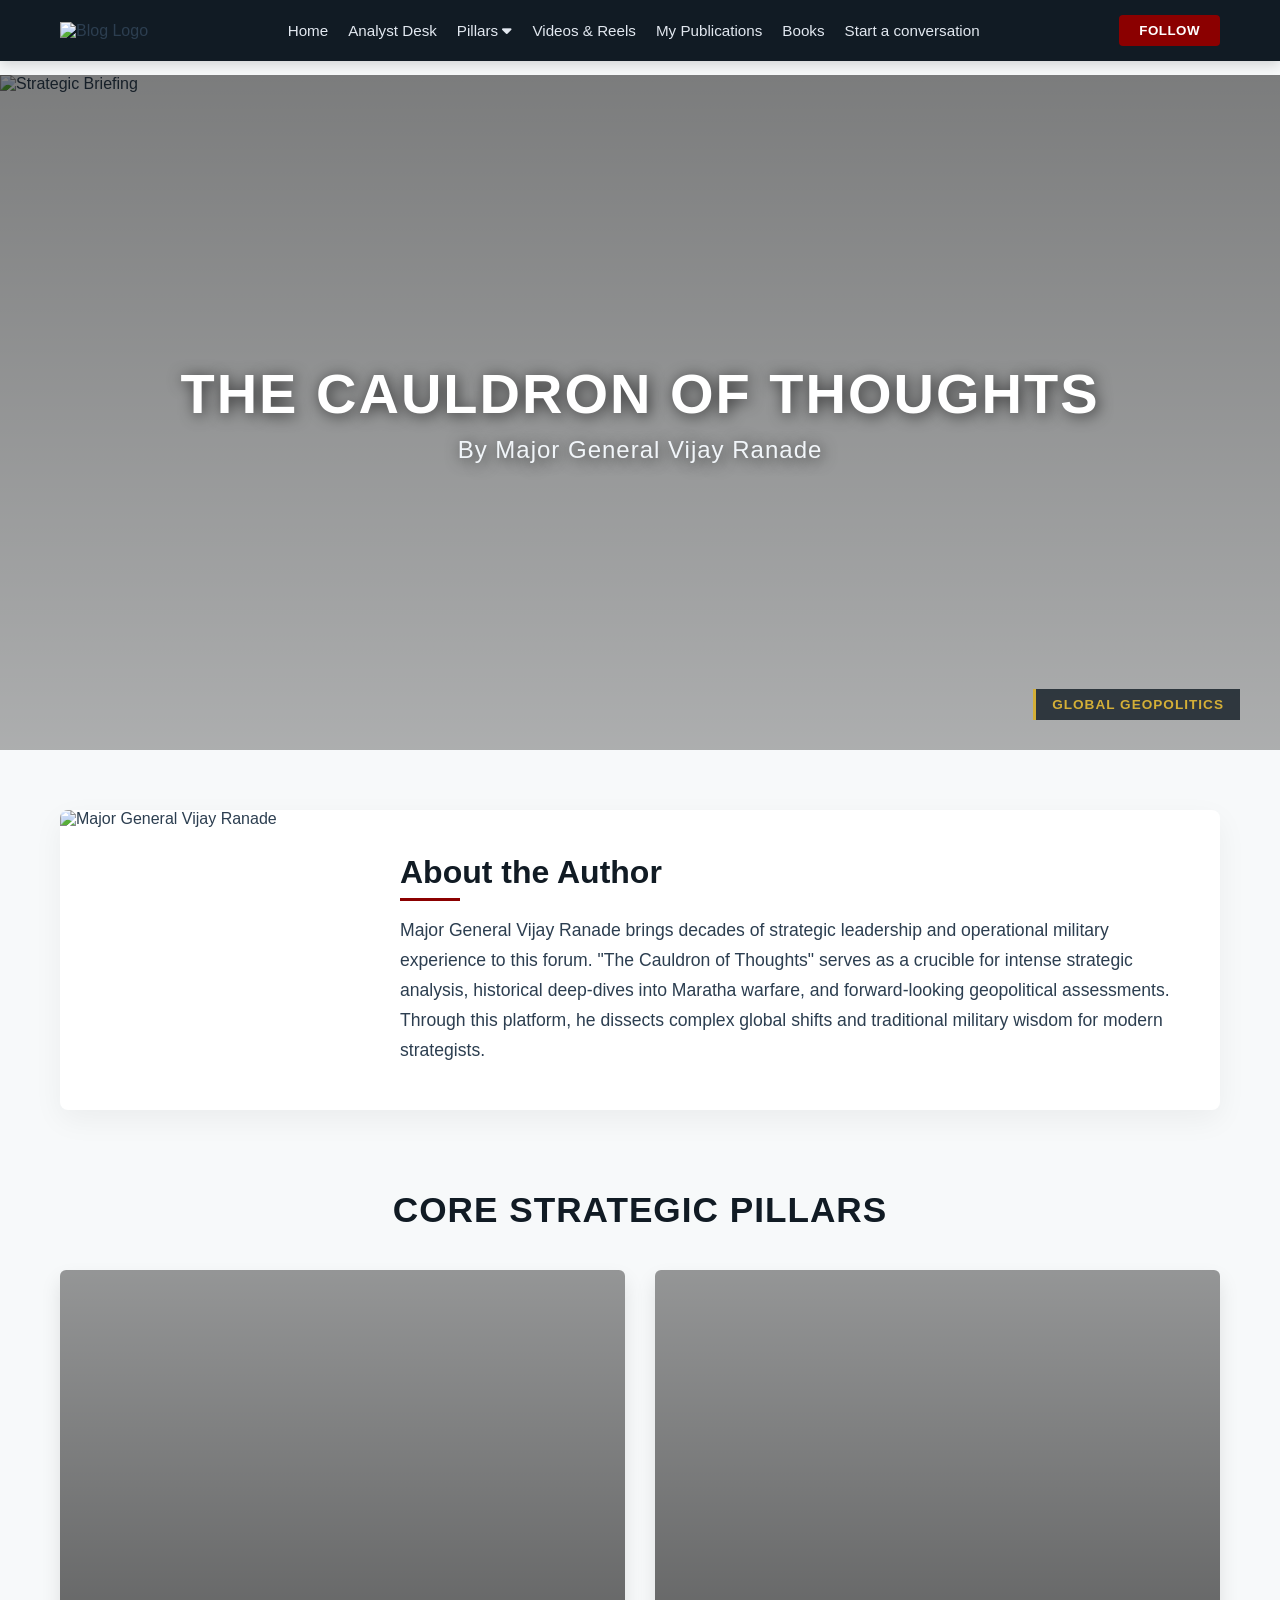
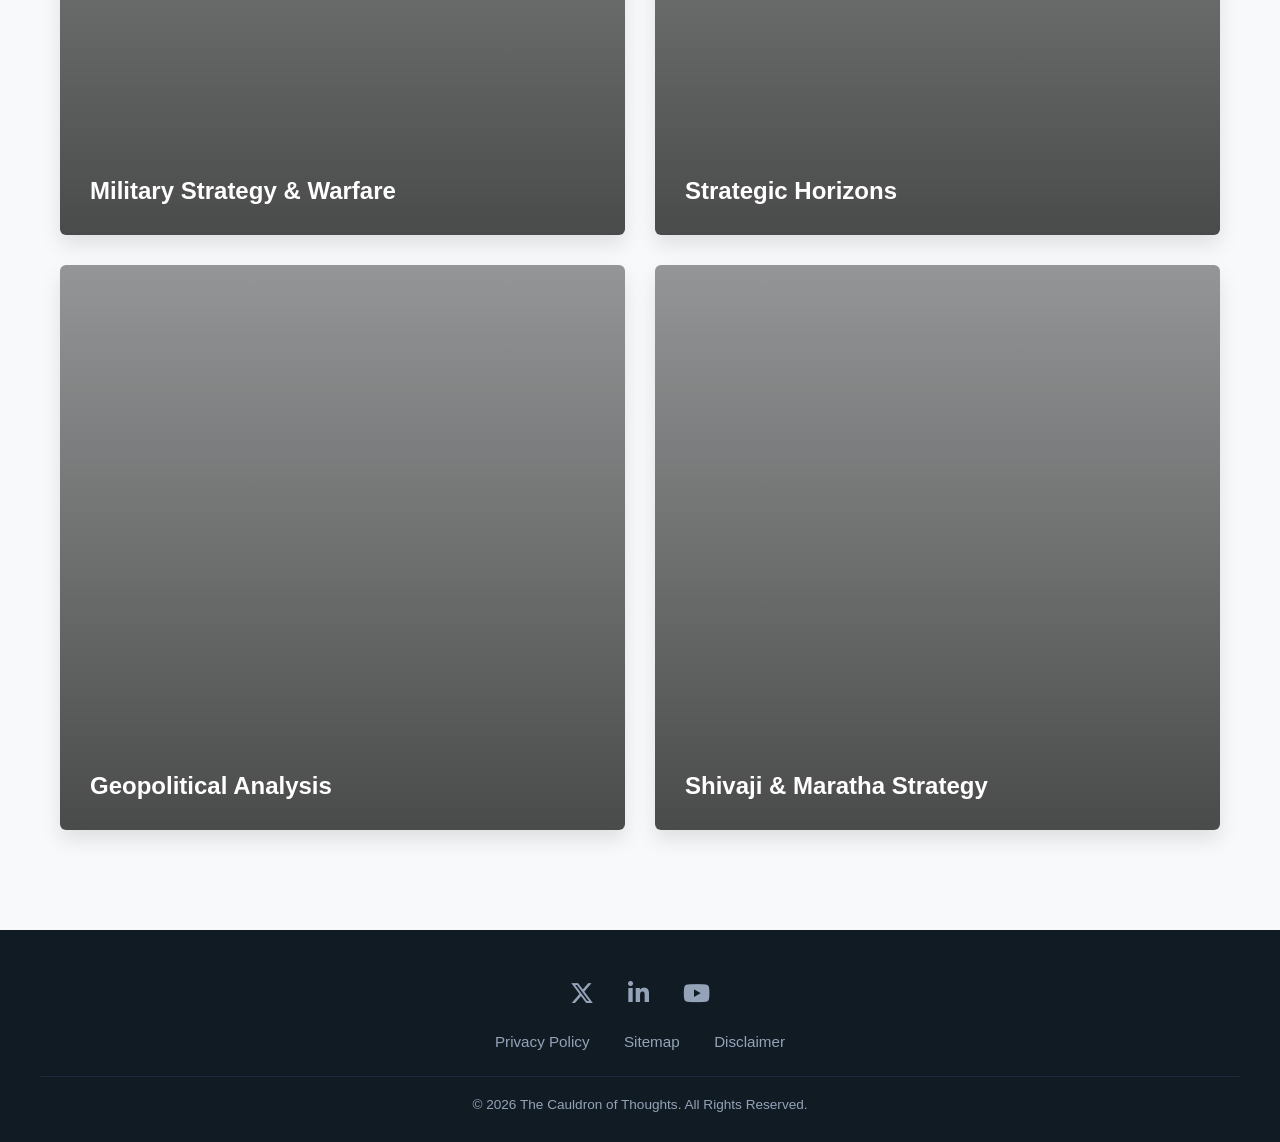
==== commit 9664a641: "Update index.html" ====
--- a/index.html
+++ b/index.html
@@ -1,1592 +1,550 @@
 <!DOCTYPE html>
-<html lang='en'>
+<html lang="en">
 <head>
-<meta charset='UTF-8'/>
-<meta content='width=device-width, initial-scale=1.0' name='viewport'/>
-<title>The Cauldron of Thoughts</title>
-<link href='https://fonts.googleapis.com/css2?family=Playfair+Display:wght@700;900&family=Cinzel:wght@700;900&family=Source+Serif+4:ital,wght@0,300;0,400;1,300&family=Rajdhani:wght@400;500;600;700&display=swap' rel='stylesheet'/>
-<link href='https://cdnjs.cloudflare.com/ajax/libs/font-awesome/6.5.0/css/all.min.css' rel='stylesheet'/>
+    <meta charset="UTF-8">
+    <meta name="viewport" content="width=device-width, initial-scale=1.0">
+    <title>The Cauldron of Thoughts</title>
+    <link rel="stylesheet" href="https://cdnjs.cloudflare.com/ajax/libs/font-awesome/6.4.0/css/all.min.css">
+    <link rel="stylesheet" href="css/style.css">
+</head>
+
 <style>
-  :root {
-    --ink: #0a0a12;
-    --gold: #b8943f;
-    --gold-light: #d4af5a;
-    --gold-pale: #f5edda;
-    --crimson: #7a1c1c;
-    --crimson-light: #9b2525;
-    --slate: #1a1f2e;
-    --slate-mid: #252d42;
-    --slate-light: #323c58;
-    --off-white: #f8f5ef;
-    --muted: #8a8fa8;
-    --border: rgba(184,148,63,0.25);
-  }
-
-  *, *::before, *::after { margin: 0; padding: 0; box-sizing: border-box;}
-
-  html { scroll-behavior: smooth; }
-
-  body {
-    font-family: 'Rajdhani', sans-serif;
-    background: var(--slate);
-    color: var(--off-white);
-    overflow-x: hidden;
-    cursor: default;
-  }
-
-  /* ─── HERO ─── */
-  .hero {
-    position: relative;
-    height: 100vh;
-    min-height: 600px;
-    overflow: hidden;
-    display: flex;
-    flex-direction: column;
-    align-items: center;
-    justify-content: center;
-  }
-
-  /* Slider */
-  .slider-track {
-    position: absolute;
-    inset: 0;
-    display: flex;
-    width: 300%;
-    animation: slideLeft 10s ease-in-out infinite;
-  }
-
-  .slide {
-    flex: 0 0 33.333%;
-    position: relative;
-    display: flex;
-    align-items: center;
-    justify-content: center;
-  }
-
-  .slide-bg {
-    position: absolute;
-    inset: 0;
-    background-size: cover;
-    background-position: center;
-    filter: brightness(0.75) saturate(1);
-  }
-
-  .slide:nth-child(1) .slide-bg {
-    background-image: url('https://blogger.googleusercontent.com/img/b/R29vZ2xl/[base64]/s1920/Gemini_Generated_Image_xf26z8xf26z8xf26.png');
-  }
-  .slide:nth-child(2) .slide-bg {
-    background-image: url('https://blogger.googleusercontent.com/img/b/R29vZ2xl/AVvXsEhlTyduGEYESq4GArBTMHpPkAV0-Gorf152AgV7pqfIfueYb1gmWTin0tmqoy1KxaruzpIBp0vTj8UU8NDse7hboDNfBUvOZsa-aNorTaTeuSKMuFzEL0Mtbx1JzQajp45dHd0yjywLO0LWSx0czitBSX5_UoffmfdpyJhKzL3ZcGCrwtrmYHb2zU4IabM/s1920/Gemini_Generated_Image_wa3ockwa3ockwa3o.png');
-  }
-  .slide:nth-child(3) .slide-bg {
-    background-image: url('https://blogger.googleusercontent.com/img/b/R29vZ2xl/AVvXsEjYuHBaf7KR8WkqUgNSXE4Rm8oR-Y0KWe00SGFWRGhPBx-6iH3KBg5bmOox-xdeRn1gVnU1vfLoamQ6NFFpkP6QpA2hQPw23mqw2TOvdtk75FCivMXmtJHPtOBG2rwozOcz-D4CpydFd7sIG1mk_ub-sh-27eOlomCuVKc5qNSgd-l2CQW3kMcCGe-o7gw/s1920/Gemini_Generated_Image_3j99a53j99a53j99.png');
-  }
-
-  .slide-word {
-    position: relative;
-    z-index: 2;
-    font-family: 'Cinzel', serif;
-    font-size: clamp(3rem, 5vw, 9rem);
-    font-weight: 900;
-    color: white;
-    -webkit-text-stroke: 1px rgba(184,148,63,0.5);
-    letter-spacing: 0.12em;
-    text-transform: uppercase;
-    user-select: none;
-  transform: translateY(280px);
-  text-shadow:
-        0 1px 0 #e0e0e0,
-        0 2px 0 #bdbdbd,
-        0 3px 0 #9c9c9c,
-        0 4px 0 #7a7a7a,
-        0 5px 12px rgba(0,0,0,0.45),
-        0 12px 30px rgba(0,0,0,0.35);
-    opacity: 2;
-  }
-
-  @keyframes slideLeft {
-    0%, 28%   { transform: translateX(0); }
-    33%, 61%  { transform: translateX(-33.333%); }
-    66%, 94%  { transform: translateX(-66.666%); }
-    99%, 100% { transform: translateX(0); }
-  }
-
-  /* Hero overlay */
-  .hero-overlay {
-    position: absolute;
-    inset: 0;
-    background: linear-gradient(to bottom, rgba(10,10,18,0.1) 0%, rgba(10,10,18,0.55) 60%, rgba(26,31,46,1) 100%);
-    z-index: 3;
-  }
-
-  /* Hero content */
-  .hero-content {
-    position: relative;
-    z-index: 4;
-    text-align: center;
-    padding: 2rem;
-  }
-
-  .hero-badge {
-    display: inline-block;
-    font-family: 'Rajdhani', sans-serif;
-    font-size: 0.75rem;
-    font-weight: 600;
-    letter-spacing: 0.35em;
-    color: var(--gold);
-    text-transform: uppercase;
-    border: 1px solid var(--border);
-    padding: 0.35rem 1.2rem;
-    margin-bottom: 1.5rem;
-    animation: fadeDown 1s ease 0.2s both;
-  }
-
-  .hero-title {
-    font-family: 'Cinzel', serif;
-    font-size: clamp(2.8rem, 7vw, 6.5rem);
-    font-weight: 900;
-    color: var(--gold-light);
-    line-height: 1.05;
-    letter-spacing: 0.04em;
-    text-shadow:
-        0 1px 0 #7a5a18,
-        0 2px 0 #745516,
-        0 3px 0 #6d4f14,
-        0 4px 0 #664912,
-        0 5px 0 #5f430f,
-        0 6px 10px rgba(0,0,0,0.35),
-        0 12px 25px rgba(0,0,0,0.45),
-        0 0 35px rgba(212,175,55,0.35);
-    animation: fadeDown 1s ease 0.4s both;
-  }
-
-  .hero-sub {
-    font-family: 'Source Serif 4', serif;
-    font-size: clamp(1rem, 2.5vw, 1.4rem);
-    font-weight: 300;
-    font-style: italic;
-    color: rgba(248,245,239,0.65);
-    margin-top: 1rem;
-    letter-spacing: 0.04em;
-    animation: fadeDown 1s ease 0.6s both;
-  }
-
-  .hero-line {
-    width: 80px;
-    height: 1px;
-    background: var(--gold);
-    margin: 1.6rem auto 0;
-    animation: expandLine 1s ease 0.8s both;
-  }
-
-  @keyframes fadeDown {
-    from { opacity: 0; transform: translateY(-24px); }
-    to   { opacity: 1; transform: translateY(0); }
-  }
-  @keyframes expandLine {
-    from { width: 0; opacity: 0; }
-    to   { width: 80px; opacity: 1; }
-  }
-
-  /* ─── NAVBAR ─── */
-  .navbar {
-    position: fixed;
-    top: 0; left: 0; right: 0;
-    z-index: 100;
-    display: flex;
-    align-items: center;
-    justify-content: space-between;
-    padding: 0 2.5rem;
-    height: 68px;
-    background: rgba(10,10,18,0.92);
-    backdrop-filter: blur(16px);
-    border-bottom: 1px solid var(--border);
-    transition: all 0.35s ease;
-  }
-
-  .navbar.scrolled {
-    background: rgba(10,10,18,0.98);
-    box-shadow: 0 4px 24px rgba(0,0,0,0.5);
-  }
-
-  .nav-logo {
-    font-family: 'Cinzel', serif;
-    font-size: 1.1rem;
-    font-weight: 700;
-    color: var(--gold);
-    letter-spacing: 0.05em;
-    text-decoration: none;
-    white-space: nowrap;
-  }
-  
-  .nav-logo img {
-    height: 30px;      /* controls logo size */
-    width: auto;
-
-    max-width: 100%;
-    object-fit: contain;
-
-    display: block;
-
-    /* keeps it inside navbar neatly */
-    transform: scale(2);
-    }
-
-  .nav-links {
-    display: flex;
-    align-items: center;
-    gap: 0.3rem;
-    list-style: none;
-  }
-
-  .nav-item { position: relative; }
-
-  .nav-link {
-    display: flex;
-    align-items: center;
-    gap: 0.3rem;
-    font-family: 'Rajdhani', sans-serif;
-    font-size: 0.85rem;
-    font-weight: 600;
-    letter-spacing: 0.12em;
-    text-transform: uppercase;
-    color: rgba(248,245,239,0.8);
-    text-decoration: none;
-    padding: 0.5rem 1rem;
-    transition: color 0.25s;
-    cursor: pointer;
-  }
-
-  .nav-link:hover { color: var(--gold); }
-
-  .nav-link .chevron {
-    font-size: 0.65rem;
-    transition: transform 0.25s;
-    display: inline-block;
-  }
-
-  .nav-item:hover .chevron { transform: rotate(180deg); }
-
-  /* Active underline */
-  .nav-link::after {
-    content: '';
-    position: absolute;
-    bottom: -2px; left: 50%; right: 50%;
-    height: 1px;
-    background: var(--gold);
-    transition: left 0.3s, right 0.3s;
-  }
-  .nav-link:hover::after { left: 1rem; right: 1rem; }
-
-  /* Dropdown */
-  .dropdown {
-    position: absolute;
-    top: calc(100% + 8px);
-    left: 50%;
-    transform: translateX(-50%);
-    background: rgba(10,10,18,0.97);
-    border: 1px solid var(--border);
-    min-width: 260px;
-    padding: 0.5rem 0;
-    opacity: 0;
-    visibility: hidden;
-    transform: translateX(-50%) translateY(-8px);
-    transition: all 0.3s ease;
-    pointer-events: none;
-    backdrop-filter: blur(16px);
-  }
-
-  .nav-item:hover .dropdown {
-    opacity: 1;
-    visibility: visible;
-    transform: translateX(-50%) translateY(0);
-    pointer-events: all;
-  }
-
-  .dropdown-link {
-    display: block;
-    padding: 0.65rem 1.5rem;
-    font-family: 'Rajdhani', sans-serif;
-    font-size: 0.8rem;
-    font-weight: 500;
-    letter-spacing: 0.08em;
-    color: rgba(248,245,239,0.75);
-    text-decoration: none;
-    text-transform: uppercase;
-    transition: background 0.2s, color 0.2s, padding-left 0.2s;
-    border-left: 2px solid transparent;
-  }
-  .dropdown-link:hover {
-    background: rgba(184,148,63,0.08);
-    color: var(--gold);
-    padding-left: 2rem;
-    border-left-color: var(--gold);
-  }
-
-  .nav-follow-btn {
-    font-family: 'Rajdhani', sans-serif;
-    font-size: 0.8rem;
-    font-weight: 700;
-    letter-spacing: 0.15em;
-    text-transform: uppercase;
-    color: var(--ink);
-    background: var(--gold);
-    border: none;
-    padding: 0.5rem 1.4rem;
-    cursor: pointer;
-    transition: background 0.25s, transform 0.15s;
-  }
-  .nav-follow-btn:hover {
-    background: var(--gold-light);
-    transform: scale(1.04);
-  }
-  .nav-follow-btn:active { transform: scale(0.97); }
-
-  /* Hamburger */
-  .hamburger { display: none; flex-direction: column; gap: 5px; cursor: pointer; padding: 0.4rem; }
-  .hamburger span { display: block; width: 22px; height: 1.5px; background: var(--off-white); transition: all 0.3s; }
-
-  /* ─── SECTION LABELS ─── */
-  .section-label {
-    font-family: 'Rajdhani', sans-serif;
-    font-size: 0.7rem;
-    font-weight: 700;
-    letter-spacing: 0.4em;
-    text-transform: uppercase;
-    color: var(--gold);
-    margin-bottom: 0.6rem;
-  }
-
-  .section-heading {
-    font-family: 'Cinzel', serif;
-    font-size: clamp(1.6rem, 3.5vw, 2.5rem);
-    font-weight: 700;
-    color: var(--off-white);
-    letter-spacing: 0.02em;
-    line-height: 1.2;
-  }
-
-  .gold-rule {
-    width: 48px;
-    height: 2px;
-    background: var(--gold);
-    margin: 1.2rem 0 2rem;
-  }
-
-  /* ─── BLOG GRID ─── */
-  .blog-section {
-    padding: 6rem 4vw 5rem;
-    background: var(--slate);
-  }
-
-  .section-header {
-    margin-bottom: 0.5rem;
-  }
-
-  .blog-grid {
-    display: grid;
-    grid-template-columns: repeat(auto-fill, minmax(280px, 1fr));
-    gap: 1.5rem;
-  }
-
-  .blog-card {
-    position: relative;
-    background: var(--slate-mid);
-    border: 1px solid var(--border);
-    aspect-ratio: 1 / 1;
-    display: flex;
-    flex-direction: column;
-    justify-content: flex-end;
-    overflow: hidden;
-    cursor: pointer;
-    transition: transform 0.4s cubic-bezier(0.22,1,0.36,1), box-shadow 0.4s;
-    text-decoration: none;
-  }
-
-  .blog-card::before {
-    content: '';
-    position: absolute;
-    inset: 0;
-    background: linear-gradient(to top, rgba(10,10,18,0.95) 0%, rgba(10,10,18,0.4) 50%, transparent 100%);
-    z-index: 1;
-    transition: background 0.4s;
-  }
-
-  .blog-card-bg {
-    position: absolute;
-    inset: 0;
-    background-size: cover;
-    background-position: center;
-    filter: brightness(0.5) saturate(0.4);
-    transform: scale(1);
-    transition: transform 0.7s cubic-bezier(0.22,1,0.36,1), filter 0.5s;
-  }
-
-  .blog-card:hover {
-    transform: translateY(-6px);
-    box-shadow: 0 20px 48px rgba(0,0,0,0.5);
-  }
-  .blog-card:hover .blog-card-bg {
-    transform: scale(1.08);
-    filter: brightness(0.4) saturate(0.5);
-  }
-  .blog-card:hover::before {
-    background: linear-gradient(to top, rgba(10,10,18,0.97) 0%, rgba(10,10,18,0.55) 55%, transparent 100%);
-  }
-
-  .blog-card-tag {
-    position: absolute;
-    top: 1.2rem; left: 1.2rem;
-    z-index: 2;
-    font-size: 0.62rem;
-    font-weight: 700;
-    letter-spacing: 0.25em;
-    text-transform: uppercase;
-    color: var(--gold);
-    background: rgba(10,10,18,0.75);
-    border: 1px solid var(--border);
-    padding: 0.25rem 0.7rem;
-  }
-
-  .blog-card-body {
-    position: relative;
-    z-index: 2;
-    padding: 1.5rem 1.4rem 1.6rem;
-  }
-
-  .blog-card-title {
-    font-family: 'Playfair Display', serif;
-    font-size: clamp(1rem, 1.8vw, 1.25rem);
-    font-weight: 700;
-    color: var(--off-white);
-    line-height: 1.35;
-    margin-bottom: 0.8rem;
-    transition: color 0.25s;
-  }
-  .blog-card:hover .blog-card-title { color: var(--gold-light); }
-
-  .blog-card-meta {
-    font-size: 0.72rem;
-    font-weight: 500;
-    letter-spacing: 0.08em;
-    color: var(--muted);
-    text-transform: uppercase;
-    display: flex;
-    align-items: center;
-    gap: 0.6rem;
-  }
-  .blog-card-meta span { display: flex; align-items: center; gap: 0.3rem; }
-
-  .card-arrow {
-    position: absolute;
-    bottom: 1.4rem; right: 1.4rem;
-    z-index: 2;
-    width: 36px; height: 36px;
-    border: 1px solid var(--border);
-    display: flex; align-items: center; justify-content: center;
-    color: var(--gold);
-    font-size: 0.9rem;
-    opacity: 0;
-    transform: translate(6px, 6px);
-    transition: opacity 0.3s, transform 0.3s;
-  }
-  .blog-card:hover .card-arrow {
-    opacity: 1;
-    transform: translate(0, 0);
-  }
-  
-  .analyst-blog-card {
-    position: relative;
-    background: var(--slate-mid);
-    border: 1px solid var(--border);
-    aspect-ratio: 3 / 1;
-    display: flex;
-    flex-direction: column;
-    justify-content: flex-end;
-    overflow: hidden;
-    cursor: pointer;
-    transition: transform 0.4s cubic-bezier(0.22,1,0.36,1), box-shadow 0.4s;
-    text-decoration: none;
-  }
-
-  .analyst-blog-card::before {
-    content: '';
-    position: absolute;
-    inset: 0;
-    background: linear-gradient(to top, rgba(10,10,18,0.95) 0%, rgba(10,10,18,0.4) 50%, transparent 100%);
-    z-index: 1;
-    transition: background 0.4s;
-  }
-
-  .analyst-blog-card-bg {
-    position: absolute;
-    inset: 0;
-    background-size: cover;
-    background-position: center;
-    filter: brightness(0.5) saturate(0.4);
-    transform: scale(1);
-    transition: transform 0.7s cubic-bezier(0.22,1,0.36,1), filter 0.5s;
-  }
-
-  .analyst-blog-card:hover {
-    transform: translateY(-6px);
-    box-shadow: 0 20px 48px rgba(0,0,0,0.5);
-  }
-  .analyst-blog-card:hover .blog-card-bg {
-    transform: scale(1.08);
-    filter: brightness(0.4) saturate(0.5);
-  }
-  .analyst-blog-card:hover::before {
-    background: linear-gradient(to top, rgba(10,10,18,0.97) 0%, rgba(10,10,18,0.55) 55%, transparent 100%);
-  }
-
-  .analyst-blog-card-tag {
-    position: absolute;
-    top: 1.2rem; left: 1.2rem;
-    z-index: 2;
-    font-size: 0.62rem;
-    font-weight: 700;
-    letter-spacing: 0.25em;
-    text-transform: uppercase;
-    color: var(--gold);
-    background: rgba(10,10,18,0.75);
-    border: 1px solid var(--border);
-    padding: 0.25rem 0.7rem;
-  }
-
-  .analyst-blog-card-body {
-    position: relative;
-    z-index: 2;
-    padding: 1.5rem 1.4rem 1.6rem;
-  }
-
-  .analyst-blog-card-title {
-    font-family: 'Playfair Display', serif;
-    font-size: clamp(1rem, 1.8vw, 1.25rem);
-    font-weight: 700;
-    color: var(--off-white);
-    line-height: 1.35;
-    margin-bottom: 0.8rem;
-    transition: color 0.25s;
-  }
-  .analyst-blog-card:hover .blog-card-title { color: var(--gold-light); }
-
-  .analyst-blog-card-meta {
-    font-size: 0.72rem;
-    font-weight: 500;
-    letter-spacing: 0.08em;
-    color: var(--muted);
-    text-transform: uppercase;
-    display: flex;
-    align-items: center;
-    gap: 0.6rem;
-  }
-  .analyst-blog-card-meta span { display: flex; align-items: center; gap: 0.3rem; }
-  
-  .analyst-blog-card {
-  min-height: 420px;
-  background: linear-gradient(
-    135deg,
-    rgba(18, 27, 58, 0.95),
-    rgba(5, 8, 22, 1)
-  );
-  padding: 2.5rem;
-}
-
-.analyst-author-content {
-  display: flex;
-  align-items: center;
-  gap: 3rem;
-  height: 100%;
-  position: relative;
-  z-index: 2;
-}
-
-.analyst-author-image {
-  flex: 0 0 320px;
-}
-
-.analyst-author-image img {
-  width: 100%;
-  height: 400px;
-  object-fit: cover;
-  border: 1px solid var(--border);
-}
-
-.analyst-author-info {
-  flex: 1;
-  max-width: 700px;
-}
-
-.analyst-label {
-  display: inline-block;
-  color: var(--gold);
-  font-size: 0.75rem;
-  letter-spacing: 0.2em;
-  text-transform: uppercase;
-  margin-bottom: 1rem;
-}
-
-.analyst-author-name {
-  font-family: 'Playfair Display', serif;
-  font-size: clamp(1rem, 2vw, 2rem);
-  color: var(--gold);
-  margin-bottom: 1rem;
-}
-
-.analyst-author-summary {
-  color: var(--muted);
-  line-height: 1.8;
-  font-size: 1rem;
-  margin-bottom: 1.5rem;
-  max-width: 60ch;
-}
-
-@media (max-width: 900px) {
-  .analyst-author-content {
-    flex-direction: column;
-    text-align: center;
-  }
-
-  .analyst-author-image {
-    flex: none;
-    width: 100%;
-    max-width: 320px;
-  }
-}
-
-  .card-arrow {
-    position: absolute;
-    bottom: 1.4rem; right: 1.4rem;
-    z-index: 2;
-    width: 36px; height: 36px;
-    border: 1px solid var(--border);
-    display: flex; align-items: center; justify-content: center;
-    color: var(--gold);
-    font-size: 0.9rem;
-    opacity: 0;
-    transform: translate(6px, 6px);
-    transition: opacity 0.3s, transform 0.3s;
-  }
-  .blog-card:hover .card-arrow {
-    opacity: 1;
-    transform: translate(0, 0);
-  }
-
-  /* ─── FEATURED STRIP ─── */
-  .featured-strip {
-    background: darkgoldenrod;
-    border-top: 1px solid rgba(255,255,255,0.1);
-    border-bottom: 1px solid rgba(255,255,255,0.1);
-    padding: 1.2rem 4vw;
-    overflow: hidden;
-    position: relative;
-  }
-
-  .ticker-wrap { overflow: hidden; }
-  .ticker {
-    display: flex;
-    gap: 5rem;
-    animation: ticker 22s linear infinite;
-    white-space: nowrap;
-    width: max-content;
-  }
-  .ticker-item {
-    font-family: 'Rajdhani', sans-serif;
-    font-size: 0.72rem;
-    font-weight: 700;
-    letter-spacing: 0.25em;
-    text-transform: uppercase;
-    color: black;
-  }
-  .ticker-item i { color: var(--gold-light); margin-right: 0.5rem; }
-
-  @keyframes ticker {
-    0%   { transform: translateX(0); }
-    100% { transform: translateX(-50%); }
-  }
-
-  /* ─── FOLLOW SECTION ─── */
-  .follow-section {
-    padding: 5rem 4vw;
-    background: var(--slate-mid);
-    border-top: 1px solid var(--border);
-    display: flex;
-    align-items: center;
-    justify-content: space-between;
-    gap: 2rem;
-    flex-wrap: wrap;
-  }
-
-  .follow-text .section-label { margin-bottom: 0.4rem; }
-  .follow-text p {
-    font-size: 1.05rem;
-    color: rgba(248,245,239,0.6);
-    max-width: 420px;
-    line-height: 1.7;
-  }
-
-  .follow-form {
-    display: flex;
-    gap: 0;
-    border: 1px solid var(--border);
-    overflow: hidden;
-    flex-shrink: 0;
-  }
-  .follow-input {
-    background: rgba(255,255,255,0.04);
-    border: none;
-    padding: 0.9rem 1.4rem;
-    color: var(--off-white);
-    font-family: 'Rajdhani', sans-serif;
-    font-size: 0.9rem;
-    font-weight: 500;
-    letter-spacing: 0.05em;
-    width: 260px;
-    outline: none;
-  }
-  .follow-input::placeholder { color: var(--muted); }
-  .follow-btn {
-    background: var(--gold);
-    color: var(--ink);
-    border: none;
-    padding: 0.9rem 1.8rem;
-    font-family: 'Rajdhani', sans-serif;
-    font-size: 0.78rem;
-    font-weight: 700;
-    letter-spacing: 0.2em;
-    text-transform: uppercase;
-    cursor: pointer;
-    white-space: nowrap;
-    transition: background 0.25s;
-  }
-  .follow-btn:hover { background: var(--gold-light); }
-
-  /* ─── FOOTER ─── */
-  footer {
-    background: var(--ink);
-    border-top: 1px solid var(--border);
-    padding: 4rem 4vw 2rem;
-  }
-
-  .footer-top {
-    display: grid;
-    grid-template-columns: 1.4fr 1fr 1fr 1fr;
-    gap: 3rem;
-    padding-bottom: 3rem;
-    border-bottom: 1px solid var(--border);
-  }
-
-  .footer-brand .nav-logo { display: block; font-size: 1.3rem; margin-bottom: 1rem; }
-  .footer-brand p {
-    font-size: 0.88rem;
-    line-height: 1.75;
-    color: rgba(248,245,239,0.45);
-    max-width: 240px;
-  }
-
-  .footer-social {
-    display: flex;
-    gap: 0.7rem;
-    margin-top: 1.5rem;
-  }
-
-  .social-icon {
-    width: 36px; height: 36px;
-    border: 1px solid var(--border);
-    display: flex; align-items: center; justify-content: center;
-    color: var(--muted);
-    font-size: 0.9rem;
-    text-decoration: none;
-    transition: border-color 0.25s, color 0.25s, background 0.25s, transform 0.2s;
-  }
-  .social-icon:hover {
-    border-color: var(--gold);
-    color: var(--gold);
-    background: rgba(184,148,63,0.08);
-    transform: translateY(-3px);
-  }
-
-  .footer-col h4 {
-    font-family: 'Cinzel', serif;
-    font-size: 0.75rem;
-    font-weight: 700;
-    letter-spacing: 0.2em;
-    text-transform: uppercase;
-    color: var(--gold);
-    margin-bottom: 1.2rem;
-  }
-
-  .footer-links { list-style: none; }
-  .footer-links li { margin-bottom: 0.6rem; }
-  .footer-links a {
-    font-size: 0.85rem;
-    color: rgba(248,245,239,0.5);
-    text-decoration: none;
-    letter-spacing: 0.04em;
-    transition: color 0.25s, padding-left 0.25s;
-    display: inline-block;
-  }
-  .footer-links a:hover {
-    color: var(--gold-light);
-    padding-left: 6px;
-  }
-
-  .footer-bottom {
-    display: flex;
-    align-items: center;
-    justify-content: space-between;
-    padding-top: 2rem;
-    flex-wrap: wrap;
-    gap: 1rem;
-  }
-
-  .footer-bottom p {
-    font-size: 0.72rem;
-    letter-spacing: 0.06em;
-    color: rgba(248,245,239,0.25);
-  }
-
-  .footer-bottom-links {
-    display: flex;
-    gap: 2rem;
-    list-style: none;
-  }
-  .footer-bottom-links a {
-    font-size: 0.72rem;
-    letter-spacing: 0.08em;
-    text-transform: uppercase;
-    color: rgba(248,245,239,0.35);
-    text-decoration: none;
-    transition: color 0.25s;
-  }
-  .footer-bottom-links a:hover { color: var(--gold); }
-
-  /* ─── SCROLL REVEAL ─── */
-  .reveal {
-    opacity: 0;
-    transform: translateY(32px);
-    transition: opacity 0.7s ease, transform 0.7s ease;
-  }
-  .reveal.visible {
-    opacity: 1;
-    transform: translateY(0);
-  }
-
-  /* ─── MOBILE ─── */
-  @media (max-width: 768px) {
-    .hamburger { display: flex; }
-    .nav-links { display: none; flex-direction: column; position: fixed; top: 68px; left: 0; right: 0; background: rgba(10,10,18,0.99); padding: 1rem 0 2rem; border-bottom: 1px solid var(--border); }
-    .nav-links.open { display: flex; }
-    .nav-link { padding: 0.8rem 2rem; font-size: 1rem; }
-    .dropdown { position: static; opacity: 1; visibility: visible; transform: none; background: rgba(255,255,255,0.04); pointer-events: all; display: none; }
-    .nav-item.open .dropdown { display: block; }
-    .nav-follow-btn { display: none; }
-
-    .footer-top { grid-template-columns: 1fr 1fr; gap: 2rem; }
-    .follow-section { flex-direction: column; align-items: flex-start; }
-    .follow-form { flex-direction: column; width: 100%; }
-    .follow-input { width: 100%; }
-  }
-
-  @media (max-width: 480px) {
-    .footer-top { grid-template-columns: 1fr; }
-  }
-  
-  
-  /* ─── PAGE HERO BANNER ─── */
-  .page-banner {
-    position: relative;
-    height: 340px;
-    display: flex;
-    align-items: flex-end;
-    justify-content: flex-start;
-    padding: 0 4vw 3rem;
-    overflow: hidden;
-    margin-top: 68px;
-  }
-  .page-banner-bg {
-    position: absolute;
-    inset: 0;
-    background-image: url('https://images.unsplash.com/photo-1526778548025-fa2f459cd5c1?w=1600');
-    background-size: cover;
-    background-position: center 30%;
-    filter: brightness(0.22) saturate(0.5);
-  }
-  .page-banner-overlay {
-    position: absolute;
-    inset: 0;
-    background: linear-gradient(to right, rgba(10,10,18,0.9) 40%, transparent 100%);
-  }
-  .page-banner-content { position: relative; z-index: 2; }
-  .breadcrumb {
-    font-size: 0.7rem;
-    font-weight: 600;
-    letter-spacing: 0.3em;
-    text-transform: uppercase;
-    color: var(--gold);
-    margin-bottom: 0.8rem;
-    display: flex;
-    align-items: center;
-    gap: 0.6rem;
-  }
-  .breadcrumb a { color: rgba(248,245,239,0.45); text-decoration: none; transition: color 0.2s; }
-  .breadcrumb a:hover { color: var(--gold); }
-  .breadcrumb .sep { color: rgba(184,148,63,0.4); }
-  .page-banner h1 {
-    font-family: 'Cinzel', serif;
-    font-size: clamp(2rem, 5vw, 3.8rem);
-    font-weight: 900;
-    color: var(--gold-light);
-    letter-spacing: 0.04em;
-    line-height: 1.1;
-  }
-  .page-banner-rule { width: 48px; height: 2px; background: var(--gold); margin-top: 1rem; }
- 
-  /* ─── MAIN WRAPPER ─── */
-  .desk-wrapper {
-    max-width: 960px;
-    margin: 0 auto;
-    padding: 5rem 4vw 6rem;
-  }
- 
-  /* ─── PROFILE HEADER: photo + name on the same line ─── */
-  .profile-header {
-    display: flex;
-    align-items: center;
-    gap: 3rem;
-    padding-bottom: 3rem;
-    border-bottom: 1px solid var(--border);
-    margin-bottom: 4rem;
-  }
-  .profile-photo-frame {
-    position: relative;
-    flex-shrink: 0;
-    width: 200px;
-    height: 240px;
-    overflow: hidden;
-    border: 1px solid var(--border);
-  }
-  .profile-photo-frame::after {
-    content: '';
-    position: absolute;
-    top: 10px; left: 10px; right: -10px; bottom: -10px;
-    border: 1px solid rgba(184,148,63,0.15);
-    z-index: 0;
-    pointer-events: none;
-  }
-  .profile-photo-frame img {
-    width: 100%; height: 100%;
-    object-fit: cover;
-    display: block;
-    filter: grayscale(15%) contrast(1.05);
-    transition: filter 0.5s, transform 0.6s;
-    position: relative;
-    z-index: 1;
-  }
-  .profile-photo-frame:hover img { filter: grayscale(0%) contrast(1.08); transform: scale(1.04); }
-  .profile-photo-placeholder {
-    width: 100%; height: 100%;
-    background: var(--slate-mid);
-    display: flex;
-    flex-direction: column;
-    align-items: center;
-    justify-content: center;
-    gap: 0.8rem;
-    position: relative;
-    z-index: 1;
-  }
-  .profile-photo-placeholder i { font-size: 2.8rem; color: rgba(184,148,63,0.25); }
-  .profile-photo-placeholder span {
-    font-size: 0.62rem;
-    letter-spacing: 0.15em;
-    text-transform: uppercase;
-    color: rgba(184,148,63,0.3);
-    text-align: center;
-    padding: 0 1rem;
-    line-height: 1.6;
-  }
-  .profile-identity { flex: 1; }
-  .profile-rank {
-    font-size: 0.65rem;
-    font-weight: 700;
-    letter-spacing: 0.4em;
-    text-transform: uppercase;
-    color: var(--gold);
-    margin-bottom: 0.6rem;
-    display: flex;
-    align-items: center;
-    gap: 0.6rem;
-  }
-  .profile-rank::before,
-  .profile-rank::after {
-    content: '';
-    display: inline-block;
-    width: 24px;
-    height: 1px;
-    background: var(--gold);
-    opacity: 0.5;
-  }
-  .profile-name {
-    font-family: 'Cinzel', serif;
-    font-size: clamp(1.6rem, 3vw, 2.4rem);
-    font-weight: 900;
-    color: var(--gold-light);
-    letter-spacing: 0.04em;
-    line-height: 1.15;
-    text-shadow: 0 0 40px rgba(184,148,63,0.2);
-  }
-  .profile-retd {
-    font-family: 'Source Serif 4', serif;
-    font-style: italic;
-    font-size: clamp(1rem, 1.6vw, 1.3rem);
-    font-weight: 300;
-    color: rgba(248,245,239,0.45);
-    letter-spacing: 0.08em;
-    margin-left: 0.5rem;
-  }
-  .profile-divider { width: 48px; height: 2px; background: var(--gold); margin: 1.2rem 0; }
-  .profile-tags { display: flex; flex-wrap: wrap; gap: 0.5rem; }
-  .profile-tag {
-    font-size: 0.6rem;
-    font-weight: 700;
-    letter-spacing: 0.18em;
-    text-transform: uppercase;
-    color: var(--gold);
-    background: rgba(184,148,63,0.08);
-    border: 1px solid var(--border);
-    padding: 0.28rem 0.75rem;
-  }
- 
-  /* ─── CONTENT SECTION ─── */
-  .content-section {
-    margin-bottom: 4rem;
-    padding-bottom: 4rem;
-    border-bottom: 1px solid var(--border);
-  }
-  .content-section:last-child { border-bottom: none; margin-bottom: 0; padding-bottom: 0; }
- 
-  /* ─── PROSE TYPOGRAPHY ─── */
-  .prose {
-    font-family: 'Source Serif 4', serif;
-    font-size: 1.08rem;
-    font-weight: 300;
-    line-height: 1.9;
-    color: rgba(248,245,239,0.78);
-  }
-  .prose p { margin-bottom: 1.5rem; }
-  .prose p:last-child { margin-bottom: 0; }
-  .prose strong { font-weight: 400; color: var(--gold-light); }
-  .prose em { font-style: italic; color: rgba(248,245,239,0.6); }
- 
-  /* ─── CONTENT PLACEHOLDER ─── */
-  .content-placeholder {
-    border: 1px dashed rgba(184,148,63,0.3);
-    background: rgba(184,148,63,0.04);
-    padding: 2.5rem 2rem;
-    text-align: center;
-  }
-  .content-placeholder i { font-size: 2rem; color: rgba(184,148,63,0.3); margin-bottom: 1rem; display: block; }
-  .content-placeholder p {
-    font-size: 0.78rem;
-    font-weight: 600;
-    letter-spacing: 0.18em;
-    text-transform: uppercase;
-    color: rgba(184,148,63,0.45);
-    line-height: 1.8;
-  }
-  .content-placeholder p span {
-    display: block;
-    font-weight: 400;
-    letter-spacing: 0.06em;
-    text-transform: none;
-    color: rgba(248,245,239,0.3);
-    margin-top: 0.4rem;
-    font-size: 0.85rem;
-    font-family: 'Source Serif 4', serif;
-    font-style: italic;
-  }
- 
-  /* ─── PULL QUOTE ─── */
-  .pull-quote {
-    border-left: 3px solid var(--gold);
-    padding: 1.2rem 2rem;
-    margin: 2.5rem 0;
-    background: rgba(184,148,63,0.05);
-  }
-  .pull-quote p {
-    font-family: 'Playfair Display', serif;
-    font-size: 1.25rem;
-    font-style: italic;
-    color: var(--gold-light);
-    line-height: 1.65;
-    margin: 0;
-  }
-  .pull-quote cite {
-    display: block;
-    margin-top: 0.8rem;
-    font-family: 'Rajdhani', sans-serif;
-    font-size: 0.7rem;
-    font-weight: 700;
-    letter-spacing: 0.2em;
-    text-transform: uppercase;
-    color: var(--muted);
-    font-style: normal;
-  }
- 
-  /* ─── CONTACT SECTION ─── */
-  .contact-section {
-    background: var(--slate-mid);
-    border: 1px solid var(--border);
-    padding: 3rem 3rem 3.5rem;
-    position: relative;
-    overflow: hidden;
-  }
-  .contact-section::before {
-    content: '';
-    position: absolute;
-    top: 0; right: 0;
-    width: 200px; height: 200px;
-    background: radial-gradient(circle, rgba(184,148,63,0.06) 0%, transparent 70%);
-    pointer-events: none;
-  }
-  .contact-grid {
-    display: grid;
-    grid-template-columns: 1fr 1fr;
-    gap: 3rem;
-    margin-top: 2.5rem;
-    align-items: start;
-  }
-  .contact-info-block p {
-    font-size: 0.95rem;
-    line-height: 1.85;
-    color: rgba(248,245,239,0.55);
-    margin-bottom: 2rem;
-  }
-  .contact-direct { display: flex; flex-direction: column; gap: 0.8rem; }
-  .contact-direct-item {
-    display: flex;
-    align-items: center;
-    gap: 1rem;
-    padding: 1rem 1.2rem;
-    border: 1px solid var(--border);
-    background: rgba(255,255,255,0.02);
-    text-decoration: none;
-    transition: border-color 0.25s, background 0.25s, transform 0.2s;
-    cursor: pointer;
-  }
-  .contact-direct-item:hover { border-color: var(--gold); background: rgba(184,148,63,0.06); transform: translateX(4px); }
-  .contact-direct-item i { font-size: 1.1rem; color: var(--gold); width: 20px; flex-shrink: 0; }
-  .contact-direct-item .cdi-label {
-    font-size: 0.62rem;
-    font-weight: 700;
-    letter-spacing: 0.25em;
-    text-transform: uppercase;
-    color: var(--muted);
-    display: block;
-  }
-  .contact-direct-item .cdi-value { font-size: 0.9rem; font-weight: 500; color: var(--off-white); letter-spacing: 0.04em; }
- 
-  /* ─── CONTACT FORM ─── */
-  .contact-form { display: flex; flex-direction: column; gap: 1rem; }
-  .form-row { display: grid; grid-template-columns: 1fr 1fr; gap: 1rem; }
-  .form-group { display: flex; flex-direction: column; gap: 0.4rem; }
-  .form-label { font-size: 0.6rem; font-weight: 700; letter-spacing: 0.25em; text-transform: uppercase; color: var(--gold); }
-  .form-input,
-  .form-textarea,
-  .form-select {
-    background: rgba(255,255,255,0.03);
-    border: none;
-    border-bottom: 1px solid rgba(184,148,63,0.3);
-    padding: 0.75rem 0.8rem;
-    color: var(--off-white);
-    font-family: 'Rajdhani', sans-serif;
-    font-size: 0.9rem;
-    font-weight: 500;
-    letter-spacing: 0.04em;
-    outline: none;
-    transition: border-color 0.25s, background 0.25s;
-    width: 100%;
-  }
-  .form-input::placeholder,
-  .form-textarea::placeholder { color: rgba(138,143,168,0.5); }
-  .form-input:focus,
-  .form-textarea:focus,
-  .form-select:focus { border-color: var(--gold); background: rgba(184,148,63,0.04); }
-  .form-select option { background: var(--slate); color: var(--off-white); }
-  .form-textarea { resize: vertical; min-height: 120px; }
-  .form-submit {
-    background: var(--gold);
-    color: var(--ink);
-    border: none;
-    padding: 0.9rem 2.4rem;
-    font-family: 'Rajdhani', sans-serif;
-    font-size: 0.8rem;
-    font-weight: 700;
-    letter-spacing: 0.22em;
-    text-transform: uppercase;
-    cursor: pointer;
-    transition: background 0.25s, transform 0.15s;
-    align-self: flex-start;
-    margin-top: 0.4rem;
-  }
-  .form-submit:hover { background: var(--gold-light); transform: scale(1.03); }
-  .form-submit:active { transform: scale(0.97); }
-  .form-success {
-    display: none;
-    padding: 1rem 1.4rem;
-    border: 1px solid rgba(184,148,63,0.4);
-    background: rgba(184,148,63,0.08);
-    font-size: 0.78rem;
-    font-weight: 600;
-    letter-spacing: 0.15em;
-    text-transform: uppercase;
-    color: var(--gold);
-  }
- 
-  /* ─── ANALYST'S DESK RESPONSIVE OVERRIDES ─── */
-  @media (max-width: 960px) {
-    .contact-grid { grid-template-columns: 1fr; gap: 2rem; }
-  }
-  @media (max-width: 768px) {
-    .profile-header { flex-direction: column; align-items: flex-start; gap: 1.8rem; }
-    .profile-photo-frame { width: 160px; height: 200px; }
-    .form-row { grid-template-columns: 1fr; }
-    .contact-section { padding: 2rem 1.4rem; }
-  }
-  @media (max-width: 480px) {
-    .desk-wrapper { padding: 3rem 5vw 4rem; }
-  }
-  
+  /* --- Global Reset & Variables --- */
+:root {
+    --bg-light: #f7f9fa;
+    --primary-dark: #111b24; /* Deep military navy/slate */
+    --accent-red: #8b0000; /* Deep crimson representing the "cauldron" */
+    --accent-gold: #d4af37;
+    --text-dark: #2c3e50;
+    --text-muted: #64748b;
+    --white: #ffffff;
+    --transition-smooth: all 0.4s cubic-bezier(0.25, 1, 0.5, 1);
+}
+
+* {
+    margin: 0;
+    padding: 0;
+    box-sizing: border-box;
+    font-family: 'Segoe UI', Tahoma, Geneva, Verdana, sans-serif;
+}
+
+body {
+    background-color: var(--bg-light);
+    color: var(--text-dark);
+    overflow-x: hidden;
+}
+
+/* --- Navbar --- */
+.navbar {
+    background-color: var(--primary-dark);
+    position: fixed;
+    top: 0;
+    width: 100%;
+    z-index: 1000;
+    box-shadow: 0 4px 12px rgba(0, 0, 0, 0.15);
+}
+
+.nav-container {
+    max-width: 1200px;
+    margin: 0 auto;
+    display: flex;
+    justify-content: space-between;
+    align-items: center;
+    padding: 15px 20px;
+}
+
+.logo img {
+    height: 45px;
+    object-fit: contain;
+}
+
+.nav-menu {
+    display: flex;
+    gap: 20px;
+    align-items: center;
+}
+
+.nav-item {
+    color: #e2e8f0;
+    text-decoration: none;
+    font-weight: 500;
+    font-size: 0.95rem;
+    transition: var(--transition-smooth);
+    position: relative;
+    padding: 5px 0;
+}
+
+.nav-item:hover, .dropdown:hover .dropbtn {
+    color: var(--accent-gold);
+}
+
+/* Hover underline animation */
+.nav-item::after {
+    content: '';
+    position: absolute;
+    bottom: 0;
+    left: 0;
+    width: 0;
+    height: 2px;
+    background-color: var(--accent-gold);
+    transition: var(--transition-smooth);
+}
+
+.nav-item:hover::after {
+    width: 100%;
+}
+
+/* Dropdown styling */
+.dropdown {
+    position: relative;
+    display: inline-block;
+}
+
+.dropdown-content {
+    display: block;
+    position: absolute;
+    background-color: var(--primary-dark);
+    min-width: 240px;
+    box-shadow: 0px 8px 16px rgba(0,0,0,0.2);
+    top: 100%;
+    left: 0;
+    opacity: 0;
+    visibility: hidden;
+    transform: translateY(15px);
+    transition: var(--transition-smooth);
+    border-top: 3px solid var(--accent-gold);
+}
+
+.dropdown-content a {
+    color: #e2e8f0;
+    padding: 12px 16px;
+    text-decoration: none;
+    display: block;
+    font-size: 0.9rem;
+    transition: var(--transition-smooth);
+}
+
+.dropdown-content a:hover {
+    background-color: rgba(212, 175, 55, 0.1);
+    color: var(--accent-gold);
+    padding-left: 22px;
+}
+
+.dropdown:hover .dropdown-content {
+    opacity: 1;
+    visibility: visible;
+    transform: translateY(0);
+}
+
+/* Buttons */
+.btn-follow {
+    background-color: var(--accent-red);
+    color: var(--white);
+    border: none;
+    padding: 8px 20px;
+    font-weight: 600;
+    border-radius: 4px;
+    cursor: pointer;
+    transition: var(--transition-smooth);
+    text-transform: uppercase;
+    letter-spacing: 0.5px;
+}
+
+.btn-follow:hover {
+    background-color: var(--accent-gold);
+    color: var(--primary-dark);
+    transform: translateY(-2px);
+    box-shadow: 0 4px 10px rgba(214, 175, 87, 0.3);
+}
+
+/* --- Hero Slider --- */
+.hero-section {
+    position: relative;
+    height: 75vh;
+    margin-top: 75px; /* Offset for fixed navbar */
+    overflow: hidden;
+}
+
+.slider-container {
+    width: 100%;
+    height: 100%;
+    position: relative;
+}
+
+.slide {
+    position: absolute;
+    top: 0;
+    left: 0;
+    width: 100%;
+    height: 100%;
+    opacity: 0;
+    transition: opacity 1.2s ease-in-out;
+}
+
+.slide.active {
+    opacity: 1;
+}
+
+.slide img {
+    width: 100%;
+    height: 100%;
+    object-fit: cover;
+    /* Slow pan-left animation for the background image */
+    animation: panLeft 20s infinite linear;
+}
+
+.slide-label {
+    position: absolute;
+    bottom: 30px;
+    right: 40px;
+    background: rgba(17, 27, 36, 0.8);
+    color: var(--accent-gold);
+    padding: 8px 16px;
+    font-size: 0.85rem;
+    font-weight: 600;
+    letter-spacing: 1px;
+    text-transform: uppercase;
+    border-left: 3px solid var(--accent-gold);
+    z-index: 10;
+}
+
+.hero-overlay {
+    position: absolute;
+    top: 0;
+    left: 0;
+    width: 100%;
+    height: 100%;
+    background: linear-gradient(rgba(0,0,0,0.5), rgba(0,0,0,0.3));
+    display: flex;
+    align-items: center;
+    justify-content: center;
+}
+
+.hero-text {
+    text-align: center;
+    color: var(--white);
+    text-shadow: 2px 2px 15px rgba(0,0,0,0.7);
+}
+
+.hero-text h1 {
+    font-size: 3.5rem;
+    font-weight: 800;
+    letter-spacing: 2px;
+    text-transform: uppercase;
+    margin-bottom: 10px;
+    animation: fadeInUp 1s ease;
+}
+
+.hero-text .subtitle {
+    font-size: 1.5rem;
+    font-weight: 400;
+    color: #f1f5f9;
+    letter-spacing: 1px;
+    animation: fadeInUp 1.2s ease;
+}
+
+/* --- Main Layout --- */
+.main-content {
+    max-width: 1200px;
+    margin: 60px auto;
+    padding: 0 20px;
+}
+
+/* Author Profile */
+.author-profile {
+    margin-bottom: 80px;
+}
+
+.author-card {
+    display: flex;
+    background: var(--white);
+    border-radius: 8px;
+    box-shadow: 0 10px 30px rgba(0,0,0,0.05);
+    overflow: hidden;
+    align-items: center;
+}
+
+.author-image-box {
+    width: 300px;
+    height: 300px;
+    flex-shrink: 0;
+}
+
+.author-image-box img {
+    width: 100%;
+    height: 100%;
+    object-fit: cover;
+}
+
+.author-bio {
+    padding: 40px;
+}
+
+.author-bio h2 {
+    font-size: 2rem;
+    color: var(--primary-dark);
+    margin-bottom: 15px;
+    position: relative;
+    padding-bottom: 10px;
+}
+
+.author-bio h2::after {
+    content: '';
+    position: absolute;
+    left: 0;
+    bottom: 0;
+    width: 60px;
+    height: 3px;
+    background-color: var(--accent-red);
+}
+
+.author-bio p {
+    font-size: 1.1rem;
+    line-height: 1.7;
+    color: var(--text-dark);
+}
+
+/* Pillars Section */
+.section-title {
+    font-size: 2.2rem;
+    text-align: center;
+    color: var(--primary-dark);
+    margin-bottom: 40px;
+    text-transform: uppercase;
+    letter-spacing: 1px;
+}
+
+.pillars-grid {
+    display: grid;
+    grid-template-columns: repeat(2, 1fr);
+    gap: 30px;
+}
+
+.pillar-box {
+    aspect-ratio: 1 / 1; /* Makes it a strict square */
+    background-size: cover;
+    background-position: center;
+    position: relative;
+    border-radius: 6px;
+    overflow: hidden;
+    display: flex;
+    align-items: flex-end;
+    padding: 30px;
+    cursor: pointer;
+    box-shadow: 0 10px 20px rgba(0,0,0,0.1);
+    transition: var(--transition-smooth);
+}
+
+.pillar-box h3 {
+    color: var(--white);
+    font-size: 1.5rem;
+    z-index: 2;
+    font-weight: 700;
+    transition: var(--transition-smooth);
+}
+
+/* Pillar Animations */
+.pillar-box:hover {
+    transform: translateY(-8px);
+    box-shadow: 0 15px 30px rgba(0,0,0,0.2);
+}
+
+.pillar-box:hover h3 {
+    color: var(--accent-gold);
+    transform: translateY(-5px);
+}
+
+/* --- Footer --- */
+.footer {
+    background-color: var(--primary-dark);
+    color: #94a3b8;
+    padding: 50px 20px 30px;
+    margin-top: 100px;
+}
+
+.footer-container {
+    max-width: 1200px;
+    margin: 0 auto;
+    text-align: center;
+}
+
+.social-links {
+    margin-bottom: 25px;
+}
+
+.social-links a {
+    color: #94a3b8;
+    font-size: 1.5rem;
+    margin: 0 15px;
+    transition: var(--transition-smooth);
+}
+
+.social-links a:hover {
+    color: var(--accent-gold);
+    transform: scale(1.2);
+}
+
+.footer-nav {
+    margin-bottom: 25px;
+}
+
+.footer-nav a {
+    color: #94a3b8;
+    text-decoration: none;
+    margin: 0 15px;
+    font-size: 0.95rem;
+    transition: var(--transition-smooth);
+}
+
+.footer-nav a:hover {
+    color: var(--white);
+}
+
+.copyright {
+    font-size: 0.85rem;
+    border-top: 1px solid #1e293b;
+    padding-top: 20px;
+}
+
+/* --- Core Keyframe Animations --- */
+@keyframes panLeft {
+    0% { transform: scale(1) translateX(0); }
+    100% { transform: scale(1.08) translateX(-2%); }
+}
+
+@keyframes fadeInUp {
+    from {
+        opacity: 0;
+        transform: translateY(30px);
+    }
+    to {
+        opacity: 1;
+        transform: translateY(0);
+    }
+}
+
+/* Responsive Adjustments */
+@media (max-width: 768px) {
+    .nav-menu { display: none; } /* Standard collapse placeholder */
+    .author-card { flex-direction: column; }
+    .author-image-box { width: 100%; }
+    .pillars-grid { grid-template-columns: 1fr; }
+    .hero-text h1 { font-size: 2.2rem; }
+}
 </style>
-</head>
 <body>
-  
-  
-    
-      
-        <![CDATA[<div id="likeBox">
-  <button onclick="likePost()">👍 Like</button>
-  <p><span id="likeCount">0</span> Likes</p>
-</div>
-
-<script>
-let count = localStorage.getItem("blogLikes") || 0;
-document.getElementById("likeCount").innerText = count;
-
-function likePost() {
-  count++;
-  localStorage.setItem("blogLikes", count);
-  document.getElementById("likeCount").innerText = count;
-}
-</script>]]></b:widget-setting>
-      </b:widget-settings>
-      
-
-<!-- ═══ NAVBAR ═══ -->
-<nav class='navbar' id='navbar'>
-  <a class='nav-logo' href='#'> <img alt='The Cauldron Of Thoughts' src='https://blogger.googleusercontent.com/img/b/R29vZ2xl/AVvXsEi_nFb0JskRehMk0VchnczF-l53YIwIZRcnzsm0zaPdkPl8SuZYgKsKXZamqQb-mVJaDM-2P6vzSUK-hTt5fwmyar3RpHmUgd3ZwVjWuC9aNQjiwHYFdmtI5bgojtW8eQyto5osjr0Tka1Rj9kp-4wm6U76gBZQNJmKULUSQzst2cslnHAK0o4wduM1UbQ/s320/Gemini_Generated_Image_njckhjnjckhjnjck.png'/></a>
-
-  <ul class='nav-links' id='navLinks'>
-    <li class='nav-item'><a class='nav-link' href='#'>Home</a></li>
-    <li class='nav-item'><a class='nav-link' href='https://acauldronofthought.blogspot.com/p/analyst-desk.html?m=1#'>Analyst's Desk</a></li>
-
-    <li class='nav-item'>
-      <a class='nav-link' href='#'>Pillars <span class='chevron'>▾</span></a>
-      <div class='dropdown'>
-        <a class='dropdown-link' href='#'>Military Strategy & Warfare</a>
-        <a class='dropdown-link' href='#'>Geopolitical Analysis</a>
-        <a class='dropdown-link' href='#'>Shivaji & Maratha Strategy</a>
-        <a class='dropdown-link' href='#'>Strategic Horizons</a>
-      </div>
-    </li>
-    <li class='nav-item'><a class='nav-link' href='#'>My Publications</a></li>
-    <li class='nav-item'><a class='nav-link' href='#'>Videos & Reels</a></li>
-    <li class='nav-item'><a class='nav-link' href='#conversation'>Start a Conversation</a></li>
-  </ul>
-
-  <button class='nav-follow-btn' onclick='document.getElementById('follow').scrollIntoView({behavior:'smooth'})'>Follow</button>
-
-  <div class='hamburger' id='hamburger' onclick='toggleMenu()'>
-    <span/><span/><span/>
-  </div>
-</nav>
-
-<!-- ═══ HERO ═══ -->
-<section class='hero'>
-  <div class='slider-track'>
-    <div class='slide'>
-      <div class='slide-bg'/>
-      <span class='slide-word'>History</span>
-    </div>
-    <div class='slide'>
-      <div class='slide-bg'/>
-      <span class='slide-word'>Strategy</span>
-    </div>
-    <div class='slide'>
-      <div class='slide-bg'/>
-      <span class='slide-word'>Power Narratives</span>
-    </div>
-  </div>
-  <div class='hero-overlay'/>
-  <div class='hero-content'>
-    <div class='hero-badge'>Analysis · Strategy · Geopolitics</div>
-    <h1 class='hero-title'>The Cauldron<br/>of Thoughts</h1>
-    <p class='hero-sub'>By Major General Vijay Ranade</p>
-    <div class='hero-line'/>
-  </div>
-</section>
-
-<!-- ═══ TICKER ═══ -->
-<div class='featured-strip'>
-  <div class='ticker-wrap'>
-    <div class='ticker'>
-      <span class='ticker-item'><i class='fas fa-star-of-david'/>Military Strategy & Warfare</span>
-      <span class='ticker-item'><i class='fas fa-globe-asia'/>Geopolitical Analysis</span>
-      <span class='ticker-item'><i class='fas fa-chess-knight'/>Shivaji & Maratha Strategy</span>
-      <span class='ticker-item'><i class='fas fa-landmark'/>Strategic Doctrine</span>
-      <span class='ticker-item'><i class='fas fa-scroll'/>Historical Perspectives</span>
-      <span class='ticker-item'><i class='fas fa-star-of-david'/>Military Strategy & Warfare</span>
-      <span class='ticker-item'><i class='fas fa-globe-asia'/>Geopolitical Analysis</span>
-      <span class='ticker-item'><i class='fas fa-chess-knight'/>Shivaji & Maratha Strategy</span>
-      <span class='ticker-item'><i class='fas fa-landmark'/>Strategic Doctrine</span>
-      <span class='ticker-item'><i class='fas fa-scroll'/>Historical Perspectives</span>
-    </div>
-  </div>
-</div>
-
-<!-- ═══ BLOG GRID ═══ -->
-<section class='blog-section'>
-        <div class='section-header reveal'>
-    <h2 class='section-heading'>From the Analyst's Desk</h2>
-    <div class='gold-rule'/>
-  </div>
-  
-   <!-- Card 1 -->
-    <a class='analyst-blog-card reveal' href='#'>
-
-  <div class='analyst-author-content'>
-
-    <!-- Left Image -->
-    <div class='analyst-author-image'><img alt='Author' src='https://blogger.googleusercontent.com/img/b/R29vZ2xl/AVvXsEiBZXQjLj5XQKlxJcNNqHKaaweLFxzEV4ERVaZKPBPGpVkcUhEfJXM_mRRX29S22XEJmvAFP9FpSPk3ErsYRf_d0CDjQ_CUrtzSeLF6Y-gooUn1NEsVr7AUZOKPRWQO4_QvGhkixfPTJePKIBbQh8hj66WDNpDw2w_sGFTmY5TS3jm0IcjUb3PPe14G_I8/s1048/Gemini_Generated_Image_5ywmoc5ywmoc5ywm%20(1).png'/></div>
-
-    <!-- Right Content -->
-    <div class='analyst-author-info'>
-      <span class='analyst-label'>ABOUT THE ANALYST</span>
-
-      <h3 class='analyst-author-name'>
-        Major General Vijay Ranade (RETD)
-      </h3>
-
-      <p class='analyst-author-summary'>
-        Author, educator, dietician, and child-development advocate with over
-        three decades of experience. Having worked across education,
-        healthcare, insurance, and community development, she is passionate
-        about nurturing young minds through engaging stories that inspire
-        confidence, kindness, and lifelong values.
-      </p>
-
-      <div class='analyst-blog-card-meta'>
-        <span><i class='fas fa-calendar-alt'/> Jan 2025</span>
-        <span><i class='fas fa-clock'/> 8 min read</span>
-      </div>
-    </div>
-
-  </div>
-
-</a>
-</section>
-        
-<section class='blog-section'>
-  
- 
-  
-  <div class='section-header reveal'>
-    <h2 class='section-heading'>From the Cauldron</h2>
-    <div class='gold-rule'/>
-  </div>
-
-  <div class='blog-grid'>
-    <!-- Card 1 -->
-    <a class='blog-card reveal' href='#'>
-      <div class='blog-card-bg' style='background-image:url('https://blogger.googleusercontent.com/img/b/R29vZ2xl/AVvXsEjDqsqD26U0IKq0PIYEBUIdAGdPcjT9OtgzzBF9KL6zyq_difiWfwK1RwzS8s9eZ45hR27N8ZOn2kh3QperG5lhufK0-1Wno_2TaBQKxF0AgWqrNRIURG24c0O__4_E4EfXvBYWB211vaHofVgUnx59GcbRWXbiFiNyeVGllWwWv3QHT-RpI_YCFz0HLG0/s1408/Gemini_Generated_Image_1ta8ib1ta8ib1ta8.png);'/>
-      <div class='blog-card-body'>
-        <h3 class='blog-card-title'>Military Strategy and Warfare</h3>
-        <div class='blog-card-meta'>
-          <span><i class='fas fa-calendar-alt'/> Jan 2025</span>
-          <span><i class='fas fa-clock'/> 8 min read</span>
-        </div>
-      </div>
-      <div class='card-arrow'><i class='fas fa-arrow-right'/></div>
-    </a>
-
-    <!-- Card 2 -->
-    <a class='blog-card reveal' href='#'>
-      <div class='blog-card-bg' style='background-image:url('https://blogger.googleusercontent.com/img/b/R29vZ2xl/AVvXsEgGRJ4jDH1bRWDk_B2wEWJfvC9upfkVO7h7AckH7Z1580hvKoFa8o5RXzo6bNPphkvyV4f94XHn8Ax59lzPksArgC7ZDp-uvRTIBfQ1hWSC96Yw2D8Us6EW6i36Hs05UuEEVKZAUxC-DAAucJAd9-YNVYpuvFriVYV6KaNWk1mpdVqG-Hgi6dbKkyetvAU/s1408/Gemini_Generated_Image_e7974ae7974ae797.png;);'/>
-      <div class='blog-card-body'>
-        <h3 class='blog-card-title'>Shivaji Maharaj and Maratha Strategy</h3>
-        <div class='blog-card-meta'>
-          <span><i class='fas fa-calendar-alt'/> Feb 2025</span>
-          <span><i class='fas fa-clock'/> 11 min read</span>
-        </div>
-      </div>
-      <div class='card-arrow'><i class='fas fa-arrow-right'/></div>
-    </a>
-
-    <!-- Card 3 -->
-    <a class='blog-card reveal' href='#'>
-      <div class='blog-card-bg' style='background-image:url('https://blogger.googleusercontent.com/img/b/R29vZ2xl/[base64]/s1408/Gemini_Generated_Image_p5dbv5p5dbv5p5db.png;);'/>
-      <div class='blog-card-body'>
-        <h3 class='blog-card-title'>Geopolitical Analysis</h3>
-        <div class='blog-card-meta'>
-          <span><i class='fas fa-calendar-alt'/> Mar 2025</span>
-          <span><i class='fas fa-clock'/> 14 min read</span>
-        </div>
-      </div>
-      <div class='card-arrow'><i class='fas fa-arrow-right'/></div>
-    </a>
-
-    <!-- Card 4 -->
-    <a class='blog-card reveal' href='#'>
-      <div class='blog-card-bg' style='background-image:url('https://images.unsplash.com/photo-1461360370896-922624d12aa1?w=800');'/>
-      <div class='blog-card-body'>
-        <h3 class='blog-card-title'>Strategic Horizons</h3>
-        <div class='blog-card-meta'>
-          <span><i class='fas fa-calendar-alt'/> Apr 2025</span>
-          <span><i class='fas fa-clock'/> 9 min read</span>
-        </div>
-      </div>
-      <div class='card-arrow'><i class='fas fa-arrow-right'/></div>
-    </a>
-  </div>
-</section>
-
-<!-- ═══ FOLLOW ═══ -->
-<section class='follow-section reveal' id='follow'>
-  <div class='follow-text'>
-    <p class='section-label'>— Stay Informed</p>
-    <h2 class='section-heading' style='font-size:1.8rem;'>Follow the Cauldron</h2>
-    <div class='gold-rule'/>
-    <p>Receive incisive analysis on military strategy, geopolitics, and historical warfare — directly in your inbox.</p>
-  </div>
-  <div class='follow-form'>
-    <input class='follow-input' placeholder='Your email address' type='email'/>
-    <button class='follow-btn'>Follow →</button>
-  </div>
-</section>
-
-<!-- ═══ FOOTER ═══ -->
-<footer id='conversation'>
-  <div class='footer-top'>
-    <div class='footer-brand'>
-      <a class='nav-logo' href='#'>The Cauldron of Thoughts</a>
-      <p>Strategic intelligence & geopolitical analysis by Major General Vijay Ranade. Forged in experience. Tempered by history.</p>
-      <div class='footer-social'>
-        <a aria-label='Twitter/X' class='social-icon' href='#'><i class='fab fa-x-twitter'/></a>
-        <a aria-label='LinkedIn' class='social-icon' href='#'><i class='fab fa-linkedin-in'/></a>
-        <a aria-label='YouTube' class='social-icon' href='#'><i class='fab fa-youtube'/></a>
-        <a aria-label='Facebook' class='social-icon' href='#'><i class='fab fa-facebook-f'/></a>
-        <a aria-label='Instagram' class='social-icon' href='#'><i class='fab fa-instagram'/></a>
-      </div>
-    </div>
-
-    <div class='footer-col'>
-      <h4>Pillars</h4>
-      <ul class='footer-links'>
-        <li><a href='#'>Military Strategy & Warfare</a></li>
-        <li><a href='#'>Geopolitical Analysis</a></li>
-        <li><a href='#'>Shivaji & Maratha Strategy</a></li>
-        <li><a href='#'>Strategic Horizons</a></li>
-      </ul>
-    </div>
-
-    <div class='footer-col'>
-      <h4>Navigate</h4>
-      <ul class='footer-links'>
-        <li><a href='#'>Home</a></li>
-        <li><a href='https://acauldronofthought.blogspot.com/p/analyst-desk.html?m=1#'>Analyst's Desk</a></li>
-        <li><a href='#'>Start a Conversation</a></li>
-        <li><a href='#'>About the Author</a></li>
-        <li><a href='#'>Archive</a></li>
-      </ul>
-    </div>
-
-    <div class='footer-col'>
-      <h4>Legal</h4>
-      <ul class='footer-links'>
-        <li><a href='#'>Privacy Policy</a></li>
-        <li><a href='#'>Sitemap</a></li>
-        <li><a href='#'>Disclaimer</a></li>
-        <li><a href='#'>Terms of Use</a></li>
-        <li><a href='#'>Copyright</a></li>
-      </ul>
-    </div>
-  </div>
-
-  <div class='footer-bottom'>
-    <p>© 2025 The Cauldron of Thoughts — Major General Vijay Ranade. All rights reserved.</p>
-    <ul class='footer-bottom-links'>
-      <li><a href='#'>Privacy</a></li>
-      <li><a href='#'>Sitemap</a></li>
-      <li><a href='#'>Disclaimer</a></li>
-    </ul>
-  </div>
-</footer>
-
-<script>
-  // Navbar scroll
-  const navbar = document.getElementById('navbar');
-  window.addEventListener('scroll', () => {
-    navbar.classList.toggle('scrolled', window.scrollY > 60);
-  });
-
-  // Mobile menu
-  function toggleMenu() {
-    document.getElementById('navLinks').classList.toggle('open');
-  }
-
-  // Mobile dropdown toggle
-  document.querySelectorAll('.nav-item').forEach(item => {
-    item.addEventListener('click', function(e) {
-      if (window.innerWidth <= 768) {
-this.classList.toggle('open');
-}
-});
-});
-
-// Scroll reveal
-const observer = new IntersectionObserver((entries) => {
-entries.forEach((entry, i) => {
-
-  if (entry.isIntersecting) {
-    setTimeout(() => entry.target.classList.add('visible'), i * 80);
-    observer.unobserve(entry.target);
-  }
-});
-
-}, { threshold: 0.1 });
-
-  document.querySelectorAll('.reveal').forEach(el => observer.observe(el));
-
-  // Follow button feedback
-  document.querySelector('.follow-btn').addEventListener('click', function() {
-    const input = document.querySelector('.follow-input');
-    if (input.value.includes('@')) {
-      this.textContent = '✓ Subscribed!';
-      this.style.background = '#2d6a4f';
-      this.style.color = '#d8f3dc';
-      input.value = '';
-      setTimeout(() => {
-        this.textContent = 'Follow →';
-        this.style.background = '';
-        this.style.color = '';
-      }, 3000);
-    } else {
-      input.style.borderColor = '#7a1c1c';
-      input.placeholder = 'Please enter a valid email';
-      setTimeout(() => { input.style.borderColor = ''; input.placeholder = 'Your email address'; }, 2500);
-    }
-  });
-</script>
-
+
+    <header class="navbar">
+        <div class="nav-container">
+            <div class="logo">
+                <img src="images/logo.png" alt="Blog Logo">
+            </div>
+            <nav class="nav-menu">
+                <a href="#" class="nav-item">Home</a>
+                <a href="#" class="nav-item">Analyst Desk</a>
+                <div class="dropdown">
+                    <a href="#" class="nav-item dropbtn">Pillars <i class="fas fa-caret-down"></i></a>
+                    <div class="dropdown-content">
+                        <a href="#">Military Strategy & Warfare</a>
+                        <a href="#">Strategic Horizons</a>
+                        <a href="#">Geopolitical Analysis</a>
+                        <a href="#">Shivaji & Maratha Strategy</a>
+                    </div>
+                </div>
+                <a href="#" class="nav-item">Videos & Reels</a>
+                <a href="#" class="nav-item">My Publications</a>
+                <a href="#" class="nav-item">Books</a>
+                <a href="#" class="nav-item">Start a conversation</a>
+            </nav>
+            <button class="btn-follow">Follow</button>
+        </div>
+    </header>
+
+    <section class="hero-section">
+        <div class="slider-container">
+            <div class="slide active">
+                <img src="images/slide1.jpg" alt="Strategic Briefing">
+                <div class="slide-label">Global Geopolitics</div>
+            </div>
+            <div class="slide">
+                <img src="images/slide2.jpg" alt="Military Operations">
+                <div class="slide-label">Military Strategy</div>
+            </div>
+            <div class="slide">
+                <img src="images/slide3.jpg" alt="Historical Fort">
+                <div class="slide-label">Maratha Warfare</div>
+            </div>
+        </div>
+        <div class="hero-overlay">
+            <div class="hero-text">
+                <h1>The Cauldron of Thoughts</h1>
+                <p class="subtitle">By Major General Vijay Ranade</p>
+            </div>
+        </div>
+    </section>
+
+    <main class="main-content">
+        
+        <section class="author-profile">
+            <div class="author-card">
+                <div class="author-image-box">
+                    <img src="images/author.jpg" alt="Major General Vijay Ranade">
+                </div>
+                <div class="author-bio">
+                    <h2>About the Author</h2>
+                    <p>Major General Vijay Ranade brings decades of strategic leadership and operational military experience to this forum. "The Cauldron of Thoughts" serves as a crucible for intense strategic analysis, historical deep-dives into Maratha warfare, and forward-looking geopolitical assessments. Through this platform, he dissects complex global shifts and traditional military wisdom for modern strategists.</p>
+                </div>
+            </div>
+        </section>
+
+        <section class="pillars-section">
+            <h2 class="section-title">Core Strategic Pillars</h2>
+            <div class="pillars-grid">
+                <div class="pillar-box" style="background-image: linear-gradient(rgba(0,0,0,0.4), rgba(0,0,0,0.7)), url('images/pillar1.jpg');">
+                    <h3>Military Strategy & Warfare</h3>
+                </div>
+                <div class="pillar-box" style="background-image: linear-gradient(rgba(0,0,0,0.4), rgba(0,0,0,0.7)), url('images/pillar2.jpg');">
+                    <h3>Strategic Horizons</h3>
+                </div>
+                <div class="pillar-box" style="background-image: linear-gradient(rgba(0,0,0,0.4), rgba(0,0,0,0.7)), url('images/pillar3.jpg');">
+                    <h3>Geopolitical Analysis</h3>
+                </div>
+                <div class="pillar-box" style="background-image: linear-gradient(rgba(0,0,0,0.4), rgba(0,0,0,0.7)), url('images/pillar4.jpg');">
+                    <h3>Shivaji & Maratha Strategy</h3>
+                </div>
+            </div>
+        </section>
+
+    </main>
+
+    <footer class="footer">
+        <div class="footer-container">
+            <div class="social-links">
+                <a href="#" aria-label="Twitter"><i class="fab fa-x-twitter"></i></a>
+                <a href="#" aria-label="LinkedIn"><i class="fab fa-linkedin-in"></i></a>
+                <a href="#" aria-label="YouTube"><i class="fab fa-youtube"></i></a>
+            </div>
+            <div class="footer-nav">
+                <a href="#">Privacy Policy</a>
+                <a href="#">Sitemap</a>
+                <a href="#">Disclaimer</a>
+            </div>
+            <p class="copyright">&copy; 2026 The Cauldron of Thoughts. All Rights Reserved.</p>
+        </div>
+    </footer>
+
+    <script>
+        const slides = document.querySelectorAll('.slide');
+        let currentSlide = 0;
+
+        function nextSlide() {
+            slides[currentSlide].classList.remove('active');
+            currentSlide = (currentSlide + 1) % slides.length;
+            slides[currentSlide].classList.add('active');
+        }
+
+        // Slide changes every 4 seconds
+        setInterval(nextSlide, 4000);
+    </script>
 </body>
 </html>
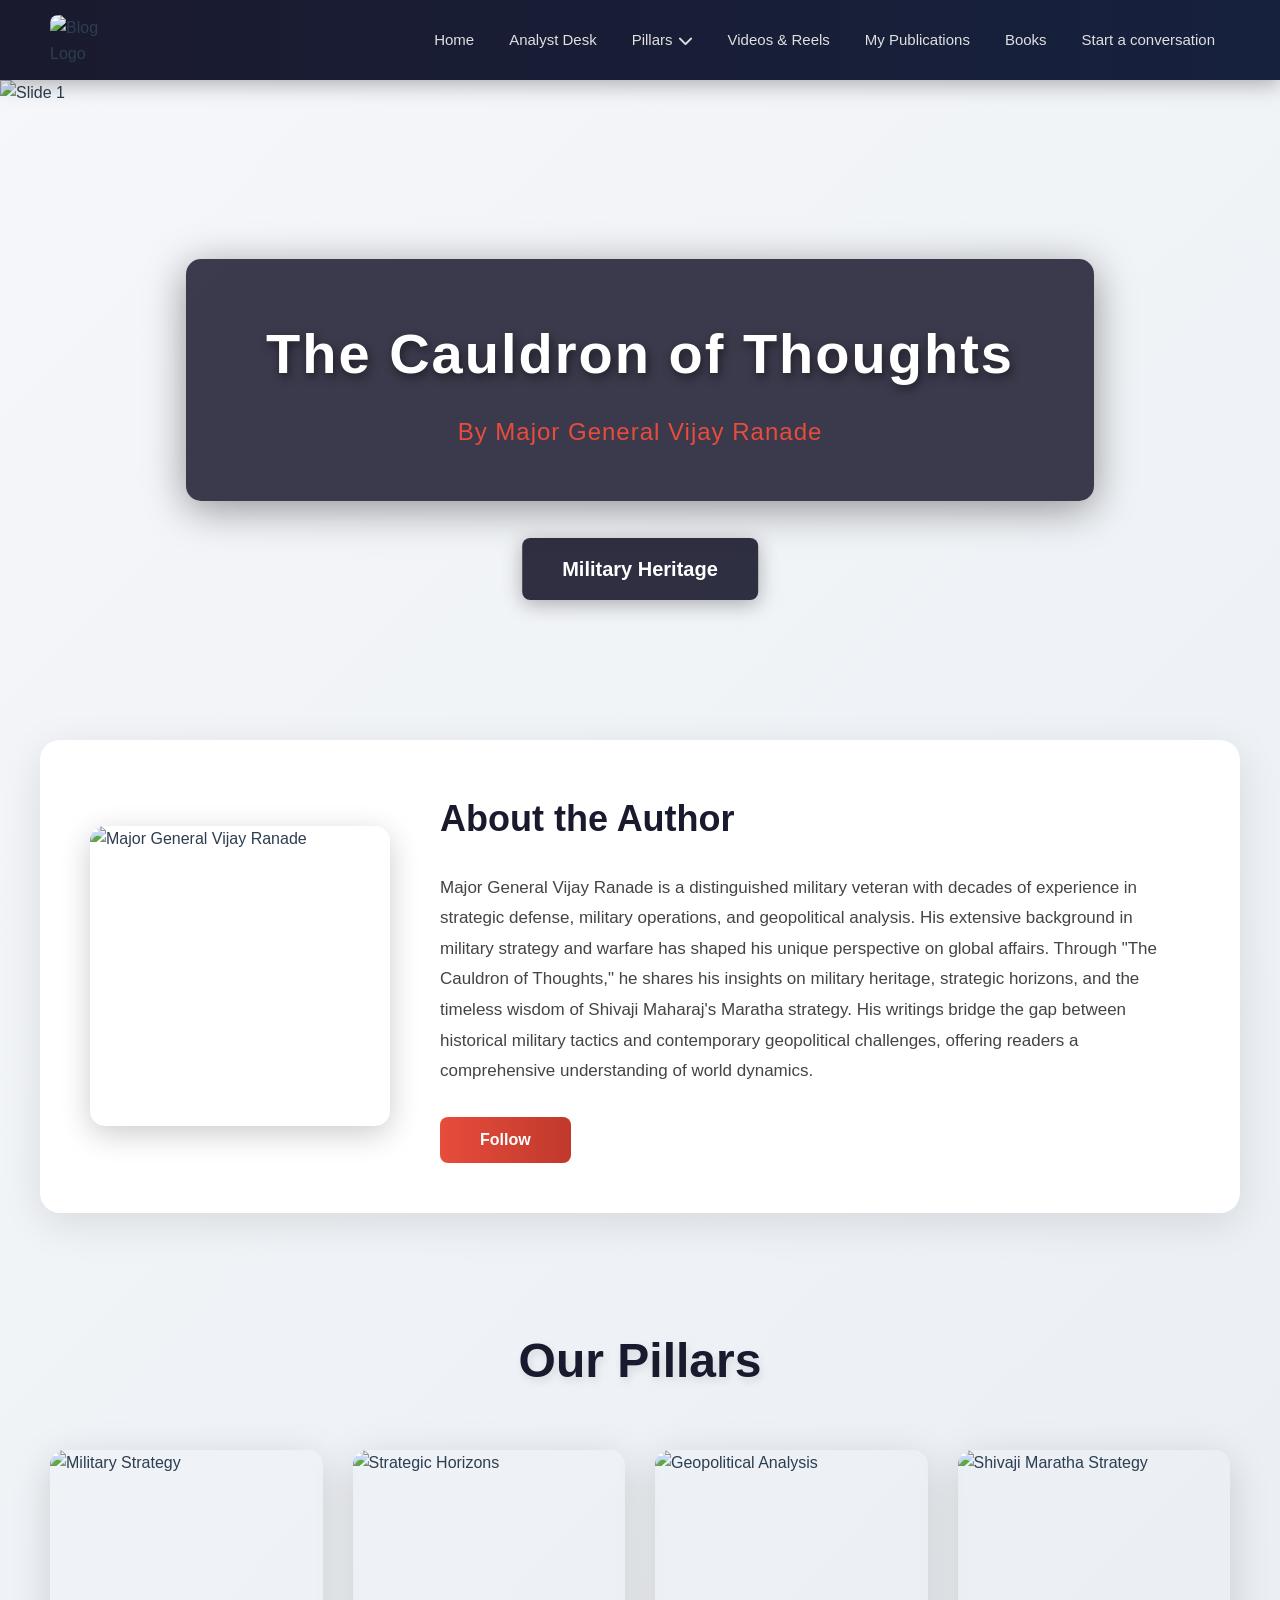
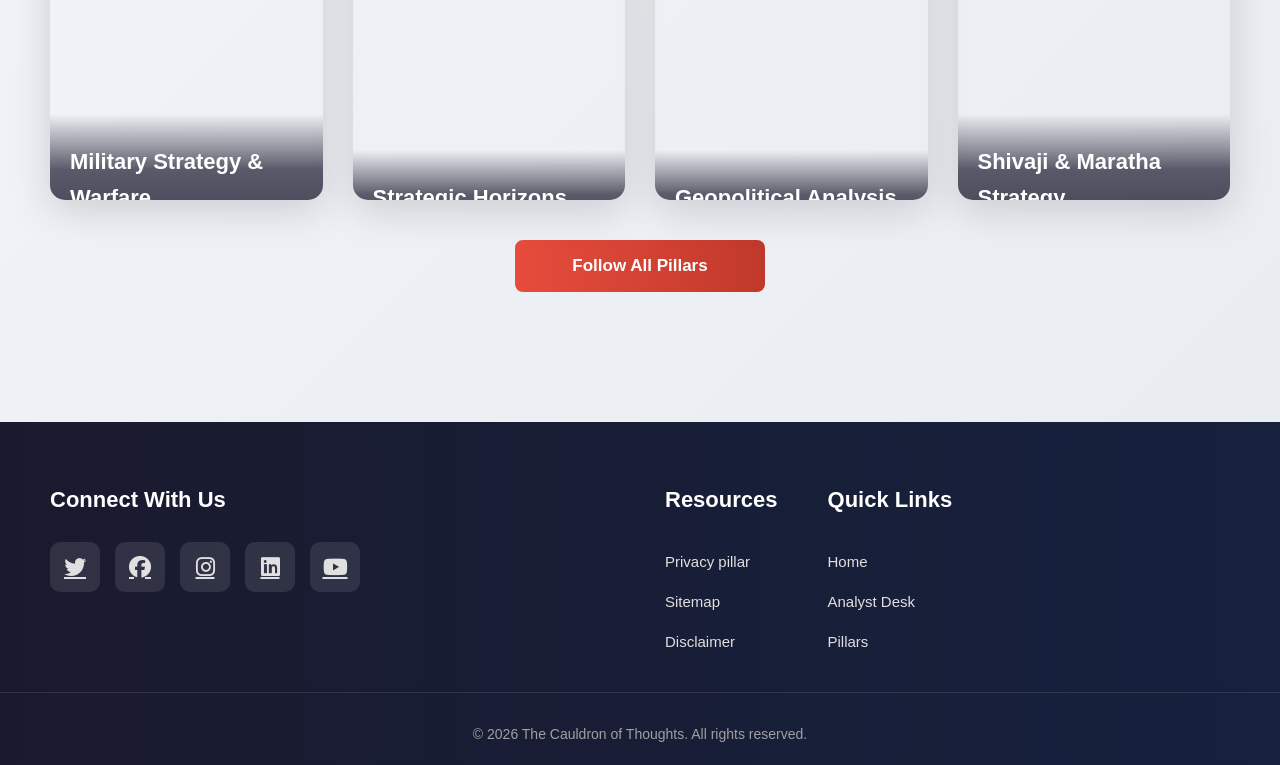
==== commit 4d1f65f0: "Update index.html" ====
--- a/index.html
+++ b/index.html
@@ -4,547 +4,802 @@
     <meta charset="UTF-8">
     <meta name="viewport" content="width=device-width, initial-scale=1.0">
     <title>The Cauldron of Thoughts</title>
+    <link rel="stylesheet" href="css/style.css">
     <link rel="stylesheet" href="https://cdnjs.cloudflare.com/ajax/libs/font-awesome/6.4.0/css/all.min.css">
-    <link rel="stylesheet" href="css/style.css">
 </head>
 
 <style>
-  /* --- Global Reset & Variables --- */
-:root {
-    --bg-light: #f7f9fa;
-    --primary-dark: #111b24; /* Deep military navy/slate */
-    --accent-red: #8b0000; /* Deep crimson representing the "cauldron" */
-    --accent-gold: #d4af37;
-    --text-dark: #2c3e50;
-    --text-muted: #64748b;
-    --white: #ffffff;
-    --transition-smooth: all 0.4s cubic-bezier(0.25, 1, 0.5, 1);
-}
-
+  /* Modern Reset & Base Styles */
 * {
     margin: 0;
     padding: 0;
     box-sizing: border-box;
+}
+
+html {
+    scroll-behavior: smooth;
+}
+
+body {
     font-family: 'Segoe UI', Tahoma, Geneva, Verdana, sans-serif;
-}
-
-body {
-    background-color: var(--bg-light);
-    color: var(--text-dark);
+    background: linear-gradient(135deg, #f5f7fa 0%, #e8ecf1 100%);
+    color: #2c3e50;
+    line-height: 1.6;
     overflow-x: hidden;
 }
 
-/* --- Navbar --- */
+/* Navigation Bar */
 .navbar {
-    background-color: var(--primary-dark);
+    background: linear-gradient(90deg, #1a1a2e 0%, #16213e 100%);
+    padding: 15px 0;
     position: fixed;
+    width: 100%;
     top: 0;
-    width: 100%;
     z-index: 1000;
-    box-shadow: 0 4px 12px rgba(0, 0, 0, 0.15);
+    box-shadow: 0 4px 20px rgba(0, 0, 0, 0.3);
 }
 
 .nav-container {
-    max-width: 1200px;
+    max-width: 1400px;
     margin: 0 auto;
+    padding: 0 50px;
     display: flex;
     justify-content: space-between;
     align-items: center;
-    padding: 15px 20px;
-}
-
-.logo img {
-    height: 45px;
-    object-fit: contain;
+}
+
+.nav-logo {
+    display: flex;
+    align-items: center;
+}
+
+.logo-img {
+    height: 50px;
+    width: 50px;
+    border-radius: 8px;
+    object-fit: cover;
+    transition: transform 0.3s ease;
+}
+
+.logo-img:hover {
+    transform: scale(1.1);
 }
 
 .nav-menu {
     display: flex;
-    gap: 20px;
+    list-style: none;
+    gap: 5px;
+}
+
+.nav-item {
+    position: relative;
+}
+
+.nav-link {
+    color: #e0e0e0;
+    text-decoration: none;
+    padding: 10px 15px;
+    font-size: 15px;
+    font-weight: 500;
+    transition: all 0.3s ease;
+    border-radius: 5px;
+    display: inline-flex;
     align-items: center;
-}
-
-.nav-item {
-    color: #e2e8f0;
-    text-decoration: none;
-    font-weight: 500;
-    font-size: 0.95rem;
-    transition: var(--transition-smooth);
+    gap: 5px;
+}
+
+.nav-link:hover {
+    background: rgba(255, 255, 255, 0.15);
+    color: #ffffff;
+    transform: translateY(-2px);
+}
+
+/* Dropdown Menu */
+.nav-dropdown {
     position: relative;
-    padding: 5px 0;
-}
-
-.nav-item:hover, .dropdown:hover .dropbtn {
-    color: var(--accent-gold);
-}
-
-/* Hover underline animation */
-.nav-item::after {
-    content: '';
+}
+
+.dropdown-menu {
     position: absolute;
-    bottom: 0;
-    left: 0;
-    width: 0;
-    height: 2px;
-    background-color: var(--accent-gold);
-    transition: var(--transition-smooth);
-}
-
-.nav-item:hover::after {
-    width: 100%;
-}
-
-/* Dropdown styling */
-.dropdown {
-    position: relative;
-    display: inline-block;
-}
-
-.dropdown-content {
-    display: block;
-    position: absolute;
-    background-color: var(--primary-dark);
-    min-width: 240px;
-    box-shadow: 0px 8px 16px rgba(0,0,0,0.2);
     top: 100%;
     left: 0;
+    background: linear-gradient(135deg, #1a1a2e 0%, #16213e 100%);
+    min-width: 280px;
+    border-radius: 10px;
+    box-shadow: 0 8px 30px rgba(0, 0, 0, 0.4);
+    list-style: none;
     opacity: 0;
     visibility: hidden;
-    transform: translateY(15px);
-    transition: var(--transition-smooth);
-    border-top: 3px solid var(--accent-gold);
-}
-
-.dropdown-content a {
-    color: #e2e8f0;
-    padding: 12px 16px;
-    text-decoration: none;
-    display: block;
-    font-size: 0.9rem;
-    transition: var(--transition-smooth);
-}
-
-.dropdown-content a:hover {
-    background-color: rgba(212, 175, 55, 0.1);
-    color: var(--accent-gold);
-    padding-left: 22px;
-}
-
-.dropdown:hover .dropdown-content {
+    transform: translateY(-10px);
+    transition: all 0.4s ease;
+    z-index: 1001;
+    padding: 15px 0;
+}
+
+.nav-dropdown:hover .dropdown-menu {
     opacity: 1;
     visibility: visible;
     transform: translateY(0);
 }
 
-/* Buttons */
-.btn-follow {
-    background-color: var(--accent-red);
-    color: var(--white);
+.dropdown-link {
+    color: #e0e0e0;
+    text-decoration: none;
+    padding: 12px 20px;
+    font-size: 14px;
+    display: block;
+    transition: all 0.3s ease;
+}
+
+.dropdown-link:hover {
+    background: rgba(255, 255, 255, 0.15);
+    color: #ffffff;
+    padding-left: 25px;
+}
+
+.dropdown-follow {
+    padding: 15px 20px;
+    border-top: 1px solid rgba(255, 255, 255, 0.1);
+    margin-top: 5px;
+}
+
+.follow-btn-dropdown {
+    background: linear-gradient(90deg, #e74c3c 0%, #c0392b 100%);
+    color: white;
+    padding: 10px 25px;
     border: none;
-    padding: 8px 20px;
+    border-radius: 6px;
+    font-size: 14px;
     font-weight: 600;
-    border-radius: 4px;
     cursor: pointer;
-    transition: var(--transition-smooth);
-    text-transform: uppercase;
-    letter-spacing: 0.5px;
-}
-
-.btn-follow:hover {
-    background-color: var(--accent-gold);
-    color: var(--primary-dark);
+    transition: all 0.3s ease;
+    width: 100%;
+}
+
+.follow-btn-dropdown:hover {
+    background: linear-gradient(90deg, #c0392b 0%, #a93226 100%);
     transform: translateY(-2px);
-    box-shadow: 0 4px 10px rgba(214, 175, 87, 0.3);
-}
-
-/* --- Hero Slider --- */
-.hero-section {
+    box-shadow: 0 4px 15px rgba(231, 76, 60, 0.4);
+}
+
+/* Mobile Toggle */
+.nav-toggle {
+    display: none;
+    background: none;
+    border: none;
+    color: #e0e0e0;
+    font-size: 24px;
+    cursor: pointer;
+}
+
+/* Hero Section */
+.hero {
     position: relative;
-    height: 75vh;
-    margin-top: 75px; /* Offset for fixed navbar */
+    height: 600px;
+    margin-top: 80px;
     overflow: hidden;
-}
-
-.slider-container {
+    display: flex;
+    align-items: center;
+    justify-content: center;
+}
+
+.sliding-banner {
+    position: absolute;
+    top: 0;
+    left: 0;
     width: 100%;
     height: 100%;
-    position: relative;
-}
-
-.slide {
+    overflow: hidden;
+}
+
+.banner-slide {
     position: absolute;
     top: 0;
     left: 0;
     width: 100%;
     height: 100%;
     opacity: 0;
-    transition: opacity 1.2s ease-in-out;
-}
-
-.slide.active {
+    transition: opacity 1s ease-in-out;
+}
+
+.banner-slide.active {
     opacity: 1;
 }
 
-.slide img {
+.slide-image {
     width: 100%;
     height: 100%;
     object-fit: cover;
-    /* Slow pan-left animation for the background image */
-    animation: panLeft 20s infinite linear;
+    animation: slideLeft 8s ease-in-out infinite;
+}
+
+@keyframes slideLeft {
+    0%, 100% {
+        transform: translateX(0);
+    }
+    50% {
+        transform: translateX(-5%);
+    }
 }
 
 .slide-label {
     position: absolute;
-    bottom: 30px;
-    right: 40px;
-    background: rgba(17, 27, 36, 0.8);
-    color: var(--accent-gold);
-    padding: 8px 16px;
-    font-size: 0.85rem;
+    bottom: 80px;
+    left: 50%;
+    transform: translateX(-50%);
+    background: rgba(26, 26, 46, 0.9);
+    color: white;
+    padding: 15px 40px;
+    font-size: 20px;
     font-weight: 600;
+    border-radius: 8px;
+    text-align: center;
+    box-shadow: 0 4px 20px rgba(0, 0, 0, 0.3);
+}
+
+.hero-content {
+    position: relative;
+    z-index: 2;
+    text-align: center;
+    background: rgba(26, 26, 46, 0.85);
+    padding: 50px 80px;
+    border-radius: 15px;
+    box-shadow: 0 8px 40px rgba(0, 0, 0, 0.4);
+}
+
+.hero-title {
+    font-size: 56px;
+    font-weight: 700;
+    color: #ffffff;
+    margin-bottom: 15px;
+    text-shadow: 2px 4px 10px rgba(0, 0, 0, 0.5);
+    letter-spacing: 2px;
+}
+
+.hero-subtitle {
+    font-size: 24px;
+    color: #e74c3c;
+    font-weight: 500;
     letter-spacing: 1px;
-    text-transform: uppercase;
-    border-left: 3px solid var(--accent-gold);
-    z-index: 10;
-}
-
-.hero-overlay {
+}
+
+/* Author Section */
+.author-section {
+    max-width: 1200px;
+    margin: 60px auto;
+    padding: 50px;
+    background: white;
+    border-radius: 20px;
+    box-shadow: 0 10px 40px rgba(0, 0, 0, 0.1);
+    display: flex;
+    gap: 50px;
+    align-items: center;
+}
+
+.author-square {
+    width: 300px;
+    height: 300px;
+    border-radius: 15px;
+    overflow: hidden;
+    box-shadow: 0 8px 30px rgba(0, 0, 0, 0.2);
+    transition: transform 0.3s ease;
+}
+
+.author-square:hover {
+    transform: scale(1.05);
+}
+
+.author-image {
+    width: 100%;
+    height: 100%;
+    object-fit: cover;
+}
+
+.author-intro {
+    flex: 1;
+}
+
+.author-intro h2 {
+    font-size: 36px;
+    color: #1a1a2e;
+    margin-bottom: 25px;
+    font-weight: 700;
+}
+
+.author-intro p {
+    font-size: 17px;
+    color: #444;
+    line-height: 1.8;
+    margin-bottom: 30px;
+}
+
+.follow-btn {
+    background: linear-gradient(90deg, #e74c3c 0%, #c0392b 100%);
+    color: white;
+    padding: 14px 40px;
+    border: none;
+    border-radius: 8px;
+    font-size: 16px;
+    font-weight: 600;
+    cursor: pointer;
+    transition: all 0.3s ease;
+}
+
+.follow-btn:hover {
+    background: linear-gradient(90deg, #c0392b 0%, #a93226 100%);
+    transform: translateY(-3px);
+    box-shadow: 0 6px 20px rgba(231, 76, 60, 0.4);
+}
+
+/* Pillars Section */
+.pillars-section {
+    max-width: 1400px;
+    margin: 60px auto;
+    padding: 50px;
+}
+
+.section-title {
+    text-align: center;
+    font-size: 48px;
+    color: #1a1a2e;
+    margin-bottom: 50px;
+    font-weight: 700;
+    text-shadow: 2px 4px 8px rgba(0, 0, 0, 0.1);
+}
+
+.pillars-grid {
+    display: grid;
+    grid-template-columns: repeat(4, 1fr);
+    gap: 30px;
+    margin-bottom: 40px;
+}
+
+.pillar-square {
+    position: relative;
+    height: 350px;
+    border-radius: 15px;
+    overflow: hidden;
+    box-shadow: 0 10px 40px rgba(0, 0, 0, 0.15);
+    cursor: pointer;
+    transition: all 0.4s ease;
+}
+
+.pillar-square:hover {
+    transform: translateY(-10px);
+    box-shadow: 0 15px 50px rgba(0, 0, 0, 0.25);
+}
+
+.pillar-image {
+    width: 100%;
+    height: 100%;
+    object-fit: cover;
+    transition: transform 0.4s ease;
+}
+
+.pillar-square:hover .pillar-image {
+    transform: scale(1.1);
+}
+
+.pillar-overlay {
     position: absolute;
-    top: 0;
+    bottom: 0;
     left: 0;
     width: 100%;
-    height: 100%;
-    background: linear-gradient(rgba(0,0,0,0.5), rgba(0,0,0,0.3));
+    background: linear-gradient(to top, rgba(26, 26, 46, 0.95) 0%, rgba(26, 26, 46, 0.7) 70%, transparent 100%);
+    padding: 30px 20px;
+    color: white;
+    transform: translateY(100px);
+    transition: transform 0.4s ease;
+}
+
+.pillar-square:hover .pillar-overlay {
+    transform: translateY(0);
+}
+
+.pillar-overlay h3 {
+    font-size: 22px;
+    font-weight: 700;
+    margin-bottom: 10px;
+}
+
+.pillar-overlay p {
+    font-size: 14px;
+    opacity: 0.9;
+}
+
+.follow-btn-large {
+    display: block;
+    width: 250px;
+    margin: 40px auto 0;
+    background: linear-gradient(90deg, #e74c3c 0%, #c0392b 100%);
+    color: white;
+    padding: 16px 40px;
+    border: none;
+    border-radius: 8px;
+    font-size: 17px;
+    font-weight: 600;
+    cursor: pointer;
+    transition: all 0.3s ease;
+    text-align: center;
+}
+
+.follow-btn-large:hover {
+    background: linear-gradient(90deg, #c0392b 0%, #a93226 100%);
+    transform: translateY(-3px);
+    box-shadow: 0 8px 25px rgba(231, 76, 60, 0.4);
+}
+
+/* Footer */
+.footer {
+    background: linear-gradient(90deg, #1a1a2e 0%, #16213e 100%);
+    color: #e0e0e0;
+    padding: 60px 0 20px;
+    margin-top: 80px;
+}
+
+.footer-container {
+    max-width: 1400px;
+    margin: 0 auto;
+    padding: 0 50px;
+    display: grid;
+    grid-template-columns: 1fr 1fr;
+    gap: 50px;
+}
+
+.footer-social h3,
+.footer-column h4 {
+    color: #ffffff;
+    font-size: 22px;
+    margin-bottom: 25px;
+    font-weight: 600;
+}
+
+.social-icons {
+    display: flex;
+    gap: 15px;
+}
+
+.social-link {
+    width: 50px;
+    height: 50px;
+    background: rgba(255, 255, 255, 0.1);
+    border-radius: 10px;
     display: flex;
     align-items: center;
     justify-content: center;
-}
-
-.hero-text {
+    color: #e0e0e0;
+    font-size: 22px;
+    transition: all 0.3s ease;
+}
+
+.social-link:hover {
+    background: #e74c3c;
+    color: white;
+    transform: translateY(-5px);
+    box-shadow: 0 6px 20px rgba(231, 76, 60, 0.4);
+}
+
+.footer-links {
+    display: flex;
+    gap: 50px;
+}
+
+.footer-column {
+    display: flex;
+    flex-direction: column;
+}
+
+.footer-column a {
+    color: #e0e0e0;
+    text-decoration: none;
+    padding: 8px 0;
+    font-size: 15px;
+    transition: all 0.3s ease;
+}
+
+.footer-column a:hover {
+    color: #e74c3c;
+    padding-left: 10px;
+}
+
+.footer-bottom {
     text-align: center;
-    color: var(--white);
-    text-shadow: 2px 2px 15px rgba(0,0,0,0.7);
-}
-
-.hero-text h1 {
-    font-size: 3.5rem;
-    font-weight: 800;
-    letter-spacing: 2px;
-    text-transform: uppercase;
-    margin-bottom: 10px;
-    animation: fadeInUp 1s ease;
-}
-
-.hero-text .subtitle {
-    font-size: 1.5rem;
-    font-weight: 400;
-    color: #f1f5f9;
-    letter-spacing: 1px;
-    animation: fadeInUp 1.2s ease;
-}
-
-/* --- Main Layout --- */
-.main-content {
-    max-width: 1200px;
-    margin: 60px auto;
-    padding: 0 20px;
-}
-
-/* Author Profile */
-.author-profile {
-    margin-bottom: 80px;
-}
-
-.author-card {
-    display: flex;
-    background: var(--white);
-    border-radius: 8px;
-    box-shadow: 0 10px 30px rgba(0,0,0,0.05);
-    overflow: hidden;
-    align-items: center;
-}
-
-.author-image-box {
-    width: 300px;
-    height: 300px;
-    flex-shrink: 0;
-}
-
-.author-image-box img {
-    width: 100%;
-    height: 100%;
-    object-fit: cover;
-}
-
-.author-bio {
-    padding: 40px;
-}
-
-.author-bio h2 {
-    font-size: 2rem;
-    color: var(--primary-dark);
-    margin-bottom: 15px;
-    position: relative;
-    padding-bottom: 10px;
-}
-
-.author-bio h2::after {
-    content: '';
-    position: absolute;
-    left: 0;
-    bottom: 0;
-    width: 60px;
-    height: 3px;
-    background-color: var(--accent-red);
-}
-
-.author-bio p {
-    font-size: 1.1rem;
-    line-height: 1.7;
-    color: var(--text-dark);
-}
-
-/* Pillars Section */
-.section-title {
-    font-size: 2.2rem;
-    text-align: center;
-    color: var(--primary-dark);
-    margin-bottom: 40px;
-    text-transform: uppercase;
-    letter-spacing: 1px;
-}
-
-.pillars-grid {
-    display: grid;
-    grid-template-columns: repeat(2, 1fr);
-    gap: 30px;
-}
-
-.pillar-box {
-    aspect-ratio: 1 / 1; /* Makes it a strict square */
-    background-size: cover;
-    background-position: center;
-    position: relative;
-    border-radius: 6px;
-    overflow: hidden;
-    display: flex;
-    align-items: flex-end;
-    padding: 30px;
-    cursor: pointer;
-    box-shadow: 0 10px 20px rgba(0,0,0,0.1);
-    transition: var(--transition-smooth);
-}
-
-.pillar-box h3 {
-    color: var(--white);
-    font-size: 1.5rem;
-    z-index: 2;
-    font-weight: 700;
-    transition: var(--transition-smooth);
-}
-
-/* Pillar Animations */
-.pillar-box:hover {
-    transform: translateY(-8px);
-    box-shadow: 0 15px 30px rgba(0,0,0,0.2);
-}
-
-.pillar-box:hover h3 {
-    color: var(--accent-gold);
-    transform: translateY(-5px);
-}
-
-/* --- Footer --- */
-.footer {
-    background-color: var(--primary-dark);
-    color: #94a3b8;
-    padding: 50px 20px 30px;
-    margin-top: 100px;
-}
-
-.footer-container {
-    max-width: 1200px;
-    margin: 0 auto;
-    text-align: center;
-}
-
-.social-links {
-    margin-bottom: 25px;
-}
-
-.social-links a {
-    color: #94a3b8;
-    font-size: 1.5rem;
-    margin: 0 15px;
-    transition: var(--transition-smooth);
-}
-
-.social-links a:hover {
-    color: var(--accent-gold);
-    transform: scale(1.2);
-}
-
-.footer-nav {
-    margin-bottom: 25px;
-}
-
-.footer-nav a {
-    color: #94a3b8;
-    text-decoration: none;
-    margin: 0 15px;
-    font-size: 0.95rem;
-    transition: var(--transition-smooth);
-}
-
-.footer-nav a:hover {
-    color: var(--white);
-}
-
-.copyright {
-    font-size: 0.85rem;
-    border-top: 1px solid #1e293b;
-    padding-top: 20px;
-}
-
-/* --- Core Keyframe Animations --- */
-@keyframes panLeft {
-    0% { transform: scale(1) translateX(0); }
-    100% { transform: scale(1.08) translateX(-2%); }
-}
-
-@keyframes fadeInUp {
-    from {
-        opacity: 0;
-        transform: translateY(30px);
-    }
-    to {
-        opacity: 1;
-        transform: translateY(0);
-    }
-}
-
-/* Responsive Adjustments */
+    padding-top: 30px;
+    margin-top: 30px;
+    border-top: 1px solid rgba(255, 255, 255, 0.1);
+}
+
+.footer-bottom p {
+    font-size: 14px;
+    color: #a0a0a0;
+}
+
+/* Mobile Responsive */
+@media (max-width: 1200px) {
+    .pillars-grid {
+        grid-template-columns: repeat(2, 1fr);
+    }
+    
+    .hero-title {
+        font-size: 42px;
+    }
+    
+    .hero-subtitle {
+        font-size: 20px;
+    }
+}
+
 @media (max-width: 768px) {
-    .nav-menu { display: none; } /* Standard collapse placeholder */
-    .author-card { flex-direction: column; }
-    .author-image-box { width: 100%; }
-    .pillars-grid { grid-template-columns: 1fr; }
-    .hero-text h1 { font-size: 2.2rem; }
+    .nav-container {
+        padding: 0 20px;
+    }
+    
+    .nav-menu {
+        display: none;
+        position: absolute;
+        top: 100%;
+        left: 0;
+        width: 100%;
+        background: linear-gradient(90deg, #1a1a2e 0%, #16213e 100%);
+        flex-direction: column;
+        padding: 20px;
+        box-shadow: 0 4px 20px rgba(0, 0, 0, 0.3);
+    }
+    
+    .nav-menu.active {
+        display: flex;
+    }
+    
+    .nav-toggle {
+        display: block;
+    }
+    
+    .author-section {
+        flex-direction: column;
+        padding: 30px;
+    }
+    
+    .author-square {
+        width: 250px;
+        height: 250px;
+    }
+    
+    .hero-title {
+        font-size: 32px;
+    }
+    
+    .hero-subtitle {
+        font-size: 18px;
+    }
+    
+    .pillars-grid {
+        grid-template-columns: 1fr;
+    }
+    
+    .footer-container {
+        grid-template-columns: 1fr;
+    }
+    
+    .footer-links {
+        flex-direction: column;
+    }
 }
 </style>
 <body>
-
-    <header class="navbar">
+    <!-- Navigation Bar -->
+    <nav class="navbar">
         <div class="nav-container">
-            <div class="logo">
-                <img src="images/logo.png" alt="Blog Logo">
-            </div>
-            <nav class="nav-menu">
-                <a href="#" class="nav-item">Home</a>
-                <a href="#" class="nav-item">Analyst Desk</a>
-                <div class="dropdown">
-                    <a href="#" class="nav-item dropbtn">Pillars <i class="fas fa-caret-down"></i></a>
-                    <div class="dropdown-content">
-                        <a href="#">Military Strategy & Warfare</a>
-                        <a href="#">Strategic Horizons</a>
-                        <a href="#">Geopolitical Analysis</a>
-                        <a href="#">Shivaji & Maratha Strategy</a>
-                    </div>
-                </div>
-                <a href="#" class="nav-item">Videos & Reels</a>
-                <a href="#" class="nav-item">My Publications</a>
-                <a href="#" class="nav-item">Books</a>
-                <a href="#" class="nav-item">Start a conversation</a>
-            </nav>
-            <button class="btn-follow">Follow</button>
+            <div class="nav-logo">
+                <img src="images/logo.png" alt="Blog Logo" class="logo-img">
+            </div>
+            <ul class="nav-menu">
+                <li class="nav-item"><a href="index.html" class="nav-link">Home</a></li>
+                <li class="nav-item"><a href="analyst-desk.html" class="nav-link">Analyst Desk</a></li>
+                <li class="nav-item nav-dropdown">
+                    <a href="pillars.html" class="nav-link">Pillars <i class="fas fa-chevron-down"></i></a>
+                    <ul class="dropdown-menu">
+                        <li><a href="military-strategy.html" class="dropdown-link">Military Strategy & Warfare</a></li>
+                        <li><a href="strategic-horizons.html" class="dropdown-link">Strategic Horizons</a></li>
+                        <li><a href="geopolitical-analysis.html" class="dropdown-link">Geopolitical Analysis</a></li>
+                        <li><a href="shivaji-maratha.html" class="dropdown-link">Shivaji & Maratha Strategy</a></li>
+                        <li class="dropdown-follow">
+                            <button class="follow-btn-dropdown">Follow</button>
+                        </li>
+                    </ul>
+                </li>
+                <li class="nav-item"><a href="videos-reels.html" class="nav-link">Videos & Reels</a></li>
+                <li class="nav-item"><a href="my-publications.html" class="nav-link">My Publications</a></li>
+                <li class="nav-item"><a href="books.html" class="nav-link">Books</a></li>
+                <li class="nav-item"><a href="conversation.html" class="nav-link">Start a conversation</a></li>
+            </ul>
+            <button class="nav-toggle" id="nav-toggle">
+                <i class="fas fa-bars"></i>
+            </button>
         </div>
-    </header>
-
-    <section class="hero-section">
-        <div class="slider-container">
-            <div class="slide active">
-                <img src="images/slide1.jpg" alt="Strategic Briefing">
-                <div class="slide-label">Global Geopolitics</div>
-            </div>
-            <div class="slide">
-                <img src="images/slide2.jpg" alt="Military Operations">
-                <div class="slide-label">Military Strategy</div>
-            </div>
-            <div class="slide">
-                <img src="images/slide3.jpg" alt="Historical Fort">
-                <div class="slide-label">Maratha Warfare</div>
+    </nav>
+
+    <!-- Hero Section与维修 Title and Sliding Images -->
+    <section class="hero">
+        <div class="sliding-banner">
+            <div class="banner-slide active">
+                <img src="images/slide1.jpg" alt="Slide 1" class="slide-image">
+                <div class="slide-label">Military Heritage</div>
+            </div>
+            <div class="banner-slide">
+                <img src="images/slide2.jpg" alt="Slide 2" class="slide-image">
+                <div class="slide-label">Strategic Wisdom</div>
+            </div>
+            <div class="banner-slide">
+                <img src="images/slide3.jpg" alt="Slide 3" class="slide-image">
+                <div class="slide-label">Geopolitical Insights</div>
             </div>
         </div>
-        <div class="hero-overlay">
-            <div class="hero-text">
-                <h1>The Cauldron of Thoughts</h1>
-                <p class="subtitle">By Major General Vijay Ranade</p>
-            </div>
+        <div class="hero-content">
+            <h1 class="hero-title">The Cauldron of Thoughts</h1>
+            <p class="hero-subtitle">By Major General Vijay Ranade</p>
         </div>
     </section>
 
-    <main class="main-content">
-        
-        <section class="author-profile">
-            <div class="author-card">
-                <div class="author-image-box">
-                    <img src="images/author.jpg" alt="Major General Vijay Ranade">
+    <!-- Author Section -->
+    <section class="author-section">
+        <div class="author-square">
+            <img src="images/author.jpg" alt="Major General Vijay Ranade" class="author-image">
+        </div>
+        <div class="author-intro">
+            <h2>About the Author</h2>
+            <p>Major General Vijay Ranade is a distinguished military veteran with decades of experience in strategic defense, military operations, and geopolitical analysis. His extensive background in military strategy and warfare has shaped his unique perspective on global affairs. Through "The Cauldron of Thoughts," he shares his insights on military heritage, strategic horizons, and the timeless wisdom of Shivaji Maharaj's Maratha strategy. His writings bridge the gap between historical military tactics and contemporary geopolitical challenges, offering readers a comprehensive understanding of world dynamics.</p>
+            <button class="follow-btn">Follow</button>
+        </div>
+    </section>
+
+    <!-- Pillars Section -->
+    <section class="pillars-section">
+        <h2 class="section-title">Our Pillars</h2>
+        <div class="pillars-grid">
+            <div class="pillar-square">
+                <div class="pillar-overlay">
+                    <h3>Military Strategy & Warfare</h3>
+                    <p>Deep insights into combat tactics and military heritage</p>
                 </div>
-                <div class="author-bio">
-                    <h2>About the Author</h2>
-                    <p>Major General Vijay Ranade brings decades of strategic leadership and operational military experience to this forum. "The Cauldron of Thoughts" serves as a crucible for intense strategic analysis, historical deep-dives into Maratha warfare, and forward-looking geopolitical assessments. Through this platform, he dissects complex global shifts and traditional military wisdom for modern strategists.</p>
+                <img src="images/pillar1.jpg" alt="Military Strategy" class="pillar-image">
+            </div>
+            <div class="pillar-square">
+                <div class="pillar-overlay">
+                    <h3>Strategic Horizons</h3>
+                    <p>Foresight into future strategic challenges</p>
                 </div>
-            </div>
-        </section>
-
-        <section class="pillars-section">
-            <h2 class="section-title">Core Strategic Pillars</h2>
-            <div class="pillars-grid">
-                <div class="pillar-box" style="background-image: linear-gradient(rgba(0,0,0,0.4), rgba(0,0,0,0.7)), url('images/pillar1.jpg');">
-                    <h3>Military Strategy & Warfare</h3>
+                <img src="images/pillar2.jpg" alt="Strategic Horizons" class="pillar-image">
+            </div>
+            <div class="pillar-square">
+                <div class="pillar-overlay">
+                    <h3>Geopolitical Analysis</h3>
+                    <p>Comprehensive analysis of global power dynamics</p>
                 </div>
-                <div class="pillar-box" style="background-image: linear-gradient(rgba(0,0,0,0.4), rgba(0,0,0,0.7)), url('images/pillar2.jpg');">
-                    <h3>Strategic Horizons</h3>
+                <img src="images/pillar3.jpg" alt="Geopolitical Analysis" class="pillar-image">
+            </div>
+            <div class="pillar-square">
+                <div class="pillar-overlay">
+                    <h3>Shivaji & Maratha Strategy</h3>
+                    <p>Timeless wisdom from Maharaj's military genius</p>
                 </div>
-                <div class="pillar-box" style="background-image: linear-gradient(rgba(0,0,0,0.4), rgba(0,0,0,0.7)), url('images/pillar3.jpg');">
-                    <h3>Geopolitical Analysis</h3>
-                </div>
-                <div class="pillar-box" style="background-image: linear-gradient(rgba(0,0,0,0.4), rgba(0,0,0,0.7)), url('images/pillar4.jpg');">
-                    <h3>Shivaji & Maratha Strategy</h3>
-                </div>
-            </div>
-        </section>
-
-    </main>
-
+                <img src="images/pillar4.jpg" alt="Shivaji Maratha Strategy" class="pillar-image">
+            </div>
+        </div>
+        <button class="follow-btn-large">Follow All Pillars</button>
+    </section>
+
+    <!-- Footer -->
     <footer class="footer">
         <div class="footer-container">
-            <div class="social-links">
-                <a href="#" aria-label="Twitter"><i class="fab fa-x-twitter"></i></a>
-                <a href="#" aria-label="LinkedIn"><i class="fab fa-linkedin-in"></i></a>
-                <a href="#" aria-label="YouTube"><i class="fab fa-youtube"></i></a>
-            </div>
-            <div class="footer-nav">
-                <a href="#">Privacy Policy</a>
-                <a href="#">Sitemap</a>
-                <a href="#">Disclaimer</a>
-            </div>
-            <p class="copyright">&copy; 2026 The Cauldron of Thoughts. All Rights Reserved.</p>
+            <div class="footer-social">
+                <h3>Connect With Us</h3>
+                <div class="social-icons">
+                    <a href="https://twitter.com" class="social-link" target="_blank"><i class="fab fa-twitter"></i></a>
+                    <a href="https://facebook.com" class="social-link" target="_blank"><i class="fab fa-facebook"></i></a>
+                    <a href="https://instagram.com" class="social-link" target="_blank"><i class="fab fa-instagram"></i></a>
+                    <a href="https://linkedin.com" class="social-link" target="_blank"><i class="fab fa-linkedin"></i></a>
+                    <a href="https://youtube.com" class="social-link" target="_blank"><i class="fab fa-youtube"></i></a>
+                </div>
+            </div>
+            <div class="footer-links">
+                <div class="footer-column">
+                    <h4>Resources</h4>
+                    <a href="privacy.html">Privacy pillar</a>
+                    <a href="sitemap.html">Sitemap</a>
+                    <a href="disclaimer.html">Disclaimer</a>
+                </div>
+                <div class="footer-column">
+                    <h4>Quick Links</h4>
+                    <a href="index.html">Home</a>
+                    <a href="analyst-desk.html">Analyst Desk</a>
+                    <a href="pillars.html">Pillars</a>
+                </div>
+            </div>
+        </div>
+        <div class="footer-bottom">
+            <p>&copy; 2026 The Cauldron of Thoughts. All rights reserved.</p>
         </div>
     </footer>
 
-    <script>
-        const slides = document.querySelectorAll('.slide');
-        let currentSlide = 0;
-
-        function nextSlide() {
-            slides[currentSlide].classList.remove('active');
-            currentSlide = (currentSlide + 1) % slides.length;
-            slides[currentSlide].classList.add('active');
+    <script src="js/main.js">
+    // Mobile Navigation Toggle
+const navToggle = document.getElementById('nav-toggle');
+const navMenu = document.querySelector('.nav-menu');
+
+navToggle.addEventListener('click', () => {
+    navMenu.classList.toggle('active');
+});
+
+// Sliding Image Banner
+const slides = document.querySelectorAll('.banner-slide');
+let currentSlide = 0;
+
+function nextSlide() {
+    slides[currentSlide].classList.remove('active');
+    currentSlide = (currentSlide + 1) % slides.length;
+    slides[currentSlide].classList.add('active');
+}
+
+// Auto-slide every 4 seconds
+setInterval(nextSlide, 4000);
+
+// Follow Button Animations
+const followButtons = document.querySelectorAll('.follow-btn, .follow-btn-dropdown, .follow-btn-large');
+
+followButtons.forEach(button => {
+    button.addEventListener('click', () => {
+        if (button.textContent === 'Follow') {
+            button.textContent = 'Following';
+            button.style.background = 'linear-gradient(90deg, #27ae60 0%, #1e8449 100%)';
+        } else {
+            button.textContent = 'Follow';
+            button.style.background = 'linear-gradient(90deg, #e74c3c 0%, #c0392b 100%)';
         }
-
-        // Slide changes every 4 seconds
-        setInterval(nextSlide, 4000);
+    });
+});
+
+// Smooth Scroll for Navigation Links
+document.querySelectorAll('a[href^="#"]').forEach(anchor => {
+    anchor.addEventListener('click', function (e) {
+        e.preventDefault();
+        const target = document.querySelector(this.getAttribute('href'));
+        if (target) {
+            target.scrollIntoView({
+                behavior: 'smooth',
+                block: 'start'
+            });
+        }
+    });
+});
+
+// Add animation on scroll for sections
+const sections = document.querySelectorAll('.author-section, .pillars-section');
+
+sections.forEach(section => {
+    section.addEventListener('mouseenter', () => {
+        section.style.opacity = '1';
+        section.style.transform = 'translateY(0)';
+    });
+});
+
+// Initialize sections for animation
+sections.forEach(section => {
+    section.style.opacity = '0';
+    section.style.transform = 'translateY(30px)';
+    section.style.transition = 'all 0.6s ease';
+});
+
+// Trigger animations when sections come into view
+window.addEventListener('load', () => {
+    sections.forEach(section => {
+        setTimeout(() => {
+            section.style.opacity = '1';
+            section.style.transform = 'translateY(0)';
+        }, 300);
+    });
+});
     </script>
 </body>
+
+
 </html>
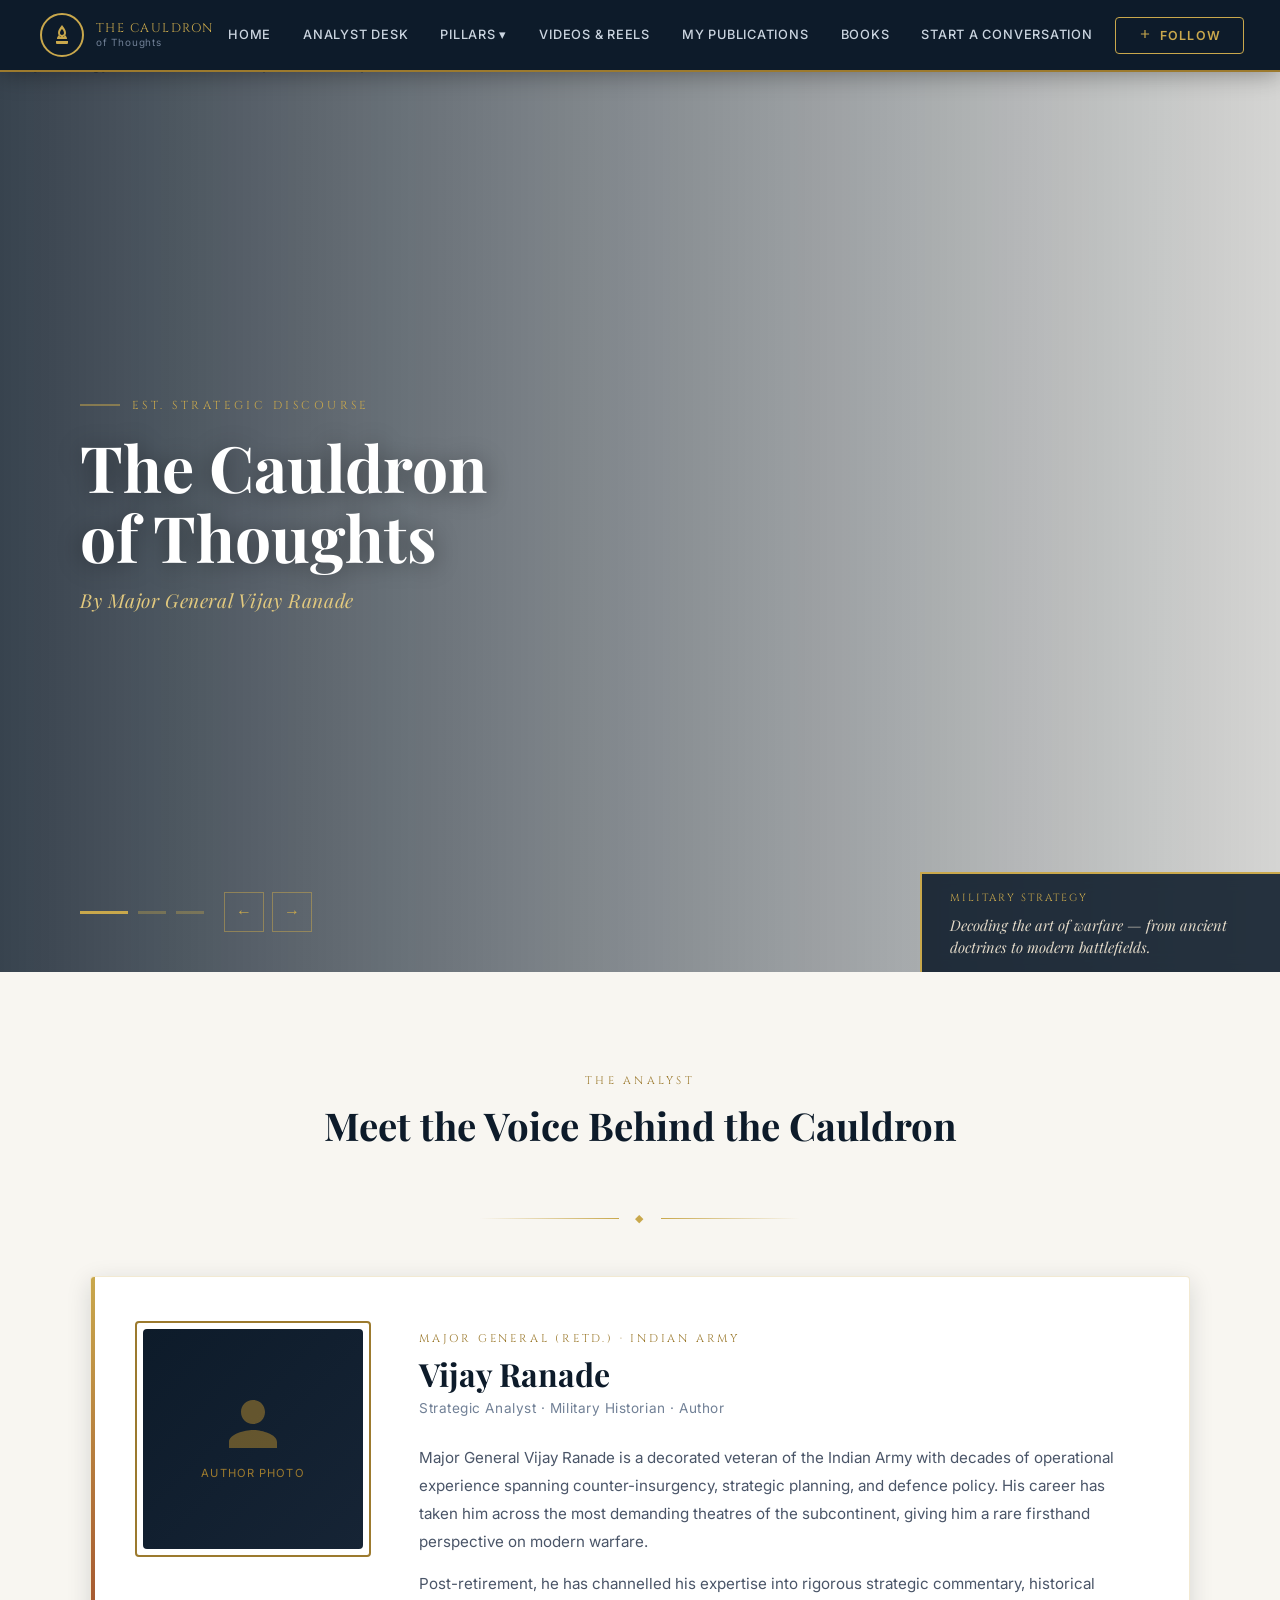
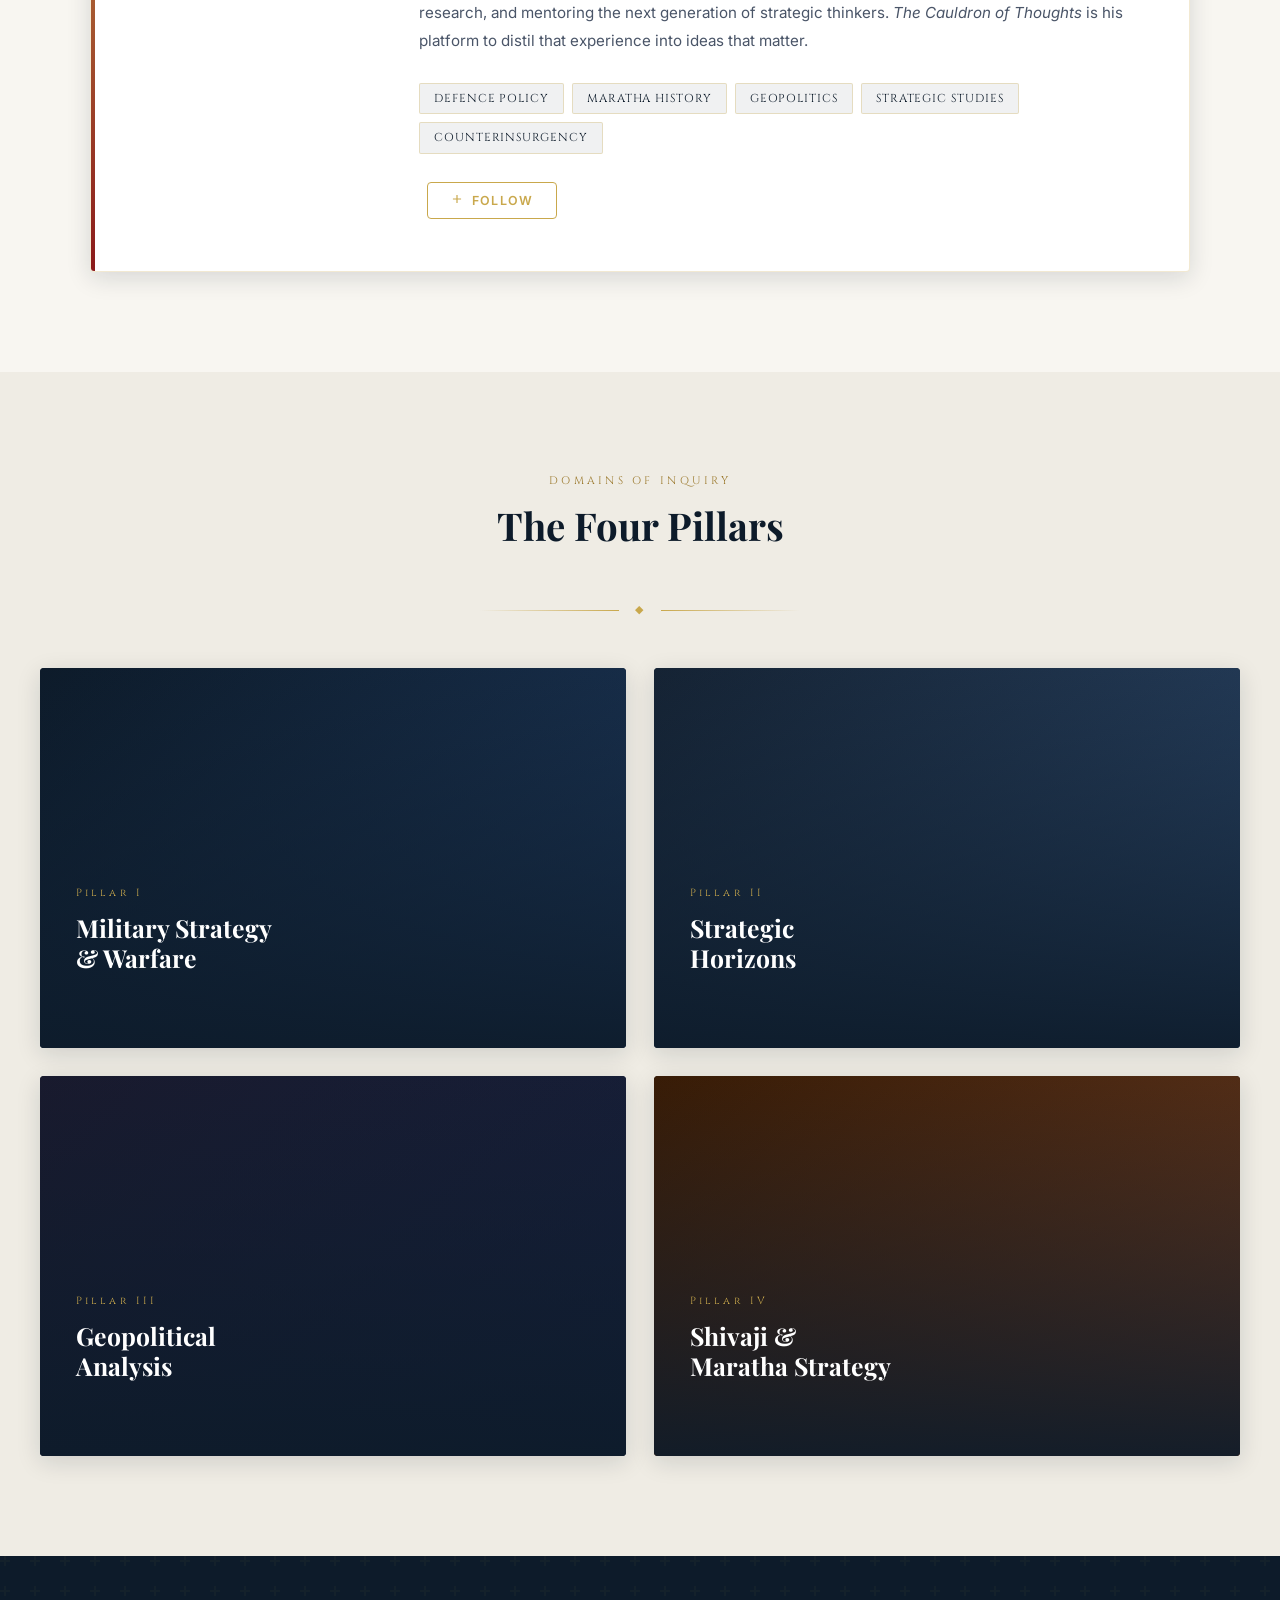
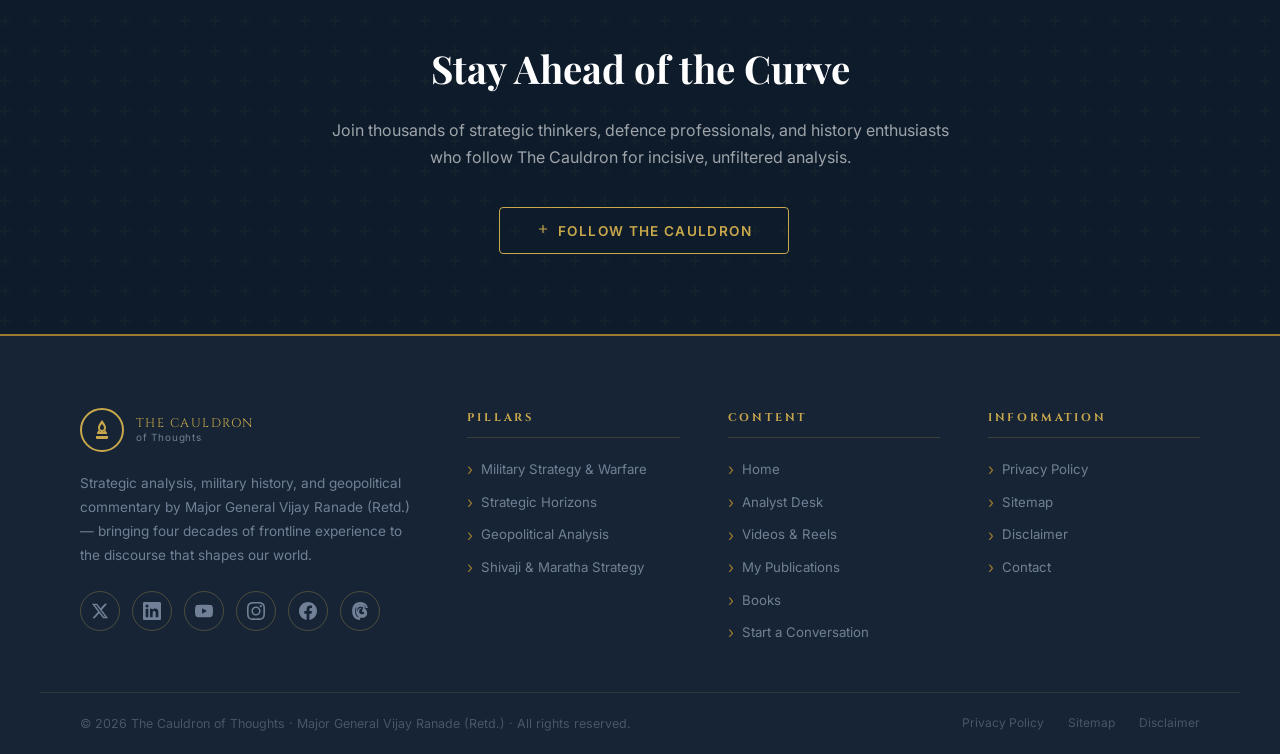
==== commit f736fb35: "Create index.html" ====
--- a/index.html
+++ b/index.html
@@ -1,805 +1,1691 @@
 <!DOCTYPE html>
 <html lang="en">
 <head>
-    <meta charset="UTF-8">
-    <meta name="viewport" content="width=device-width, initial-scale=1.0">
-    <title>The Cauldron of Thoughts</title>
-    <link rel="stylesheet" href="css/style.css">
-    <link rel="stylesheet" href="https://cdnjs.cloudflare.com/ajax/libs/font-awesome/6.4.0/css/all.min.css">
+  <meta charset="UTF-8" />
+  <meta name="viewport" content="width=device-width, initial-scale=1.0" />
+  <meta name="description" content="The Cauldron of Thoughts — Strategic insights by Major General Vijay Ranade on military strategy, geopolitics, and Maratha history." />
+  <meta name="author" content="Major General Vijay Ranade" />
+  <title>The Cauldron of Thoughts | Maj Gen Vijay Ranade</title>
+
+  <!-- Favicon placeholder -->
+  <link rel="icon" type="image/svg+xml" href="assets/icons/favicon.svg" />
+
+  <!-- Stylesheet -->
+  <link rel="stylesheet" href="assets/css/style.css" />
+
+  <!-- Google Fonts (preconnect for performance) -->
+  <link rel="preconnect" href="https://fonts.googleapis.com" />
+  <link rel="preconnect" href="https://fonts.gstatic.com" crossorigin />
 </head>
 
 <style>
-  /* Modern Reset & Base Styles */
-* {
-    margin: 0;
-    padding: 0;
-    box-sizing: border-box;
-}
-
-html {
-    scroll-behavior: smooth;
-}
+  /* =========================================================
+   THE CAULDRON OF THOUGHTS — Main Stylesheet
+   ========================================================= */
+
+@import url('https://fonts.googleapis.com/css2?family=Playfair+Display:ital,wght@0,400;0,600;0,700;0,900;1,400;1,700&family=Inter:wght@300;400;500;600&family=Cinzel:wght@400;600&display=swap');
+
+/* ── CSS Variables ── */
+:root {
+  --navy:       #0D1B2A;
+  --navy-mid:   #162435;
+  --gold:       #C9A84C;
+  --gold-light: #E2C97E;
+  --gold-dark:  #9C7A2E;
+  --cream:      #F8F6F1;
+  --cream-dark: #EFECE4;
+  --slate:      #4A5568;
+  --slate-light:#718096;
+  --crimson:    #8B1A1A;
+  --white:      #FFFFFF;
+  --shadow-sm:  0 2px 8px rgba(13,27,42,0.08);
+  --shadow-md:  0 6px 24px rgba(13,27,42,0.14);
+  --shadow-lg:  0 16px 48px rgba(13,27,42,0.2);
+  --transition: 0.32s cubic-bezier(0.4,0,0.2,1);
+  --radius:     4px;
+}
+
+/* ── Reset & Base ── */
+*, *::before, *::after { box-sizing: border-box; margin: 0; padding: 0; }
+
+html { scroll-behavior: smooth; }
 
 body {
-    font-family: 'Segoe UI', Tahoma, Geneva, Verdana, sans-serif;
-    background: linear-gradient(135deg, #f5f7fa 0%, #e8ecf1 100%);
-    color: #2c3e50;
-    line-height: 1.6;
-    overflow-x: hidden;
-}
-
-/* Navigation Bar */
+  font-family: 'Inter', sans-serif;
+  background-color: var(--cream);
+  color: var(--slate);
+  line-height: 1.7;
+  overflow-x: hidden;
+}
+
+img { max-width: 100%; display: block; }
+a  { text-decoration: none; color: inherit; }
+
+/* ── Gold Divider ── */
+.gold-rule {
+  display: flex;
+  align-items: center;
+  gap: 16px;
+  margin: 0 auto 48px;
+  max-width: 320px;
+}
+.gold-rule::before,
+.gold-rule::after {
+  content: '';
+  flex: 1;
+  height: 1px;
+  background: linear-gradient(to right, transparent, var(--gold));
+}
+.gold-rule::after { background: linear-gradient(to left, transparent, var(--gold)); }
+.gold-rule span {
+  font-family: 'Cinzel', serif;
+  font-size: 0.7rem;
+  letter-spacing: 0.25em;
+  color: var(--gold);
+  white-space: nowrap;
+  text-transform: uppercase;
+}
+
+
+/* =========================================================
+   NAVBAR
+   ========================================================= */
+
 .navbar {
-    background: linear-gradient(90deg, #1a1a2e 0%, #16213e 100%);
-    padding: 15px 0;
-    position: fixed;
-    width: 100%;
-    top: 0;
-    z-index: 1000;
-    box-shadow: 0 4px 20px rgba(0, 0, 0, 0.3);
-}
-
-.nav-container {
-    max-width: 1400px;
-    margin: 0 auto;
-    padding: 0 50px;
-    display: flex;
-    justify-content: space-between;
-    align-items: center;
-}
-
-.nav-logo {
-    display: flex;
-    align-items: center;
-}
-
-.logo-img {
-    height: 50px;
-    width: 50px;
-    border-radius: 8px;
-    object-fit: cover;
-    transition: transform 0.3s ease;
-}
-
-.logo-img:hover {
-    transform: scale(1.1);
-}
-
-.nav-menu {
-    display: flex;
-    list-style: none;
-    gap: 5px;
-}
-
-.nav-item {
-    position: relative;
-}
-
-.nav-link {
-    color: #e0e0e0;
-    text-decoration: none;
-    padding: 10px 15px;
-    font-size: 15px;
-    font-weight: 500;
-    transition: all 0.3s ease;
-    border-radius: 5px;
-    display: inline-flex;
-    align-items: center;
-    gap: 5px;
-}
-
-.nav-link:hover {
-    background: rgba(255, 255, 255, 0.15);
-    color: #ffffff;
-    transform: translateY(-2px);
-}
-
-/* Dropdown Menu */
-.nav-dropdown {
-    position: relative;
-}
-
-.dropdown-menu {
-    position: absolute;
-    top: 100%;
-    left: 0;
-    background: linear-gradient(135deg, #1a1a2e 0%, #16213e 100%);
-    min-width: 280px;
-    border-radius: 10px;
-    box-shadow: 0 8px 30px rgba(0, 0, 0, 0.4);
-    list-style: none;
-    opacity: 0;
-    visibility: hidden;
-    transform: translateY(-10px);
-    transition: all 0.4s ease;
-    z-index: 1001;
-    padding: 15px 0;
-}
-
-.nav-dropdown:hover .dropdown-menu {
-    opacity: 1;
-    visibility: visible;
-    transform: translateY(0);
-}
-
-.dropdown-link {
-    color: #e0e0e0;
-    text-decoration: none;
-    padding: 12px 20px;
-    font-size: 14px;
-    display: block;
-    transition: all 0.3s ease;
-}
-
-.dropdown-link:hover {
-    background: rgba(255, 255, 255, 0.15);
-    color: #ffffff;
-    padding-left: 25px;
-}
-
-.dropdown-follow {
-    padding: 15px 20px;
-    border-top: 1px solid rgba(255, 255, 255, 0.1);
-    margin-top: 5px;
-}
-
-.follow-btn-dropdown {
-    background: linear-gradient(90deg, #e74c3c 0%, #c0392b 100%);
-    color: white;
-    padding: 10px 25px;
-    border: none;
-    border-radius: 6px;
-    font-size: 14px;
-    font-weight: 600;
-    cursor: pointer;
-    transition: all 0.3s ease;
-    width: 100%;
-}
-
-.follow-btn-dropdown:hover {
-    background: linear-gradient(90deg, #c0392b 0%, #a93226 100%);
-    transform: translateY(-2px);
-    box-shadow: 0 4px 15px rgba(231, 76, 60, 0.4);
-}
-
-/* Mobile Toggle */
-.nav-toggle {
-    display: none;
-    background: none;
-    border: none;
-    color: #e0e0e0;
-    font-size: 24px;
-    cursor: pointer;
-}
-
-/* Hero Section */
+  position: fixed;
+  top: 0; left: 0; right: 0;
+  z-index: 1000;
+  background: var(--navy);
+  border-bottom: 2px solid var(--gold-dark);
+  display: flex;
+  align-items: center;
+  justify-content: space-between;
+  padding: 0 40px;
+  height: 72px;
+  box-shadow: 0 2px 24px rgba(0,0,0,0.35);
+  transition: height var(--transition), background var(--transition);
+}
+
+.navbar.scrolled {
+  height: 60px;
+  background: rgba(13,27,42,0.97);
+  backdrop-filter: blur(12px);
+}
+
+/* Logo */
+.navbar__logo {
+  display: flex;
+  align-items: center;
+  gap: 12px;
+  flex-shrink: 0;
+}
+
+.navbar__logo-icon {
+  width: 44px;
+  height: 44px;
+  border: 2px solid var(--gold);
+  border-radius: 50%;
+  display: flex;
+  align-items: center;
+  justify-content: center;
+  transition: transform var(--transition);
+}
+.navbar__logo:hover .navbar__logo-icon { transform: rotate(10deg); }
+
+.navbar__logo-icon svg { width: 24px; height: 24px; fill: var(--gold); }
+
+.navbar__logo-text {
+  line-height: 1.2;
+}
+.navbar__logo-name {
+  font-family: 'Cinzel', serif;
+  font-size: 0.78rem;
+  letter-spacing: 0.12em;
+  color: var(--gold);
+  text-transform: uppercase;
+}
+.navbar__logo-tagline {
+  font-size: 0.62rem;
+  color: var(--slate-light);
+  letter-spacing: 0.08em;
+}
+
+/* Nav Links */
+.navbar__nav {
+  display: flex;
+  align-items: center;
+  gap: 4px;
+  list-style: none;
+}
+
+.navbar__nav li { position: relative; }
+
+.navbar__nav a,
+.navbar__nav .nav-link {
+  display: block;
+  padding: 8px 14px;
+  font-size: 0.8rem;
+  font-weight: 500;
+  letter-spacing: 0.06em;
+  color: #CBD5E0;
+  text-transform: uppercase;
+  transition: color var(--transition);
+  cursor: pointer;
+  background: none;
+  border: none;
+  font-family: 'Inter', sans-serif;
+  white-space: nowrap;
+  position: relative;
+}
+
+.navbar__nav a::after,
+.navbar__nav .nav-link::after {
+  content: '';
+  position: absolute;
+  bottom: 4px; left: 14px; right: 14px;
+  height: 1px;
+  background: var(--gold);
+  transform: scaleX(0);
+  transition: transform var(--transition);
+}
+
+.navbar__nav a:hover,
+.navbar__nav .nav-link:hover {
+  color: var(--gold-light);
+}
+.navbar__nav a:hover::after,
+.navbar__nav .nav-link:hover::after {
+  transform: scaleX(1);
+}
+
+/* Pillars Dropdown */
+.navbar__nav .has-dropdown { position: relative; }
+
+.dropdown {
+  position: absolute;
+  top: calc(100% + 8px);
+  left: 50%;
+  transform: translateX(-50%) translateY(-10px);
+  background: var(--navy-mid);
+  border: 1px solid var(--gold-dark);
+  border-top: 3px solid var(--gold);
+  min-width: 260px;
+  opacity: 0;
+  pointer-events: none;
+  transition: opacity var(--transition), transform var(--transition);
+  box-shadow: var(--shadow-lg);
+  border-radius: 0 0 var(--radius) var(--radius);
+}
+
+.has-dropdown:hover .dropdown {
+  opacity: 1;
+  pointer-events: all;
+  transform: translateX(-50%) translateY(0);
+}
+
+.dropdown li { list-style: none; }
+
+.dropdown a {
+  display: flex;
+  align-items: center;
+  gap: 12px;
+  padding: 13px 20px;
+  font-size: 0.78rem;
+  color: #A0AEC0;
+  text-transform: none;
+  letter-spacing: 0.03em;
+  border-bottom: 1px solid rgba(201,168,76,0.1);
+  transition: background var(--transition), color var(--transition), padding-left var(--transition);
+}
+.dropdown a::after { display: none; }
+.dropdown a::before {
+  content: '◆';
+  font-size: 0.5rem;
+  color: var(--gold-dark);
+  transition: color var(--transition);
+  flex-shrink: 0;
+}
+.dropdown a:hover {
+  background: rgba(201,168,76,0.08);
+  color: var(--gold-light);
+  padding-left: 26px;
+}
+.dropdown a:hover::before { color: var(--gold); }
+.dropdown li:last-child a { border-bottom: none; }
+
+/* Follow Button */
+.btn-follow {
+  display: inline-flex;
+  align-items: center;
+  gap: 8px;
+  padding: 9px 22px;
+  background: transparent;
+  border: 1.5px solid var(--gold);
+  color: var(--gold);
+  font-family: 'Inter', sans-serif;
+  font-size: 0.78rem;
+  font-weight: 600;
+  letter-spacing: 0.1em;
+  text-transform: uppercase;
+  cursor: pointer;
+  transition: background var(--transition), color var(--transition), box-shadow var(--transition);
+  border-radius: var(--radius);
+  flex-shrink: 0;
+  margin-left: 8px;
+}
+.btn-follow svg { width: 14px; height: 14px; fill: currentColor; }
+.btn-follow:hover {
+  background: var(--gold);
+  color: var(--navy);
+  box-shadow: 0 0 20px rgba(201,168,76,0.35);
+}
+.btn-follow.active {
+  background: var(--gold);
+  color: var(--navy);
+}
+
+/* Hamburger */
+.navbar__hamburger {
+  display: none;
+  flex-direction: column;
+  gap: 5px;
+  cursor: pointer;
+  padding: 4px;
+}
+.navbar__hamburger span {
+  width: 24px; height: 2px;
+  background: var(--gold);
+  transition: transform var(--transition), opacity var(--transition);
+  display: block;
+}
+
+
+/* =========================================================
+   HERO SLIDER
+   ========================================================= */
+
 .hero {
-    position: relative;
-    height: 600px;
-    margin-top: 80px;
-    overflow: hidden;
-    display: flex;
-    align-items: center;
-    justify-content: center;
-}
-
-.sliding-banner {
-    position: absolute;
-    top: 0;
-    left: 0;
-    width: 100%;
-    height: 100%;
-    overflow: hidden;
-}
-
-.banner-slide {
-    position: absolute;
-    top: 0;
-    left: 0;
-    width: 100%;
-    height: 100%;
-    opacity: 0;
-    transition: opacity 1s ease-in-out;
-}
-
-.banner-slide.active {
-    opacity: 1;
-}
-
-.slide-image {
-    width: 100%;
-    height: 100%;
-    object-fit: cover;
-    animation: slideLeft 8s ease-in-out infinite;
-}
-
-@keyframes slideLeft {
-    0%, 100% {
-        transform: translateX(0);
-    }
-    50% {
-        transform: translateX(-5%);
-    }
-}
-
-.slide-label {
-    position: absolute;
-    bottom: 80px;
-    left: 50%;
-    transform: translateX(-50%);
-    background: rgba(26, 26, 46, 0.9);
-    color: white;
-    padding: 15px 40px;
-    font-size: 20px;
-    font-weight: 600;
-    border-radius: 8px;
-    text-align: center;
-    box-shadow: 0 4px 20px rgba(0, 0, 0, 0.3);
-}
-
-.hero-content {
-    position: relative;
-    z-index: 2;
-    text-align: center;
-    background: rgba(26, 26, 46, 0.85);
-    padding: 50px 80px;
-    border-radius: 15px;
-    box-shadow: 0 8px 40px rgba(0, 0, 0, 0.4);
-}
-
-.hero-title {
-    font-size: 56px;
-    font-weight: 700;
-    color: #ffffff;
-    margin-bottom: 15px;
-    text-shadow: 2px 4px 10px rgba(0, 0, 0, 0.5);
-    letter-spacing: 2px;
-}
-
-.hero-subtitle {
-    font-size: 24px;
-    color: #e74c3c;
-    font-weight: 500;
-    letter-spacing: 1px;
-}
-
-/* Author Section */
+  position: relative;
+  height: 100vh;
+  min-height: 600px;
+  overflow: hidden;
+  margin-top: 72px;
+}
+
+.hero__slides {
+  display: flex;
+  height: 100%;
+  transition: transform 0.85s cubic-bezier(0.77, 0, 0.175, 1);
+  will-change: transform;
+}
+
+.hero__slide {
+  min-width: 100%;
+  height: 100%;
+  position: relative;
+  overflow: hidden;
+}
+
+.hero__slide img {
+  width: 100%;
+  height: 100%;
+  object-fit: cover;
+  transition: transform 6s ease;
+}
+
+.hero__slides.playing .hero__slide.active img {
+  transform: scale(1.05);
+}
+
+/* Overlay */
+.hero__overlay {
+  position: absolute;
+  inset: 0;
+  background: linear-gradient(
+    to right,
+    rgba(13,27,42,0.82) 0%,
+    rgba(13,27,42,0.45) 55%,
+    rgba(13,27,42,0.15) 100%
+  );
+}
+
+/* Title Block */
+.hero__title-block {
+  position: absolute;
+  top: 50%;
+  left: 0;
+  transform: translateY(-50%);
+  padding: 0 80px;
+  max-width: 660px;
+  z-index: 2;
+}
+
+.hero__eyebrow {
+  font-family: 'Cinzel', serif;
+  font-size: 0.72rem;
+  letter-spacing: 0.3em;
+  color: var(--gold);
+  text-transform: uppercase;
+  margin-bottom: 16px;
+  display: flex;
+  align-items: center;
+  gap: 12px;
+}
+.hero__eyebrow::before {
+  content: '';
+  width: 40px; height: 1px;
+  background: var(--gold);
+}
+
+.hero__title {
+  font-family: 'Playfair Display', serif;
+  font-size: clamp(2.6rem, 5vw, 4.2rem);
+  font-weight: 700;
+  line-height: 1.1;
+  color: var(--white);
+  margin-bottom: 12px;
+  text-shadow: 0 2px 24px rgba(0,0,0,0.4);
+}
+
+.hero__subtitle {
+  font-family: 'Playfair Display', serif;
+  font-style: italic;
+  font-size: clamp(0.95rem, 1.8vw, 1.2rem);
+  color: var(--gold-light);
+  margin-bottom: 32px;
+  letter-spacing: 0.03em;
+}
+
+/* Slide Label */
+.hero__label {
+  position: absolute;
+  bottom: 0; right: 0;
+  background: rgba(13,27,42,0.88);
+  border-top: 2px solid var(--gold);
+  border-left: 2px solid var(--gold);
+  padding: 16px 28px;
+  max-width: 360px;
+  backdrop-filter: blur(8px);
+  z-index: 2;
+  transform: translateY(2px);
+  transition: transform var(--transition);
+}
+.hero__label:hover { transform: translateY(0); }
+.hero__label-text {
+  font-family: 'Playfair Display', serif;
+  font-style: italic;
+  font-size: 0.92rem;
+  color: #E2D9C8;
+  line-height: 1.5;
+}
+.hero__label-cat {
+  font-size: 0.65rem;
+  letter-spacing: 0.2em;
+  text-transform: uppercase;
+  color: var(--gold);
+  margin-bottom: 6px;
+  font-family: 'Cinzel', serif;
+}
+
+/* Slider Controls */
+.hero__controls {
+  position: absolute;
+  bottom: 40px;
+  left: 80px;
+  display: flex;
+  align-items: center;
+  gap: 20px;
+  z-index: 3;
+}
+
+.hero__dots {
+  display: flex;
+  gap: 10px;
+}
+.hero__dot {
+  width: 28px; height: 3px;
+  background: rgba(201,168,76,0.35);
+  cursor: pointer;
+  transition: background var(--transition), width var(--transition);
+  border: none;
+}
+.hero__dot.active {
+  background: var(--gold);
+  width: 48px;
+}
+
+.hero__arrows {
+  display: flex;
+  gap: 8px;
+}
+.hero__arrow {
+  width: 40px; height: 40px;
+  border: 1.5px solid rgba(201,168,76,0.5);
+  background: transparent;
+  color: var(--gold);
+  cursor: pointer;
+  display: flex; align-items: center; justify-content: center;
+  transition: background var(--transition), border-color var(--transition);
+  font-size: 1rem;
+}
+.hero__arrow:hover {
+  background: var(--gold);
+  color: var(--navy);
+  border-color: var(--gold);
+}
+
+
+/* =========================================================
+   AUTHOR SECTION
+   ========================================================= */
+
 .author-section {
-    max-width: 1200px;
-    margin: 60px auto;
-    padding: 50px;
-    background: white;
-    border-radius: 20px;
-    box-shadow: 0 10px 40px rgba(0, 0, 0, 0.1);
-    display: flex;
-    gap: 50px;
-    align-items: center;
-}
-
-.author-square {
-    width: 300px;
-    height: 300px;
-    border-radius: 15px;
-    overflow: hidden;
-    box-shadow: 0 8px 30px rgba(0, 0, 0, 0.2);
-    transition: transform 0.3s ease;
-}
-
-.author-square:hover {
-    transform: scale(1.05);
-}
-
-.author-image {
-    width: 100%;
-    height: 100%;
-    object-fit: cover;
-}
-
-.author-intro {
-    flex: 1;
-}
-
-.author-intro h2 {
-    font-size: 36px;
-    color: #1a1a2e;
-    margin-bottom: 25px;
-    font-weight: 700;
-}
-
-.author-intro p {
-    font-size: 17px;
-    color: #444;
-    line-height: 1.8;
-    margin-bottom: 30px;
-}
-
-.follow-btn {
-    background: linear-gradient(90deg, #e74c3c 0%, #c0392b 100%);
-    color: white;
-    padding: 14px 40px;
-    border: none;
-    border-radius: 8px;
-    font-size: 16px;
-    font-weight: 600;
-    cursor: pointer;
-    transition: all 0.3s ease;
-}
-
-.follow-btn:hover {
-    background: linear-gradient(90deg, #c0392b 0%, #a93226 100%);
-    transform: translateY(-3px);
-    box-shadow: 0 6px 20px rgba(231, 76, 60, 0.4);
-}
-
-/* Pillars Section */
+  padding: 100px 40px;
+  background: var(--cream);
+}
+
+.author-section .container {
+  max-width: 1100px;
+  margin: 0 auto;
+}
+
+.section-header {
+  text-align: center;
+  margin-bottom: 60px;
+}
+.section-eyebrow {
+  font-family: 'Cinzel', serif;
+  font-size: 0.68rem;
+  letter-spacing: 0.3em;
+  color: var(--gold-dark);
+  text-transform: uppercase;
+  margin-bottom: 12px;
+}
+.section-title {
+  font-family: 'Playfair Display', serif;
+  font-size: clamp(1.8rem, 3vw, 2.6rem);
+  font-weight: 700;
+  color: var(--navy);
+  line-height: 1.2;
+}
+
+.author-card {
+  display: flex;
+  gap: 56px;
+  align-items: flex-start;
+  background: var(--white);
+  border: 1px solid rgba(201,168,76,0.25);
+  border-radius: var(--radius);
+  padding: 52px;
+  box-shadow: var(--shadow-md);
+  position: relative;
+  overflow: hidden;
+}
+
+.author-card::before {
+  content: '';
+  position: absolute;
+  top: 0; left: 0;
+  width: 4px;
+  height: 100%;
+  background: linear-gradient(to bottom, var(--gold), var(--crimson));
+}
+
+.author-card__image-wrap {
+  flex-shrink: 0;
+  width: 220px;
+  height: 220px;
+  position: relative;
+}
+.author-card__image-wrap::after {
+  content: '';
+  position: absolute;
+  inset: -8px;
+  border: 2px solid var(--gold-dark);
+  border-radius: var(--radius);
+  pointer-events: none;
+}
+
+.author-card__image {
+  width: 220px;
+  height: 220px;
+  object-fit: cover;
+  border-radius: var(--radius);
+  display: block;
+}
+
+/* Placeholder when no image */
+.author-card__placeholder {
+  width: 220px;
+  height: 220px;
+  background: linear-gradient(135deg, var(--navy) 0%, var(--navy-mid) 100%);
+  border-radius: var(--radius);
+  display: flex;
+  flex-direction: column;
+  align-items: center;
+  justify-content: center;
+  gap: 10px;
+}
+.author-card__placeholder svg { width: 60px; height: 60px; fill: var(--gold-dark); opacity: 0.6; }
+.author-card__placeholder span { font-size: 0.7rem; color: var(--gold-dark); letter-spacing: 0.1em; text-transform: uppercase; }
+
+.author-card__content { flex: 1; }
+
+.author-card__rank {
+  font-family: 'Cinzel', serif;
+  font-size: 0.7rem;
+  letter-spacing: 0.25em;
+  color: var(--gold-dark);
+  text-transform: uppercase;
+  margin-bottom: 8px;
+}
+.author-card__name {
+  font-family: 'Playfair Display', serif;
+  font-size: 2rem;
+  font-weight: 700;
+  color: var(--navy);
+  margin-bottom: 6px;
+  line-height: 1.1;
+}
+.author-card__role {
+  font-size: 0.85rem;
+  color: var(--slate-light);
+  margin-bottom: 24px;
+  letter-spacing: 0.04em;
+}
+.author-card__bio {
+  font-size: 0.95rem;
+  color: var(--slate);
+  line-height: 1.85;
+  margin-bottom: 28px;
+}
+.author-card__bio p + p { margin-top: 14px; }
+
+.author-card__tags {
+  display: flex;
+  flex-wrap: wrap;
+  gap: 8px;
+  margin-bottom: 28px;
+}
+.tag {
+  padding: 5px 14px;
+  background: rgba(13,27,42,0.06);
+  border: 1px solid rgba(201,168,76,0.3);
+  font-size: 0.72rem;
+  letter-spacing: 0.08em;
+  color: var(--navy);
+  text-transform: uppercase;
+  font-family: 'Cinzel', serif;
+  border-radius: 2px;
+}
+
+
+/* =========================================================
+   PILLARS SECTION
+   ========================================================= */
+
 .pillars-section {
-    max-width: 1400px;
-    margin: 60px auto;
-    padding: 50px;
-}
-
-.section-title {
-    text-align: center;
-    font-size: 48px;
-    color: #1a1a2e;
-    margin-bottom: 50px;
-    font-weight: 700;
-    text-shadow: 2px 4px 8px rgba(0, 0, 0, 0.1);
+  padding: 100px 40px;
+  background: var(--cream-dark);
+  position: relative;
 }
 
 .pillars-grid {
-    display: grid;
-    grid-template-columns: repeat(4, 1fr);
-    gap: 30px;
-    margin-bottom: 40px;
-}
-
-.pillar-square {
-    position: relative;
-    height: 350px;
-    border-radius: 15px;
-    overflow: hidden;
-    box-shadow: 0 10px 40px rgba(0, 0, 0, 0.15);
-    cursor: pointer;
-    transition: all 0.4s ease;
-}
-
-.pillar-square:hover {
-    transform: translateY(-10px);
-    box-shadow: 0 15px 50px rgba(0, 0, 0, 0.25);
-}
-
-.pillar-image {
-    width: 100%;
-    height: 100%;
-    object-fit: cover;
-    transition: transform 0.4s ease;
-}
-
-.pillar-square:hover .pillar-image {
-    transform: scale(1.1);
-}
-
-.pillar-overlay {
-    position: absolute;
-    bottom: 0;
-    left: 0;
-    width: 100%;
-    background: linear-gradient(to top, rgba(26, 26, 46, 0.95) 0%, rgba(26, 26, 46, 0.7) 70%, transparent 100%);
-    padding: 30px 20px;
-    color: white;
-    transform: translateY(100px);
-    transition: transform 0.4s ease;
-}
-
-.pillar-square:hover .pillar-overlay {
-    transform: translateY(0);
-}
-
-.pillar-overlay h3 {
-    font-size: 22px;
-    font-weight: 700;
-    margin-bottom: 10px;
-}
-
-.pillar-overlay p {
-    font-size: 14px;
-    opacity: 0.9;
-}
-
-.follow-btn-large {
-    display: block;
-    width: 250px;
-    margin: 40px auto 0;
-    background: linear-gradient(90deg, #e74c3c 0%, #c0392b 100%);
-    color: white;
-    padding: 16px 40px;
-    border: none;
-    border-radius: 8px;
-    font-size: 17px;
-    font-weight: 600;
-    cursor: pointer;
-    transition: all 0.3s ease;
-    text-align: center;
-}
-
-.follow-btn-large:hover {
-    background: linear-gradient(90deg, #c0392b 0%, #a93226 100%);
-    transform: translateY(-3px);
-    box-shadow: 0 8px 25px rgba(231, 76, 60, 0.4);
-}
-
-/* Footer */
-.footer {
-    background: linear-gradient(90deg, #1a1a2e 0%, #16213e 100%);
-    color: #e0e0e0;
-    padding: 60px 0 20px;
-    margin-top: 80px;
-}
-
-.footer-container {
-    max-width: 1400px;
-    margin: 0 auto;
-    padding: 0 50px;
-    display: grid;
-    grid-template-columns: 1fr 1fr;
-    gap: 50px;
-}
-
-.footer-social h3,
-.footer-column h4 {
-    color: #ffffff;
-    font-size: 22px;
-    margin-bottom: 25px;
-    font-weight: 600;
-}
-
-.social-icons {
-    display: flex;
-    gap: 15px;
-}
-
+  max-width: 1200px;
+  margin: 0 auto;
+  display: grid;
+  grid-template-columns: repeat(2, 1fr);
+  gap: 28px;
+}
+
+.pillar-card {
+  position: relative;
+  height: 380px;
+  overflow: hidden;
+  border-radius: var(--radius);
+  cursor: pointer;
+  box-shadow: var(--shadow-md);
+  group: true;
+}
+
+.pillar-card__bg {
+  position: absolute;
+  inset: 0;
+  background-size: cover;
+  background-position: center;
+  transition: transform 0.65s cubic-bezier(0.4,0,0.2,1);
+}
+.pillar-card:hover .pillar-card__bg {
+  transform: scale(1.07);
+}
+
+/* Placeholder background gradients for each pillar */
+.pillar-card--military .pillar-card__bg {
+  background-image: url('../images/pillars/military.jpg');
+  background-color: #1a2535;
+}
+.pillar-card--horizons .pillar-card__bg {
+  background-image: url('../images/pillars/horizons.jpg');
+  background-color: #1e2d3d;
+}
+.pillar-card--geopolitics .pillar-card__bg {
+  background-image: url('../images/pillars/geopolitics.jpg');
+  background-color: #16222e;
+}
+.pillar-card--shivaji .pillar-card__bg {
+  background-image: url('../images/pillars/shivaji.jpg');
+  background-color: #221510;
+}
+
+/* Fallback gradient overlays (visible when no image) */
+.pillar-card--military .pillar-card__bg::before   { content:''; position:absolute;inset:0;background:linear-gradient(135deg,#0D1B2A,#1e3a5f); }
+.pillar-card--horizons .pillar-card__bg::before   { content:''; position:absolute;inset:0;background:linear-gradient(135deg,#162435,#2d4a6e); }
+.pillar-card--geopolitics .pillar-card__bg::before{ content:''; position:absolute;inset:0;background:linear-gradient(135deg,#1a1a2e,#16213e); }
+.pillar-card--shivaji .pillar-card__bg::before    { content:''; position:absolute;inset:0;background:linear-gradient(135deg,#3d1c02,#6b3a1f); }
+
+.pillar-card__overlay {
+  position: absolute;
+  inset: 0;
+  background: linear-gradient(
+    to top,
+    rgba(13,27,42,0.92) 0%,
+    rgba(13,27,42,0.55) 45%,
+    rgba(13,27,42,0.1) 100%
+  );
+  transition: background var(--transition);
+}
+.pillar-card:hover .pillar-card__overlay {
+  background: linear-gradient(
+    to top,
+    rgba(13,27,42,0.88) 0%,
+    rgba(13,27,42,0.65) 55%,
+    rgba(13,27,42,0.25) 100%
+  );
+}
+
+.pillar-card__content {
+  position: absolute;
+  bottom: 0; left: 0; right: 0;
+  padding: 36px;
+  z-index: 1;
+  transform: translateY(0);
+  transition: transform var(--transition);
+}
+
+.pillar-card__number {
+  font-family: 'Cinzel', serif;
+  font-size: 0.65rem;
+  letter-spacing: 0.3em;
+  color: var(--gold);
+  margin-bottom: 10px;
+}
+.pillar-card__title {
+  font-family: 'Playfair Display', serif;
+  font-size: 1.55rem;
+  font-weight: 700;
+  color: var(--white);
+  line-height: 1.2;
+  margin-bottom: 12px;
+}
+.pillar-card__desc {
+  font-size: 0.85rem;
+  color: rgba(255,255,255,0.7);
+  line-height: 1.6;
+  max-height: 0;
+  overflow: hidden;
+  opacity: 0;
+  transition: max-height 0.4s ease, opacity 0.4s ease, margin 0.4s ease;
+  margin-bottom: 0;
+}
+.pillar-card:hover .pillar-card__desc {
+  max-height: 80px;
+  opacity: 1;
+  margin-bottom: 16px;
+}
+
+.pillar-card__link {
+  display: inline-flex;
+  align-items: center;
+  gap: 8px;
+  font-size: 0.75rem;
+  font-weight: 600;
+  letter-spacing: 0.12em;
+  text-transform: uppercase;
+  color: var(--gold);
+  transform: translateY(8px);
+  opacity: 0;
+  transition: opacity var(--transition), transform var(--transition);
+}
+.pillar-card__link svg { width: 14px; height: 14px; fill: currentColor; }
+.pillar-card:hover .pillar-card__link {
+  opacity: 1;
+  transform: translateY(0);
+}
+
+/* Border accent */
+.pillar-card::after {
+  content: '';
+  position: absolute;
+  inset: 0;
+  border: 2px solid transparent;
+  transition: border-color var(--transition);
+  pointer-events: none;
+  border-radius: var(--radius);
+}
+.pillar-card:hover::after { border-color: var(--gold-dark); }
+
+
+/* =========================================================
+   FOLLOW CTA SECTION
+   ========================================================= */
+
+.follow-section {
+  padding: 80px 40px;
+  background: var(--navy);
+  text-align: center;
+  position: relative;
+  overflow: hidden;
+}
+
+.follow-section::before {
+  content: '';
+  position: absolute;
+  inset: 0;
+  background: url("data:image/svg+xml,%3Csvg width='60' height='60' viewBox='0 0 60 60' xmlns='http://www.w3.org/2000/svg'%3E%3Cg fill='none' fill-rule='evenodd'%3E%3Cg fill='%23C9A84C' fill-opacity='0.04'%3E%3Cpath d='M36 34v-4h-2v4h-4v2h4v4h2v-4h4v-2h-4zm0-30V0h-2v4h-4v2h4v4h2V6h4V4h-4zM6 34v-4H4v4H0v2h4v4h2v-4h4v-2H6zM6 4V0H4v4H0v2h4v4h2V6h4V4H6z'/%3E%3C/g%3E%3C/g%3E%3C/svg%3E");
+}
+
+.follow-section .container {
+  position: relative;
+  z-index: 1;
+  max-width: 640px;
+  margin: 0 auto;
+}
+
+.follow-section__title {
+  font-family: 'Playfair Display', serif;
+  font-size: clamp(1.8rem, 3vw, 2.6rem);
+  font-weight: 700;
+  color: var(--white);
+  margin-bottom: 16px;
+}
+.follow-section__sub {
+  font-size: 1rem;
+  color: rgba(255,255,255,0.6);
+  margin-bottom: 36px;
+  line-height: 1.7;
+}
+
+.follow-section .btn-follow {
+  padding: 14px 36px;
+  font-size: 0.85rem;
+}
+
+
+/* =========================================================
+   FOOTER
+   ========================================================= */
+
+footer {
+  background: var(--navy-mid);
+  border-top: 2px solid var(--gold-dark);
+}
+
+.footer__main {
+  max-width: 1200px;
+  margin: 0 auto;
+  padding: 72px 40px 48px;
+  display: grid;
+  grid-template-columns: 1.6fr 1fr 1fr 1fr;
+  gap: 48px;
+}
+
+.footer__brand .navbar__logo { margin-bottom: 20px; }
+.footer__brand-bio {
+  font-size: 0.85rem;
+  color: #718096;
+  line-height: 1.75;
+  margin-bottom: 24px;
+}
+
+/* Social Icons */
+.social-links {
+  display: flex;
+  gap: 12px;
+  flex-wrap: wrap;
+}
 .social-link {
-    width: 50px;
-    height: 50px;
-    background: rgba(255, 255, 255, 0.1);
-    border-radius: 10px;
-    display: flex;
-    align-items: center;
-    justify-content: center;
-    color: #e0e0e0;
-    font-size: 22px;
-    transition: all 0.3s ease;
-}
-
+  width: 40px; height: 40px;
+  display: flex; align-items: center; justify-content: center;
+  border: 1.5px solid rgba(201,168,76,0.3);
+  border-radius: 50%;
+  color: #718096;
+  transition: border-color var(--transition), color var(--transition), background var(--transition), transform var(--transition);
+}
 .social-link:hover {
-    background: #e74c3c;
-    color: white;
-    transform: translateY(-5px);
-    box-shadow: 0 6px 20px rgba(231, 76, 60, 0.4);
-}
-
-.footer-links {
-    display: flex;
-    gap: 50px;
-}
-
-.footer-column {
-    display: flex;
-    flex-direction: column;
-}
-
-.footer-column a {
-    color: #e0e0e0;
-    text-decoration: none;
-    padding: 8px 0;
-    font-size: 15px;
-    transition: all 0.3s ease;
-}
-
-.footer-column a:hover {
-    color: #e74c3c;
-    padding-left: 10px;
-}
-
-.footer-bottom {
-    text-align: center;
-    padding-top: 30px;
-    margin-top: 30px;
-    border-top: 1px solid rgba(255, 255, 255, 0.1);
-}
-
-.footer-bottom p {
-    font-size: 14px;
-    color: #a0a0a0;
-}
-
-/* Mobile Responsive */
-@media (max-width: 1200px) {
-    .pillars-grid {
-        grid-template-columns: repeat(2, 1fr);
-    }
-    
-    .hero-title {
-        font-size: 42px;
-    }
-    
-    .hero-subtitle {
-        font-size: 20px;
-    }
-}
-
-@media (max-width: 768px) {
-    .nav-container {
-        padding: 0 20px;
-    }
-    
-    .nav-menu {
-        display: none;
-        position: absolute;
-        top: 100%;
-        left: 0;
-        width: 100%;
-        background: linear-gradient(90deg, #1a1a2e 0%, #16213e 100%);
-        flex-direction: column;
-        padding: 20px;
-        box-shadow: 0 4px 20px rgba(0, 0, 0, 0.3);
-    }
-    
-    .nav-menu.active {
-        display: flex;
-    }
-    
-    .nav-toggle {
-        display: block;
-    }
-    
-    .author-section {
-        flex-direction: column;
-        padding: 30px;
-    }
-    
-    .author-square {
-        width: 250px;
-        height: 250px;
-    }
-    
-    .hero-title {
-        font-size: 32px;
-    }
-    
-    .hero-subtitle {
-        font-size: 18px;
-    }
-    
-    .pillars-grid {
-        grid-template-columns: 1fr;
-    }
-    
-    .footer-container {
-        grid-template-columns: 1fr;
-    }
-    
-    .footer-links {
-        flex-direction: column;
-    }
+  border-color: var(--gold);
+  color: var(--gold);
+  background: rgba(201,168,76,0.08);
+  transform: translateY(-3px);
+}
+.social-link svg { width: 18px; height: 18px; fill: currentColor; }
+
+.footer__col-title {
+  font-family: 'Cinzel', serif;
+  font-size: 0.7rem;
+  letter-spacing: 0.25em;
+  color: var(--gold);
+  text-transform: uppercase;
+  margin-bottom: 20px;
+  padding-bottom: 10px;
+  border-bottom: 1px solid rgba(201,168,76,0.2);
+}
+
+.footer__links {
+  list-style: none;
+  display: flex;
+  flex-direction: column;
+  gap: 10px;
+}
+.footer__links a {
+  font-size: 0.83rem;
+  color: #718096;
+  display: flex;
+  align-items: center;
+  gap: 8px;
+  transition: color var(--transition), padding-left var(--transition);
+}
+.footer__links a::before {
+  content: '›';
+  color: var(--gold-dark);
+  font-size: 1rem;
+  line-height: 1;
+}
+.footer__links a:hover {
+  color: var(--gold-light);
+  padding-left: 4px;
+}
+
+/* Footer Bottom Bar */
+.footer__bottom {
+  border-top: 1px solid rgba(201,168,76,0.15);
+  padding: 20px 40px;
+  display: flex;
+  align-items: center;
+  justify-content: space-between;
+  max-width: 1200px;
+  margin: 0 auto;
+}
+.footer__copy {
+  font-size: 0.78rem;
+  color: #4A5568;
+}
+.footer__legal {
+  display: flex;
+  gap: 24px;
+}
+.footer__legal a {
+  font-size: 0.75rem;
+  color: #4A5568;
+  transition: color var(--transition);
+}
+.footer__legal a:hover { color: var(--gold); }
+
+
+/* =========================================================
+   ANIMATIONS
+   ========================================================= */
+
+@keyframes fadeInUp {
+  from { opacity: 0; transform: translateY(32px); }
+  to   { opacity: 1; transform: translateY(0); }
+}
+@keyframes fadeInLeft {
+  from { opacity: 0; transform: translateX(-32px); }
+  to   { opacity: 1; transform: translateX(0); }
+}
+@keyframes slideDown {
+  from { opacity: 0; transform: translateY(-16px); }
+  to   { opacity: 1; transform: translateY(0); }
+}
+@keyframes goldPulse {
+  0%, 100% { box-shadow: 0 0 0 0 rgba(201,168,76,0.4); }
+  50%       { box-shadow: 0 0 0 12px rgba(201,168,76,0); }
+}
+
+.hero__title   { animation: fadeInLeft 0.9s 0.3s both; }
+.hero__eyebrow { animation: fadeInLeft 0.9s 0.1s both; }
+.hero__subtitle{ animation: fadeInLeft 0.9s 0.5s both; }
+
+.reveal {
+  opacity: 0;
+  transform: translateY(28px);
+  transition: opacity 0.7s ease, transform 0.7s ease;
+}
+.reveal.visible {
+  opacity: 1;
+  transform: none;
+}
+
+.btn-follow:focus-visible { outline: 2px dashed var(--gold); outline-offset: 3px; }
+
+@media (prefers-reduced-motion: reduce) {
+  *, *::before, *::after { animation-duration: 0.01ms !important; transition-duration: 0.01ms !important; }
+}
+
+
+/* =========================================================
+   RESPONSIVE
+   ========================================================= */
+
+@media (max-width: 1100px) {
+  .footer__main { grid-template-columns: 1fr 1fr; gap: 36px; }
+  .pillars-grid { gap: 20px; }
+}
+
+@media (max-width: 900px) {
+  .navbar__nav { display: none; }
+  .navbar__hamburger { display: flex; }
+  .author-card { flex-direction: column; align-items: center; text-align: center; }
+  .author-card__tags { justify-content: center; }
+  .hero__title-block { padding: 0 40px; }
+  .hero__controls { left: 40px; }
+}
+
+@media (max-width: 700px) {
+  .pillars-grid { grid-template-columns: 1fr; }
+  .footer__main { grid-template-columns: 1fr; }
+  .hero__title-block { padding: 0 24px; }
+  .hero__label { max-width: 100%; left: 0; }
+  .author-card { padding: 32px 24px; }
+  .author-section, .pillars-section { padding: 64px 20px; }
+  .footer__bottom { flex-direction: column; gap: 12px; text-align: center; }
+}
+
+/* Mobile Nav Overlay */
+.mobile-nav {
+  display: none;
+  position: fixed;
+  inset: 0;
+  background: rgba(13,27,42,0.98);
+  z-index: 999;
+  flex-direction: column;
+  align-items: center;
+  justify-content: center;
+  gap: 8px;
+  animation: fadeInUp 0.3s ease;
+}
+.mobile-nav.open { display: flex; }
+.mobile-nav a, .mobile-nav .nav-link {
+  font-family: 'Playfair Display', serif;
+  font-size: 1.6rem;
+  color: var(--cream);
+  padding: 12px;
+  transition: color var(--transition);
+}
+.mobile-nav a:hover, .mobile-nav .nav-link:hover { color: var(--gold); }
+.mobile-nav__close {
+  position: absolute;
+  top: 24px; right: 32px;
+  font-size: 2rem;
+  color: var(--gold);
+  cursor: pointer;
+  background: none;
+  border: none;
+  font-family: inherit;
+}
+.mobile-nav__sub {
+  font-size: 0.95rem !important;
+  color: var(--slate-light) !important;
+  padding: 6px 12px !important;
 }
 </style>
+
 <body>
-    <!-- Navigation Bar -->
-    <nav class="navbar">
-        <div class="nav-container">
-            <div class="nav-logo">
-                <img src="images/logo.png" alt="Blog Logo" class="logo-img">
-            </div>
-            <ul class="nav-menu">
-                <li class="nav-item"><a href="index.html" class="nav-link">Home</a></li>
-                <li class="nav-item"><a href="analyst-desk.html" class="nav-link">Analyst Desk</a></li>
-                <li class="nav-item nav-dropdown">
-                    <a href="pillars.html" class="nav-link">Pillars <i class="fas fa-chevron-down"></i></a>
-                    <ul class="dropdown-menu">
-                        <li><a href="military-strategy.html" class="dropdown-link">Military Strategy & Warfare</a></li>
-                        <li><a href="strategic-horizons.html" class="dropdown-link">Strategic Horizons</a></li>
-                        <li><a href="geopolitical-analysis.html" class="dropdown-link">Geopolitical Analysis</a></li>
-                        <li><a href="shivaji-maratha.html" class="dropdown-link">Shivaji & Maratha Strategy</a></li>
-                        <li class="dropdown-follow">
-                            <button class="follow-btn-dropdown">Follow</button>
-                        </li>
-                    </ul>
-                </li>
-                <li class="nav-item"><a href="videos-reels.html" class="nav-link">Videos & Reels</a></li>
-                <li class="nav-item"><a href="my-publications.html" class="nav-link">My Publications</a></li>
-                <li class="nav-item"><a href="books.html" class="nav-link">Books</a></li>
-                <li class="nav-item"><a href="conversation.html" class="nav-link">Start a conversation</a></li>
-            </ul>
-            <button class="nav-toggle" id="nav-toggle">
-                <i class="fas fa-bars"></i>
-            </button>
+
+  <!-- =====================================================
+       NAVBAR
+  ====================================================== -->
+  <header>
+    <nav class="navbar" role="navigation" aria-label="Main navigation">
+
+      <!-- Logo -->
+      <a href="index.html" class="navbar__logo" aria-label="The Cauldron of Thoughts — Home">
+        <div class="navbar__logo-icon">
+          <!-- Flame / Cauldron SVG emblem -->
+          <svg viewBox="0 0 24 24" xmlns="http://www.w3.org/2000/svg" aria-hidden="true">
+            <path d="M12 2C9.5 5 8 7.5 8 10c0 2.2 1.8 4 4 4s4-1.8 4-4c0-2.5-1.5-5-4-8zm0 10c-1.1 0-2-.9-2-2 0-1.2.6-2.5 2-4 1.4 1.5 2 2.8 2 4 0 1.1-.9 2-2 2zm-6 6h12v2a1 1 0 01-1 1H7a1 1 0 01-1-1v-2zm1-2c0-1.5.7-2.8 1.8-3.7.6.5 1.4.8 2.2 1.1V14h2v-.6c.8-.3 1.6-.6 2.2-1.1C16.3 13.2 17 14.5 17 16H7z"/>
+          </svg>
         </div>
+        <div class="navbar__logo-text">
+          <div class="navbar__logo-name">The Cauldron</div>
+          <div class="navbar__logo-tagline">of Thoughts</div>
+        </div>
+      </a>
+
+      <!-- Desktop Nav -->
+      <ul class="navbar__nav">
+        <li><a href="#home">Home</a></li>
+        <li><a href="#author">Analyst Desk</a></li>
+
+        <!-- Pillars with dropdown -->
+        <li class="has-dropdown">
+          <span class="nav-link" tabindex="0" aria-haspopup="true" aria-expanded="false">
+            Pillars ▾
+          </span>
+          <ul class="dropdown" role="menu">
+            <li role="menuitem">
+              <a href="pages/military-strategy.html">Military Strategy &amp; Warfare</a>
+            </li>
+            <li role="menuitem">
+              <a href="pages/strategic-horizons.html">Strategic Horizons</a>
+            </li>
+            <li role="menuitem">
+              <a href="pages/geopolitical-analysis.html">Geopolitical Analysis</a>
+            </li>
+            <li role="menuitem">
+              <a href="pages/shivaji-maratha-strategy.html">Shivaji &amp; Maratha Strategy</a>
+            </li>
+          </ul>
+        </li>
+
+        <li><a href="pages/videos-reels.html">Videos &amp; Reels</a></li>
+        <li><a href="pages/my-publications.html">My Publications</a></li>
+        <li><a href="pages/books.html">Books</a></li>
+        <li><a href="#contact">Start a Conversation</a></li>
+      </ul>
+
+      <!-- Follow Button -->
+      <button class="btn-follow" aria-label="Follow this blog">
+        <span class="follow-icon">
+          <svg viewBox="0 0 24 24" aria-hidden="true"><path d="M19 13h-6v6h-2v-6H5v-2h6V5h2v6h6v2z"/></svg>
+        </span>
+        <span class="follow-label">Follow</span>
+      </button>
+
+      <!-- Hamburger (mobile) -->
+      <button class="navbar__hamburger" aria-label="Open navigation menu" aria-expanded="false">
+        <span></span><span></span><span></span>
+      </button>
     </nav>
-
-    <!-- Hero Section与维修 Title and Sliding Images -->
-    <section class="hero">
-        <div class="sliding-banner">
-            <div class="banner-slide active">
-                <img src="images/slide1.jpg" alt="Slide 1" class="slide-image">
-                <div class="slide-label">Military Heritage</div>
-            </div>
-            <div class="banner-slide">
-                <img src="images/slide2.jpg" alt="Slide 2" class="slide-image">
-                <div class="slide-label">Strategic Wisdom</div>
-            </div>
-            <div class="banner-slide">
-                <img src="images/slide3.jpg" alt="Slide 3" class="slide-image">
-                <div class="slide-label">Geopolitical Insights</div>
-            </div>
+  </header>
+
+  <!-- Mobile Nav Overlay -->
+  <nav class="mobile-nav" aria-label="Mobile navigation">
+    <button class="mobile-nav__close" aria-label="Close menu">&times;</button>
+    <a href="#home">Home</a>
+    <a href="#author">Analyst Desk</a>
+    <span class="nav-link" style="font-family:'Playfair Display',serif;font-size:1.6rem;color:#F8F6F1;padding:12px;">Pillars</span>
+    <a href="pages/military-strategy.html" class="mobile-nav__sub">Military Strategy &amp; Warfare</a>
+    <a href="pages/strategic-horizons.html" class="mobile-nav__sub">Strategic Horizons</a>
+    <a href="pages/geopolitical-analysis.html" class="mobile-nav__sub">Geopolitical Analysis</a>
+    <a href="pages/shivaji-maratha-strategy.html" class="mobile-nav__sub">Shivaji &amp; Maratha Strategy</a>
+    <a href="pages/videos-reels.html">Videos &amp; Reels</a>
+    <a href="pages/my-publications.html">My Publications</a>
+    <a href="pages/books.html">Books</a>
+    <a href="#contact">Start a Conversation</a>
+  </nav>
+
+
+  <!-- =====================================================
+       HERO SLIDER
+  ====================================================== -->
+  <section class="hero" id="home" aria-label="Featured imagery">
+
+    <div class="hero__slides" role="list">
+
+      <!-- Slide 1 -->
+      <article class="hero__slide" role="listitem" aria-label="Slide 1">
+        <img
+          src="assets/images/hero/hero-1.jpg"
+          alt="Military strategy visualization — map and chess pieces"
+          loading="eager"
+        />
+        <div class="hero__overlay" aria-hidden="true"></div>
+      </article>
+
+      <!-- Slide 2 -->
+      <article class="hero__slide" role="listitem" aria-label="Slide 2">
+        <img
+          src="assets/images/hero/hero-2.jpg"
+          alt="Geopolitical horizons — world map with strategic markers"
+          loading="lazy"
+        />
+        <div class="hero__overlay" aria-hidden="true"></div>
+      </article>
+
+      <!-- Slide 3 -->
+      <article class="hero__slide" role="listitem" aria-label="Slide 3">
+        <img
+          src="assets/images/hero/hero-3.jpg"
+          alt="Shivaji and Maratha legacy — historical fort at dusk"
+          loading="lazy"
+        />
+        <div class="hero__overlay" aria-hidden="true"></div>
+      </article>
+
+    </div><!-- /.hero__slides -->
+
+    <!-- Hero Title (static across slides) -->
+    <div class="hero__title-block" aria-label="Blog title">
+      <p class="hero__eyebrow">Est. Strategic Discourse</p>
+      <h1 class="hero__title">The Cauldron<br>of Thoughts</h1>
+      <p class="hero__subtitle">By Major General Vijay Ranade</p>
+    </div>
+
+    <!-- Slide Labels (one per slide, JS toggles visibility) -->
+    <div class="hero__label" id="label-0" aria-live="polite">
+      <p class="hero__label-cat">Military Strategy</p>
+      <p class="hero__label-text">Decoding the art of warfare — from ancient doctrines to modern battlefields.</p>
+    </div>
+    <div class="hero__label" id="label-1" style="display:none;" aria-live="polite">
+      <p class="hero__label-cat">Strategic Horizons</p>
+      <p class="hero__label-text">Scanning tomorrow's geopolitical landscape through the lens of seasoned analysis.</p>
+    </div>
+    <div class="hero__label" id="label-2" style="display:none;" aria-live="polite">
+      <p class="hero__label-cat">Shivaji &amp; Maratha Strategy</p>
+      <p class="hero__label-text">Unearthing timeless strategic genius from the annals of Maratha history.</p>
+    </div>
+
+    <!-- Controls -->
+    <div class="hero__controls" aria-label="Slider controls">
+      <div class="hero__dots" role="tablist" aria-label="Slide navigation">
+        <button class="hero__dot active" role="tab" aria-selected="true"  aria-label="Slide 1"></button>
+        <button class="hero__dot"        role="tab" aria-selected="false" aria-label="Slide 2"></button>
+        <button class="hero__dot"        role="tab" aria-selected="false" aria-label="Slide 3"></button>
+      </div>
+      <div class="hero__arrows">
+        <button class="hero__arrow hero__arrow--prev" aria-label="Previous slide">&#8592;</button>
+        <button class="hero__arrow hero__arrow--next" aria-label="Next slide">&#8594;</button>
+      </div>
+    </div>
+
+  </section><!-- /.hero -->
+
+
+  <!-- =====================================================
+       AUTHOR / ANALYST DESK
+  ====================================================== -->
+  <section class="author-section" id="author" aria-labelledby="author-heading">
+    <div class="container">
+
+      <div class="section-header reveal">
+        <p class="section-eyebrow">The Analyst</p>
+        <h2 class="section-title" id="author-heading">Meet the Voice Behind the Cauldron</h2>
+      </div>
+
+      <div class="gold-rule reveal"><span>&#9670;</span></div>
+
+      <div class="author-card reveal">
+        <div class="author-card__image-wrap">
+          <!-- Replace src with your actual author image path -->
+          <img
+            src="assets/images/author/author.jpg"
+            alt="Major General Vijay Ranade"
+            class="author-card__image"
+            onerror="this.style.display='none';this.nextElementSibling.style.display='flex';"
+          />
+          <!-- Fallback placeholder shown if image missing -->
+          <div class="author-card__placeholder" style="display:none;">
+            <svg viewBox="0 0 24 24"><path d="M12 12c2.7 0 4.8-2.1 4.8-4.8S14.7 2.4 12 2.4 7.2 4.5 7.2 7.2 9.3 12 12 12zm0 2.4c-3.2 0-9.6 1.6-9.6 4.8v2.4h19.2v-2.4c0-3.2-6.4-4.8-9.6-4.8z"/></svg>
+            <span>Author Photo</span>
+          </div>
         </div>
-        <div class="hero-content">
-            <h1 class="hero-title">The Cauldron of Thoughts</h1>
-            <p class="hero-subtitle">By Major General Vijay Ranade</p>
+
+        <div class="author-card__content">
+          <p class="author-card__rank">Major General (Retd.) · Indian Army</p>
+          <h3 class="author-card__name">Vijay Ranade</h3>
+          <p class="author-card__role">Strategic Analyst · Military Historian · Author</p>
+
+          <div class="author-card__bio">
+            <p>
+              Major General Vijay Ranade is a decorated veteran of the Indian Army with decades of
+              operational experience spanning counter-insurgency, strategic planning, and defence
+              policy. His career has taken him across the most demanding theatres of the
+              subcontinent, giving him a rare firsthand perspective on modern warfare.
+            </p>
+            <p>
+              Post-retirement, he has channelled his expertise into rigorous strategic commentary,
+              historical research, and mentoring the next generation of strategic thinkers.
+              <em>The Cauldron of Thoughts</em> is his platform to distil that experience into
+              ideas that matter.
+            </p>
+          </div>
+
+          <div class="author-card__tags">
+            <span class="tag">Defence Policy</span>
+            <span class="tag">Maratha History</span>
+            <span class="tag">Geopolitics</span>
+            <span class="tag">Strategic Studies</span>
+            <span class="tag">Counterinsurgency</span>
+          </div>
+
+          <button class="btn-follow" aria-label="Follow Major General Vijay Ranade">
+            <span class="follow-icon">
+              <svg viewBox="0 0 24 24" aria-hidden="true"><path d="M19 13h-6v6h-2v-6H5v-2h6V5h2v6h6v2z"/></svg>
+            </span>
+            <span class="follow-label">Follow</span>
+          </button>
         </div>
-    </section>
-
-    <!-- Author Section -->
-    <section class="author-section">
-        <div class="author-square">
-            <img src="images/author.jpg" alt="Major General Vijay Ranade" class="author-image">
+      </div>
+
+    </div>
+  </section><!-- /.author-section -->
+
+
+  <!-- =====================================================
+       PILLARS SECTION
+  ====================================================== -->
+  <section class="pillars-section" id="pillars" aria-labelledby="pillars-heading">
+
+    <div class="section-header reveal" style="margin-bottom:52px;">
+      <p class="section-eyebrow">Domains of Inquiry</p>
+      <h2 class="section-title" id="pillars-heading">The Four Pillars</h2>
+    </div>
+
+    <div class="gold-rule reveal"><span>&#9670;</span></div>
+
+    <div class="pillars-grid">
+
+      <!-- Pillar 1 — Military Strategy & Warfare -->
+      <article class="pillar-card pillar-card--military reveal" aria-label="Military Strategy and Warfare pillar">
+        <div class="pillar-card__bg" role="img" aria-label="Military strategy imagery"></div>
+        <div class="pillar-card__overlay" aria-hidden="true"></div>
+        <div class="pillar-card__content">
+          <p class="pillar-card__number">Pillar I</p>
+          <h3 class="pillar-card__title">Military Strategy<br>&amp; Warfare</h3>
+          <p class="pillar-card__desc">From Sun Tzu to modern hybrid warfare — an analytical deep dive into the doctrines, decisions, and dilemmas that define armed conflict.</p>
+          <a href="pages/military-strategy.html" class="pillar-card__link" aria-label="Explore Military Strategy and Warfare">
+            Explore
+            <svg viewBox="0 0 24 24" aria-hidden="true"><path d="M12 4l-1.41 1.41L16.17 11H4v2h12.17l-5.58 5.59L12 20l8-8z"/></svg>
+          </a>
         </div>
-        <div class="author-intro">
-            <h2>About the Author</h2>
-            <p>Major General Vijay Ranade is a distinguished military veteran with decades of experience in strategic defense, military operations, and geopolitical analysis. His extensive background in military strategy and warfare has shaped his unique perspective on global affairs. Through "The Cauldron of Thoughts," he shares his insights on military heritage, strategic horizons, and the timeless wisdom of Shivaji Maharaj's Maratha strategy. His writings bridge the gap between historical military tactics and contemporary geopolitical challenges, offering readers a comprehensive understanding of world dynamics.</p>
-            <button class="follow-btn">Follow</button>
+      </article>
+
+      <!-- Pillar 2 — Strategic Horizons -->
+      <article class="pillar-card pillar-card--horizons reveal" aria-label="Strategic Horizons pillar">
+        <div class="pillar-card__bg" role="img" aria-label="Strategic horizons imagery"></div>
+        <div class="pillar-card__overlay" aria-hidden="true"></div>
+        <div class="pillar-card__content">
+          <p class="pillar-card__number">Pillar II</p>
+          <h3 class="pillar-card__title">Strategic<br>Horizons</h3>
+          <p class="pillar-card__desc">Long-range strategic foresight — examining emerging threats, power transitions, and the shifting tectonic plates of global order.</p>
+          <a href="pages/strategic-horizons.html" class="pillar-card__link" aria-label="Explore Strategic Horizons">
+            Explore
+            <svg viewBox="0 0 24 24" aria-hidden="true"><path d="M12 4l-1.41 1.41L16.17 11H4v2h12.17l-5.58 5.59L12 20l8-8z"/></svg>
+          </a>
         </div>
-    </section>
-
-    <!-- Pillars Section -->
-    <section class="pillars-section">
-        <h2 class="section-title">Our Pillars</h2>
-        <div class="pillars-grid">
-            <div class="pillar-square">
-                <div class="pillar-overlay">
-                    <h3>Military Strategy & Warfare</h3>
-                    <p>Deep insights into combat tactics and military heritage</p>
-                </div>
-                <img src="images/pillar1.jpg" alt="Military Strategy" class="pillar-image">
-            </div>
-            <div class="pillar-square">
-                <div class="pillar-overlay">
-                    <h3>Strategic Horizons</h3>
-                    <p>Foresight into future strategic challenges</p>
-                </div>
-                <img src="images/pillar2.jpg" alt="Strategic Horizons" class="pillar-image">
-            </div>
-            <div class="pillar-square">
-                <div class="pillar-overlay">
-                    <h3>Geopolitical Analysis</h3>
-                    <p>Comprehensive analysis of global power dynamics</p>
-                </div>
-                <img src="images/pillar3.jpg" alt="Geopolitical Analysis" class="pillar-image">
-            </div>
-            <div class="pillar-square">
-                <div class="pillar-overlay">
-                    <h3>Shivaji & Maratha Strategy</h3>
-                    <p>Timeless wisdom from Maharaj's military genius</p>
-                </div>
-                <img src="images/pillar4.jpg" alt="Shivaji Maratha Strategy" class="pillar-image">
-            </div>
+      </article>
+
+      <!-- Pillar 3 — Geopolitical Analysis -->
+      <article class="pillar-card pillar-card--geopolitics reveal" aria-label="Geopolitical Analysis pillar">
+        <div class="pillar-card__bg" role="img" aria-label="Geopolitical analysis imagery"></div>
+        <div class="pillar-card__overlay" aria-hidden="true"></div>
+        <div class="pillar-card__content">
+          <p class="pillar-card__number">Pillar III</p>
+          <h3 class="pillar-card__title">Geopolitical<br>Analysis</h3>
+          <p class="pillar-card__desc">Unpacking the complex interplay of nations, alliances, and interests — with a sharp focus on South Asia and the Indo-Pacific.</p>
+          <a href="pages/geopolitical-analysis.html" class="pillar-card__link" aria-label="Explore Geopolitical Analysis">
+            Explore
+            <svg viewBox="0 0 24 24" aria-hidden="true"><path d="M12 4l-1.41 1.41L16.17 11H4v2h12.17l-5.58 5.59L12 20l8-8z"/></svg>
+          </a>
         </div>
-        <button class="follow-btn-large">Follow All Pillars</button>
-    </section>
-
-    <!-- Footer -->
-    <footer class="footer">
-        <div class="footer-container">
-            <div class="footer-social">
-                <h3>Connect With Us</h3>
-                <div class="social-icons">
-                    <a href="https://twitter.com" class="social-link" target="_blank"><i class="fab fa-twitter"></i></a>
-                    <a href="https://facebook.com" class="social-link" target="_blank"><i class="fab fa-facebook"></i></a>
-                    <a href="https://instagram.com" class="social-link" target="_blank"><i class="fab fa-instagram"></i></a>
-                    <a href="https://linkedin.com" class="social-link" target="_blank"><i class="fab fa-linkedin"></i></a>
-                    <a href="https://youtube.com" class="social-link" target="_blank"><i class="fab fa-youtube"></i></a>
-                </div>
-            </div>
-            <div class="footer-links">
-                <div class="footer-column">
-                    <h4>Resources</h4>
-                    <a href="privacy.html">Privacy pillar</a>
-                    <a href="sitemap.html">Sitemap</a>
-                    <a href="disclaimer.html">Disclaimer</a>
-                </div>
-                <div class="footer-column">
-                    <h4>Quick Links</h4>
-                    <a href="index.html">Home</a>
-                    <a href="analyst-desk.html">Analyst Desk</a>
-                    <a href="pillars.html">Pillars</a>
-                </div>
-            </div>
+      </article>
+
+      <!-- Pillar 4 — Shivaji & Maratha Strategy -->
+      <article class="pillar-card pillar-card--shivaji reveal" aria-label="Shivaji and Maratha Strategy pillar">
+        <div class="pillar-card__bg" role="img" aria-label="Shivaji and Maratha strategy imagery"></div>
+        <div class="pillar-card__overlay" aria-hidden="true"></div>
+        <div class="pillar-card__content">
+          <p class="pillar-card__number">Pillar IV</p>
+          <h3 class="pillar-card__title">Shivaji &amp;<br>Maratha Strategy</h3>
+          <p class="pillar-card__desc">Rediscovering the military genius of Chhatrapati Shivaji and the Maratha Confederacy — lessons in asymmetric warfare, governance, and statecraft.</p>
+          <a href="pages/shivaji-maratha-strategy.html" class="pillar-card__link" aria-label="Explore Shivaji and Maratha Strategy">
+            Explore
+            <svg viewBox="0 0 24 24" aria-hidden="true"><path d="M12 4l-1.41 1.41L16.17 11H4v2h12.17l-5.58 5.59L12 20l8-8z"/></svg>
+          </a>
         </div>
-        <div class="footer-bottom">
-            <p>&copy; 2026 The Cauldron of Thoughts. All rights reserved.</p>
+      </article>
+
+    </div><!-- /.pillars-grid -->
+
+  </section><!-- /.pillars-section -->
+
+
+  <!-- =====================================================
+       FOLLOW CTA
+  ====================================================== -->
+  <section class="follow-section" id="follow" aria-labelledby="follow-heading">
+    <div class="container reveal">
+      <h2 class="follow-section__title" id="follow-heading">Stay Ahead of the Curve</h2>
+      <p class="follow-section__sub">
+        Join thousands of strategic thinkers, defence professionals, and history enthusiasts
+        who follow The Cauldron for incisive, unfiltered analysis.
+      </p>
+      <button class="btn-follow" aria-label="Follow The Cauldron of Thoughts">
+        <span class="follow-icon">
+          <svg viewBox="0 0 24 24" aria-hidden="true"><path d="M19 13h-6v6h-2v-6H5v-2h6V5h2v6h6v2z"/></svg>
+        </span>
+        <span class="follow-label">Follow The Cauldron</span>
+      </button>
+    </div>
+  </section>
+
+
+  <!-- =====================================================
+       FOOTER
+  ====================================================== -->
+  <footer id="contact" role="contentinfo">
+
+    <div class="footer__main">
+
+      <!-- Brand column -->
+      <div class="footer__brand">
+        <div class="navbar__logo" style="margin-bottom:20px;">
+          <div class="navbar__logo-icon">
+            <svg viewBox="0 0 24 24" aria-hidden="true">
+              <path d="M12 2C9.5 5 8 7.5 8 10c0 2.2 1.8 4 4 4s4-1.8 4-4c0-2.5-1.5-5-4-8zm0 10c-1.1 0-2-.9-2-2 0-1.2.6-2.5 2-4 1.4 1.5 2 2.8 2 4 0 1.1-.9 2-2 2zm-6 6h12v2a1 1 0 01-1 1H7a1 1 0 01-1-1v-2zm1-2c0-1.5.7-2.8 1.8-3.7.6.5 1.4.8 2.2 1.1V14h2v-.6c.8-.3 1.6-.6 2.2-1.1C16.3 13.2 17 14.5 17 16H7z"/>
+            </svg>
+          </div>
+          <div class="navbar__logo-text">
+            <div class="navbar__logo-name">The Cauldron</div>
+            <div class="navbar__logo-tagline">of Thoughts</div>
+          </div>
         </div>
-    </footer>
-
-    <script src="js/main.js">
-    // Mobile Navigation Toggle
-const navToggle = document.getElementById('nav-toggle');
-const navMenu = document.querySelector('.nav-menu');
-
-navToggle.addEventListener('click', () => {
-    navMenu.classList.toggle('active');
-});
-
-// Sliding Image Banner
-const slides = document.querySelectorAll('.banner-slide');
-let currentSlide = 0;
-
-function nextSlide() {
-    slides[currentSlide].classList.remove('active');
-    currentSlide = (currentSlide + 1) % slides.length;
-    slides[currentSlide].classList.add('active');
-}
-
-// Auto-slide every 4 seconds
-setInterval(nextSlide, 4000);
-
-// Follow Button Animations
-const followButtons = document.querySelectorAll('.follow-btn, .follow-btn-dropdown, .follow-btn-large');
-
-followButtons.forEach(button => {
-    button.addEventListener('click', () => {
-        if (button.textContent === 'Follow') {
-            button.textContent = 'Following';
-            button.style.background = 'linear-gradient(90deg, #27ae60 0%, #1e8449 100%)';
-        } else {
-            button.textContent = 'Follow';
-            button.style.background = 'linear-gradient(90deg, #e74c3c 0%, #c0392b 100%)';
-        }
+        <p class="footer__brand-bio">
+          Strategic analysis, military history, and geopolitical commentary by
+          Major General Vijay Ranade (Retd.) — bringing four decades of frontline
+          experience to the discourse that shapes our world.
+        </p>
+
+        <!-- Social Media Icons -->
+        <div class="social-links" aria-label="Social media links">
+
+          <!-- Twitter / X -->
+          <a href="https://twitter.com/" target="_blank" rel="noopener noreferrer" class="social-link" aria-label="Follow on X (Twitter)">
+            <svg viewBox="0 0 24 24"><path d="M18.244 2.25h3.308l-7.227 8.26 8.502 11.24H16.17l-5.214-6.817L4.99 21.75H1.68l7.73-8.835L1.254 2.25H8.08l4.713 6.231zm-1.161 17.52h1.833L7.084 4.126H5.117z"/></svg>
+          </a>
+
+          <!-- LinkedIn -->
+          <a href="https://linkedin.com/" target="_blank" rel="noopener noreferrer" class="social-link" aria-label="Connect on LinkedIn">
+            <svg viewBox="0 0 24 24"><path d="M20.447 20.452h-3.554v-5.569c0-1.328-.027-3.037-1.852-3.037-1.853 0-2.136 1.445-2.136 2.939v5.667H9.351V9h3.414v1.561h.046c.477-.9 1.637-1.85 3.37-1.85 3.601 0 4.267 2.37 4.267 5.455v6.286zM5.337 7.433a2.062 2.062 0 01-2.063-2.065 2.064 2.064 0 112.063 2.065zm1.782 13.019H3.555V9h3.564v11.452zM22.225 0H1.771C.792 0 0 .774 0 1.729v20.542C0 23.227.792 24 1.771 24h20.451C23.2 24 24 23.227 24 22.271V1.729C24 .774 23.2 0 22.222 0h.003z"/></svg>
+          </a>
+
+          <!-- YouTube -->
+          <a href="https://youtube.com/" target="_blank" rel="noopener noreferrer" class="social-link" aria-label="Subscribe on YouTube">
+            <svg viewBox="0 0 24 24"><path d="M23.498 6.186a3.016 3.016 0 00-2.122-2.136C19.505 3.545 12 3.545 12 3.545s-7.505 0-9.377.505A3.017 3.017 0 00.502 6.186C0 8.07 0 12 0 12s0 3.93.502 5.814a3.016 3.016 0 002.122 2.136c1.871.505 9.376.505 9.376.505s7.505 0 9.377-.505a3.015 3.015 0 002.122-2.136C24 15.93 24 12 24 12s0-3.93-.502-5.814zM9.545 15.568V8.432L15.818 12l-6.273 3.568z"/></svg>
+          </a>
+
+          <!-- Instagram -->
+          <a href="https://instagram.com/" target="_blank" rel="noopener noreferrer" class="social-link" aria-label="Follow on Instagram">
+            <svg viewBox="0 0 24 24"><path d="M12 2.163c3.204 0 3.584.012 4.85.07 3.252.148 4.771 1.691 4.919 4.919.058 1.265.069 1.645.069 4.849 0 3.205-.012 3.584-.069 4.849-.149 3.225-1.664 4.771-4.919 4.919-1.266.058-1.644.07-4.85.07-3.204 0-3.584-.012-4.849-.07-3.26-.149-4.771-1.699-4.919-4.92-.058-1.265-.07-1.644-.07-4.849 0-3.204.013-3.583.07-4.849.149-3.227 1.664-4.771 4.919-4.919 1.266-.057 1.645-.069 4.849-.069zM12 0C8.741 0 8.333.014 7.053.072 2.695.272.273 2.69.073 7.052.014 8.333 0 8.741 0 12c0 3.259.014 3.668.072 4.948.2 4.358 2.618 6.78 6.98 6.98C8.333 23.986 8.741 24 12 24c3.259 0 3.668-.014 4.948-.072 4.354-.2 6.782-2.618 6.979-6.98.059-1.28.073-1.689.073-4.948 0-3.259-.014-3.667-.072-4.947-.196-4.354-2.617-6.78-6.979-6.98C15.668.014 15.259 0 12 0zm0 5.838a6.162 6.162 0 100 12.324 6.162 6.162 0 000-12.324zM12 16a4 4 0 110-8 4 4 0 010 8zm6.406-11.845a1.44 1.44 0 100 2.881 1.44 1.44 0 000-2.881z"/></svg>
+          </a>
+
+          <!-- Facebook -->
+          <a href="https://facebook.com/" target="_blank" rel="noopener noreferrer" class="social-link" aria-label="Follow on Facebook">
+            <svg viewBox="0 0 24 24"><path d="M24 12.073c0-6.627-5.373-12-12-12s-12 5.373-12 12c0 5.99 4.388 10.954 10.125 11.854v-8.385H7.078v-3.47h3.047V9.43c0-3.007 1.792-4.669 4.533-4.669 1.312 0 2.686.235 2.686.235v2.953H15.83c-1.491 0-1.956.925-1.956 1.874v2.25h3.328l-.532 3.47h-2.796v8.385C19.612 23.027 24 18.062 24 12.073z"/></svg>
+          </a>
+
+          <!-- Koo / Threads placeholder -->
+          <a href="#" class="social-link" aria-label="Connect on Threads">
+            <svg viewBox="0 0 24 24"><path d="M12.186 24h-.007c-3.581-.024-6.334-1.205-8.184-3.509C2.35 18.44 1.5 15.586 1.5 12.068v-.017C1.5 8.53 2.35 5.67 4 3.51 5.848 1.204 8.6.024 12.18 0h.014c2.746.02 5.043.725 6.826 2.098 1.677 1.29 2.858 3.13 3.51 5.467l-2.902.765c-.887-3.35-3.029-5.076-6.455-5.076h-.01c-2.65.018-4.616.8-5.843 2.326C6.144 6.99 5.5 9.216 5.5 12.05v.017c0 2.834.644 5.06 1.82 6.474C8.553 20.086 10.52 20.868 13.17 20.876h.01c2.286-.008 3.825-.52 4.948-1.64 1.372-1.37 1.383-3.04 1.374-3.584v-.02c0-.43-.015-.836-.044-1.212-.23-2.924-1.847-4.465-4.8-4.582v2.9c1.9.147 2.644.926 2.738 2.166.022.288.031.584.03.892v.02c.005.281-.01 1.022-.596 1.606-.693.69-1.747 1.06-3.646 1.048h-.01c-1.9-.008-3.254-.538-4.027-1.576-.738-.99-1.098-2.49-1.098-4.46 0-1.97.36-3.47 1.098-4.461.773-1.038 2.126-1.568 4.027-1.576h.01c1.11.005 2.02.18 2.726.522.604.292 1.062.718 1.362 1.265l2.566-1.498c-.59-1.052-1.417-1.87-2.46-2.43-1.175-.634-2.616-.953-4.198-.96h-.012c-2.77.012-4.877.894-6.256 2.62C7.344 8.018 6.7 10.03 6.7 12.412c0 2.382.644 4.394 1.916 5.972 1.379 1.726 3.486 2.608 6.256 2.62h.012c2.13-.01 3.777-.57 4.93-1.683 1.35-1.303 1.69-3.08 1.686-4.322v-.022c0-.39-.013-.762-.038-1.115-.282-3.588-2.21-5.77-5.682-6.302v2.9c2.03.505 2.804 1.77 2.95 3.587.02.267.03.537.032.81V13c.006.638-.13 1.69-.82 2.405-.694.72-1.73 1.065-3.142 1.074h-.01c-1.41-.009-2.448-.354-3.142-1.074-.69-.716-.826-1.767-.82-2.405v-.017c0-.273.012-.543.032-.81.147-1.817.92-3.082 2.95-3.587V7.686c-3.472.532-5.4 2.714-5.682 6.302-.025.353-.038.725-.038 1.115v.022c-.004 1.242.336 3.019 1.686 4.322C8.21 20.56 9.857 21.12 11.987 21.13h.01c.062 0 .124.001.187.001z"/></svg>
+          </a>
+
+        </div><!-- /.social-links -->
+      </div><!-- /.footer__brand -->
+
+      <!-- Pillars column -->
+      <div class="footer__col">
+        <h3 class="footer__col-title">Pillars</h3>
+        <ul class="footer__links">
+          <li><a href="pages/military-strategy.html">Military Strategy &amp; Warfare</a></li>
+          <li><a href="pages/strategic-horizons.html">Strategic Horizons</a></li>
+          <li><a href="pages/geopolitical-analysis.html">Geopolitical Analysis</a></li>
+          <li><a href="pages/shivaji-maratha-strategy.html">Shivaji &amp; Maratha Strategy</a></li>
+        </ul>
+      </div>
+
+      <!-- Content column -->
+      <div class="footer__col">
+        <h3 class="footer__col-title">Content</h3>
+        <ul class="footer__links">
+          <li><a href="index.html">Home</a></li>
+          <li><a href="#author">Analyst Desk</a></li>
+          <li><a href="pages/videos-reels.html">Videos &amp; Reels</a></li>
+          <li><a href="pages/my-publications.html">My Publications</a></li>
+          <li><a href="pages/books.html">Books</a></li>
+          <li><a href="#contact">Start a Conversation</a></li>
+        </ul>
+      </div>
+
+      <!-- Legal column -->
+      <div class="footer__col">
+        <h3 class="footer__col-title">Information</h3>
+        <ul class="footer__links">
+          <li><a href="pages/privacy-policy.html">Privacy Policy</a></li>
+          <li><a href="pages/sitemap.html">Sitemap</a></li>
+          <li><a href="pages/disclaimer.html">Disclaimer</a></li>
+          <li><a href="#contact">Contact</a></li>
+        </ul>
+      </div>
+
+    </div><!-- /.footer__main -->
+
+    <!-- Bottom bar -->
+    <div class="footer__bottom">
+      <p class="footer__copy">
+        &copy; <span id="year"></span> The Cauldron of Thoughts · Major General Vijay Ranade (Retd.) · All rights reserved.
+      </p>
+      <nav class="footer__legal" aria-label="Legal links">
+        <a href="pages/privacy-policy.html">Privacy Policy</a>
+        <a href="pages/sitemap.html">Sitemap</a>
+        <a href="pages/disclaimer.html">Disclaimer</a>
+      </nav>
+    </div>
+
+  </footer><!-- /footer -->
+
+
+  <!-- =====================================================
+       SCRIPTS
+  ====================================================== -->
+  <script>
+    // Set copyright year dynamically
+    document.getElementById('year').textContent = new Date().getFullYear();
+    /* =========================================================
+   THE CAULDRON OF THOUGHTS — Main JavaScript
+   ========================================================= */
+
+'use strict';
+
+/* ── Navbar scroll behaviour ── */
+const navbar = document.querySelector('.navbar');
+window.addEventListener('scroll', () => {
+  navbar.classList.toggle('scrolled', window.scrollY > 60);
+}, { passive: true });
+
+
+/* ── Hero Slider ── */
+(function initSlider() {
+  const slidesTrack = document.querySelector('.hero__slides');
+  const slides      = document.querySelectorAll('.hero__slide');
+  const dots        = document.querySelectorAll('.hero__dot');
+  const labels      = document.querySelectorAll('.hero__label');
+
+  if (!slidesTrack || slides.length === 0) return;
+
+  let current    = 0;
+  let autoTimer  = null;
+  const DURATION = 5500;
+
+  function goTo(index) {
+    slides[current].classList.remove('active');
+    dots[current].classList.remove('active');
+    current = (index + slides.length) % slides.length;
+    slides[current].classList.add('active');
+    dots[current].classList.add('active');
+    slidesTrack.style.transform = `translateX(-${current * 100}%)`;
+
+    // Update label
+    document.querySelectorAll('.hero__label').forEach((el, i) => {
+      el.style.display = i === current ? 'block' : 'none';
     });
-});
-
-// Smooth Scroll for Navigation Links
-document.querySelectorAll('a[href^="#"]').forEach(anchor => {
-    anchor.addEventListener('click', function (e) {
-        e.preventDefault();
-        const target = document.querySelector(this.getAttribute('href'));
-        if (target) {
-            target.scrollIntoView({
-                behavior: 'smooth',
-                block: 'start'
-            });
-        }
+  }
+
+  function next() { goTo(current + 1); }
+  function prev() { goTo(current - 1); }
+
+  function startAuto() {
+    stopAuto();
+    autoTimer = setInterval(next, DURATION);
+  }
+  function stopAuto() { if (autoTimer) clearInterval(autoTimer); }
+
+  // Dot clicks
+  dots.forEach((dot, i) => {
+    dot.addEventListener('click', () => { goTo(i); startAuto(); });
+  });
+
+  // Arrow clicks
+  document.querySelector('.hero__arrow--prev')?.addEventListener('click', () => { prev(); startAuto(); });
+  document.querySelector('.hero__arrow--next')?.addEventListener('click', () => { next(); startAuto(); });
+
+  // Touch/swipe
+  let touchStartX = 0;
+  slidesTrack.addEventListener('touchstart', e => { touchStartX = e.touches[0].clientX; }, { passive: true });
+  slidesTrack.addEventListener('touchend', e => {
+    const diff = touchStartX - e.changedTouches[0].clientX;
+    if (Math.abs(diff) > 50) { diff > 0 ? next() : prev(); startAuto(); }
+  });
+
+  // Pause on hover
+  slidesTrack.addEventListener('mouseenter', stopAuto);
+  slidesTrack.addEventListener('mouseleave', startAuto);
+
+  // Init
+  slides[0].classList.add('active');
+  dots[0].classList.add('active');
+  slidesTrack.classList.add('playing');
+  startAuto();
+})();
+
+
+/* ── Scroll Reveal ── */
+(function initReveal() {
+  const els = document.querySelectorAll('.reveal');
+  if (!els.length) return;
+
+  const observer = new IntersectionObserver((entries) => {
+    entries.forEach(entry => {
+      if (entry.isIntersecting) {
+        entry.target.classList.add('visible');
+        observer.unobserve(entry.target);
+      }
     });
-});
-
-// Add animation on scroll for sections
-const sections = document.querySelectorAll('.author-section, .pillars-section');
-
-sections.forEach(section => {
-    section.addEventListener('mouseenter', () => {
-        section.style.opacity = '1';
-        section.style.transform = 'translateY(0)';
+  }, { threshold: 0.15, rootMargin: '0px 0px -40px 0px' });
+
+  els.forEach(el => observer.observe(el));
+})();
+
+
+/* ── Staggered Pillar Card Reveal ── */
+(function initPillarReveal() {
+  const cards = document.querySelectorAll('.pillar-card');
+  if (!cards.length) return;
+
+  const observer = new IntersectionObserver((entries) => {
+    entries.forEach(entry => {
+      if (entry.isIntersecting) {
+        entry.target.style.transitionDelay = entry.target.dataset.delay || '0ms';
+        entry.target.classList.add('visible');
+        observer.unobserve(entry.target);
+      }
     });
-});
-
-// Initialize sections for animation
-sections.forEach(section => {
-    section.style.opacity = '0';
-    section.style.transform = 'translateY(30px)';
-    section.style.transition = 'all 0.6s ease';
-});
-
-// Trigger animations when sections come into view
-window.addEventListener('load', () => {
+  }, { threshold: 0.1 });
+
+  cards.forEach((card, i) => {
+    card.classList.add('reveal');
+    card.dataset.delay = `${i * 100}ms`;
+    observer.observe(card);
+  });
+})();
+
+
+/* ── Follow Button Toggle ── */
+(function initFollow() {
+  document.querySelectorAll('.btn-follow').forEach(btn => {
+    btn.addEventListener('click', function () {
+      const isFollowing = this.classList.toggle('active');
+      const icon = this.querySelector('.follow-icon');
+      const label = this.querySelector('.follow-label');
+
+      if (isFollowing) {
+        if (icon) icon.innerHTML = checkIcon();
+        if (label) label.textContent = 'Following';
+        // Pulse effect
+        this.style.animation = 'goldPulse 0.6s ease';
+        setTimeout(() => { this.style.animation = ''; }, 650);
+      } else {
+        if (icon) icon.innerHTML = plusIcon();
+        if (label) label.textContent = 'Follow';
+      }
+    });
+  });
+
+  function plusIcon() {
+    return `<svg viewBox="0 0 24 24"><path d="M19 13h-6v6h-2v-6H5v-2h6V5h2v6h6v2z"/></svg>`;
+  }
+  function checkIcon() {
+    return `<svg viewBox="0 0 24 24"><path d="M9 16.17L4.83 12l-1.42 1.41L9 19 21 7l-1.41-1.41z"/></svg>`;
+  }
+})();
+
+
+/* ── Mobile Nav ── */
+(function initMobileNav() {
+  const hamburger  = document.querySelector('.navbar__hamburger');
+  const mobileNav  = document.querySelector('.mobile-nav');
+  const closeBtn   = document.querySelector('.mobile-nav__close');
+
+  if (!hamburger || !mobileNav) return;
+
+  function openNav() {
+    mobileNav.classList.add('open');
+    document.body.style.overflow = 'hidden';
+  }
+  function closeNav() {
+    mobileNav.classList.remove('open');
+    document.body.style.overflow = '';
+  }
+
+  hamburger.addEventListener('click', openNav);
+  closeBtn?.addEventListener('click', closeNav);
+
+  mobileNav.querySelectorAll('a').forEach(a => {
+    a.addEventListener('click', closeNav);
+  });
+})();
+
+
+/* ── Active nav link on scroll ── */
+(function initActiveNav() {
+  const sections = document.querySelectorAll('section[id]');
+  const navLinks = document.querySelectorAll('.navbar__nav a[href^="#"]');
+  if (!sections.length) return;
+
+  window.addEventListener('scroll', () => {
+    let current = '';
     sections.forEach(section => {
-        setTimeout(() => {
-            section.style.opacity = '1';
-            section.style.transform = 'translateY(0)';
-        }, 300);
+      if (window.scrollY >= section.offsetTop - 120) {
+        current = section.id;
+      }
     });
-});
-    </script>
+    navLinks.forEach(link => {
+      link.classList.toggle('active', link.getAttribute('href') === `#${current}`);
+    });
+  }, { passive: true });
+})();
+  </script>
+  <script src="assets/js/main.js"></script>
+
 </body>
-
-
 </html>
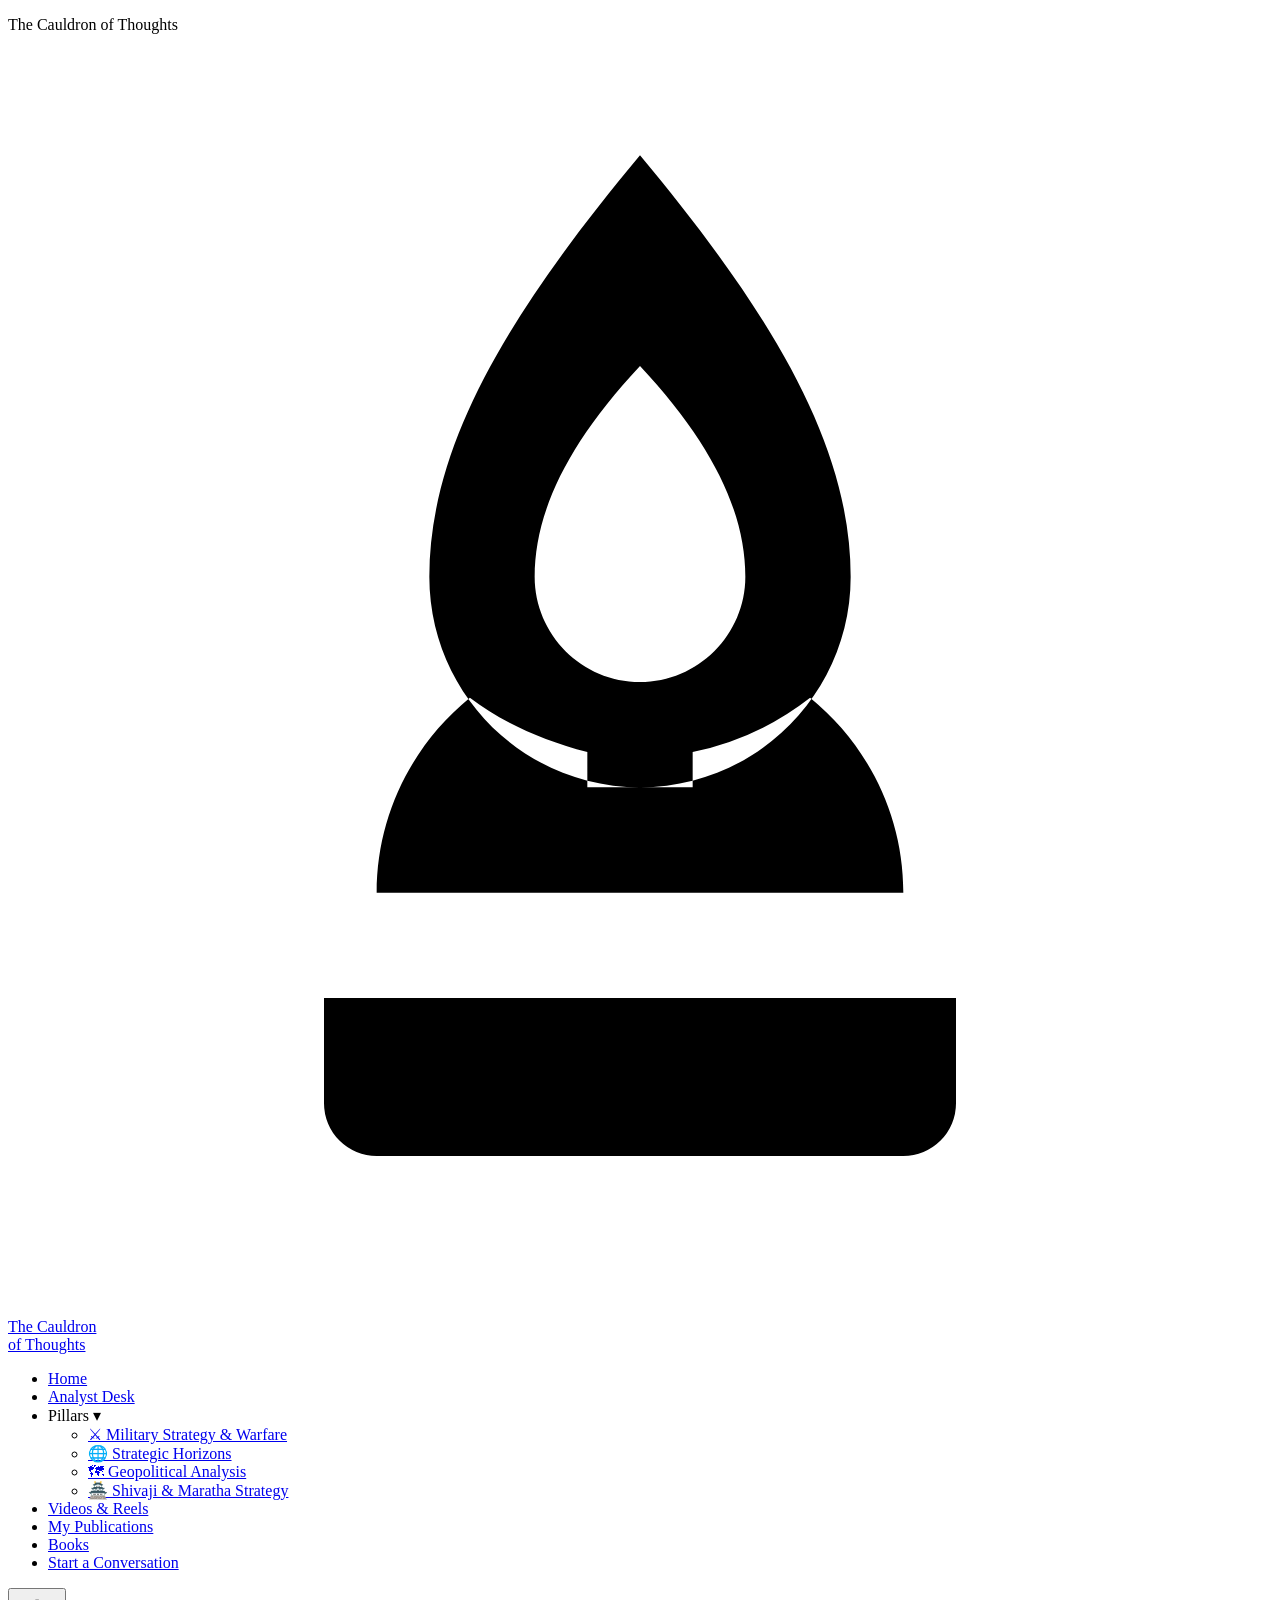
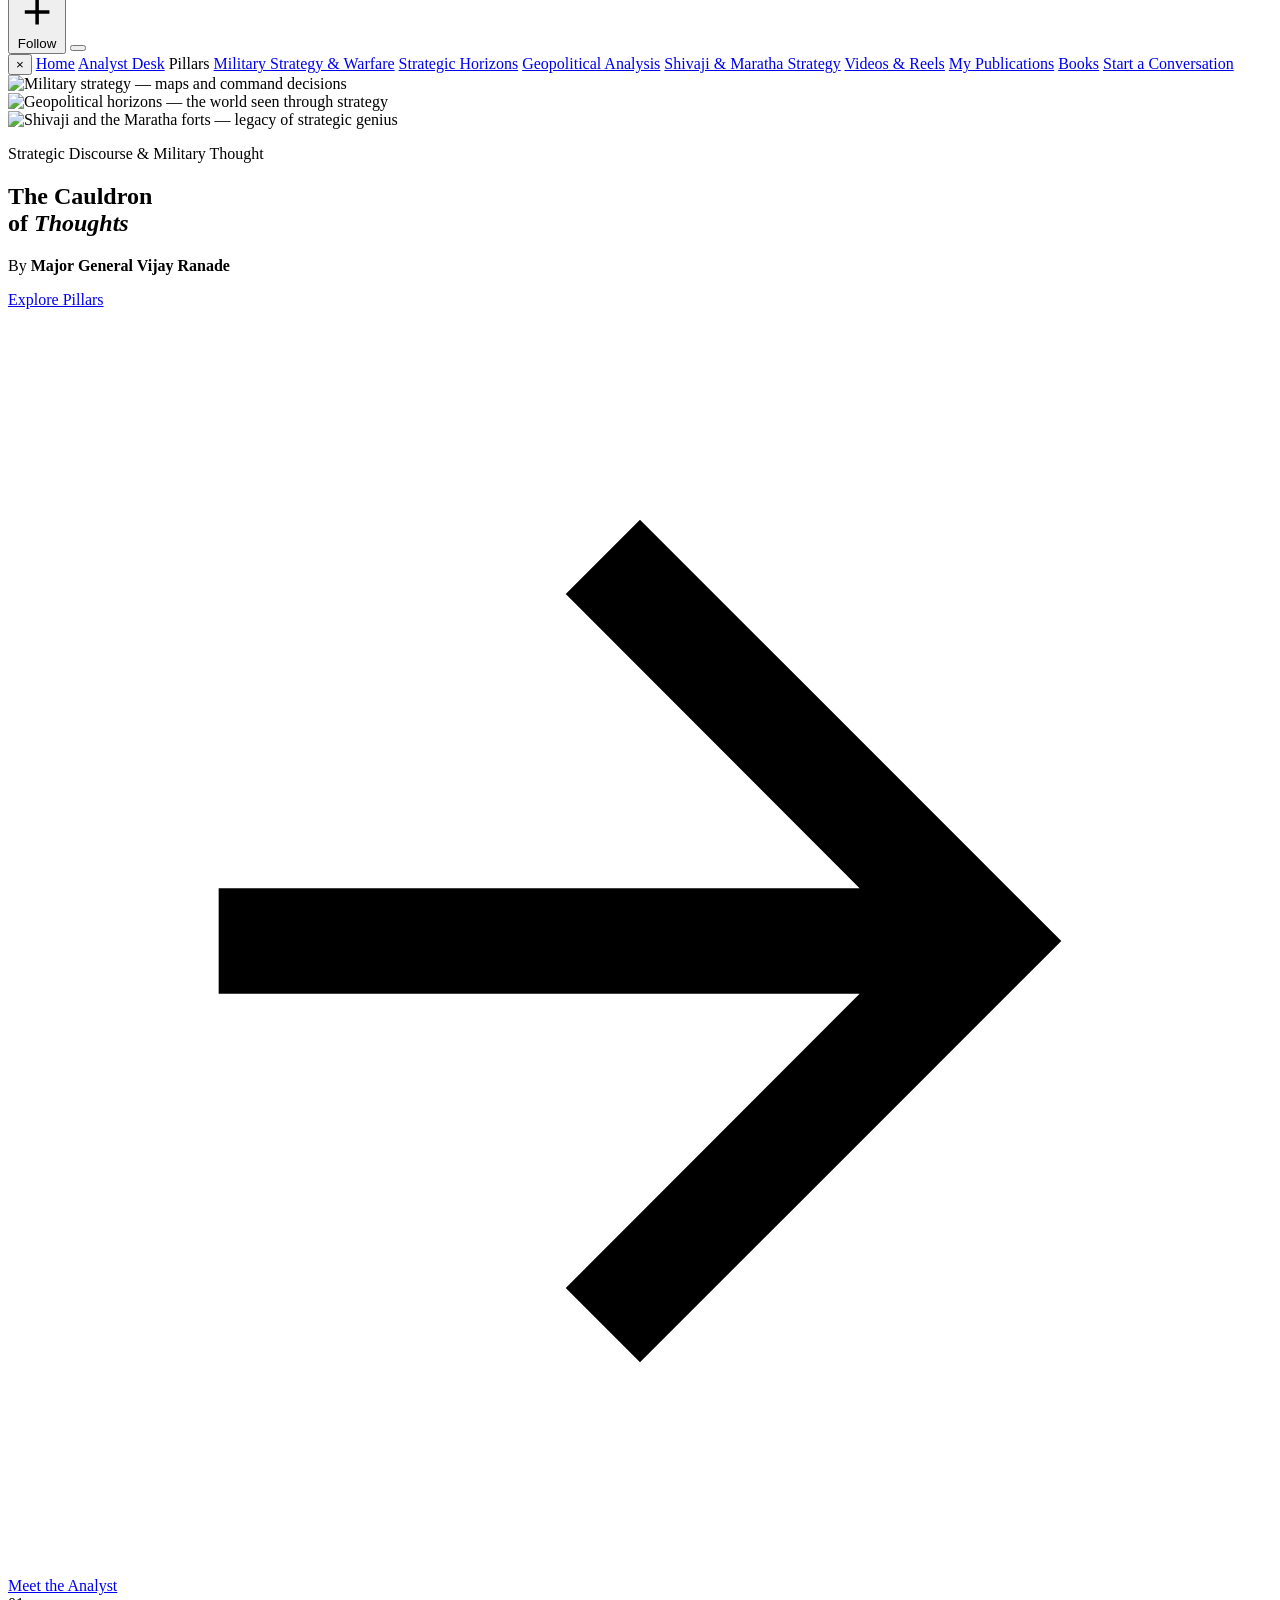
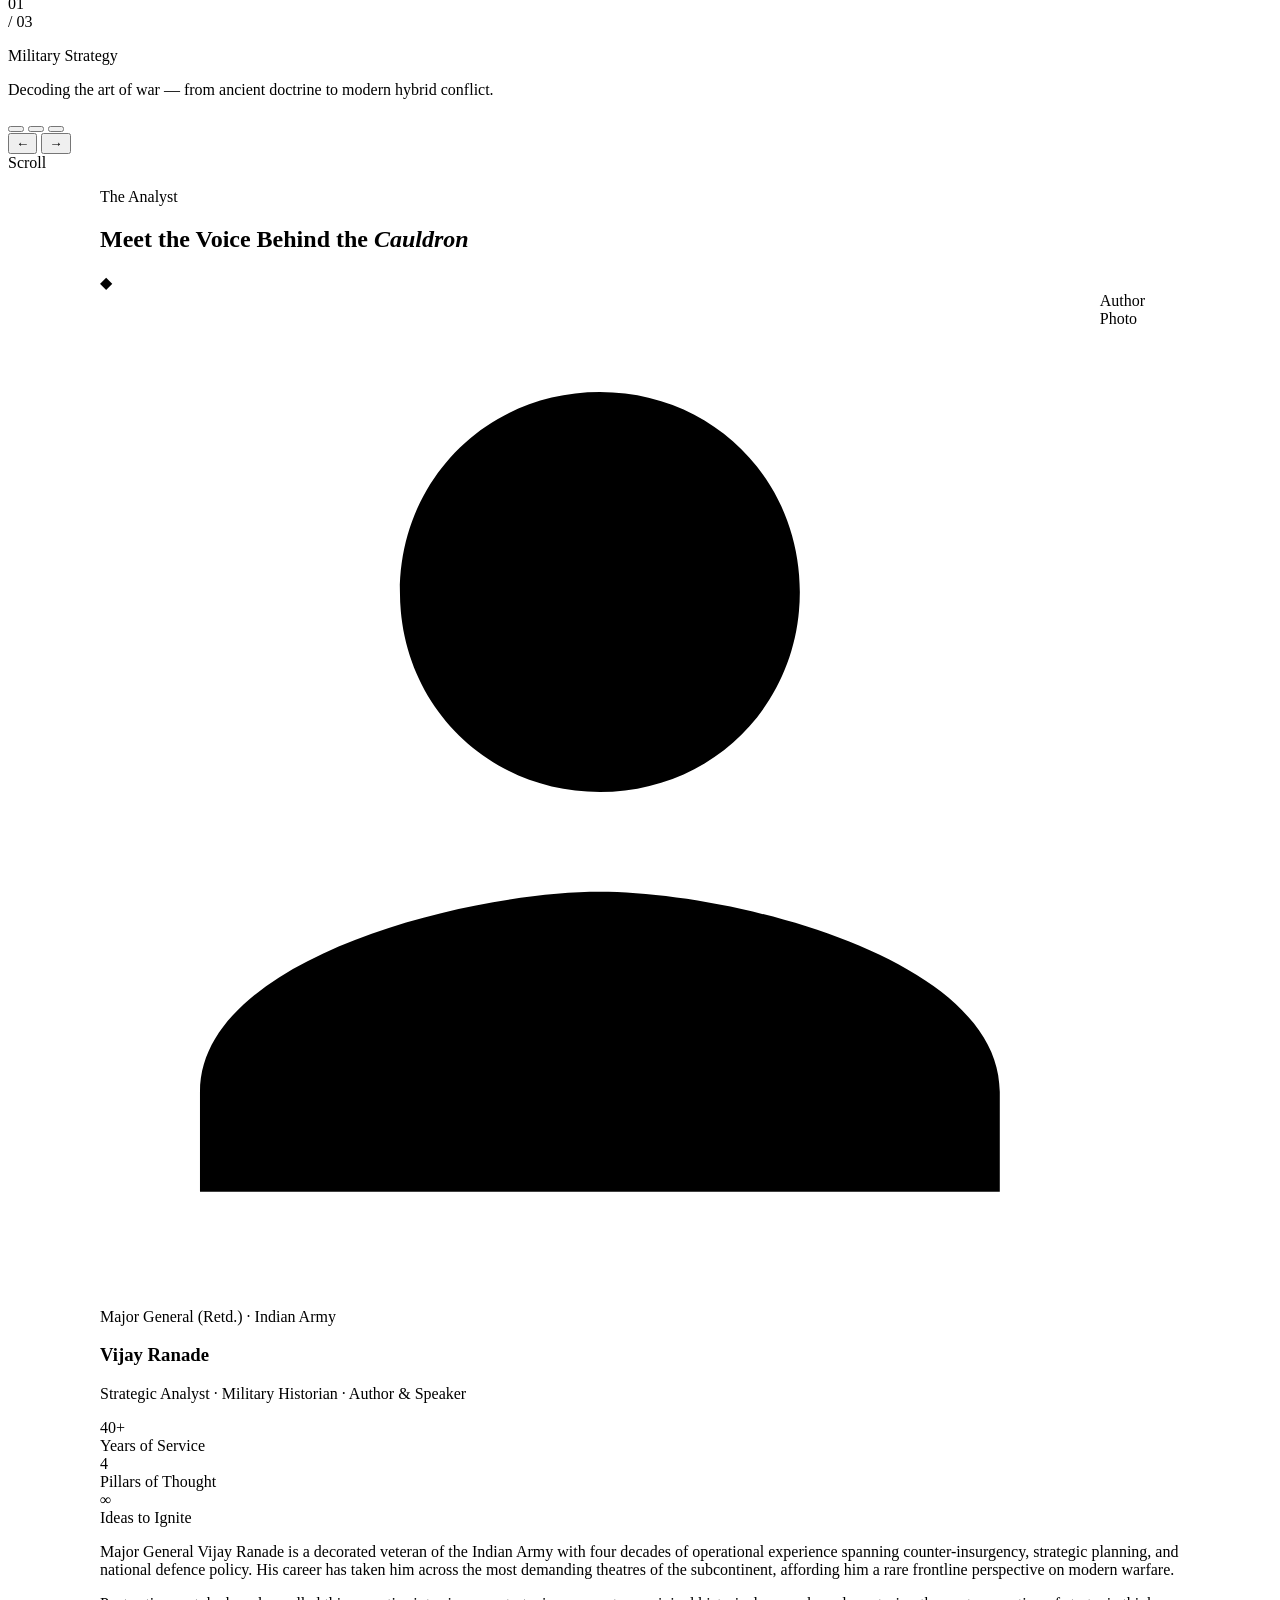
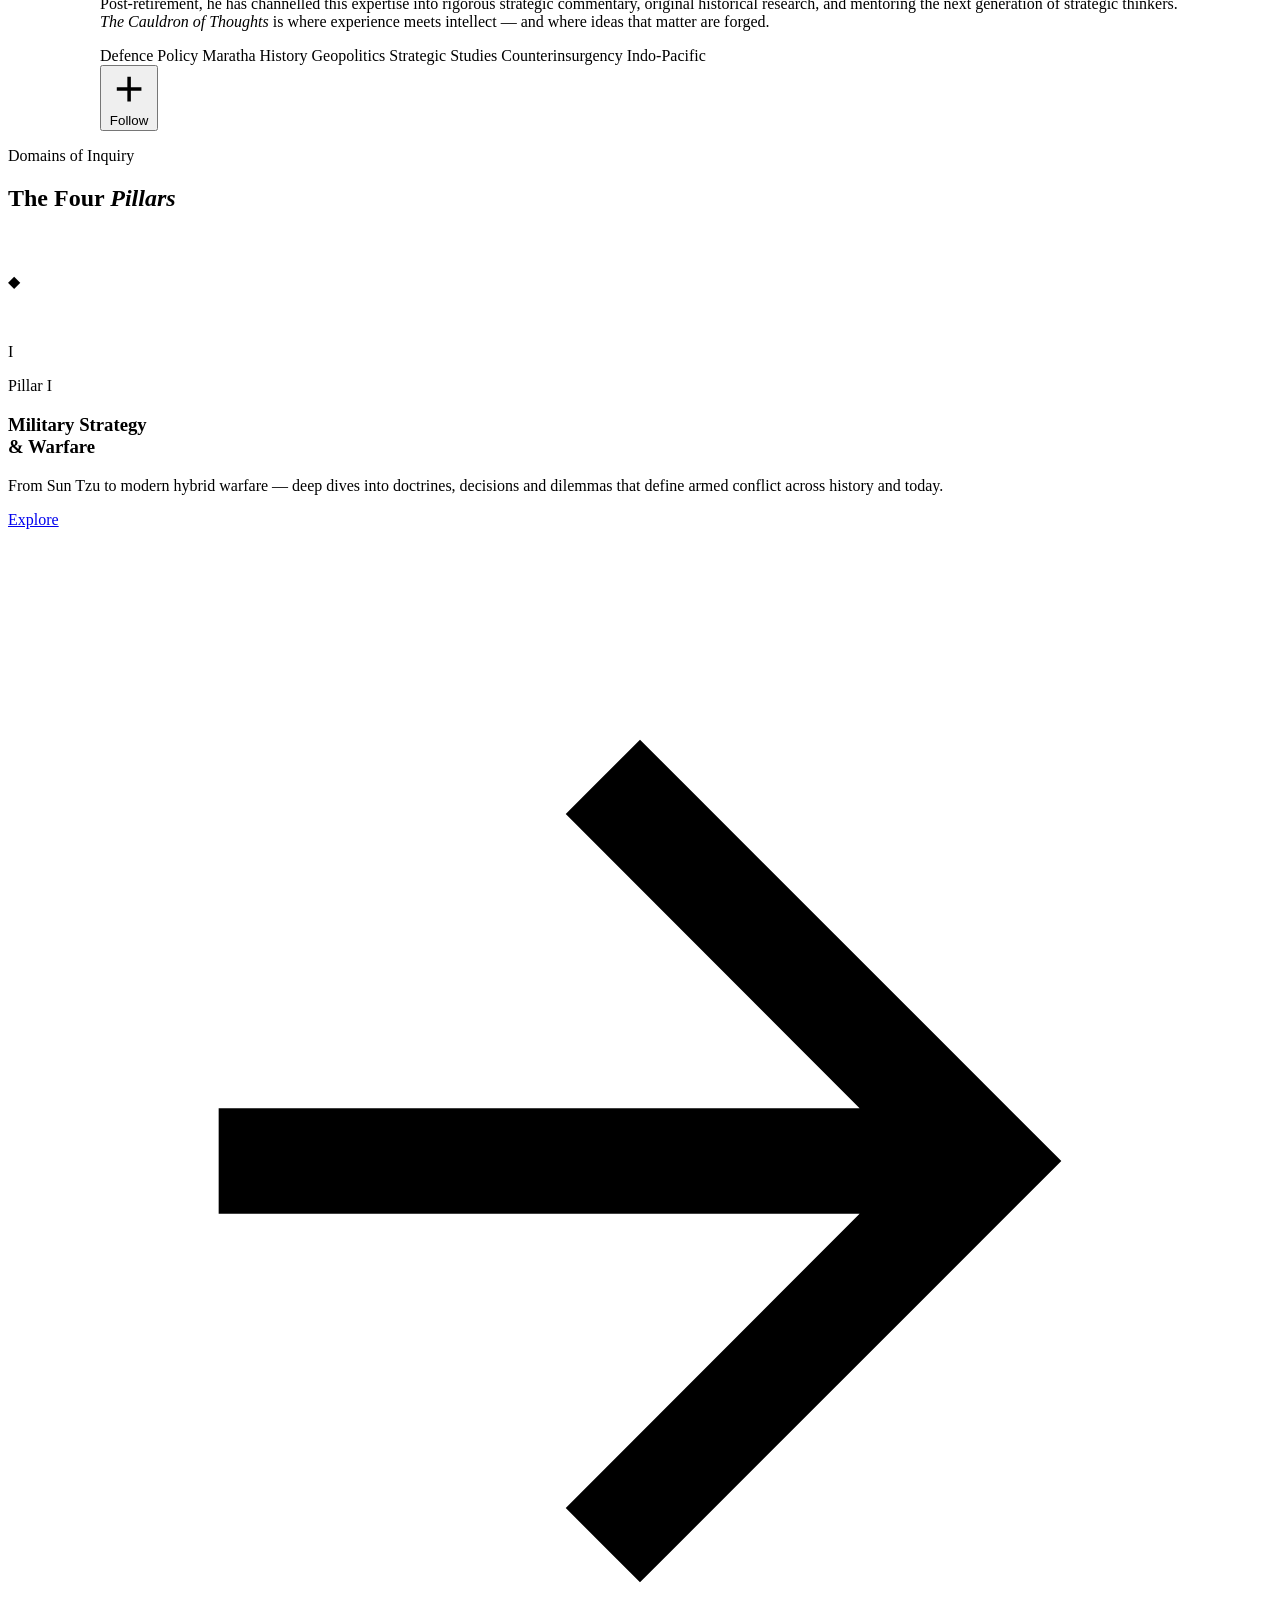
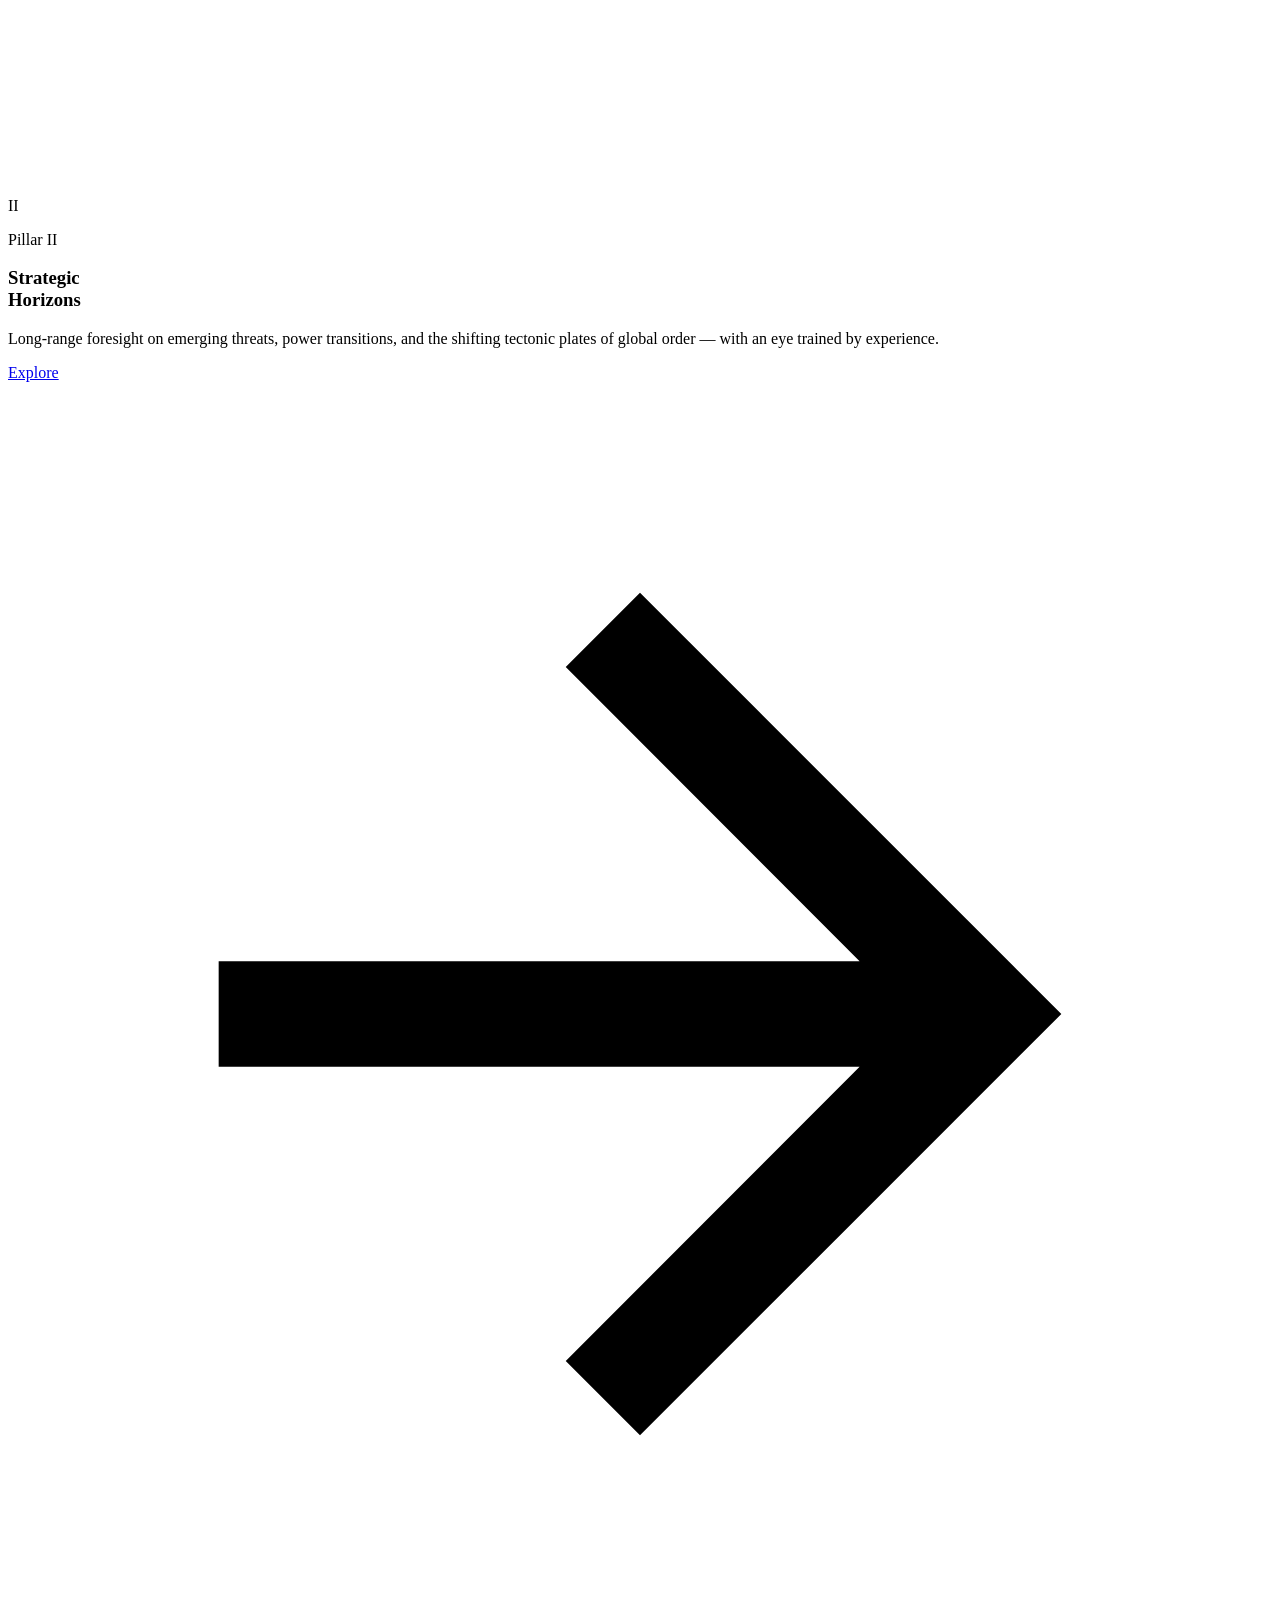
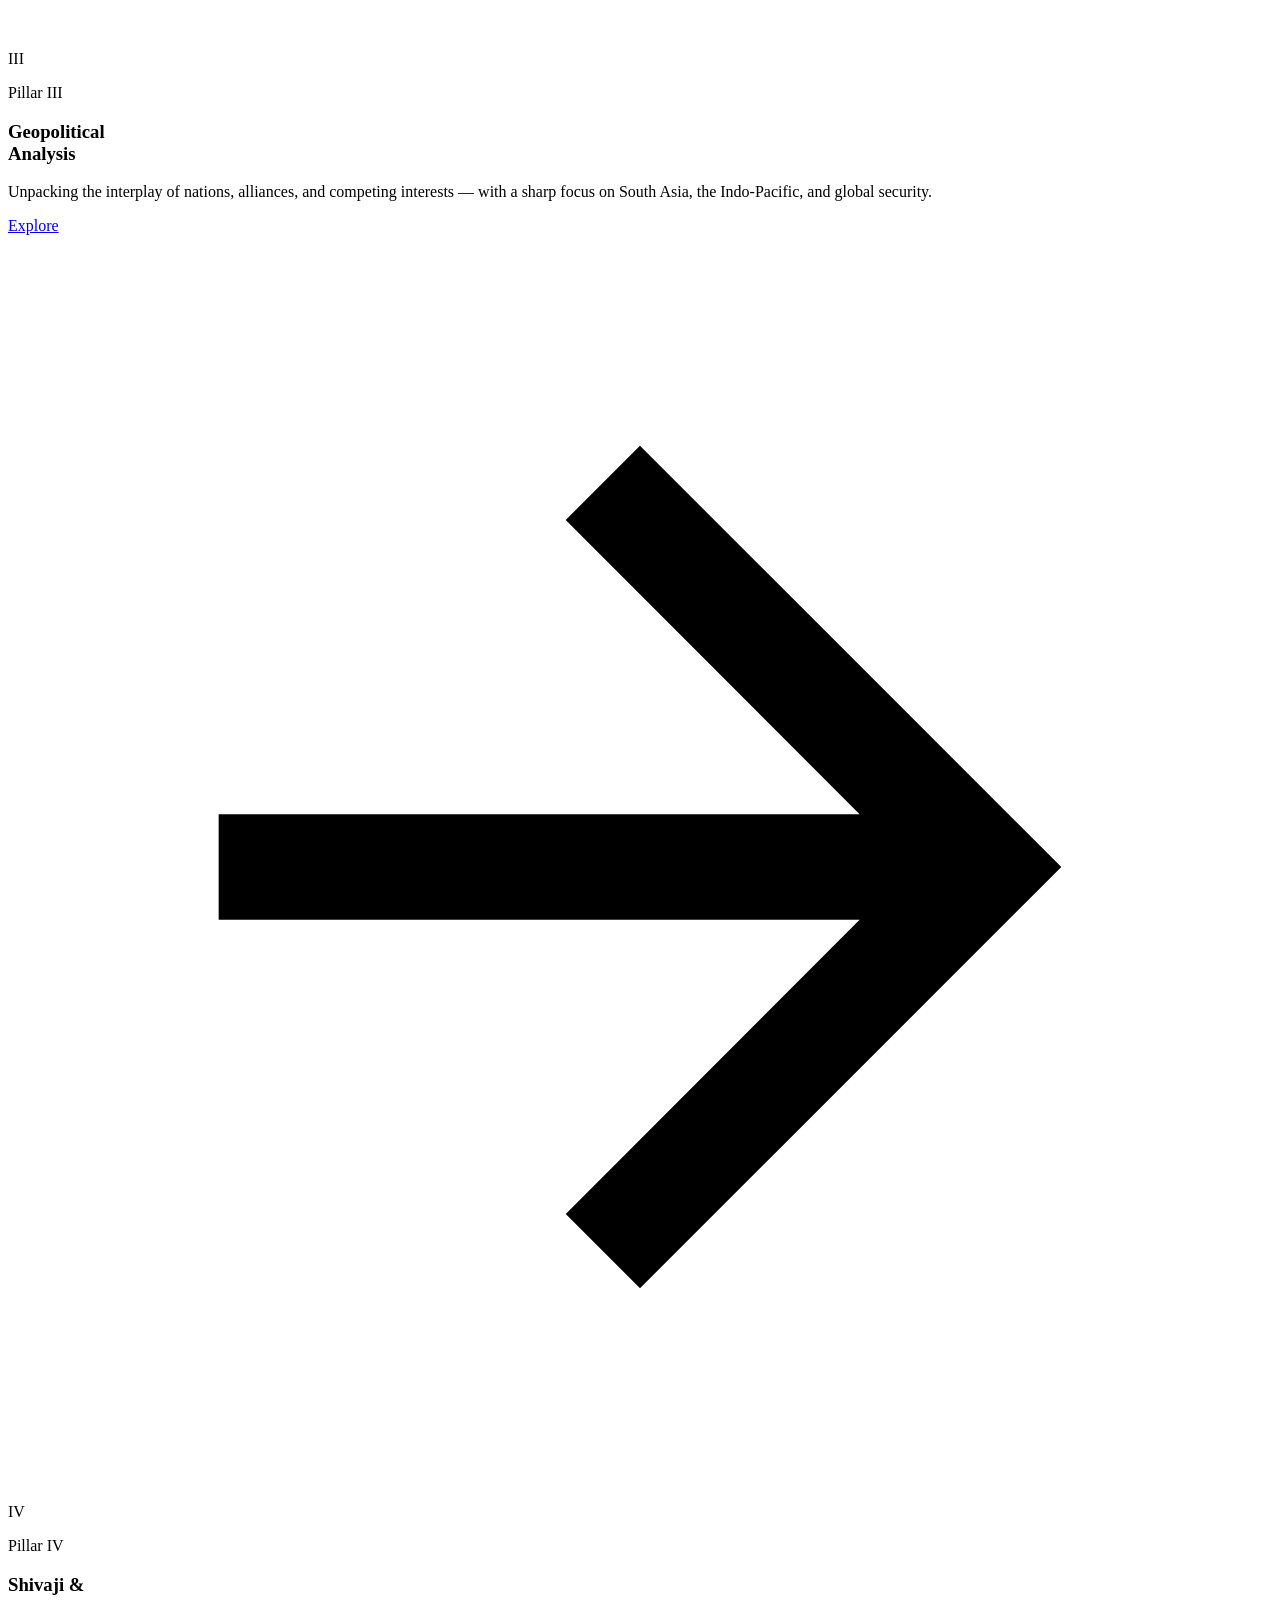
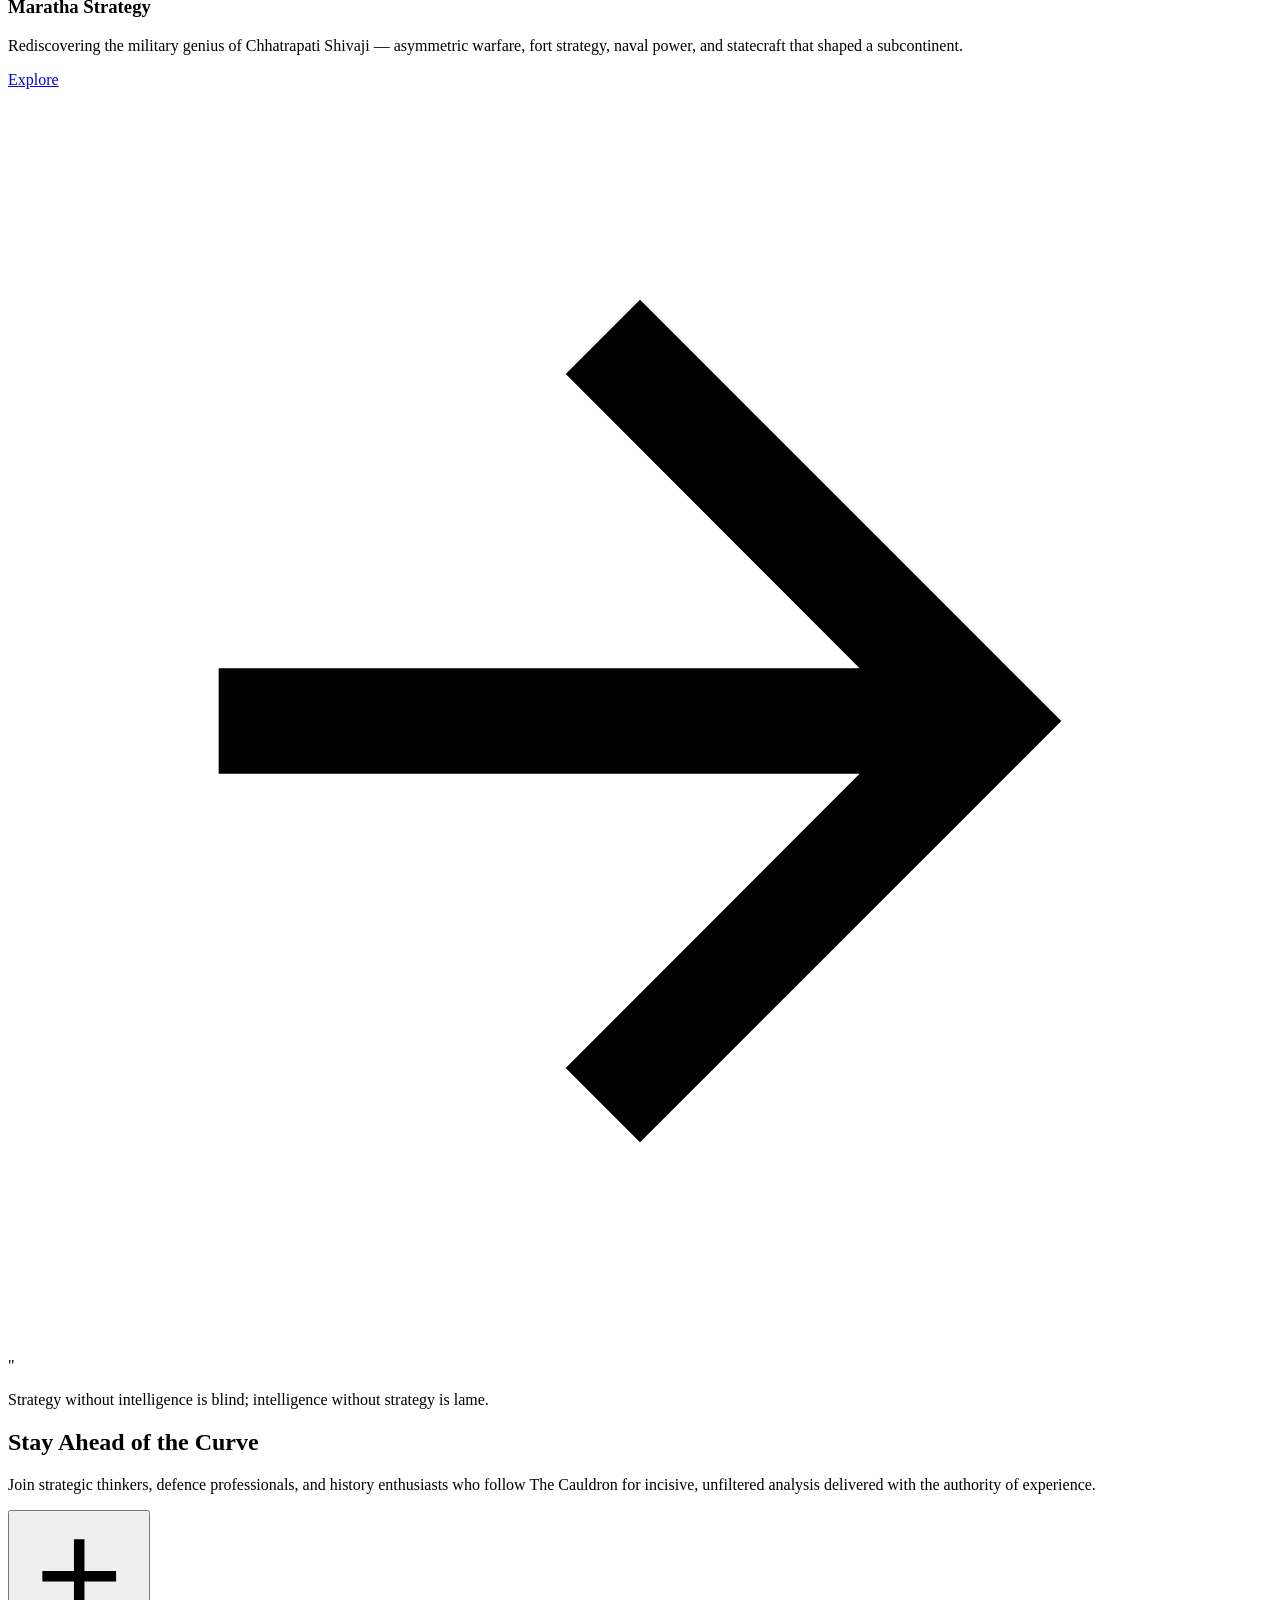
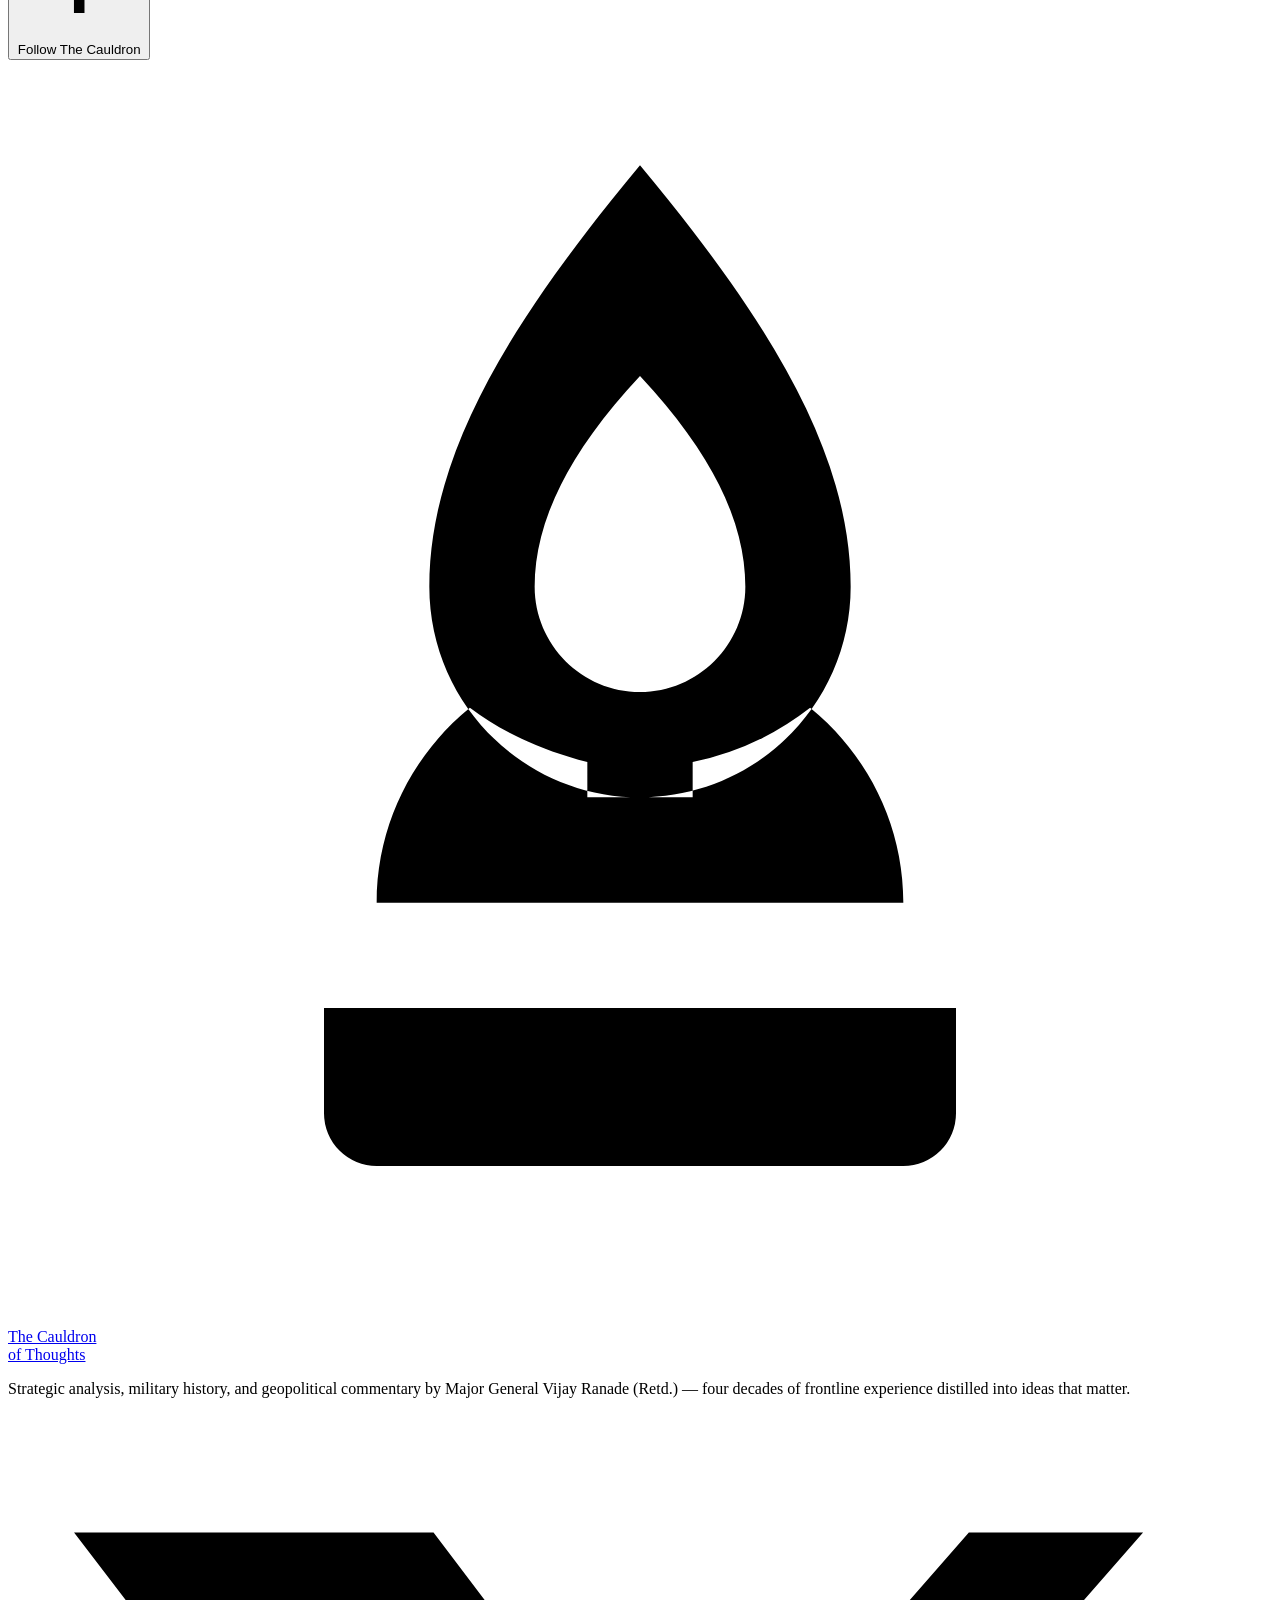
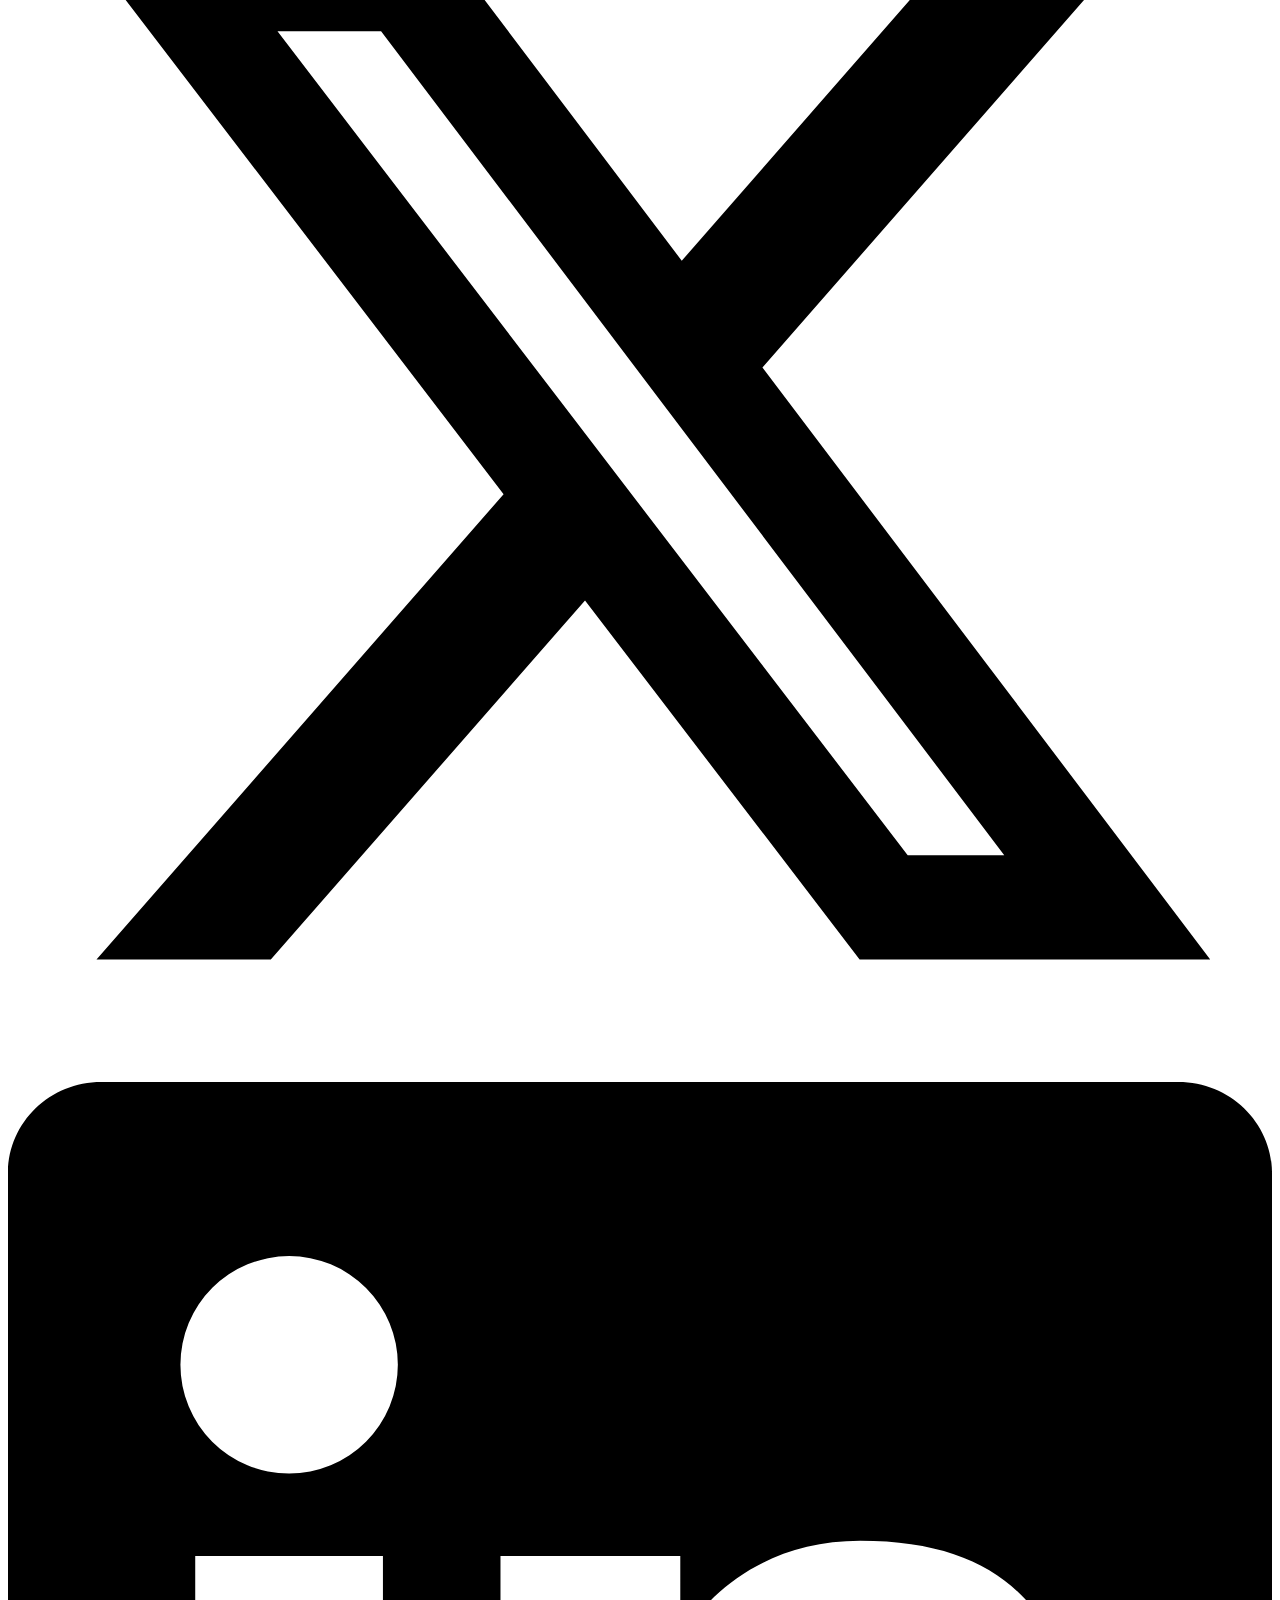
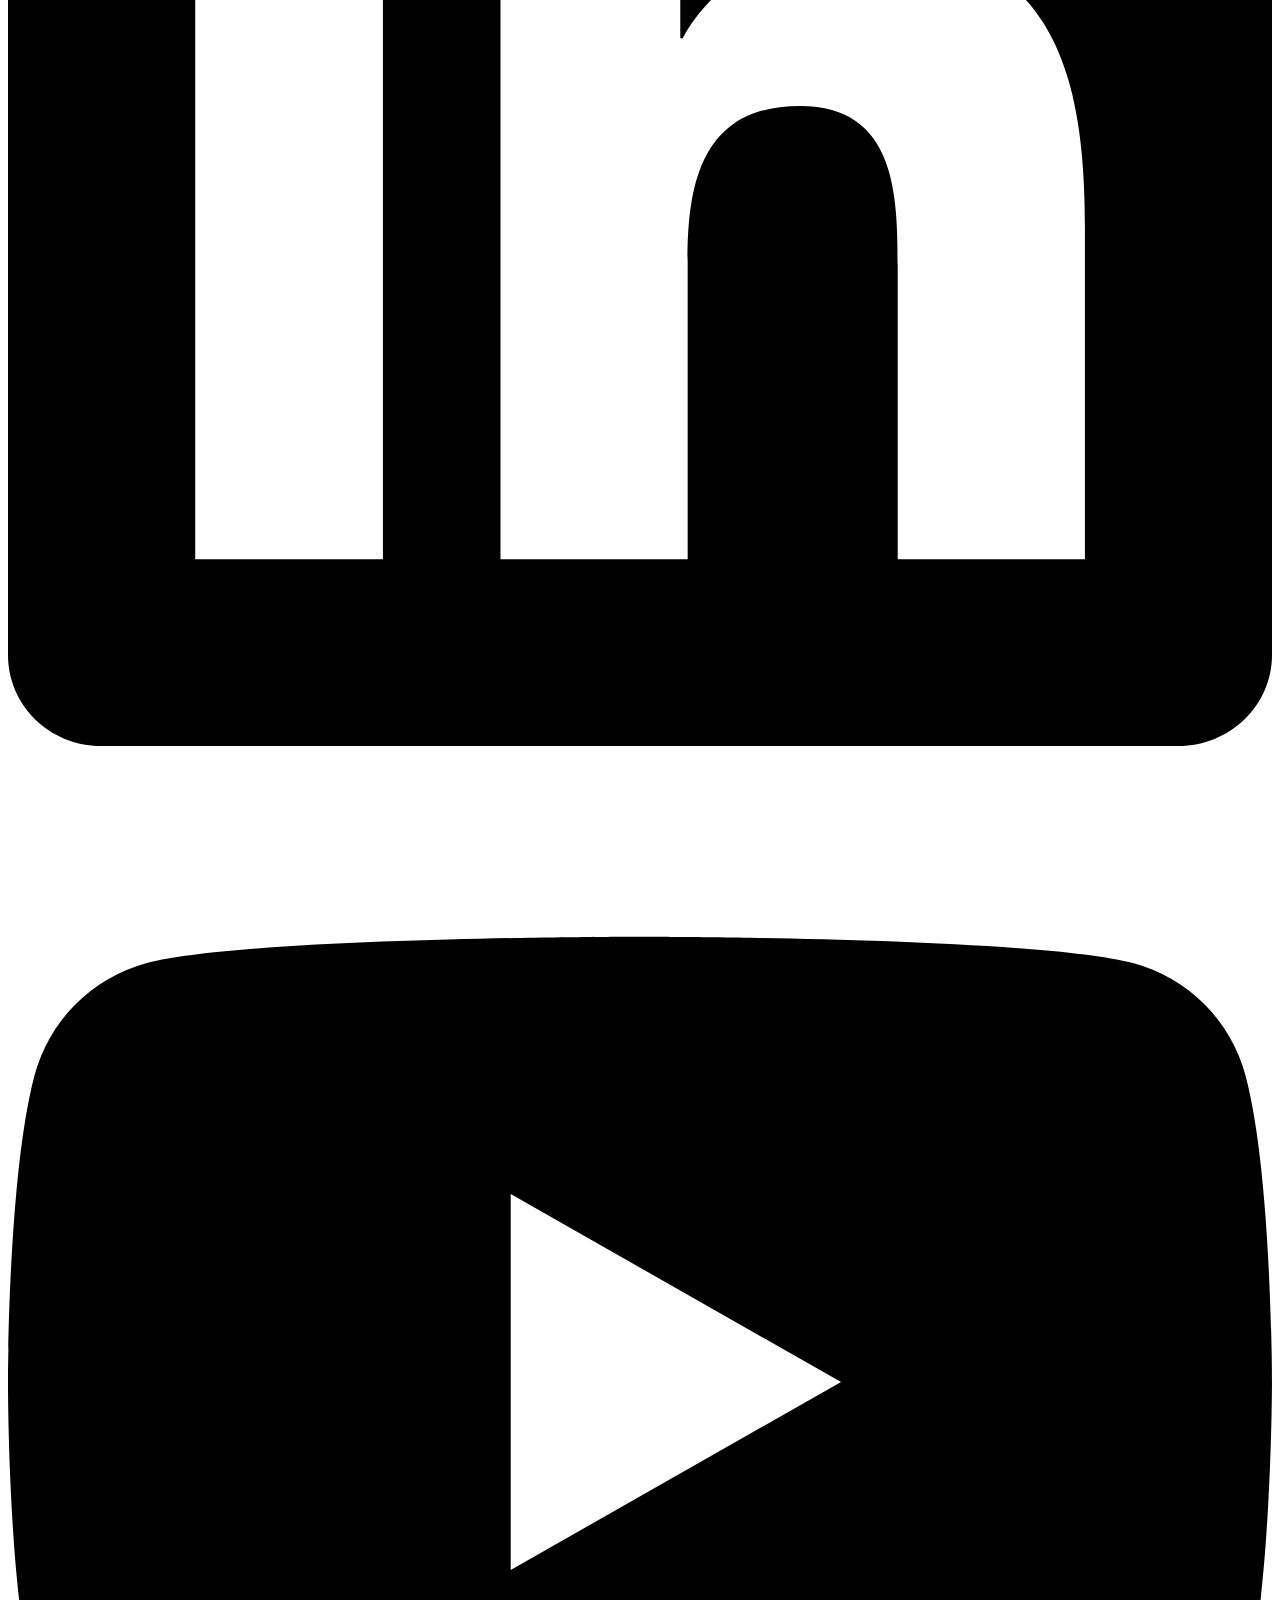
==== commit 87125d4f: "Add files via upload" ====
--- a/index.html
+++ b/index.html
@@ -3,1057 +3,440 @@
 <head>
   <meta charset="UTF-8" />
   <meta name="viewport" content="width=device-width, initial-scale=1.0" />
-  <meta name="description" content="The Cauldron of Thoughts — Strategic insights by Major General Vijay Ranade on military strategy, geopolitics, and Maratha history." />
-  <meta name="author" content="Major General Vijay Ranade" />
+  <meta name="description" content="The Cauldron of Thoughts — Strategic insights on military strategy, geopolitics and Maratha history by Major General Vijay Ranade." />
+  <meta property="og:title" content="The Cauldron of Thoughts | Maj Gen Vijay Ranade" />
+  <meta property="og:description" content="Military strategy, geopolitics and Maratha history — distilled from four decades of frontline experience." />
   <title>The Cauldron of Thoughts | Maj Gen Vijay Ranade</title>
-
-  <!-- Favicon placeholder -->
   <link rel="icon" type="image/svg+xml" href="assets/icons/favicon.svg" />
-
-  <!-- Stylesheet -->
   <link rel="stylesheet" href="assets/css/style.css" />
-
-  <!-- Google Fonts (preconnect for performance) -->
   <link rel="preconnect" href="https://fonts.googleapis.com" />
   <link rel="preconnect" href="https://fonts.gstatic.com" crossorigin />
 </head>
-
-<style>
-  /* =========================================================
-   THE CAULDRON OF THOUGHTS — Main Stylesheet
-   ========================================================= */
-
-@import url('https://fonts.googleapis.com/css2?family=Playfair+Display:ital,wght@0,400;0,600;0,700;0,900;1,400;1,700&family=Inter:wght@300;400;500;600&family=Cinzel:wght@400;600&display=swap');
-
-/* ── CSS Variables ── */
-:root {
-  --navy:       #0D1B2A;
-  --navy-mid:   #162435;
-  --gold:       #C9A84C;
-  --gold-light: #E2C97E;
-  --gold-dark:  #9C7A2E;
-  --cream:      #F8F6F1;
-  --cream-dark: #EFECE4;
-  --slate:      #4A5568;
-  --slate-light:#718096;
-  --crimson:    #8B1A1A;
-  --white:      #FFFFFF;
-  --shadow-sm:  0 2px 8px rgba(13,27,42,0.08);
-  --shadow-md:  0 6px 24px rgba(13,27,42,0.14);
-  --shadow-lg:  0 16px 48px rgba(13,27,42,0.2);
-  --transition: 0.32s cubic-bezier(0.4,0,0.2,1);
-  --radius:     4px;
-}
-
-/* ── Reset & Base ── */
-*, *::before, *::after { box-sizing: border-box; margin: 0; padding: 0; }
-
-html { scroll-behavior: smooth; }
-
-body {
-  font-family: 'Inter', sans-serif;
-  background-color: var(--cream);
-  color: var(--slate);
-  line-height: 1.7;
-  overflow-x: hidden;
-}
-
-img { max-width: 100%; display: block; }
-a  { text-decoration: none; color: inherit; }
-
-/* ── Gold Divider ── */
-.gold-rule {
-  display: flex;
-  align-items: center;
-  gap: 16px;
-  margin: 0 auto 48px;
-  max-width: 320px;
-}
-.gold-rule::before,
-.gold-rule::after {
-  content: '';
-  flex: 1;
-  height: 1px;
-  background: linear-gradient(to right, transparent, var(--gold));
-}
-.gold-rule::after { background: linear-gradient(to left, transparent, var(--gold)); }
-.gold-rule span {
-  font-family: 'Cinzel', serif;
-  font-size: 0.7rem;
-  letter-spacing: 0.25em;
-  color: var(--gold);
-  white-space: nowrap;
-  text-transform: uppercase;
-}
-
-
-/* =========================================================
-   NAVBAR
-   ========================================================= */
-
-.navbar {
-  position: fixed;
-  top: 0; left: 0; right: 0;
-  z-index: 1000;
-  background: var(--navy);
-  border-bottom: 2px solid var(--gold-dark);
-  display: flex;
-  align-items: center;
-  justify-content: space-between;
-  padding: 0 40px;
-  height: 72px;
-  box-shadow: 0 2px 24px rgba(0,0,0,0.35);
-  transition: height var(--transition), background var(--transition);
-}
-
-.navbar.scrolled {
-  height: 60px;
-  background: rgba(13,27,42,0.97);
-  backdrop-filter: blur(12px);
-}
-
-/* Logo */
-.navbar__logo {
-  display: flex;
-  align-items: center;
-  gap: 12px;
-  flex-shrink: 0;
-}
-
-.navbar__logo-icon {
-  width: 44px;
-  height: 44px;
-  border: 2px solid var(--gold);
-  border-radius: 50%;
-  display: flex;
-  align-items: center;
-  justify-content: center;
-  transition: transform var(--transition);
-}
-.navbar__logo:hover .navbar__logo-icon { transform: rotate(10deg); }
-
-.navbar__logo-icon svg { width: 24px; height: 24px; fill: var(--gold); }
-
-.navbar__logo-text {
-  line-height: 1.2;
-}
-.navbar__logo-name {
-  font-family: 'Cinzel', serif;
-  font-size: 0.78rem;
-  letter-spacing: 0.12em;
-  color: var(--gold);
-  text-transform: uppercase;
-}
-.navbar__logo-tagline {
-  font-size: 0.62rem;
-  color: var(--slate-light);
-  letter-spacing: 0.08em;
-}
-
-/* Nav Links */
-.navbar__nav {
-  display: flex;
-  align-items: center;
-  gap: 4px;
-  list-style: none;
-}
-
-.navbar__nav li { position: relative; }
-
-.navbar__nav a,
-.navbar__nav .nav-link {
-  display: block;
-  padding: 8px 14px;
-  font-size: 0.8rem;
-  font-weight: 500;
-  letter-spacing: 0.06em;
-  color: #CBD5E0;
-  text-transform: uppercase;
-  transition: color var(--transition);
-  cursor: pointer;
-  background: none;
-  border: none;
-  font-family: 'Inter', sans-serif;
-  white-space: nowrap;
-  position: relative;
-}
-
-.navbar__nav a::after,
-.navbar__nav .nav-link::after {
-  content: '';
-  position: absolute;
-  bottom: 4px; left: 14px; right: 14px;
-  height: 1px;
-  background: var(--gold);
-  transform: scaleX(0);
-  transition: transform var(--transition);
-}
-
-.navbar__nav a:hover,
-.navbar__nav .nav-link:hover {
-  color: var(--gold-light);
-}
-.navbar__nav a:hover::after,
-.navbar__nav .nav-link:hover::after {
-  transform: scaleX(1);
-}
-
-/* Pillars Dropdown */
-.navbar__nav .has-dropdown { position: relative; }
-
-.dropdown {
-  position: absolute;
-  top: calc(100% + 8px);
-  left: 50%;
-  transform: translateX(-50%) translateY(-10px);
-  background: var(--navy-mid);
-  border: 1px solid var(--gold-dark);
-  border-top: 3px solid var(--gold);
-  min-width: 260px;
-  opacity: 0;
-  pointer-events: none;
-  transition: opacity var(--transition), transform var(--transition);
-  box-shadow: var(--shadow-lg);
-  border-radius: 0 0 var(--radius) var(--radius);
-}
-
-.has-dropdown:hover .dropdown {
-  opacity: 1;
-  pointer-events: all;
-  transform: translateX(-50%) translateY(0);
-}
-
-.dropdown li { list-style: none; }
-
-.dropdown a {
-  display: flex;
-  align-items: center;
-  gap: 12px;
-  padding: 13px 20px;
-  font-size: 0.78rem;
-  color: #A0AEC0;
-  text-transform: none;
-  letter-spacing: 0.03em;
-  border-bottom: 1px solid rgba(201,168,76,0.1);
-  transition: background var(--transition), color var(--transition), padding-left var(--transition);
-}
-.dropdown a::after { display: none; }
-.dropdown a::before {
-  content: '◆';
-  font-size: 0.5rem;
-  color: var(--gold-dark);
-  transition: color var(--transition);
-  flex-shrink: 0;
-}
-.dropdown a:hover {
-  background: rgba(201,168,76,0.08);
-  color: var(--gold-light);
-  padding-left: 26px;
-}
-.dropdown a:hover::before { color: var(--gold); }
-.dropdown li:last-child a { border-bottom: none; }
-
-/* Follow Button */
-.btn-follow {
-  display: inline-flex;
-  align-items: center;
-  gap: 8px;
-  padding: 9px 22px;
-  background: transparent;
-  border: 1.5px solid var(--gold);
-  color: var(--gold);
-  font-family: 'Inter', sans-serif;
-  font-size: 0.78rem;
-  font-weight: 600;
-  letter-spacing: 0.1em;
-  text-transform: uppercase;
-  cursor: pointer;
-  transition: background var(--transition), color var(--transition), box-shadow var(--transition);
-  border-radius: var(--radius);
-  flex-shrink: 0;
-  margin-left: 8px;
-}
-.btn-follow svg { width: 14px; height: 14px; fill: currentColor; }
-.btn-follow:hover {
-  background: var(--gold);
-  color: var(--navy);
-  box-shadow: 0 0 20px rgba(201,168,76,0.35);
-}
-.btn-follow.active {
-  background: var(--gold);
-  color: var(--navy);
-}
-
-/* Hamburger */
-.navbar__hamburger {
-  display: none;
-  flex-direction: column;
-  gap: 5px;
-  cursor: pointer;
-  padding: 4px;
-}
-.navbar__hamburger span {
-  width: 24px; height: 2px;
-  background: var(--gold);
-  transition: transform var(--transition), opacity var(--transition);
-  display: block;
-}
-
-
-/* =========================================================
-   HERO SLIDER
-   ========================================================= */
-
-.hero {
-  position: relative;
-  height: 100vh;
-  min-height: 600px;
-  overflow: hidden;
-  margin-top: 72px;
-}
-
-.hero__slides {
-  display: flex;
-  height: 100%;
-  transition: transform 0.85s cubic-bezier(0.77, 0, 0.175, 1);
-  will-change: transform;
-}
-
-.hero__slide {
-  min-width: 100%;
-  height: 100%;
-  position: relative;
-  overflow: hidden;
-}
-
-.hero__slide img {
-  width: 100%;
-  height: 100%;
-  object-fit: cover;
-  transition: transform 6s ease;
-}
-
-.hero__slides.playing .hero__slide.active img {
-  transform: scale(1.05);
-}
-
-/* Overlay */
-.hero__overlay {
-  position: absolute;
-  inset: 0;
-  background: linear-gradient(
-    to right,
-    rgba(13,27,42,0.82) 0%,
-    rgba(13,27,42,0.45) 55%,
-    rgba(13,27,42,0.15) 100%
-  );
-}
-
-/* Title Block */
-.hero__title-block {
-  position: absolute;
-  top: 50%;
-  left: 0;
-  transform: translateY(-50%);
-  padding: 0 80px;
-  max-width: 660px;
-  z-index: 2;
-}
-
-.hero__eyebrow {
-  font-family: 'Cinzel', serif;
-  font-size: 0.72rem;
-  letter-spacing: 0.3em;
-  color: var(--gold);
-  text-transform: uppercase;
-  margin-bottom: 16px;
-  display: flex;
-  align-items: center;
-  gap: 12px;
-}
-.hero__eyebrow::before {
-  content: '';
-  width: 40px; height: 1px;
-  background: var(--gold);
-}
-
-.hero__title {
-  font-family: 'Playfair Display', serif;
-  font-size: clamp(2.6rem, 5vw, 4.2rem);
-  font-weight: 700;
-  line-height: 1.1;
-  color: var(--white);
-  margin-bottom: 12px;
-  text-shadow: 0 2px 24px rgba(0,0,0,0.4);
-}
-
-.hero__subtitle {
-  font-family: 'Playfair Display', serif;
-  font-style: italic;
-  font-size: clamp(0.95rem, 1.8vw, 1.2rem);
-  color: var(--gold-light);
-  margin-bottom: 32px;
-  letter-spacing: 0.03em;
-}
-
-/* Slide Label */
-.hero__label {
-  position: absolute;
-  bottom: 0; right: 0;
-  background: rgba(13,27,42,0.88);
-  border-top: 2px solid var(--gold);
-  border-left: 2px solid var(--gold);
-  padding: 16px 28px;
-  max-width: 360px;
-  backdrop-filter: blur(8px);
-  z-index: 2;
-  transform: translateY(2px);
-  transition: transform var(--transition);
-}
-.hero__label:hover { transform: translateY(0); }
-.hero__label-text {
-  font-family: 'Playfair Display', serif;
-  font-style: italic;
-  font-size: 0.92rem;
-  color: #E2D9C8;
-  line-height: 1.5;
-}
-.hero__label-cat {
-  font-size: 0.65rem;
-  letter-spacing: 0.2em;
-  text-transform: uppercase;
-  color: var(--gold);
-  margin-bottom: 6px;
-  font-family: 'Cinzel', serif;
-}
-
-/* Slider Controls */
-.hero__controls {
-  position: absolute;
-  bottom: 40px;
-  left: 80px;
-  display: flex;
-  align-items: center;
-  gap: 20px;
-  z-index: 3;
-}
-
-.hero__dots {
-  display: flex;
-  gap: 10px;
-}
-.hero__dot {
-  width: 28px; height: 3px;
-  background: rgba(201,168,76,0.35);
-  cursor: pointer;
-  transition: background var(--transition), width var(--transition);
-  border: none;
-}
-.hero__dot.active {
-  background: var(--gold);
-  width: 48px;
-}
-
-.hero__arrows {
-  display: flex;
-  gap: 8px;
-}
-.hero__arrow {
-  width: 40px; height: 40px;
-  border: 1.5px solid rgba(201,168,76,0.5);
-  background: transparent;
-  color: var(--gold);
-  cursor: pointer;
-  display: flex; align-items: center; justify-content: center;
-  transition: background var(--transition), border-color var(--transition);
-  font-size: 1rem;
-}
-.hero__arrow:hover {
-  background: var(--gold);
-  color: var(--navy);
-  border-color: var(--gold);
-}
-
-
-/* =========================================================
-   AUTHOR SECTION
-   ========================================================= */
-
-.author-section {
-  padding: 100px 40px;
-  background: var(--cream);
-}
-
-.author-section .container {
-  max-width: 1100px;
-  margin: 0 auto;
-}
-
-.section-header {
-  text-align: center;
-  margin-bottom: 60px;
-}
-.section-eyebrow {
-  font-family: 'Cinzel', serif;
-  font-size: 0.68rem;
-  letter-spacing: 0.3em;
-  color: var(--gold-dark);
-  text-transform: uppercase;
-  margin-bottom: 12px;
-}
-.section-title {
-  font-family: 'Playfair Display', serif;
-  font-size: clamp(1.8rem, 3vw, 2.6rem);
-  font-weight: 700;
-  color: var(--navy);
-  line-height: 1.2;
-}
-
-.author-card {
-  display: flex;
-  gap: 56px;
-  align-items: flex-start;
-  background: var(--white);
-  border: 1px solid rgba(201,168,76,0.25);
-  border-radius: var(--radius);
-  padding: 52px;
-  box-shadow: var(--shadow-md);
-  position: relative;
-  overflow: hidden;
-}
-
-.author-card::before {
-  content: '';
-  position: absolute;
-  top: 0; left: 0;
-  width: 4px;
-  height: 100%;
-  background: linear-gradient(to bottom, var(--gold), var(--crimson));
-}
-
-.author-card__image-wrap {
-  flex-shrink: 0;
-  width: 220px;
-  height: 220px;
-  position: relative;
-}
-.author-card__image-wrap::after {
-  content: '';
-  position: absolute;
-  inset: -8px;
-  border: 2px solid var(--gold-dark);
-  border-radius: var(--radius);
-  pointer-events: none;
-}
-
-.author-card__image {
-  width: 220px;
-  height: 220px;
-  object-fit: cover;
-  border-radius: var(--radius);
-  display: block;
-}
-
-/* Placeholder when no image */
-.author-card__placeholder {
-  width: 220px;
-  height: 220px;
-  background: linear-gradient(135deg, var(--navy) 0%, var(--navy-mid) 100%);
-  border-radius: var(--radius);
-  display: flex;
-  flex-direction: column;
-  align-items: center;
-  justify-content: center;
-  gap: 10px;
-}
-.author-card__placeholder svg { width: 60px; height: 60px; fill: var(--gold-dark); opacity: 0.6; }
-.author-card__placeholder span { font-size: 0.7rem; color: var(--gold-dark); letter-spacing: 0.1em; text-transform: uppercase; }
-
-.author-card__content { flex: 1; }
-
-.author-card__rank {
-  font-family: 'Cinzel', serif;
-  font-size: 0.7rem;
-  letter-spacing: 0.25em;
-  color: var(--gold-dark);
-  text-transform: uppercase;
-  margin-bottom: 8px;
-}
-.author-card__name {
-  font-family: 'Playfair Display', serif;
-  font-size: 2rem;
-  font-weight: 700;
-  color: var(--navy);
-  margin-bottom: 6px;
-  line-height: 1.1;
-}
-.author-card__role {
-  font-size: 0.85rem;
-  color: var(--slate-light);
-  margin-bottom: 24px;
-  letter-spacing: 0.04em;
-}
-.author-card__bio {
-  font-size: 0.95rem;
-  color: var(--slate);
-  line-height: 1.85;
-  margin-bottom: 28px;
-}
-.author-card__bio p + p { margin-top: 14px; }
-
-.author-card__tags {
-  display: flex;
-  flex-wrap: wrap;
-  gap: 8px;
-  margin-bottom: 28px;
-}
-.tag {
-  padding: 5px 14px;
-  background: rgba(13,27,42,0.06);
-  border: 1px solid rgba(201,168,76,0.3);
-  font-size: 0.72rem;
-  letter-spacing: 0.08em;
-  color: var(--navy);
-  text-transform: uppercase;
-  font-family: 'Cinzel', serif;
-  border-radius: 2px;
-}
-
-
-/* =========================================================
-   PILLARS SECTION
-   ========================================================= */
-
-.pillars-section {
-  padding: 100px 40px;
-  background: var(--cream-dark);
-  position: relative;
-}
-
-.pillars-grid {
-  max-width: 1200px;
-  margin: 0 auto;
-  display: grid;
-  grid-template-columns: repeat(2, 1fr);
-  gap: 28px;
-}
-
-.pillar-card {
-  position: relative;
-  height: 380px;
-  overflow: hidden;
-  border-radius: var(--radius);
-  cursor: pointer;
-  box-shadow: var(--shadow-md);
-  group: true;
-}
-
-.pillar-card__bg {
-  position: absolute;
-  inset: 0;
-  background-size: cover;
-  background-position: center;
-  transition: transform 0.65s cubic-bezier(0.4,0,0.2,1);
-}
-.pillar-card:hover .pillar-card__bg {
-  transform: scale(1.07);
-}
-
-/* Placeholder background gradients for each pillar */
-.pillar-card--military .pillar-card__bg {
-  background-image: url('../images/pillars/military.jpg');
-  background-color: #1a2535;
-}
-.pillar-card--horizons .pillar-card__bg {
-  background-image: url('../images/pillars/horizons.jpg');
-  background-color: #1e2d3d;
-}
-.pillar-card--geopolitics .pillar-card__bg {
-  background-image: url('../images/pillars/geopolitics.jpg');
-  background-color: #16222e;
-}
-.pillar-card--shivaji .pillar-card__bg {
-  background-image: url('../images/pillars/shivaji.jpg');
-  background-color: #221510;
-}
-
-/* Fallback gradient overlays (visible when no image) */
-.pillar-card--military .pillar-card__bg::before   { content:''; position:absolute;inset:0;background:linear-gradient(135deg,#0D1B2A,#1e3a5f); }
-.pillar-card--horizons .pillar-card__bg::before   { content:''; position:absolute;inset:0;background:linear-gradient(135deg,#162435,#2d4a6e); }
-.pillar-card--geopolitics .pillar-card__bg::before{ content:''; position:absolute;inset:0;background:linear-gradient(135deg,#1a1a2e,#16213e); }
-.pillar-card--shivaji .pillar-card__bg::before    { content:''; position:absolute;inset:0;background:linear-gradient(135deg,#3d1c02,#6b3a1f); }
-
-.pillar-card__overlay {
-  position: absolute;
-  inset: 0;
-  background: linear-gradient(
-    to top,
-    rgba(13,27,42,0.92) 0%,
-    rgba(13,27,42,0.55) 45%,
-    rgba(13,27,42,0.1) 100%
-  );
-  transition: background var(--transition);
-}
-.pillar-card:hover .pillar-card__overlay {
-  background: linear-gradient(
-    to top,
-    rgba(13,27,42,0.88) 0%,
-    rgba(13,27,42,0.65) 55%,
-    rgba(13,27,42,0.25) 100%
-  );
-}
-
-.pillar-card__content {
-  position: absolute;
-  bottom: 0; left: 0; right: 0;
-  padding: 36px;
-  z-index: 1;
-  transform: translateY(0);
-  transition: transform var(--transition);
-}
-
-.pillar-card__number {
-  font-family: 'Cinzel', serif;
-  font-size: 0.65rem;
-  letter-spacing: 0.3em;
-  color: var(--gold);
-  margin-bottom: 10px;
-}
-.pillar-card__title {
-  font-family: 'Playfair Display', serif;
-  font-size: 1.55rem;
-  font-weight: 700;
-  color: var(--white);
-  line-height: 1.2;
-  margin-bottom: 12px;
-}
-.pillar-card__desc {
-  font-size: 0.85rem;
-  color: rgba(255,255,255,0.7);
-  line-height: 1.6;
-  max-height: 0;
-  overflow: hidden;
-  opacity: 0;
-  transition: max-height 0.4s ease, opacity 0.4s ease, margin 0.4s ease;
-  margin-bottom: 0;
-}
-.pillar-card:hover .pillar-card__desc {
-  max-height: 80px;
-  opacity: 1;
-  margin-bottom: 16px;
-}
-
-.pillar-card__link {
-  display: inline-flex;
-  align-items: center;
-  gap: 8px;
-  font-size: 0.75rem;
-  font-weight: 600;
-  letter-spacing: 0.12em;
-  text-transform: uppercase;
-  color: var(--gold);
-  transform: translateY(8px);
-  opacity: 0;
-  transition: opacity var(--transition), transform var(--transition);
-}
-.pillar-card__link svg { width: 14px; height: 14px; fill: currentColor; }
-.pillar-card:hover .pillar-card__link {
-  opacity: 1;
-  transform: translateY(0);
-}
-
-/* Border accent */
-.pillar-card::after {
-  content: '';
-  position: absolute;
-  inset: 0;
-  border: 2px solid transparent;
-  transition: border-color var(--transition);
-  pointer-events: none;
-  border-radius: var(--radius);
-}
-.pillar-card:hover::after { border-color: var(--gold-dark); }
-
-
-/* =========================================================
-   FOLLOW CTA SECTION
-   ========================================================= */
-
-.follow-section {
-  padding: 80px 40px;
-  background: var(--navy);
-  text-align: center;
-  position: relative;
-  overflow: hidden;
-}
-
-.follow-section::before {
-  content: '';
-  position: absolute;
-  inset: 0;
-  background: url("data:image/svg+xml,%3Csvg width='60' height='60' viewBox='0 0 60 60' xmlns='http://www.w3.org/2000/svg'%3E%3Cg fill='none' fill-rule='evenodd'%3E%3Cg fill='%23C9A84C' fill-opacity='0.04'%3E%3Cpath d='M36 34v-4h-2v4h-4v2h4v4h2v-4h4v-2h-4zm0-30V0h-2v4h-4v2h4v4h2V6h4V4h-4zM6 34v-4H4v4H0v2h4v4h2v-4h4v-2H6zM6 4V0H4v4H0v2h4v4h2V6h4V4H6z'/%3E%3C/g%3E%3C/g%3E%3C/svg%3E");
-}
-
-.follow-section .container {
-  position: relative;
-  z-index: 1;
-  max-width: 640px;
-  margin: 0 auto;
-}
-
-.follow-section__title {
-  font-family: 'Playfair Display', serif;
-  font-size: clamp(1.8rem, 3vw, 2.6rem);
-  font-weight: 700;
-  color: var(--white);
-  margin-bottom: 16px;
-}
-.follow-section__sub {
-  font-size: 1rem;
-  color: rgba(255,255,255,0.6);
-  margin-bottom: 36px;
-  line-height: 1.7;
-}
-
-.follow-section .btn-follow {
-  padding: 14px 36px;
-  font-size: 0.85rem;
-}
-
-
-/* =========================================================
-   FOOTER
-   ========================================================= */
-
-footer {
-  background: var(--navy-mid);
-  border-top: 2px solid var(--gold-dark);
-}
-
-.footer__main {
-  max-width: 1200px;
-  margin: 0 auto;
-  padding: 72px 40px 48px;
-  display: grid;
-  grid-template-columns: 1.6fr 1fr 1fr 1fr;
-  gap: 48px;
-}
-
-.footer__brand .navbar__logo { margin-bottom: 20px; }
-.footer__brand-bio {
-  font-size: 0.85rem;
-  color: #718096;
-  line-height: 1.75;
-  margin-bottom: 24px;
-}
-
-/* Social Icons */
-.social-links {
-  display: flex;
-  gap: 12px;
-  flex-wrap: wrap;
-}
-.social-link {
-  width: 40px; height: 40px;
-  display: flex; align-items: center; justify-content: center;
-  border: 1.5px solid rgba(201,168,76,0.3);
-  border-radius: 50%;
-  color: #718096;
-  transition: border-color var(--transition), color var(--transition), background var(--transition), transform var(--transition);
-}
-.social-link:hover {
-  border-color: var(--gold);
-  color: var(--gold);
-  background: rgba(201,168,76,0.08);
-  transform: translateY(-3px);
-}
-.social-link svg { width: 18px; height: 18px; fill: currentColor; }
-
-.footer__col-title {
-  font-family: 'Cinzel', serif;
-  font-size: 0.7rem;
-  letter-spacing: 0.25em;
-  color: var(--gold);
-  text-transform: uppercase;
-  margin-bottom: 20px;
-  padding-bottom: 10px;
-  border-bottom: 1px solid rgba(201,168,76,0.2);
-}
-
-.footer__links {
-  list-style: none;
-  display: flex;
-  flex-direction: column;
-  gap: 10px;
-}
-.footer__links a {
-  font-size: 0.83rem;
-  color: #718096;
-  display: flex;
-  align-items: center;
-  gap: 8px;
-  transition: color var(--transition), padding-left var(--transition);
-}
-.footer__links a::before {
-  content: '›';
-  color: var(--gold-dark);
-  font-size: 1rem;
-  line-height: 1;
-}
-.footer__links a:hover {
-  color: var(--gold-light);
-  padding-left: 4px;
-}
-
-/* Footer Bottom Bar */
-.footer__bottom {
-  border-top: 1px solid rgba(201,168,76,0.15);
-  padding: 20px 40px;
-  display: flex;
-  align-items: center;
-  justify-content: space-between;
-  max-width: 1200px;
-  margin: 0 auto;
-}
-.footer__copy {
-  font-size: 0.78rem;
-  color: #4A5568;
-}
-.footer__legal {
-  display: flex;
-  gap: 24px;
-}
-.footer__legal a {
-  font-size: 0.75rem;
-  color: #4A5568;
-  transition: color var(--transition);
-}
-.footer__legal a:hover { color: var(--gold); }
-
-
-/* =========================================================
-   ANIMATIONS
-   ========================================================= */
-
-@keyframes fadeInUp {
-  from { opacity: 0; transform: translateY(32px); }
-  to   { opacity: 1; transform: translateY(0); }
-}
-@keyframes fadeInLeft {
-  from { opacity: 0; transform: translateX(-32px); }
-  to   { opacity: 1; transform: translateX(0); }
-}
-@keyframes slideDown {
-  from { opacity: 0; transform: translateY(-16px); }
-  to   { opacity: 1; transform: translateY(0); }
-}
-@keyframes goldPulse {
-  0%, 100% { box-shadow: 0 0 0 0 rgba(201,168,76,0.4); }
-  50%       { box-shadow: 0 0 0 12px rgba(201,168,76,0); }
-}
-
-.hero__title   { animation: fadeInLeft 0.9s 0.3s both; }
-.hero__eyebrow { animation: fadeInLeft 0.9s 0.1s both; }
-.hero__subtitle{ animation: fadeInLeft 0.9s 0.5s both; }
-
-.reveal {
-  opacity: 0;
-  transform: translateY(28px);
-  transition: opacity 0.7s ease, transform 0.7s ease;
-}
-.reveal.visible {
-  opacity: 1;
-  transform: none;
-}
-
-.btn-follow:focus-visible { outline: 2px dashed var(--gold); outline-offset: 3px; }
-
-@media (prefers-reduced-motion: reduce) {
-  *, *::before, *::after { animation-duration: 0.01ms !important; transition-duration: 0.01ms !important; }
-}
-
-
-/* =========================================================
-   RESPONSIVE
-   ========================================================= */
-
-@media (max-width: 1100px) {
-  .footer__main { grid-template-columns: 1fr 1fr; gap: 36px; }
-  .pillars-grid { gap: 20px; }
-}
-
-@media (max-width: 900px) {
-  .navbar__nav { display: none; }
-  .navbar__hamburger { display: flex; }
-  .author-card { flex-direction: column; align-items: center; text-align: center; }
-  .author-card__tags { justify-content: center; }
-  .hero__title-block { padding: 0 40px; }
-  .hero__controls { left: 40px; }
-}
-
-@media (max-width: 700px) {
-  .pillars-grid { grid-template-columns: 1fr; }
-  .footer__main { grid-template-columns: 1fr; }
-  .hero__title-block { padding: 0 24px; }
-  .hero__label { max-width: 100%; left: 0; }
-  .author-card { padding: 32px 24px; }
-  .author-section, .pillars-section { padding: 64px 20px; }
-  .footer__bottom { flex-direction: column; gap: 12px; text-align: center; }
-}
-
-/* Mobile Nav Overlay */
-.mobile-nav {
-  display: none;
-  position: fixed;
-  inset: 0;
-  background: rgba(13,27,42,0.98);
-  z-index: 999;
-  flex-direction: column;
-  align-items: center;
-  justify-content: center;
-  gap: 8px;
-  animation: fadeInUp 0.3s ease;
-}
-.mobile-nav.open { display: flex; }
-.mobile-nav a, .mobile-nav .nav-link {
-  font-family: 'Playfair Display', serif;
-  font-size: 1.6rem;
-  color: var(--cream);
-  padding: 12px;
-  transition: color var(--transition);
-}
-.mobile-nav a:hover, .mobile-nav .nav-link:hover { color: var(--gold); }
-.mobile-nav__close {
-  position: absolute;
-  top: 24px; right: 32px;
-  font-size: 2rem;
-  color: var(--gold);
-  cursor: pointer;
-  background: none;
-  border: none;
-  font-family: inherit;
-}
-.mobile-nav__sub {
-  font-size: 0.95rem !important;
-  color: var(--slate-light) !important;
-  padding: 6px 12px !important;
-}
-</style>
-
 <body>
 
-  <!-- =====================================================
-       NAVBAR
-  ====================================================== -->
-  <header>
-    <nav class="navbar" role="navigation" aria-label="Main navigation">
-
-      <!-- Logo -->
-      <a href="index.html" class="navbar__logo" aria-label="The Cauldron of Thoughts — Home">
+<!-- PAGE LOADER -->
+<div class="page-loader" role="status" aria-label="Loading">
+  <div class="loader__emblem" aria-hidden="true"></div>
+  <p class="loader__text">The Cauldron of Thoughts</p>
+</div>
+
+<!-- CURSOR GLOW -->
+<div class="cursor-glow" aria-hidden="true"></div>
+
+
+<!-- ====================================================
+     NAVBAR
+===================================================== -->
+<header>
+  <nav class="navbar" role="navigation" aria-label="Main navigation">
+
+    <a href="index.html" class="navbar__logo" aria-label="Home — The Cauldron of Thoughts">
+      <div class="navbar__logo-icon">
+        <svg viewBox="0 0 24 24" aria-hidden="true">
+          <path d="M12 2C9.5 5 8 7.5 8 10c0 2.21 1.79 4 4 4s4-1.79 4-4c0-2.5-1.5-5-4-8zm0 10c-1.1 0-2-.9-2-2 0-1.2.6-2.5 2-4 1.4 1.5 2 2.8 2 4 0 1.1-.9 2-2 2zm-6 6h12v2a1 1 0 01-1 1H7a1 1 0 01-1-1v-2zm1-2c0-1.49.69-2.82 1.77-3.7.6.46 1.37.81 2.23 1.03V14h2v-.67a5.4 5.4 0 002.23-1.03C16.31 13.18 17 14.51 17 16H7z"/>
+        </svg>
+      </div>
+      <div class="navbar__logo-text">
+        <div class="navbar__logo-name">The Cauldron</div>
+        <div class="navbar__logo-tagline">of Thoughts</div>
+      </div>
+    </a>
+
+    <ul class="navbar__nav">
+      <li><a href="#home">Home</a></li>
+      <li><a href="#author">Analyst Desk</a></li>
+
+      <li class="has-dropdown">
+        <span class="nav-link" tabindex="0" aria-haspopup="true">Pillars ▾</span>
+        <ul class="dropdown" role="menu">
+          <li role="menuitem">
+            <a href="pages/military-strategy.html">
+              <span class="dropdown-icon">⚔</span>
+              Military Strategy &amp; Warfare
+            </a>
+          </li>
+          <li role="menuitem">
+            <a href="pages/strategic-horizons.html">
+              <span class="dropdown-icon">🌐</span>
+              Strategic Horizons
+            </a>
+          </li>
+          <li role="menuitem">
+            <a href="pages/geopolitical-analysis.html">
+              <span class="dropdown-icon">🗺</span>
+              Geopolitical Analysis
+            </a>
+          </li>
+          <li role="menuitem">
+            <a href="pages/shivaji-maratha-strategy.html">
+              <span class="dropdown-icon">🏯</span>
+              Shivaji &amp; Maratha Strategy
+            </a>
+          </li>
+        </ul>
+      </li>
+
+      <li><a href="pages/videos-reels.html">Videos &amp; Reels</a></li>
+      <li><a href="pages/my-publications.html">My Publications</a></li>
+      <li><a href="pages/books.html">Books</a></li>
+      <li><a href="#contact">Start a Conversation</a></li>
+    </ul>
+
+    <button class="btn-follow" aria-label="Follow this blog">
+      <span class="follow-icon">
+        <svg viewBox="0 0 24 24" aria-hidden="true"><path d="M19 13h-6v6h-2v-6H5v-2h6V5h2v6h6v2z"/></svg>
+      </span>
+      <span class="follow-label">Follow</span>
+    </button>
+
+    <button class="navbar__hamburger" aria-label="Open menu" aria-expanded="false">
+      <span></span><span></span><span></span>
+    </button>
+  </nav>
+</header>
+
+<!-- Mobile Nav -->
+<nav class="mobile-nav" aria-label="Mobile navigation">
+  <button class="mobile-nav__close" aria-label="Close menu">&times;</button>
+  <a href="#home">Home</a>
+  <a href="#author">Analyst Desk</a>
+  <span class="nav-mob">Pillars</span>
+  <a href="pages/military-strategy.html"     class="mobile-nav__sub">Military Strategy &amp; Warfare</a>
+  <a href="pages/strategic-horizons.html"    class="mobile-nav__sub">Strategic Horizons</a>
+  <a href="pages/geopolitical-analysis.html" class="mobile-nav__sub">Geopolitical Analysis</a>
+  <a href="pages/shivaji-maratha-strategy.html" class="mobile-nav__sub">Shivaji &amp; Maratha Strategy</a>
+  <a href="pages/videos-reels.html">Videos &amp; Reels</a>
+  <a href="pages/my-publications.html">My Publications</a>
+  <a href="pages/books.html">Books</a>
+  <a href="#contact">Start a Conversation</a>
+</nav>
+
+
+<!-- ====================================================
+     HERO SLIDER
+===================================================== -->
+<section class="hero" id="home" aria-label="Featured images">
+
+  <div class="hero__slides" role="list">
+
+    <!-- SLIDE 1 — add your image to assets/images/hero/hero-1.jpg -->
+    <article class="hero__slide" role="listitem">
+      <img src="assets/images/hero/hero-1.jpg" alt="Military strategy — maps and command decisions" loading="eager" />
+      <div class="hero__overlay" aria-hidden="true"></div>
+      <div class="hero__grain"  aria-hidden="true"></div>
+    </article>
+
+    <!-- SLIDE 2 -->
+    <article class="hero__slide" role="listitem">
+      <img src="assets/images/hero/hero-2.jpg" alt="Geopolitical horizons — the world seen through strategy" loading="lazy" />
+      <div class="hero__overlay" aria-hidden="true"></div>
+      <div class="hero__grain"  aria-hidden="true"></div>
+    </article>
+
+    <!-- SLIDE 3 -->
+    <article class="hero__slide" role="listitem">
+      <img src="assets/images/hero/hero-3.jpg" alt="Shivaji and the Maratha forts — legacy of strategic genius" loading="lazy" />
+      <div class="hero__overlay" aria-hidden="true"></div>
+      <div class="hero__grain"  aria-hidden="true"></div>
+    </article>
+
+  </div>
+
+  <!-- Decorative vertical gold line -->
+  <div class="hero__deco-line" aria-hidden="true"></div>
+
+  <!-- Title -->
+  <div class="hero__title-block">
+    <p class="hero__eyebrow">
+      <span class="hero__eyebrow-line" aria-hidden="true"></span>
+      Strategic Discourse &amp; Military Thought
+    </p>
+    <h1 class="hero__title">The Cauldron<br>of <em>Thoughts</em></h1>
+    <p class="hero__subtitle">By <strong>Major General Vijay Ranade</strong></p>
+    <div class="hero__cta">
+      <a href="#pillars" class="btn-hero-primary">
+        Explore Pillars
+        <svg viewBox="0 0 24 24" aria-hidden="true"><path d="M12 4l-1.41 1.41L16.17 11H4v2h12.17l-5.58 5.59L12 20l8-8z"/></svg>
+      </a>
+      <a href="#author" class="btn-hero-ghost">Meet the Analyst</a>
+    </div>
+  </div>
+
+  <!-- Slide counter -->
+  <div class="hero__counter" aria-hidden="true">
+    <div class="hero__counter-current">01</div>
+    <div class="hero__counter-total">/ 03</div>
+  </div>
+
+  <!-- Slide labels (JS toggles display) -->
+  <div class="hero__label" id="label-0" aria-live="polite">
+    <p class="hero__label-cat">Military Strategy</p>
+    <p class="hero__label-text">Decoding the art of war — from ancient doctrine to modern hybrid conflict.</p>
+  </div>
+  <div class="hero__label" id="label-1" style="display:none;" aria-live="polite">
+    <p class="hero__label-cat">Strategic Horizons</p>
+    <p class="hero__label-text">Scanning tomorrow's geopolitical landscape through the lens of seasoned analysis.</p>
+  </div>
+  <div class="hero__label" id="label-2" style="display:none;" aria-live="polite">
+    <p class="hero__label-cat">Shivaji &amp; Maratha Strategy</p>
+    <p class="hero__label-text">Unearthing the timeless strategic genius that shaped a subcontinent.</p>
+  </div>
+
+  <!-- Controls -->
+  <div class="hero__controls" aria-label="Slider controls">
+    <div class="hero__dots" role="tablist">
+      <button class="hero__dot active" role="tab" aria-selected="true"  aria-label="Slide 1"></button>
+      <button class="hero__dot"        role="tab" aria-selected="false" aria-label="Slide 2"></button>
+      <button class="hero__dot"        role="tab" aria-selected="false" aria-label="Slide 3"></button>
+    </div>
+    <div class="hero__arrows">
+      <button class="hero__arrow hero__arrow--prev" aria-label="Previous slide">&#8592;</button>
+      <button class="hero__arrow hero__arrow--next" aria-label="Next slide">&#8594;</button>
+    </div>
+  </div>
+
+  <!-- Scroll cue -->
+  <div class="hero__scroll-cue" aria-hidden="true">
+    <div class="hero__scroll-line"></div>
+    <span>Scroll</span>
+  </div>
+
+</section>
+
+
+<!-- ====================================================
+     AUTHOR / ANALYST DESK
+===================================================== -->
+<section class="author-section" id="author" aria-labelledby="author-heading">
+  <div class="container" style="max-width:1080px;margin:0 auto;">
+
+    <div class="section-header reveal">
+      <p class="section-eyebrow">The Analyst</p>
+      <h2 class="section-title" id="author-heading">Meet the Voice Behind the <em>Cauldron</em></h2>
+    </div>
+
+    <div class="gold-rule reveal"><span>&#9670;</span></div>
+
+    <div class="author-card reveal">
+      <!-- Photo -->
+      <div class="author-card__image-wrap">
+        <div class="author-card__image-frame" aria-hidden="true"></div>
+        <div class="author-card__corner author-card__corner--tl" aria-hidden="true"></div>
+        <div class="author-card__corner author-card__corner--tr" aria-hidden="true"></div>
+        <div class="author-card__corner author-card__corner--bl" aria-hidden="true"></div>
+        <div class="author-card__corner author-card__corner--br" aria-hidden="true"></div>
+
+        <!-- Replace src with your author photo: assets/images/author/author.jpg -->
+        <img
+          src="assets/images/author/author.jpg"
+          alt="Major General Vijay Ranade (Retd.), Indian Army"
+          class="author-card__image"
+          onerror="this.style.display='none';document.getElementById('author-placeholder').style.display='flex';"
+        />
+        <div class="author-card__placeholder" id="author-placeholder" style="display:none;">
+          <svg viewBox="0 0 24 24"><path d="M12 12c2.7 0 4.8-2.1 4.8-4.8S14.7 2.4 12 2.4 7.2 4.5 7.2 7.2 9.3 12 12 12zm0 2.4c-3.2 0-9.6 1.6-9.6 4.8v2.4h19.2v-2.4c0-3.2-6.4-4.8-9.6-4.8z"/></svg>
+          <span>Author Photo</span>
+        </div>
+
+        <!-- Rank ribbon decoration -->
+        <div class="author-card__ribbons" aria-hidden="true">
+          <div class="ribbon ribbon--navy"></div>
+          <div class="ribbon ribbon--gold"></div>
+          <div class="ribbon ribbon--navy"></div>
+          <div class="ribbon ribbon--crimson"></div>
+          <div class="ribbon ribbon--navy"></div>
+          <div class="ribbon ribbon--gold"></div>
+          <div class="ribbon ribbon--navy"></div>
+        </div>
+      </div>
+
+      <!-- Content -->
+      <div class="author-card__content">
+        <p class="author-card__rank">Major General (Retd.) · Indian Army</p>
+        <h3 class="author-card__name">Vijay Ranade</h3>
+        <p class="author-card__role">Strategic Analyst · Military Historian · Author &amp; Speaker</p>
+
+        <!-- Stats -->
+        <div class="author-card__stats">
+          <div class="stat">
+            <div class="stat__number">40+</div>
+            <div class="stat__label">Years of Service</div>
+          </div>
+          <div class="stat-divider"></div>
+          <div class="stat">
+            <div class="stat__number">4</div>
+            <div class="stat__label">Pillars of Thought</div>
+          </div>
+          <div class="stat-divider"></div>
+          <div class="stat">
+            <div class="stat__number">∞</div>
+            <div class="stat__label">Ideas to Ignite</div>
+          </div>
+        </div>
+
+        <div class="author-card__bio">
+          <p>
+            Major General Vijay Ranade is a decorated veteran of the Indian Army with four decades
+            of operational experience spanning counter-insurgency, strategic planning, and national
+            defence policy. His career has taken him across the most demanding theatres of the
+            subcontinent, affording him a rare frontline perspective on modern warfare.
+          </p>
+          <p>
+            Post-retirement, he has channelled this expertise into rigorous strategic commentary,
+            original historical research, and mentoring the next generation of strategic thinkers.
+            <em>The Cauldron of Thoughts</em> is where experience meets intellect — and where
+            ideas that matter are forged.
+          </p>
+        </div>
+
+        <div class="author-card__tags">
+          <span class="tag">Defence Policy</span>
+          <span class="tag">Maratha History</span>
+          <span class="tag">Geopolitics</span>
+          <span class="tag">Strategic Studies</span>
+          <span class="tag">Counterinsurgency</span>
+          <span class="tag">Indo-Pacific</span>
+        </div>
+
+        <button class="btn-follow" aria-label="Follow Major General Vijay Ranade">
+          <span class="follow-icon">
+            <svg viewBox="0 0 24 24" aria-hidden="true"><path d="M19 13h-6v6h-2v-6H5v-2h6V5h2v6h6v2z"/></svg>
+          </span>
+          <span class="follow-label">Follow</span>
+        </button>
+      </div>
+    </div>
+
+  </div>
+</section>
+
+
+<!-- ====================================================
+     PILLARS
+===================================================== -->
+<section class="pillars-section" id="pillars" aria-labelledby="pillars-heading">
+
+  <div class="section-header reveal" style="margin-bottom:60px;position:relative;z-index:1;">
+    <p class="section-eyebrow">Domains of Inquiry</p>
+    <h2 class="section-title" id="pillars-heading">The Four <em>Pillars</em></h2>
+  </div>
+
+  <div class="gold-rule reveal" style="margin-bottom:52px;"><span>&#9670;</span></div>
+
+  <div class="pillars-grid">
+
+    <!-- Pillar I -->
+    <article class="pillar-card pillar-card--military" aria-label="Military Strategy and Warfare">
+      <div class="pillar-card__accent" aria-hidden="true"></div>
+      <div class="pillar-card__bg"    role="img" aria-label="Military strategy background"></div>
+      <div class="pillar-card__overlay" aria-hidden="true"></div>
+      <div class="pillar-card__bg-number" aria-hidden="true">I</div>
+      <div class="pillar-card__content">
+        <p class="pillar-card__number">Pillar I</p>
+        <h3 class="pillar-card__title">Military Strategy<br>&amp; Warfare</h3>
+        <p class="pillar-card__desc">From Sun Tzu to modern hybrid warfare — deep dives into doctrines, decisions and dilemmas that define armed conflict across history and today.</p>
+        <a href="pages/military-strategy.html" class="pillar-card__link" aria-label="Explore Military Strategy and Warfare">
+          Explore
+          <svg viewBox="0 0 24 24" aria-hidden="true"><path d="M12 4l-1.41 1.41L16.17 11H4v2h12.17l-5.58 5.59L12 20l8-8z"/></svg>
+        </a>
+      </div>
+    </article>
+
+    <!-- Pillar II -->
+    <article class="pillar-card pillar-card--horizons" aria-label="Strategic Horizons">
+      <div class="pillar-card__accent" aria-hidden="true"></div>
+      <div class="pillar-card__bg"    role="img" aria-label="Strategic horizons background"></div>
+      <div class="pillar-card__overlay" aria-hidden="true"></div>
+      <div class="pillar-card__bg-number" aria-hidden="true">II</div>
+      <div class="pillar-card__content">
+        <p class="pillar-card__number">Pillar II</p>
+        <h3 class="pillar-card__title">Strategic<br>Horizons</h3>
+        <p class="pillar-card__desc">Long-range foresight on emerging threats, power transitions, and the shifting tectonic plates of global order — with an eye trained by experience.</p>
+        <a href="pages/strategic-horizons.html" class="pillar-card__link" aria-label="Explore Strategic Horizons">
+          Explore
+          <svg viewBox="0 0 24 24" aria-hidden="true"><path d="M12 4l-1.41 1.41L16.17 11H4v2h12.17l-5.58 5.59L12 20l8-8z"/></svg>
+        </a>
+      </div>
+    </article>
+
+    <!-- Pillar III -->
+    <article class="pillar-card pillar-card--geopolitics" aria-label="Geopolitical Analysis">
+      <div class="pillar-card__accent" aria-hidden="true"></div>
+      <div class="pillar-card__bg"    role="img" aria-label="Geopolitical analysis background"></div>
+      <div class="pillar-card__overlay" aria-hidden="true"></div>
+      <div class="pillar-card__bg-number" aria-hidden="true">III</div>
+      <div class="pillar-card__content">
+        <p class="pillar-card__number">Pillar III</p>
+        <h3 class="pillar-card__title">Geopolitical<br>Analysis</h3>
+        <p class="pillar-card__desc">Unpacking the interplay of nations, alliances, and competing interests — with a sharp focus on South Asia, the Indo-Pacific, and global security.</p>
+        <a href="pages/geopolitical-analysis.html" class="pillar-card__link" aria-label="Explore Geopolitical Analysis">
+          Explore
+          <svg viewBox="0 0 24 24" aria-hidden="true"><path d="M12 4l-1.41 1.41L16.17 11H4v2h12.17l-5.58 5.59L12 20l8-8z"/></svg>
+        </a>
+      </div>
+    </article>
+
+    <!-- Pillar IV -->
+    <article class="pillar-card pillar-card--shivaji" aria-label="Shivaji and Maratha Strategy">
+      <div class="pillar-card__accent" aria-hidden="true"></div>
+      <div class="pillar-card__bg"    role="img" aria-label="Shivaji and Maratha background"></div>
+      <div class="pillar-card__overlay" aria-hidden="true"></div>
+      <div class="pillar-card__bg-number" aria-hidden="true">IV</div>
+      <div class="pillar-card__content">
+        <p class="pillar-card__number">Pillar IV</p>
+        <h3 class="pillar-card__title">Shivaji &amp;<br>Maratha Strategy</h3>
+        <p class="pillar-card__desc">Rediscovering the military genius of Chhatrapati Shivaji — asymmetric warfare, fort strategy, naval power, and statecraft that shaped a subcontinent.</p>
+        <a href="pages/shivaji-maratha-strategy.html" class="pillar-card__link" aria-label="Explore Shivaji and Maratha Strategy">
+          Explore
+          <svg viewBox="0 0 24 24" aria-hidden="true"><path d="M12 4l-1.41 1.41L16.17 11H4v2h12.17l-5.58 5.59L12 20l8-8z"/></svg>
+        </a>
+      </div>
+    </article>
+
+  </div>
+</section>
+
+
+<!-- ====================================================
+     FOLLOW CTA
+===================================================== -->
+<section class="follow-section" id="follow" aria-labelledby="follow-heading">
+  <div class="follow-orb follow-orb--1" aria-hidden="true"></div>
+  <div class="follow-orb follow-orb--2" aria-hidden="true"></div>
+
+  <div class="follow-section__container reveal">
+    <span class="follow-section__quote-mark" aria-hidden="true">"</span>
+    <p class="follow-section__quote">
+      Strategy without intelligence is blind; intelligence without strategy is lame.
+    </p>
+    <h2 class="follow-section__title" id="follow-heading">Stay Ahead of the Curve</h2>
+    <p class="follow-section__sub">
+      Join strategic thinkers, defence professionals, and history enthusiasts who follow
+      The Cauldron for incisive, unfiltered analysis delivered with the authority of experience.
+    </p>
+    <button class="btn-follow" aria-label="Follow The Cauldron of Thoughts">
+      <span class="follow-icon">
+        <svg viewBox="0 0 24 24" aria-hidden="true"><path d="M19 13h-6v6h-2v-6H5v-2h6V5h2v6h6v2z"/></svg>
+      </span>
+      <span class="follow-label">Follow The Cauldron</span>
+    </button>
+  </div>
+</section>
+
+
+<!-- ====================================================
+     FOOTER
+===================================================== -->
+<footer id="contact" role="contentinfo">
+
+  <div class="footer__main">
+
+    <!-- Brand -->
+    <div class="footer__brand">
+      <a href="index.html" class="navbar__logo" aria-label="Home">
         <div class="navbar__logo-icon">
-          <!-- Flame / Cauldron SVG emblem -->
-          <svg viewBox="0 0 24 24" xmlns="http://www.w3.org/2000/svg" aria-hidden="true">
-            <path d="M12 2C9.5 5 8 7.5 8 10c0 2.2 1.8 4 4 4s4-1.8 4-4c0-2.5-1.5-5-4-8zm0 10c-1.1 0-2-.9-2-2 0-1.2.6-2.5 2-4 1.4 1.5 2 2.8 2 4 0 1.1-.9 2-2 2zm-6 6h12v2a1 1 0 01-1 1H7a1 1 0 01-1-1v-2zm1-2c0-1.5.7-2.8 1.8-3.7.6.5 1.4.8 2.2 1.1V14h2v-.6c.8-.3 1.6-.6 2.2-1.1C16.3 13.2 17 14.5 17 16H7z"/>
+          <svg viewBox="0 0 24 24" aria-hidden="true">
+            <path d="M12 2C9.5 5 8 7.5 8 10c0 2.21 1.79 4 4 4s4-1.79 4-4c0-2.5-1.5-5-4-8zm0 10c-1.1 0-2-.9-2-2 0-1.2.6-2.5 2-4 1.4 1.5 2 2.8 2 4 0 1.1-.9 2-2 2zm-6 6h12v2a1 1 0 01-1 1H7a1 1 0 01-1-1v-2zm1-2c0-1.49.69-2.82 1.77-3.7.6.46 1.37.81 2.23 1.03V14h2v-.67a5.4 5.4 0 002.23-1.03C16.31 13.18 17 14.51 17 16H7z"/>
           </svg>
         </div>
         <div class="navbar__logo-text">
@@ -1062,630 +445,92 @@
         </div>
       </a>
 
-      <!-- Desktop Nav -->
-      <ul class="navbar__nav">
+      <p class="footer__brand-bio">
+        Strategic analysis, military history, and geopolitical commentary by Major General
+        Vijay Ranade (Retd.) — four decades of frontline experience distilled into ideas that matter.
+      </p>
+
+      <!-- Social Media -->
+      <div class="social-links" aria-label="Social media">
+
+        <!-- X / Twitter -->
+        <a href="https://twitter.com/" target="_blank" rel="noopener noreferrer" class="social-link" aria-label="X (Twitter)">
+          <svg viewBox="0 0 24 24"><path d="M18.244 2.25h3.308l-7.227 8.26 8.502 11.24H16.17l-5.214-6.817L4.99 21.75H1.68l7.73-8.835L1.254 2.25H8.08l4.713 6.231zm-1.161 17.52h1.833L7.084 4.126H5.117z"/></svg>
+        </a>
+
+        <!-- LinkedIn -->
+        <a href="https://linkedin.com/" target="_blank" rel="noopener noreferrer" class="social-link" aria-label="LinkedIn">
+          <svg viewBox="0 0 24 24"><path d="M20.447 20.452h-3.554v-5.569c0-1.328-.027-3.037-1.852-3.037-1.853 0-2.136 1.445-2.136 2.939v5.667H9.351V9h3.414v1.561h.046c.477-.9 1.637-1.85 3.37-1.85 3.601 0 4.267 2.37 4.267 5.455v6.286zM5.337 7.433a2.062 2.062 0 01-2.063-2.065 2.064 2.064 0 112.063 2.065zm1.782 13.019H3.555V9h3.564v11.452zM22.225 0H1.771C.792 0 0 .774 0 1.729v20.542C0 23.227.792 24 1.771 24h20.451C23.2 24 24 23.227 24 22.271V1.729C24 .774 23.2 0 22.222 0h.003z"/></svg>
+        </a>
+
+        <!-- YouTube -->
+        <a href="https://youtube.com/" target="_blank" rel="noopener noreferrer" class="social-link" aria-label="YouTube">
+          <svg viewBox="0 0 24 24"><path d="M23.498 6.186a3.016 3.016 0 00-2.122-2.136C19.505 3.545 12 3.545 12 3.545s-7.505 0-9.377.505A3.017 3.017 0 00.502 6.186C0 8.07 0 12 0 12s0 3.93.502 5.814a3.016 3.016 0 002.122 2.136c1.871.505 9.376.505 9.376.505s7.505 0 9.377-.505a3.015 3.015 0 002.122-2.136C24 15.93 24 12 24 12s0-3.93-.502-5.814zM9.545 15.568V8.432L15.818 12l-6.273 3.568z"/></svg>
+        </a>
+
+        <!-- Instagram -->
+        <a href="https://instagram.com/" target="_blank" rel="noopener noreferrer" class="social-link" aria-label="Instagram">
+          <svg viewBox="0 0 24 24"><path d="M12 2.163c3.204 0 3.584.012 4.85.07 3.252.148 4.771 1.691 4.919 4.919.058 1.265.069 1.645.069 4.849 0 3.205-.012 3.584-.069 4.849-.149 3.225-1.664 4.771-4.919 4.919-1.266.058-1.644.07-4.85.07-3.204 0-3.584-.012-4.849-.07-3.26-.149-4.771-1.699-4.919-4.92-.058-1.265-.07-1.644-.07-4.849 0-3.204.013-3.583.07-4.849.149-3.227 1.664-4.771 4.919-4.919 1.266-.057 1.645-.069 4.849-.069zM12 0C8.741 0 8.333.014 7.053.072 2.695.272.273 2.69.073 7.052.014 8.333 0 8.741 0 12c0 3.259.014 3.668.072 4.948.2 4.358 2.618 6.78 6.98 6.98C8.333 23.986 8.741 24 12 24c3.259 0 3.668-.014 4.948-.072 4.354-.2 6.782-2.618 6.979-6.98.059-1.28.073-1.689.073-4.948 0-3.259-.014-3.667-.072-4.947-.196-4.354-2.617-6.78-6.979-6.98C15.668.014 15.259 0 12 0zm0 5.838a6.162 6.162 0 100 12.324 6.162 6.162 0 000-12.324zM12 16a4 4 0 110-8 4 4 0 010 8zm6.406-11.845a1.44 1.44 0 100 2.881 1.44 1.44 0 000-2.881z"/></svg>
+        </a>
+
+        <!-- Facebook -->
+        <a href="https://facebook.com/" target="_blank" rel="noopener noreferrer" class="social-link" aria-label="Facebook">
+          <svg viewBox="0 0 24 24"><path d="M24 12.073c0-6.627-5.373-12-12-12s-12 5.373-12 12c0 5.99 4.388 10.954 10.125 11.854v-8.385H7.078v-3.47h3.047V9.43c0-3.007 1.792-4.669 4.533-4.669 1.312 0 2.686.235 2.686.235v2.953H15.83c-1.491 0-1.956.925-1.956 1.874v2.25h3.328l-.532 3.47h-2.796v8.385C19.612 23.027 24 18.062 24 12.073z"/></svg>
+        </a>
+
+      </div>
+    </div>
+
+    <!-- Pillars -->
+    <div class="footer__col">
+      <h3 class="footer__col-title">Pillars</h3>
+      <ul class="footer__links">
+        <li><a href="pages/military-strategy.html">Military Strategy &amp; Warfare</a></li>
+        <li><a href="pages/strategic-horizons.html">Strategic Horizons</a></li>
+        <li><a href="pages/geopolitical-analysis.html">Geopolitical Analysis</a></li>
+        <li><a href="pages/shivaji-maratha-strategy.html">Shivaji &amp; Maratha Strategy</a></li>
+      </ul>
+    </div>
+
+    <!-- Content -->
+    <div class="footer__col">
+      <h3 class="footer__col-title">Content</h3>
+      <ul class="footer__links">
         <li><a href="#home">Home</a></li>
         <li><a href="#author">Analyst Desk</a></li>
-
-        <!-- Pillars with dropdown -->
-        <li class="has-dropdown">
-          <span class="nav-link" tabindex="0" aria-haspopup="true" aria-expanded="false">
-            Pillars ▾
-          </span>
-          <ul class="dropdown" role="menu">
-            <li role="menuitem">
-              <a href="pages/military-strategy.html">Military Strategy &amp; Warfare</a>
-            </li>
-            <li role="menuitem">
-              <a href="pages/strategic-horizons.html">Strategic Horizons</a>
-            </li>
-            <li role="menuitem">
-              <a href="pages/geopolitical-analysis.html">Geopolitical Analysis</a>
-            </li>
-            <li role="menuitem">
-              <a href="pages/shivaji-maratha-strategy.html">Shivaji &amp; Maratha Strategy</a>
-            </li>
-          </ul>
-        </li>
-
         <li><a href="pages/videos-reels.html">Videos &amp; Reels</a></li>
         <li><a href="pages/my-publications.html">My Publications</a></li>
         <li><a href="pages/books.html">Books</a></li>
         <li><a href="#contact">Start a Conversation</a></li>
       </ul>
-
-      <!-- Follow Button -->
-      <button class="btn-follow" aria-label="Follow this blog">
-        <span class="follow-icon">
-          <svg viewBox="0 0 24 24" aria-hidden="true"><path d="M19 13h-6v6h-2v-6H5v-2h6V5h2v6h6v2z"/></svg>
-        </span>
-        <span class="follow-label">Follow</span>
-      </button>
-
-      <!-- Hamburger (mobile) -->
-      <button class="navbar__hamburger" aria-label="Open navigation menu" aria-expanded="false">
-        <span></span><span></span><span></span>
-      </button>
+    </div>
+
+    <!-- Legal -->
+    <div class="footer__col">
+      <h3 class="footer__col-title">Information</h3>
+      <ul class="footer__links">
+        <li><a href="pages/privacy-policy.html">Privacy Policy</a></li>
+        <li><a href="pages/sitemap.html">Sitemap</a></li>
+        <li><a href="pages/disclaimer.html">Disclaimer</a></li>
+        <li><a href="#contact">Contact</a></li>
+      </ul>
+    </div>
+
+  </div>
+
+  <div class="footer__bottom">
+    <p class="footer__copy">
+      &copy; <span id="year"></span> The Cauldron of Thoughts &nbsp;·&nbsp; Major General Vijay Ranade (Retd.) &nbsp;·&nbsp; All rights reserved.
+    </p>
+    <nav class="footer__legal" aria-label="Legal">
+      <a href="pages/privacy-policy.html">Privacy Policy</a>
+      <a href="pages/sitemap.html">Sitemap</a>
+      <a href="pages/disclaimer.html">Disclaimer</a>
     </nav>
-  </header>
-
-  <!-- Mobile Nav Overlay -->
-  <nav class="mobile-nav" aria-label="Mobile navigation">
-    <button class="mobile-nav__close" aria-label="Close menu">&times;</button>
-    <a href="#home">Home</a>
-    <a href="#author">Analyst Desk</a>
-    <span class="nav-link" style="font-family:'Playfair Display',serif;font-size:1.6rem;color:#F8F6F1;padding:12px;">Pillars</span>
-    <a href="pages/military-strategy.html" class="mobile-nav__sub">Military Strategy &amp; Warfare</a>
-    <a href="pages/strategic-horizons.html" class="mobile-nav__sub">Strategic Horizons</a>
-    <a href="pages/geopolitical-analysis.html" class="mobile-nav__sub">Geopolitical Analysis</a>
-    <a href="pages/shivaji-maratha-strategy.html" class="mobile-nav__sub">Shivaji &amp; Maratha Strategy</a>
-    <a href="pages/videos-reels.html">Videos &amp; Reels</a>
-    <a href="pages/my-publications.html">My Publications</a>
-    <a href="pages/books.html">Books</a>
-    <a href="#contact">Start a Conversation</a>
-  </nav>
-
-
-  <!-- =====================================================
-       HERO SLIDER
-  ====================================================== -->
-  <section class="hero" id="home" aria-label="Featured imagery">
-
-    <div class="hero__slides" role="list">
-
-      <!-- Slide 1 -->
-      <article class="hero__slide" role="listitem" aria-label="Slide 1">
-        <img
-          src="assets/images/hero/hero-1.jpg"
-          alt="Military strategy visualization — map and chess pieces"
-          loading="eager"
-        />
-        <div class="hero__overlay" aria-hidden="true"></div>
-      </article>
-
-      <!-- Slide 2 -->
-      <article class="hero__slide" role="listitem" aria-label="Slide 2">
-        <img
-          src="assets/images/hero/hero-2.jpg"
-          alt="Geopolitical horizons — world map with strategic markers"
-          loading="lazy"
-        />
-        <div class="hero__overlay" aria-hidden="true"></div>
-      </article>
-
-      <!-- Slide 3 -->
-      <article class="hero__slide" role="listitem" aria-label="Slide 3">
-        <img
-          src="assets/images/hero/hero-3.jpg"
-          alt="Shivaji and Maratha legacy — historical fort at dusk"
-          loading="lazy"
-        />
-        <div class="hero__overlay" aria-hidden="true"></div>
-      </article>
-
-    </div><!-- /.hero__slides -->
-
-    <!-- Hero Title (static across slides) -->
-    <div class="hero__title-block" aria-label="Blog title">
-      <p class="hero__eyebrow">Est. Strategic Discourse</p>
-      <h1 class="hero__title">The Cauldron<br>of Thoughts</h1>
-      <p class="hero__subtitle">By Major General Vijay Ranade</p>
-    </div>
-
-    <!-- Slide Labels (one per slide, JS toggles visibility) -->
-    <div class="hero__label" id="label-0" aria-live="polite">
-      <p class="hero__label-cat">Military Strategy</p>
-      <p class="hero__label-text">Decoding the art of warfare — from ancient doctrines to modern battlefields.</p>
-    </div>
-    <div class="hero__label" id="label-1" style="display:none;" aria-live="polite">
-      <p class="hero__label-cat">Strategic Horizons</p>
-      <p class="hero__label-text">Scanning tomorrow's geopolitical landscape through the lens of seasoned analysis.</p>
-    </div>
-    <div class="hero__label" id="label-2" style="display:none;" aria-live="polite">
-      <p class="hero__label-cat">Shivaji &amp; Maratha Strategy</p>
-      <p class="hero__label-text">Unearthing timeless strategic genius from the annals of Maratha history.</p>
-    </div>
-
-    <!-- Controls -->
-    <div class="hero__controls" aria-label="Slider controls">
-      <div class="hero__dots" role="tablist" aria-label="Slide navigation">
-        <button class="hero__dot active" role="tab" aria-selected="true"  aria-label="Slide 1"></button>
-        <button class="hero__dot"        role="tab" aria-selected="false" aria-label="Slide 2"></button>
-        <button class="hero__dot"        role="tab" aria-selected="false" aria-label="Slide 3"></button>
-      </div>
-      <div class="hero__arrows">
-        <button class="hero__arrow hero__arrow--prev" aria-label="Previous slide">&#8592;</button>
-        <button class="hero__arrow hero__arrow--next" aria-label="Next slide">&#8594;</button>
-      </div>
-    </div>
-
-  </section><!-- /.hero -->
-
-
-  <!-- =====================================================
-       AUTHOR / ANALYST DESK
-  ====================================================== -->
-  <section class="author-section" id="author" aria-labelledby="author-heading">
-    <div class="container">
-
-      <div class="section-header reveal">
-        <p class="section-eyebrow">The Analyst</p>
-        <h2 class="section-title" id="author-heading">Meet the Voice Behind the Cauldron</h2>
-      </div>
-
-      <div class="gold-rule reveal"><span>&#9670;</span></div>
-
-      <div class="author-card reveal">
-        <div class="author-card__image-wrap">
-          <!-- Replace src with your actual author image path -->
-          <img
-            src="assets/images/author/author.jpg"
-            alt="Major General Vijay Ranade"
-            class="author-card__image"
-            onerror="this.style.display='none';this.nextElementSibling.style.display='flex';"
-          />
-          <!-- Fallback placeholder shown if image missing -->
-          <div class="author-card__placeholder" style="display:none;">
-            <svg viewBox="0 0 24 24"><path d="M12 12c2.7 0 4.8-2.1 4.8-4.8S14.7 2.4 12 2.4 7.2 4.5 7.2 7.2 9.3 12 12 12zm0 2.4c-3.2 0-9.6 1.6-9.6 4.8v2.4h19.2v-2.4c0-3.2-6.4-4.8-9.6-4.8z"/></svg>
-            <span>Author Photo</span>
-          </div>
-        </div>
-
-        <div class="author-card__content">
-          <p class="author-card__rank">Major General (Retd.) · Indian Army</p>
-          <h3 class="author-card__name">Vijay Ranade</h3>
-          <p class="author-card__role">Strategic Analyst · Military Historian · Author</p>
-
-          <div class="author-card__bio">
-            <p>
-              Major General Vijay Ranade is a decorated veteran of the Indian Army with decades of
-              operational experience spanning counter-insurgency, strategic planning, and defence
-              policy. His career has taken him across the most demanding theatres of the
-              subcontinent, giving him a rare firsthand perspective on modern warfare.
-            </p>
-            <p>
-              Post-retirement, he has channelled his expertise into rigorous strategic commentary,
-              historical research, and mentoring the next generation of strategic thinkers.
-              <em>The Cauldron of Thoughts</em> is his platform to distil that experience into
-              ideas that matter.
-            </p>
-          </div>
-
-          <div class="author-card__tags">
-            <span class="tag">Defence Policy</span>
-            <span class="tag">Maratha History</span>
-            <span class="tag">Geopolitics</span>
-            <span class="tag">Strategic Studies</span>
-            <span class="tag">Counterinsurgency</span>
-          </div>
-
-          <button class="btn-follow" aria-label="Follow Major General Vijay Ranade">
-            <span class="follow-icon">
-              <svg viewBox="0 0 24 24" aria-hidden="true"><path d="M19 13h-6v6h-2v-6H5v-2h6V5h2v6h6v2z"/></svg>
-            </span>
-            <span class="follow-label">Follow</span>
-          </button>
-        </div>
-      </div>
-
-    </div>
-  </section><!-- /.author-section -->
-
-
-  <!-- =====================================================
-       PILLARS SECTION
-  ====================================================== -->
-  <section class="pillars-section" id="pillars" aria-labelledby="pillars-heading">
-
-    <div class="section-header reveal" style="margin-bottom:52px;">
-      <p class="section-eyebrow">Domains of Inquiry</p>
-      <h2 class="section-title" id="pillars-heading">The Four Pillars</h2>
-    </div>
-
-    <div class="gold-rule reveal"><span>&#9670;</span></div>
-
-    <div class="pillars-grid">
-
-      <!-- Pillar 1 — Military Strategy & Warfare -->
-      <article class="pillar-card pillar-card--military reveal" aria-label="Military Strategy and Warfare pillar">
-        <div class="pillar-card__bg" role="img" aria-label="Military strategy imagery"></div>
-        <div class="pillar-card__overlay" aria-hidden="true"></div>
-        <div class="pillar-card__content">
-          <p class="pillar-card__number">Pillar I</p>
-          <h3 class="pillar-card__title">Military Strategy<br>&amp; Warfare</h3>
-          <p class="pillar-card__desc">From Sun Tzu to modern hybrid warfare — an analytical deep dive into the doctrines, decisions, and dilemmas that define armed conflict.</p>
-          <a href="pages/military-strategy.html" class="pillar-card__link" aria-label="Explore Military Strategy and Warfare">
-            Explore
-            <svg viewBox="0 0 24 24" aria-hidden="true"><path d="M12 4l-1.41 1.41L16.17 11H4v2h12.17l-5.58 5.59L12 20l8-8z"/></svg>
-          </a>
-        </div>
-      </article>
-
-      <!-- Pillar 2 — Strategic Horizons -->
-      <article class="pillar-card pillar-card--horizons reveal" aria-label="Strategic Horizons pillar">
-        <div class="pillar-card__bg" role="img" aria-label="Strategic horizons imagery"></div>
-        <div class="pillar-card__overlay" aria-hidden="true"></div>
-        <div class="pillar-card__content">
-          <p class="pillar-card__number">Pillar II</p>
-          <h3 class="pillar-card__title">Strategic<br>Horizons</h3>
-          <p class="pillar-card__desc">Long-range strategic foresight — examining emerging threats, power transitions, and the shifting tectonic plates of global order.</p>
-          <a href="pages/strategic-horizons.html" class="pillar-card__link" aria-label="Explore Strategic Horizons">
-            Explore
-            <svg viewBox="0 0 24 24" aria-hidden="true"><path d="M12 4l-1.41 1.41L16.17 11H4v2h12.17l-5.58 5.59L12 20l8-8z"/></svg>
-          </a>
-        </div>
-      </article>
-
-      <!-- Pillar 3 — Geopolitical Analysis -->
-      <article class="pillar-card pillar-card--geopolitics reveal" aria-label="Geopolitical Analysis pillar">
-        <div class="pillar-card__bg" role="img" aria-label="Geopolitical analysis imagery"></div>
-        <div class="pillar-card__overlay" aria-hidden="true"></div>
-        <div class="pillar-card__content">
-          <p class="pillar-card__number">Pillar III</p>
-          <h3 class="pillar-card__title">Geopolitical<br>Analysis</h3>
-          <p class="pillar-card__desc">Unpacking the complex interplay of nations, alliances, and interests — with a sharp focus on South Asia and the Indo-Pacific.</p>
-          <a href="pages/geopolitical-analysis.html" class="pillar-card__link" aria-label="Explore Geopolitical Analysis">
-            Explore
-            <svg viewBox="0 0 24 24" aria-hidden="true"><path d="M12 4l-1.41 1.41L16.17 11H4v2h12.17l-5.58 5.59L12 20l8-8z"/></svg>
-          </a>
-        </div>
-      </article>
-
-      <!-- Pillar 4 — Shivaji & Maratha Strategy -->
-      <article class="pillar-card pillar-card--shivaji reveal" aria-label="Shivaji and Maratha Strategy pillar">
-        <div class="pillar-card__bg" role="img" aria-label="Shivaji and Maratha strategy imagery"></div>
-        <div class="pillar-card__overlay" aria-hidden="true"></div>
-        <div class="pillar-card__content">
-          <p class="pillar-card__number">Pillar IV</p>
-          <h3 class="pillar-card__title">Shivaji &amp;<br>Maratha Strategy</h3>
-          <p class="pillar-card__desc">Rediscovering the military genius of Chhatrapati Shivaji and the Maratha Confederacy — lessons in asymmetric warfare, governance, and statecraft.</p>
-          <a href="pages/shivaji-maratha-strategy.html" class="pillar-card__link" aria-label="Explore Shivaji and Maratha Strategy">
-            Explore
-            <svg viewBox="0 0 24 24" aria-hidden="true"><path d="M12 4l-1.41 1.41L16.17 11H4v2h12.17l-5.58 5.59L12 20l8-8z"/></svg>
-          </a>
-        </div>
-      </article>
-
-    </div><!-- /.pillars-grid -->
-
-  </section><!-- /.pillars-section -->
-
-
-  <!-- =====================================================
-       FOLLOW CTA
-  ====================================================== -->
-  <section class="follow-section" id="follow" aria-labelledby="follow-heading">
-    <div class="container reveal">
-      <h2 class="follow-section__title" id="follow-heading">Stay Ahead of the Curve</h2>
-      <p class="follow-section__sub">
-        Join thousands of strategic thinkers, defence professionals, and history enthusiasts
-        who follow The Cauldron for incisive, unfiltered analysis.
-      </p>
-      <button class="btn-follow" aria-label="Follow The Cauldron of Thoughts">
-        <span class="follow-icon">
-          <svg viewBox="0 0 24 24" aria-hidden="true"><path d="M19 13h-6v6h-2v-6H5v-2h6V5h2v6h6v2z"/></svg>
-        </span>
-        <span class="follow-label">Follow The Cauldron</span>
-      </button>
-    </div>
-  </section>
-
-
-  <!-- =====================================================
-       FOOTER
-  ====================================================== -->
-  <footer id="contact" role="contentinfo">
-
-    <div class="footer__main">
-
-      <!-- Brand column -->
-      <div class="footer__brand">
-        <div class="navbar__logo" style="margin-bottom:20px;">
-          <div class="navbar__logo-icon">
-            <svg viewBox="0 0 24 24" aria-hidden="true">
-              <path d="M12 2C9.5 5 8 7.5 8 10c0 2.2 1.8 4 4 4s4-1.8 4-4c0-2.5-1.5-5-4-8zm0 10c-1.1 0-2-.9-2-2 0-1.2.6-2.5 2-4 1.4 1.5 2 2.8 2 4 0 1.1-.9 2-2 2zm-6 6h12v2a1 1 0 01-1 1H7a1 1 0 01-1-1v-2zm1-2c0-1.5.7-2.8 1.8-3.7.6.5 1.4.8 2.2 1.1V14h2v-.6c.8-.3 1.6-.6 2.2-1.1C16.3 13.2 17 14.5 17 16H7z"/>
-            </svg>
-          </div>
-          <div class="navbar__logo-text">
-            <div class="navbar__logo-name">The Cauldron</div>
-            <div class="navbar__logo-tagline">of Thoughts</div>
-          </div>
-        </div>
-        <p class="footer__brand-bio">
-          Strategic analysis, military history, and geopolitical commentary by
-          Major General Vijay Ranade (Retd.) — bringing four decades of frontline
-          experience to the discourse that shapes our world.
-        </p>
-
-        <!-- Social Media Icons -->
-        <div class="social-links" aria-label="Social media links">
-
-          <!-- Twitter / X -->
-          <a href="https://twitter.com/" target="_blank" rel="noopener noreferrer" class="social-link" aria-label="Follow on X (Twitter)">
-            <svg viewBox="0 0 24 24"><path d="M18.244 2.25h3.308l-7.227 8.26 8.502 11.24H16.17l-5.214-6.817L4.99 21.75H1.68l7.73-8.835L1.254 2.25H8.08l4.713 6.231zm-1.161 17.52h1.833L7.084 4.126H5.117z"/></svg>
-          </a>
-
-          <!-- LinkedIn -->
-          <a href="https://linkedin.com/" target="_blank" rel="noopener noreferrer" class="social-link" aria-label="Connect on LinkedIn">
-            <svg viewBox="0 0 24 24"><path d="M20.447 20.452h-3.554v-5.569c0-1.328-.027-3.037-1.852-3.037-1.853 0-2.136 1.445-2.136 2.939v5.667H9.351V9h3.414v1.561h.046c.477-.9 1.637-1.85 3.37-1.85 3.601 0 4.267 2.37 4.267 5.455v6.286zM5.337 7.433a2.062 2.062 0 01-2.063-2.065 2.064 2.064 0 112.063 2.065zm1.782 13.019H3.555V9h3.564v11.452zM22.225 0H1.771C.792 0 0 .774 0 1.729v20.542C0 23.227.792 24 1.771 24h20.451C23.2 24 24 23.227 24 22.271V1.729C24 .774 23.2 0 22.222 0h.003z"/></svg>
-          </a>
-
-          <!-- YouTube -->
-          <a href="https://youtube.com/" target="_blank" rel="noopener noreferrer" class="social-link" aria-label="Subscribe on YouTube">
-            <svg viewBox="0 0 24 24"><path d="M23.498 6.186a3.016 3.016 0 00-2.122-2.136C19.505 3.545 12 3.545 12 3.545s-7.505 0-9.377.505A3.017 3.017 0 00.502 6.186C0 8.07 0 12 0 12s0 3.93.502 5.814a3.016 3.016 0 002.122 2.136c1.871.505 9.376.505 9.376.505s7.505 0 9.377-.505a3.015 3.015 0 002.122-2.136C24 15.93 24 12 24 12s0-3.93-.502-5.814zM9.545 15.568V8.432L15.818 12l-6.273 3.568z"/></svg>
-          </a>
-
-          <!-- Instagram -->
-          <a href="https://instagram.com/" target="_blank" rel="noopener noreferrer" class="social-link" aria-label="Follow on Instagram">
-            <svg viewBox="0 0 24 24"><path d="M12 2.163c3.204 0 3.584.012 4.85.07 3.252.148 4.771 1.691 4.919 4.919.058 1.265.069 1.645.069 4.849 0 3.205-.012 3.584-.069 4.849-.149 3.225-1.664 4.771-4.919 4.919-1.266.058-1.644.07-4.85.07-3.204 0-3.584-.012-4.849-.07-3.26-.149-4.771-1.699-4.919-4.92-.058-1.265-.07-1.644-.07-4.849 0-3.204.013-3.583.07-4.849.149-3.227 1.664-4.771 4.919-4.919 1.266-.057 1.645-.069 4.849-.069zM12 0C8.741 0 8.333.014 7.053.072 2.695.272.273 2.69.073 7.052.014 8.333 0 8.741 0 12c0 3.259.014 3.668.072 4.948.2 4.358 2.618 6.78 6.98 6.98C8.333 23.986 8.741 24 12 24c3.259 0 3.668-.014 4.948-.072 4.354-.2 6.782-2.618 6.979-6.98.059-1.28.073-1.689.073-4.948 0-3.259-.014-3.667-.072-4.947-.196-4.354-2.617-6.78-6.979-6.98C15.668.014 15.259 0 12 0zm0 5.838a6.162 6.162 0 100 12.324 6.162 6.162 0 000-12.324zM12 16a4 4 0 110-8 4 4 0 010 8zm6.406-11.845a1.44 1.44 0 100 2.881 1.44 1.44 0 000-2.881z"/></svg>
-          </a>
-
-          <!-- Facebook -->
-          <a href="https://facebook.com/" target="_blank" rel="noopener noreferrer" class="social-link" aria-label="Follow on Facebook">
-            <svg viewBox="0 0 24 24"><path d="M24 12.073c0-6.627-5.373-12-12-12s-12 5.373-12 12c0 5.99 4.388 10.954 10.125 11.854v-8.385H7.078v-3.47h3.047V9.43c0-3.007 1.792-4.669 4.533-4.669 1.312 0 2.686.235 2.686.235v2.953H15.83c-1.491 0-1.956.925-1.956 1.874v2.25h3.328l-.532 3.47h-2.796v8.385C19.612 23.027 24 18.062 24 12.073z"/></svg>
-          </a>
-
-          <!-- Koo / Threads placeholder -->
-          <a href="#" class="social-link" aria-label="Connect on Threads">
-            <svg viewBox="0 0 24 24"><path d="M12.186 24h-.007c-3.581-.024-6.334-1.205-8.184-3.509C2.35 18.44 1.5 15.586 1.5 12.068v-.017C1.5 8.53 2.35 5.67 4 3.51 5.848 1.204 8.6.024 12.18 0h.014c2.746.02 5.043.725 6.826 2.098 1.677 1.29 2.858 3.13 3.51 5.467l-2.902.765c-.887-3.35-3.029-5.076-6.455-5.076h-.01c-2.65.018-4.616.8-5.843 2.326C6.144 6.99 5.5 9.216 5.5 12.05v.017c0 2.834.644 5.06 1.82 6.474C8.553 20.086 10.52 20.868 13.17 20.876h.01c2.286-.008 3.825-.52 4.948-1.64 1.372-1.37 1.383-3.04 1.374-3.584v-.02c0-.43-.015-.836-.044-1.212-.23-2.924-1.847-4.465-4.8-4.582v2.9c1.9.147 2.644.926 2.738 2.166.022.288.031.584.03.892v.02c.005.281-.01 1.022-.596 1.606-.693.69-1.747 1.06-3.646 1.048h-.01c-1.9-.008-3.254-.538-4.027-1.576-.738-.99-1.098-2.49-1.098-4.46 0-1.97.36-3.47 1.098-4.461.773-1.038 2.126-1.568 4.027-1.576h.01c1.11.005 2.02.18 2.726.522.604.292 1.062.718 1.362 1.265l2.566-1.498c-.59-1.052-1.417-1.87-2.46-2.43-1.175-.634-2.616-.953-4.198-.96h-.012c-2.77.012-4.877.894-6.256 2.62C7.344 8.018 6.7 10.03 6.7 12.412c0 2.382.644 4.394 1.916 5.972 1.379 1.726 3.486 2.608 6.256 2.62h.012c2.13-.01 3.777-.57 4.93-1.683 1.35-1.303 1.69-3.08 1.686-4.322v-.022c0-.39-.013-.762-.038-1.115-.282-3.588-2.21-5.77-5.682-6.302v2.9c2.03.505 2.804 1.77 2.95 3.587.02.267.03.537.032.81V13c.006.638-.13 1.69-.82 2.405-.694.72-1.73 1.065-3.142 1.074h-.01c-1.41-.009-2.448-.354-3.142-1.074-.69-.716-.826-1.767-.82-2.405v-.017c0-.273.012-.543.032-.81.147-1.817.92-3.082 2.95-3.587V7.686c-3.472.532-5.4 2.714-5.682 6.302-.025.353-.038.725-.038 1.115v.022c-.004 1.242.336 3.019 1.686 4.322C8.21 20.56 9.857 21.12 11.987 21.13h.01c.062 0 .124.001.187.001z"/></svg>
-          </a>
-
-        </div><!-- /.social-links -->
-      </div><!-- /.footer__brand -->
-
-      <!-- Pillars column -->
-      <div class="footer__col">
-        <h3 class="footer__col-title">Pillars</h3>
-        <ul class="footer__links">
-          <li><a href="pages/military-strategy.html">Military Strategy &amp; Warfare</a></li>
-          <li><a href="pages/strategic-horizons.html">Strategic Horizons</a></li>
-          <li><a href="pages/geopolitical-analysis.html">Geopolitical Analysis</a></li>
-          <li><a href="pages/shivaji-maratha-strategy.html">Shivaji &amp; Maratha Strategy</a></li>
-        </ul>
-      </div>
-
-      <!-- Content column -->
-      <div class="footer__col">
-        <h3 class="footer__col-title">Content</h3>
-        <ul class="footer__links">
-          <li><a href="index.html">Home</a></li>
-          <li><a href="#author">Analyst Desk</a></li>
-          <li><a href="pages/videos-reels.html">Videos &amp; Reels</a></li>
-          <li><a href="pages/my-publications.html">My Publications</a></li>
-          <li><a href="pages/books.html">Books</a></li>
-          <li><a href="#contact">Start a Conversation</a></li>
-        </ul>
-      </div>
-
-      <!-- Legal column -->
-      <div class="footer__col">
-        <h3 class="footer__col-title">Information</h3>
-        <ul class="footer__links">
-          <li><a href="pages/privacy-policy.html">Privacy Policy</a></li>
-          <li><a href="pages/sitemap.html">Sitemap</a></li>
-          <li><a href="pages/disclaimer.html">Disclaimer</a></li>
-          <li><a href="#contact">Contact</a></li>
-        </ul>
-      </div>
-
-    </div><!-- /.footer__main -->
-
-    <!-- Bottom bar -->
-    <div class="footer__bottom">
-      <p class="footer__copy">
-        &copy; <span id="year"></span> The Cauldron of Thoughts · Major General Vijay Ranade (Retd.) · All rights reserved.
-      </p>
-      <nav class="footer__legal" aria-label="Legal links">
-        <a href="pages/privacy-policy.html">Privacy Policy</a>
-        <a href="pages/sitemap.html">Sitemap</a>
-        <a href="pages/disclaimer.html">Disclaimer</a>
-      </nav>
-    </div>
-
-  </footer><!-- /footer -->
-
-
-  <!-- =====================================================
-       SCRIPTS
-  ====================================================== -->
-  <script>
-    // Set copyright year dynamically
-    document.getElementById('year').textContent = new Date().getFullYear();
-    /* =========================================================
-   THE CAULDRON OF THOUGHTS — Main JavaScript
-   ========================================================= */
-
-'use strict';
-
-/* ── Navbar scroll behaviour ── */
-const navbar = document.querySelector('.navbar');
-window.addEventListener('scroll', () => {
-  navbar.classList.toggle('scrolled', window.scrollY > 60);
-}, { passive: true });
-
-
-/* ── Hero Slider ── */
-(function initSlider() {
-  const slidesTrack = document.querySelector('.hero__slides');
-  const slides      = document.querySelectorAll('.hero__slide');
-  const dots        = document.querySelectorAll('.hero__dot');
-  const labels      = document.querySelectorAll('.hero__label');
-
-  if (!slidesTrack || slides.length === 0) return;
-
-  let current    = 0;
-  let autoTimer  = null;
-  const DURATION = 5500;
-
-  function goTo(index) {
-    slides[current].classList.remove('active');
-    dots[current].classList.remove('active');
-    current = (index + slides.length) % slides.length;
-    slides[current].classList.add('active');
-    dots[current].classList.add('active');
-    slidesTrack.style.transform = `translateX(-${current * 100}%)`;
-
-    // Update label
-    document.querySelectorAll('.hero__label').forEach((el, i) => {
-      el.style.display = i === current ? 'block' : 'none';
-    });
-  }
-
-  function next() { goTo(current + 1); }
-  function prev() { goTo(current - 1); }
-
-  function startAuto() {
-    stopAuto();
-    autoTimer = setInterval(next, DURATION);
-  }
-  function stopAuto() { if (autoTimer) clearInterval(autoTimer); }
-
-  // Dot clicks
-  dots.forEach((dot, i) => {
-    dot.addEventListener('click', () => { goTo(i); startAuto(); });
-  });
-
-  // Arrow clicks
-  document.querySelector('.hero__arrow--prev')?.addEventListener('click', () => { prev(); startAuto(); });
-  document.querySelector('.hero__arrow--next')?.addEventListener('click', () => { next(); startAuto(); });
-
-  // Touch/swipe
-  let touchStartX = 0;
-  slidesTrack.addEventListener('touchstart', e => { touchStartX = e.touches[0].clientX; }, { passive: true });
-  slidesTrack.addEventListener('touchend', e => {
-    const diff = touchStartX - e.changedTouches[0].clientX;
-    if (Math.abs(diff) > 50) { diff > 0 ? next() : prev(); startAuto(); }
-  });
-
-  // Pause on hover
-  slidesTrack.addEventListener('mouseenter', stopAuto);
-  slidesTrack.addEventListener('mouseleave', startAuto);
-
-  // Init
-  slides[0].classList.add('active');
-  dots[0].classList.add('active');
-  slidesTrack.classList.add('playing');
-  startAuto();
-})();
-
-
-/* ── Scroll Reveal ── */
-(function initReveal() {
-  const els = document.querySelectorAll('.reveal');
-  if (!els.length) return;
-
-  const observer = new IntersectionObserver((entries) => {
-    entries.forEach(entry => {
-      if (entry.isIntersecting) {
-        entry.target.classList.add('visible');
-        observer.unobserve(entry.target);
-      }
-    });
-  }, { threshold: 0.15, rootMargin: '0px 0px -40px 0px' });
-
-  els.forEach(el => observer.observe(el));
-})();
-
-
-/* ── Staggered Pillar Card Reveal ── */
-(function initPillarReveal() {
-  const cards = document.querySelectorAll('.pillar-card');
-  if (!cards.length) return;
-
-  const observer = new IntersectionObserver((entries) => {
-    entries.forEach(entry => {
-      if (entry.isIntersecting) {
-        entry.target.style.transitionDelay = entry.target.dataset.delay || '0ms';
-        entry.target.classList.add('visible');
-        observer.unobserve(entry.target);
-      }
-    });
-  }, { threshold: 0.1 });
-
-  cards.forEach((card, i) => {
-    card.classList.add('reveal');
-    card.dataset.delay = `${i * 100}ms`;
-    observer.observe(card);
-  });
-})();
-
-
-/* ── Follow Button Toggle ── */
-(function initFollow() {
-  document.querySelectorAll('.btn-follow').forEach(btn => {
-    btn.addEventListener('click', function () {
-      const isFollowing = this.classList.toggle('active');
-      const icon = this.querySelector('.follow-icon');
-      const label = this.querySelector('.follow-label');
-
-      if (isFollowing) {
-        if (icon) icon.innerHTML = checkIcon();
-        if (label) label.textContent = 'Following';
-        // Pulse effect
-        this.style.animation = 'goldPulse 0.6s ease';
-        setTimeout(() => { this.style.animation = ''; }, 650);
-      } else {
-        if (icon) icon.innerHTML = plusIcon();
-        if (label) label.textContent = 'Follow';
-      }
-    });
-  });
-
-  function plusIcon() {
-    return `<svg viewBox="0 0 24 24"><path d="M19 13h-6v6h-2v-6H5v-2h6V5h2v6h6v2z"/></svg>`;
-  }
-  function checkIcon() {
-    return `<svg viewBox="0 0 24 24"><path d="M9 16.17L4.83 12l-1.42 1.41L9 19 21 7l-1.41-1.41z"/></svg>`;
-  }
-})();
-
-
-/* ── Mobile Nav ── */
-(function initMobileNav() {
-  const hamburger  = document.querySelector('.navbar__hamburger');
-  const mobileNav  = document.querySelector('.mobile-nav');
-  const closeBtn   = document.querySelector('.mobile-nav__close');
-
-  if (!hamburger || !mobileNav) return;
-
-  function openNav() {
-    mobileNav.classList.add('open');
-    document.body.style.overflow = 'hidden';
-  }
-  function closeNav() {
-    mobileNav.classList.remove('open');
-    document.body.style.overflow = '';
-  }
-
-  hamburger.addEventListener('click', openNav);
-  closeBtn?.addEventListener('click', closeNav);
-
-  mobileNav.querySelectorAll('a').forEach(a => {
-    a.addEventListener('click', closeNav);
-  });
-})();
-
-
-/* ── Active nav link on scroll ── */
-(function initActiveNav() {
-  const sections = document.querySelectorAll('section[id]');
-  const navLinks = document.querySelectorAll('.navbar__nav a[href^="#"]');
-  if (!sections.length) return;
-
-  window.addEventListener('scroll', () => {
-    let current = '';
-    sections.forEach(section => {
-      if (window.scrollY >= section.offsetTop - 120) {
-        current = section.id;
-      }
-    });
-    navLinks.forEach(link => {
-      link.classList.toggle('active', link.getAttribute('href') === `#${current}`);
-    });
-  }, { passive: true });
-})();
-  </script>
-  <script src="assets/js/main.js"></script>
-
+  </div>
+
+</footer>
+
+<script src="assets/js/main.js"></script>
 </body>
 </html>
